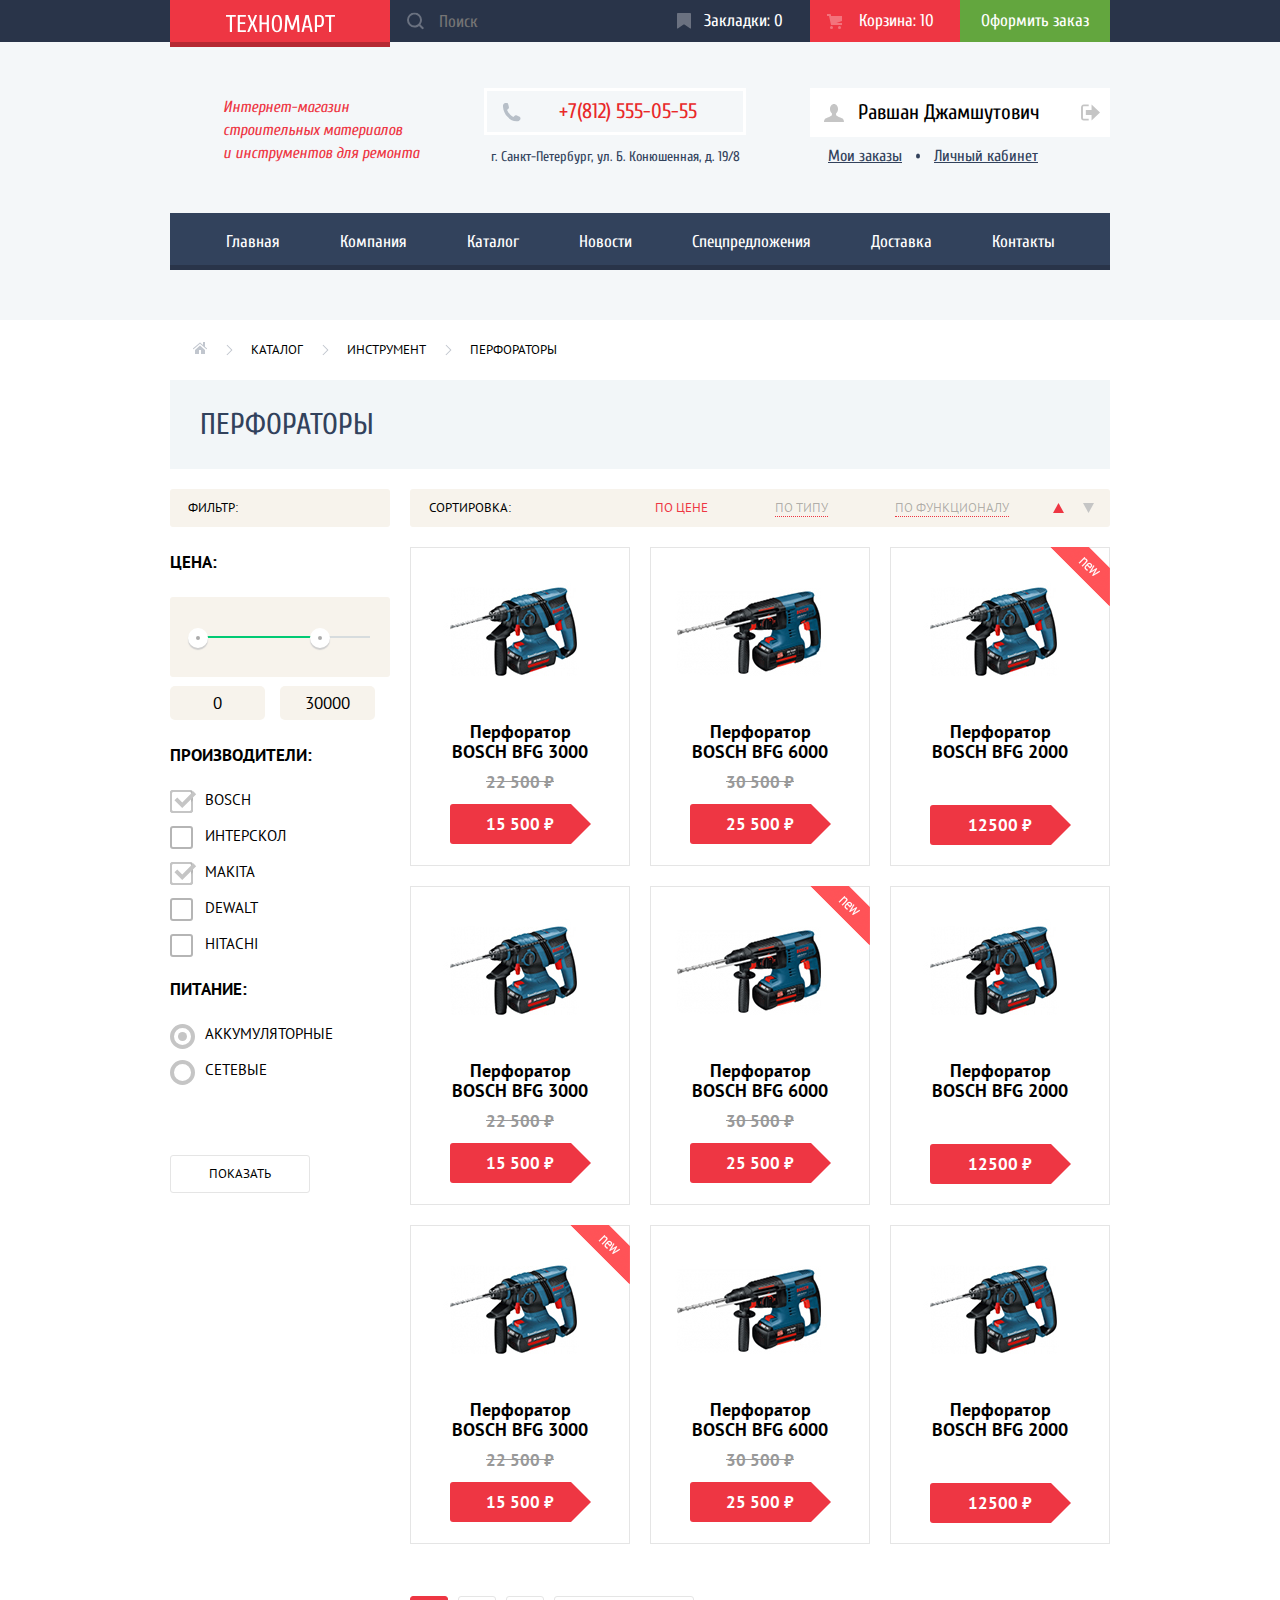
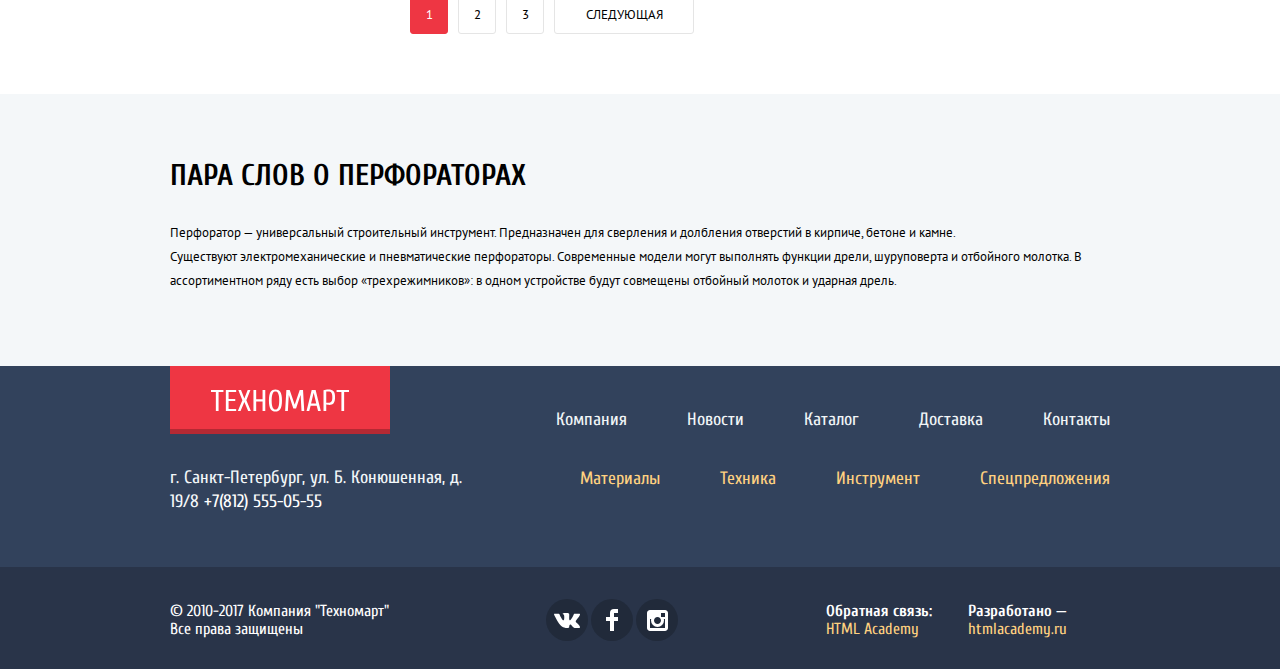
==== catalog.html @ c867b462 "частично стилизован фильтр" ====
<!DOCTYPE html>
<html lang="ru">

<head>
  <meta charset="utf-8">
  <title>HTML Academy: Техномарт</title>
  <link href="https://fonts.googleapis.com/css?family=Cuprum:400,400i,700&display=swap&subset=cyrillic-ext" rel="stylesheet">
  <link href="https://fonts.googleapis.com/css?family=PT+Sans:400,700&display=swap&subset=latin-ext" rel="stylesheet">
  <link href="css/normalize.css" rel="stylesheet">
  <link href="css/style.css" rel="stylesheet">
</head>

<body>
  <header class="header">
    <!--Верхнее меню с логотипом-->
    <div class="header-menu">
      <div class="container">
        <div class="header-menu-wrapper">
          <a class="header-logo-link" href="index.html">
            <img class="header-logo-img" src="img/logo-technomart.svg" width="109" height="19" alt="Логотип магазина «Техномарт»">
          </a>
          <form class="search" action="https://echo.htmlacademy.ru" method="get">
            <input class="search-input" type="search" name="search" placeholder="Поиск">
            <svg class="search-icon" xmlns="http://www.w3.org/2000/svg" width="17" height="17" viewBox="0 0 17 17">
              <path d="M17 15.586l-3.542-3.542A7.465 7.465 0 0 0 15 7.5 7.5 7.5 0 1 0 7.5 15c1.71 0 3.282-.579 4.544-1.542L15.586 17 17 15.586zM2 7.5C2 4.467 4.467 2 7.5 2 10.532 2 13 4.467 13 7.5c0 3.032-2.468 5.5-5.5 5.5A5.506 5.506 0 0 1 2 7.5z" />
            </svg>
          </form>
          <a class="header-menu-link" href="#">
            <svg class="header-menu-icon-bookmark" xmlns="http://www.w3.org/2000/svg" width="14" height="16" viewBox="0 0 14 16">
              <path d="M14 15c0 .55-.368.741-.818.426l-5.363-3.765c-.45-.315-1.187-.315-1.637 0L.818 15.426C.368 15.741 0 15.55 0 15V1c0-.55.45-1 1-1h12c.55 0 1 .45 1 1v14z" />
            </svg>
            Закладки: 0
          </a>
          <a class="header-menu-link active" href="#">
            <svg class="header-menu-icon-cart" xmlns="http://www.w3.org/2000/svg" width="15" height="15" viewBox="0 0 15 15">
              <circle cx="4.5" cy="13.5" r="1.5" />
              <circle cx="12.5" cy="13.5" r="1.5" />
              <path d="M15 2H4.07l-.422-2H0v2h2.031l1.985 9H15V9H9.441L15 6.951z" />
            </svg>
            Корзина: 10
          </a>
          <a class="order" href="#">Оформить заказ</a>
        </div>
      </div>
    </div>
    <div class="container">
      <div class="header-info-wrapper">
        <h1 class="page-title">Интернет-магазин строительных материалов и&nbsp;инструментов для ремонта</h1>
        <div class="header-contacts">
          <h2 class="visually-hidden">Контактная информация</h2>
          <a class="header-contacts-tel" href="tel:+78125550555">+7(812) 555-05-55</a>
          <p>г. Санкт-Петербург, ул. Б. Конюшенная, д. 19/8</p>
        </div>
        <!--Личный кабинет-->
        <section class="catalog-user-navigation">
          <h2 class="visually-hidden">Личный кабинет</h2>
          <div class="user-navigation-wrapper">
            <a class="user-navigation-profile" href="#">
              <svg class="catalog-user-icon" xmlns="http://www.w3.org/2000/svg" width="20" height="18" viewBox="0 0 20 18">
                <path d="M17.881 14.166c-2.144-.735-4.256-1.666-5.207-2.39-.657-.501-.77-1.618-.517-2.415 1.118-.903 1.864-2.477 1.864-4.278C14.021 2.276 12.221 0 10 0S5.979 2.276 5.979 5.083c0 1.801.746 3.374 1.863 4.277.253.798.141 1.915-.517 2.416-.95.724-3.063 1.654-5.207 2.39S0 18 0 18h20s.025-3.099-2.119-3.834z" /></svg>
              Равшан Джамшутович
            </a>
            <a class="user-navigation-exit" href="#" aria-label="Выйти">
              <svg class="catalog-exit-icon" xmlns="http://www.w3.org/2000/svg" width="21" height="17" viewBox="0 0 21 17">
                <g>
                  <path fill d="M21 8.5L12.125 0v6h-6v5h6v6z" />
                  <path d="M3.106 13.952V3.048c.018-.376.171-1.057 1.01-1.057h5.027V0H4.116C1.938 0 1.112 1.81 1.087 3.027v10.946C1.112 15.189 1.938 17 4.116 17h5.027v-1.99H4.116c-.839 0-.992-.683-1.01-1.058z" />
                </g>
              </svg>
            </a>
          </div>
          <div class="navigation-links">
            <a class="user-navigation-link" href="#">Мои заказы</a></li>
            <a class="user-navigation-link" href="#">Личный кабинет</a>
          </div>
        </section>
      </div>
      <!--Основная навигация по странице-->
      <nav class="main-navigation">
        <ul class="main-navigation-list">
          <li><a href="index.html">Главная</a></li>
          <li><a href="#">Компания</a></li>
          <li><a href="catalog.html">Каталог</a></li>
          <li><a href="#">Новости</a></li>
          <li><a href="#">Спецпредложения</a></li>
          <li><a href="#">Доставка</a></li>
          <li><a href="#">Контакты</a></li>
        </ul>
      </nav>
    </div>
  </header>
  <main>
    <div class="container">
      <ul class="breadcrumbs">
        <li class="breadcrumbs-item">
          <a class="breadcrumbs-item-link" href="index.html" aria-label="Главная">
            <svg xmlns="http://www.w3.org/2000/svg" width="15" height="12" viewBox="0 0 15 12">
              <g fill="#C1C6CE">
                <path d="M3 8v4h4V8h2v4h4V8L8 3.516z" />
                <path d="M14.831 6.365L13 4.751V0h-2v2.987L8.332.635c-.02-.017-.043-.023-.064-.037a.465.465 0 0 0-.08-.047.551.551 0 0 0-.095-.024C8.062.521 8.032.515 8 .515c-.031 0-.061.006-.092.012a.46.46 0 0 0-.095.025c-.028.011-.053.029-.08.046-.021.014-.045.02-.064.037l-6.498 5.73a.501.501 0 0 0 .33.875.497.497 0 0 0 .331-.125L8 1.677l6.169 5.438a.501.501 0 0 0 .662-.75z" />
              </g>
            </svg>
          </a>
        </li>
        <li class="breadcrumbs-item"><a class="breadcrumbs-item-link" href="catalog.html">Каталог</a></li>
        <li class="breadcrumbs-item"><a class="breadcrumbs-item-link" href="#">Инструмент</a></li>
        <li class="breadcrumbs-item"><a class="breadcrumbs-item-link" href="#">Перфораторы</a></li>
      </ul>
      <h1 class="catalog-title">Перфораторы</h1>
      <!-- Фильтр товаров -->
      <div class="catalog-page-wrapper">
        <section class="filters">
          <h2 class="filter-title">Фильтр:</h2>
          <form class="filter" action="https://echo.htmlacademy.ru" method="get">
            <fieldset>
              <legend>Цена:</legend>
              <!-- Фильтр товаров по цене -->
              <div class="range-filter">
                <div class="range-controls">
                  <div class="scale">
                    <div class="bar"></div>
                  </div>
                  <div class="toggle toggle-min"></div>
                  <div class="toggle toggle-max"></div>
                </div>
                <div class="price-controls">
                  <label class="min-price" aria-label="от"><input name="min-price" type="text" value="0"></label>
                  <label class="max-price" aria-label="до"><input name="max-price" type="text" value="30000"></label>
                </div>
              </div>
            </fieldset>
            <fieldset>
              <legend>Производители:</legend>
              <ul>
                <li class="filter-option">
                  <input class="visually-hidden filter-input filter-input-checkbox" type="checkbox" name="bosch" id="filter-bosch" checked>
                  <label for="filter-bosch">bosch</label>
                </li>
                <li class="filter-option">
                  <input class="visually-hidden filter-input filter-input-checkbox" type="checkbox" name="interskol" id="filter-interskol">
                  <label for="filter-interskol">интерскол</label>
                </li>
                <li class="filter-option">
                  <input class="visually-hidden filter-input filter-input-checkbox" type="checkbox" name="makita" id="filter-makita" checked>
                  <label for="filter-makita">makita</label>
                </li>
                <li class="filter-option">
                  <input class="visually-hidden filter-input filter-input-checkbox" type="checkbox" name="dewalt" id="filter-dewalt">
                  <label for="filter-dewalt">dewalt</label>
                </li>
                <li class="filter-option">
                  <input class="visually-hidden filter-input filter-input-checkbox" type="checkbox" name="hitachi" id="filter-hitachi">
                  <label for="filter-hitachi">hitachi</label>
                </li>
              </ul>
            </fieldset>
            <fieldset>
              <legend>Питание:</legend>
              <ul>
                <li class="filter-option">
                  <input class="visually-hidden filter-input filter-input-radio" type="radio" name="power" value="battery" id="filter-battery" checked>
                  <label for="filter-battery">Аккумуляторные</label>
                </li>
                <li class="filter-option">
                  <input class="visually-hidden filter-input filter-input-radio" type="radio" name="power" value="network" id="filter-network">
                  <label for="filter-network">Сетевые</label>
                </li>
              </ul>
            </fieldset>
            <button class="filter-button" type="submit">Показать</button>
          </form>
        </section>
        <!-- Каталог товаров -->
        <section class="catalog">
          <h2 class="visually-hidden">Список перфораторов</h2>
          <div class="catalog-wrapper">
            <div class="sorting">
              <h3 class="sorting-title">Сортировка:</h3>
              <ul class="sorting-list">
                <li><a class="sorting-list-link active" href="#">По цене</a></li>
                <li><a class="sorting-list-link" href="#">По типу</a></li>
                <li><a class="sorting-list-link" href="#">По функционалу</a></li>
              </ul>
              <ul class="sorting-range">
                <li>
                  <a class="range-button active" href="#" aria-label="По возрастанию">
                    <svg xmlns="http://www.w3.org/2000/svg" width="11" height="10" viewBox="0 0 11 10">
                      <path d="M5.5 0L0 10h11z" /></svg>
                  </a>
                </li>
                <li>
                  <a class="range-button" href="#" aria-label="По убыванию">
                    <svg xmlns="http://www.w3.org/2000/svg" width="11" height="10" viewBox="0 0 11 10">
                      <path d="M5.5 10L0 0h11" /></svg>
                  </a>
                </li>
              </ul>
            </div>
            <ul class="catalog-list">
              <li class="catalog-item">
                <a href="#">
                  <img class="catalog-item-image" src="img/perforator-3000.jpg" width="218" height="170" alt="Перфоратор BOSCH BFG 3000">
                </a>
                <div class="flag">новинка</div>
                <a href="#" class="catalog-link">
                  <p class="catalog-category">Перфоратор BOSCH BFG 3000</p>
                  <del class="catalog-item-price-old">22 500 ₽</del>
                  <ins class="catalog-item-price">15 500 ₽</ins>
                </a>
                <div class="actions">
                  <a class="catalog-item-buy" href="#">Купить</a>
                  <a class="catalog-item-bookmarks" href="#">В закладки</a>
                </div>
              </li>
              <li class="catalog-item">
                <a href="#">
                  <img class="catalog-item-image" src="img/perforator-6000.jpg" width="218" height="170" alt="Перфоратор BOSCH BFG 6000">
                </a>
                <div class="flag">новинка</div>
                <a href="#" class="catalog-link">
                  <p class="catalog-category">Перфоратор BOSCH BFG 6000</p>
                  <del class="catalog-item-price-old">30 500 ₽</del>
                  <ins class="catalog-item-price">25 500 ₽</ins>
                </a>
                <div class="actions">
                  <a class="catalog-item-buy" href="#">Купить</a>
                  <a class="catalog-item-bookmarks" href="#">В закладки</a>
                </div>
              </li>
              <li class="catalog-item">
                <a href="#">
                  <img class="catalog-item-image" src="img/perforator-2000.jpg" width="218" height="170" alt="Перфоратор BOSCH BFG 2000">
                </a>
                <div class="flag flag-new">новинка</div>
                <a href="#" class="catalog-link">
                  <p class="catalog-category catalog-category-new">Перфоратор BOSCH BFG 2000</p>
                  <p class="catalog-item-price">12500 ₽</p>
                </a>
                <div class="actions">
                  <a class="catalog-item-buy" href="#">Купить</a>
                  <a class="catalog-item-bookmarks" href="#">В закладки</a>
                </div>
              </li>
              <li class="catalog-item">
                <a href="#">
                  <img class="catalog-item-image" src="img/perforator-3000.jpg" width="218" height="170" alt="Перфоратор BOSCH BFG 3000">
                </a>
                <div class="flag">новинка</div>
                <a href="#" class="catalog-link">
                  <p class="catalog-category">Перфоратор BOSCH BFG 3000</p>
                  <del class="catalog-item-price-old">22 500 ₽</del>
                  <ins class="catalog-item-price">15 500 ₽</ins>
                </a>
                <div class="actions">
                  <a class="catalog-item-buy" href="#">Купить</a>
                  <a class="catalog-item-bookmarks" href="#">В закладки</a>
                </div>
              </li>
              <li class="catalog-item">
                <a href="#">
                  <img class="catalog-item-image" src="img/perforator-6000.jpg" width="218" height="170" alt="Перфоратор BOSCH BFG 6000">
                </a>
                <div class="flag flag-new">новинка</div>
                <a href="#" class="catalog-link">
                  <p class="catalog-category">Перфоратор BOSCH BFG 6000</p>
                  <del class="catalog-item-price-old">30 500 ₽</del>
                  <ins class="catalog-item-price">25 500 ₽</ins>
                </a>
                <div class="actions">
                  <a class="catalog-item-buy" href="#">Купить</a>
                  <a class="catalog-item-bookmarks" href="#">В закладки</a>
                </div>
              </li>
              <li class="catalog-item">
                <a href="#">
                  <img class="catalog-item-image" src="img/perforator-2000.jpg" width="218" height="170" alt="Перфоратор BOSCH BFG 2000">
                </a>
                <div class="flag">новинка</div>
                <a href="#" class="catalog-link">
                  <p class="catalog-category catalog-category-new">Перфоратор BOSCH BFG 2000</p>
                  <p class="catalog-item-price">12500 ₽</p>
                </a>
                <div class="actions">
                  <a class="catalog-item-buy" href="#">Купить</a>
                  <a class="catalog-item-bookmarks" href="#">В закладки</a>
                </div>
              </li>
              <li class="catalog-item">
                <a href="#">
                  <img class="catalog-item-image" src="img/perforator-3000.jpg" width="218" height="170" alt="Перфоратор BOSCH BFG 3000">
                </a>
                <div class="flag flag-new">новинка</div>
                <a href="#" class="catalog-link">
                  <p class="catalog-category">Перфоратор BOSCH BFG 3000</p>
                  <del class="catalog-item-price-old">22 500 ₽</del>
                  <ins class="catalog-item-price">15 500 ₽</ins>
                </a>
                <div class="actions">
                  <a class="catalog-item-buy" href="#">Купить</a>
                  <a class="catalog-item-bookmarks" href="#">В закладки</a>
                </div>
              </li>
              <li class="catalog-item">
                <a href="#">
                  <img class="catalog-item-image" src="img/perforator-6000.jpg" width="218" height="170" alt="Перфоратор BOSCH BFG 6000">
                </a>
                <div class="flag">новинка</div>
                <a href="#" class="catalog-link">
                  <p class="catalog-category">Перфоратор BOSCH BFG 6000</p>
                  <del class="catalog-item-price-old">30 500 ₽</del>
                  <ins class="catalog-item-price">25 500 ₽</ins>
                </a>
                <div class="actions">
                  <a class="catalog-item-buy" href="#">Купить</a>
                  <a class="catalog-item-bookmarks" href="#">В закладки</a>
                </div>
              </li>
              <li class="catalog-item">
                <a href="#">
                  <img class="catalog-item-image" src="img/perforator-2000.jpg" width="218" height="170" alt="Перфоратор BOSCH BFG 2000">
                </a>
                <div class="flag">новинка</div>
                <a href="#" class="catalog-link">
                  <p class="catalog-category catalog-category-new">Перфоратор BOSCH BFG 2000</p>
                  <p class="catalog-item-price">12500 ₽</p>
                </a>
                <div class="actions">
                  <a class="catalog-item-buy" href="#">Купить</a>
                  <a class="catalog-item-bookmarks" href="#">В закладки</a>
                </div>
              </li>
            </ul>
            <ul class="pagination-list">
              <li class="pagination-item"><a class="pagination-link active" href="#">1</a></li>
              <li class="pagination-item"><a class="pagination-link">2</a></li>
              <li class="pagination-item"><a class="pagination-link" href="#">3</a></li>
              <li class="pagination-item"><a class="pagination-link" href="#">Следующая</a></li>
            </ul>
          </div>
      </div>
    </div>
    <div class="catalog-info">
      <div class="container">
        <h2 class="section-title">Пара слов о перфораторах</h2>
        <p class="section-text">Перфоратор — универсальный строительный инструмент. Предназначен для сверления и долбления отверстий в кирпиче, бетоне и камне. <br>Существуют электромеханические и пневматические перфораторы. Современные модели могут выполнять функции дрели, шуруповерта и отбойного молотка. В <br>ассортиментном ряду есть выбор «трехрежимников»: в одном устройстве будут совмещены отбойный молоток и ударная дрель.
      </div>
    </div>
    <!-- Млдальное окно корзины -->
    <section class="modal-cart">
      <h2 class="visually-hidden">Окно корзины</h2>
      <p>Товар добавлен в корзину!"</p>
      <button type="button" aria-label="Закрыть">x</button>
      <a href="#">Оформить заказ</a>
      <button type="button">Продолжить покупки</button>
    </section>
  </main>
  <!-- Подвал -->
  <footer class="footer">
    <div class="footer-menu">
      <div class="container">
        <div class="footer-menu-wrapper">
          <div class="footer-menu-column">
            <a class="footer-logo-link" href="index.html">
              <img class="footer-logo-img" src="img/logo-technomart.svg" width="138" height="23" alt="Логотип магазина «Техномарт»">
            </a>
            <p class="footer-contacts">
              г. Санкт-Петербург, ул. Б. Конюшенная, д. 19/8
              <a href="tel:+78125550555">+7(812) 555-05-55</a>
            </p>
          </div>
          <nav class="footer-navigation">
            <ul class="footer-navigation-list">
              <li><a href="#">Компания</a></li>
              <li><a href="#">Новости</a></li>
              <li><a href="catalog.html">Каталог</a></li>
              <li><a href="#">Доставка</a></li>
              <li><a href="#">Контакты</a></li>
            </ul>
            <ul class="footer-navigation-list-yellow">
              <li><a href="#">Материалы</a></li>
              <li><a href="#">Техника</a></li>
              <li><a href="#">Инструмент</a></li>
              <li><a href="#">Спецпредложения</a></li>
            </ul>
          </nav>
        </div>
      </div>
      <div class="footer-info">
        <div class="container">
          <div class="footer-info-wrapper">
            <p class="footer-info-text">
              © 2010-2017 Компания "Техномарт"<br>
              Все права защищены
            </p>
            <div class="footer-social">
              <ul>
                <li>
                  <a class="social-button" href="#"><span class="visually-hidden">Вконтакте</span>
                    <svg xmlns="http://www.w3.org/2000/svg" width="26" height="15" viewBox="0 0 26 15">
                      <path fill="#FFF" d="M16.138 11.51c.956-.309 2.18 2.04 3.483 2.939.978.681 1.727.534 1.727.534l3.473-.05s1.815-.112.957-1.554c-.071-.12-.503-1.069-2.585-3.022-2.177-2.043-1.882-1.712.739-5.244 1.597-2.153 2.236-3.468 2.036-4.028-.192-.539-1.365-.399-1.365-.399L20.69.713c-.381.001-.704.119-.851.515-.003.004-.621 1.666-1.445 3.079-1.741 2.989-2.436 3.148-2.724 2.961-.661-.433-.494-1.737-.494-2.664 0-2.897.432-4.105-.846-4.417-.427-.104-.739-.172-1.828-.182-1.392-.021-2.574 0-3.244.329-.445.223-.786.712-.579.74.26.035.843.16 1.155.586.401.552.389 1.789.389 1.789s.229 3.411-.54 3.834c-.528.29-1.25-.302-2.803-3.016-.793-1.388-1.392-2.922-1.392-2.922s-.116-.285-.326-.441c-.25-.185-.6-.244-.6-.244L.848.684S.29.7.085.946c-.182.218-.015.668-.015.668s2.909 6.881 6.203 10.347c3.02 3.182 6.452 2.971 6.452 2.971h1.555s.469-.054.709-.312c.224-.24.214-.691.214-.691s-.031-2.109.935-2.419z" /></svg>
                  </a>
                </li>
                <li>
                  <a class="social-button" href="#"><span class="visually-hidden">Фейсбук</span>
                    <svg xmlns="http://www.w3.org/2000/svg" width="12" height="22" viewBox="0 0 12 22">
                      <path fill="#FFF" d="M12 4V0H8a4 4 0 0 0-4 4v4H0v4h4v10h4V12h4V8H8V4h4z" /></svg>
                  </a>
                </li>
                <li>
                  <a class="social-button" href="#"><span class="visually-hidden">Инстаграм</span>
                    <svg xmlns="http://www.w3.org/2000/svg" width="21" height="21" viewBox="0 0 21 21">
                      <path fill="#FFF" d="M18 0H3C1.35 0 0 1.35 0 3v15c0 1.65 1.35 3 3 3h15c1.65 0 3-1.35 3-3V3c0-1.65-1.35-3-3-3zm-7.5 7c1.93 0 3.5 1.57 3.5 3.5S12.43 14 10.5 14 7 12.43 7 10.5 8.57 7 10.5 7zM18 18H3V9h1.181A6.504 6.504 0 0 0 4 10.5a6.5 6.5 0 1 0 13 0 6.45 6.45 0 0 0-.181-1.5H18v9zm0-11h-4V3h4v4z" /></svg>
                  </a>
                </li>
              </ul>
            </div>
            <div class="footer-copyright-wrapper">
              <p class="footer-copyright">
                <b>Обратная связь:</b>
                <a class="footer-copyright-link" href="mailto:mail@htmlacademy.ru">HTML&nbsp;Academy</a>
              </p>
              <p class="footer-copyright">
                <b>Разработано —</b>
                <a class="footer-copyright-link" href="https://htmlacademy.ru/intensive/htmlcss">htmlacademy.ru</a>
              </p>
            </div>
          </div>
        </div>
      </div>
  </footer>
</body>

</html>
---- css/style.css ----
*,
  *::before,
  *::after {
    box-sizing: inherit;
  }

  html {
    box-sizing: border-box;
  }

  body {
    font-family: 'Cuprum', Arial, sans-serif;
    font-size: 13px;
    font-weight: 400;
    line-height: 24px;

    min-width: 1200px;
    min-height: 100vh;
    padding: 0;

    text-align: left;
    text-transform: none;

    color: #000;
    background-color: #fff;
  }

  a {
    text-decoration: none;

    color: #fff;
  }

  img {
    max-width: 100%;
    height: auto;
  }

  .visually-hidden {
    position: absolute;

    overflow: hidden;
    clip: rect(0 0 0 0);

    width: 1px;
    height: 1px;
    margin: -1px;
    padding: 0;

    border: 0;
  }

  .button-red {
    font-family: 'Cuprum', Arial, sans-serif;
    font-size: 14px;
    line-height: 18px;

    display: flex;
    align-items: center;
    justify-content: center;

    width: 100%;
    min-height: 38px;
    padding-right: 20px;
    padding-left: 20px;

    transition-timing-function: linear;
    transition-duration: .2s;
    transition-property: background-color;
    text-align: center;
    vertical-align: middle;
    text-transform: uppercase;

    color: #fff;
    border: none;
    border-radius: 3px;
    background-color: #ee3643;
  }

  .button-red:hover,
  .button-red:focus {
    background-color: #ca2c37;
  }

  .button-red:active {
    background-color: #ba2732;
  }

  .container {
    width: 940px;
    margin: 0 auto;
    padding: 0;
  }

  .header {
    height: 320px;

    background-color: #f4f7f9;
  }


  .header-menu {
    font-size: 17px;
    line-height: 18px;

    height: 42px;

    color: #fff;
    background-color: #293449;
  }

  .header-menu,
  .user-navigation,
  .main-navigation-list,
  .company-partners,
  .footer-navigation-list,
  .footer-navigation-list-yellow,
  .offers-list,
  .slider-item,
  .popular-manufacturer-item,
  .services-list-item {
    list-style: none;
  }

  .header-menu-wrapper {
    display: flex;
    align-items: flex-start;
  }

  .flag {
    position: absolute;
    z-index: 2;
    top: 0;
    right: 0;

    overflow: hidden;

    width: 60px;
    height: 60px;

    text-indent: -1000px;
  }

  /* Cтили для логотипа в шапке */

  .header-logo-link {
    display: flex;
    align-items: center;
    justify-content: center;

    width: 220px;
    height: 47px;

    transition-timing-function: linear;
    transition-duration: .2s;
    transition-property: background-color, box-shadow;

    background-color: #ee3643;
    box-shadow: inset 0 -5px 0 0 rgba(0, 0, 0, .24);
  }

  .header-logo-link:hover,
  .header-logo-link:focus {
    background-color: #ca2c37;
  }

  .header-logo-link:active {
    background-color: #ba2732;
  }

  .header-logo-img {
    width: 109px;
    height: 19px;
  }

  /* Cтили для поиска в шапке */

  .search {
    position: relative;

    display: flex;

    width: 270px;
    height: 42px;
  }

  .search-input {
    font-family: 'Cuprum', Arial, sans-serif;
    font-size: 17px;
    font-weight: 400;
    line-height: 18px;

    width: 100%;
    height: 100%;
    padding-left: 49px;

    transition: background-color .2s linear;
    text-align: left;

    color: #fff;
    border: none;
    outline: none;
    background-color: #293449;
  }

  .search-input:hover {
    background-color: #212a3a;
  }

  .search-input:focus {
    color: #000;
    background-color: #fff;
  }

  .search-icon {
    position: absolute;
    top: 50%;
    left: 17px;

    width: 17px;
    height: 17px;

    transition-timing-function: linear;
    transition-duration: .2s;
    transition-property: fill, opacity;
    transform: translateY(-50%);
    pointer-events: none;

    opacity: .3;

    fill: #fff;
  }

  .search-input:hover+.search-icon {
    opacity: 1;
  }

  .search-input:focus+.search-icon {
    opacity: 1;

    fill: #ee3643;
  }


  /* Cтили для кнопок "Закладки" и "Корзина" в шапке */

  .header-menu-link {
    font-size: 17px;
    line-height: 18px;

    display: flex;
    align-items: center;

    width: 150px;
    height: 42px;
    padding-right: 17px;
    padding-left: 17px;

    transition-timing-function: linear;
    transition-duration: .2s;
    transition-property: background-color, color;

    color: #fff;
    background-color: #293449;
  }

  .header-menu-link:hover,
  .header-menu-link:focus {
    background-color: #212a3a;
  }

  .header-menu-link:active {
    color: rgba(255, 255, 255, .6);
    background-color: #161d29;
  }

  .header-menu-link.active {
    background-color: #ee3643;
  }

  .header-menu-icon-bookmark {
    width: 14px;
    height: 16px;
    margin-right: 13px;
  }

  .header-menu-icon-cart {
    width: 15px;
    height: 15px;
    margin-right: 17px;
  }

  .header-menu-link svg {
    transition-timing-function: linear;
    transition-duration: .2s;
    transition-property: fill, opacity;

    opacity: .3;

    fill: #fff;
  }

  .header-menu-link:hover svg,
  .header-menu-link:focus svg {
    opacity: 1;
  }

  .header-menu-link:active svg {
    opacity: .5;
  }


  /* Cтили для кнопки "Оформить заказ" в шапке */

  .order {
    display: flex;
    align-items: center;
    justify-content: center;

    width: 150px;
    height: 42px;

    transition-timing-function: linear;
    transition-duration: .2s;
    transition-property: background-color;

    background-color: #63a63e;
  }

  .order:hover,
  .order:focus {
    background-color: #5fbb2d;
  }

  .order:active {
    color: rgba(255, 255, 255, .5);
    background-color: #518534;
  }


  /* Cтили для контактов компании в шапке */

  .header-info-wrapper {
    display: flex;
    align-items: flex-start;
    justify-content: space-between;

    width: 940px;
    padding-top: 46px;
    padding-bottom: 44px;
  }

  .page-title {
    font-size: 16px;
    font-weight: normal;
    font-style: italic;
    line-height: 23px;

    width: 250px;
    margin: 0;
    padding-top: 8px;
    padding-left: 53px;

    color: #ee3643;
  }

  .header-contacts {
    display: flex;
    flex-direction: column;
  }

  .header-contacts-tel {
    font-size: 21px;
    line-height: 21px;

    position: relative;

    margin: 0;
    padding-top: 10px;
    padding-right: 46px;
    padding-bottom: 10px;
    padding-left: 72px;

    color: #e9292a;
    border: 3px solid #fff;
  }


  .header-contacts-tel::before {
    position: absolute;
    top: 50%;
    left: 15px;

    width: 19px;
    height: 19px;

    content: '';
    transform: translateY(-50%);

    background-image: url('../img/icon-phone.svg');
    background-repeat: no-repeat;
    background-position: 0 0;
  }

  .header-contacts p {
    font-size: 14px;

    margin: 0;
    padding-top: 10px;

    text-align: center;

    color: #32425c;
  }

  /* Cтили для личного кабинета */

  .user-navigation {
    display: flex;
    align-items: flex-start;
    justify-content: space-between;

    width: 281px;
    height: 47px;
  }


  .user-navigation-login,
  .user-navigation-checkin {
    font-size: 21px;
    line-height: 21px;

    height: 47px;

    transition-timing-function: linear;
    transition-duration: .2s;
    transition-property: background-color, color;

    color: #000;
    background-color: #fff;
  }

  .user-navigation-login {
    display: flex;
    align-items: center;

    width: 121px;
    margin-right: 10px;
    padding-right: 17px;
    padding-left: 17px;

    transition-timing-function: linear;
    transition-duration: .2s;
    transition-property: color;
  }

  .user-navigation-login:hover,
  .user-navigation-checkin:hover,
  .user-navigation-login:focus,
  .user-navigation-checkin:focus {
    color: #ee3643;
  }

  .user-navigation-login:active,
  .user-navigation-checkin:active {
    color: rgba(0, 0, 0, .3);
  }

  .user-navigation-icon {
    width: 20px;
    height: 17px;
    margin-right: 14px;
  }

  .user-navigation-checkin {
    display: flex;
    align-items: center;
    justify-content: center;

    width: 150px;
  }

  .user-navigation-login svg {
    transition-timing-function: linear;
    transition-duration: .2s;
    transition-property: fill;

    fill: #c5c5c5;
  }


  .user-navigation-login:hover svg,
  .user-navigation-login:focus svg {
    fill: #32425c;
  }

  .user-navigation-login:active svg {
    fill: #c5c5c5;
  }


  .catalog-user-navigation {
    display: flex;
    flex-direction: column;

    width: 300px;
  }

  .user-navigation-wrapper {
    display: flex;

    margin-bottom: 10px;
  }

  .user-navigation-profile {
    font-size: 21px;
    line-height: 21px;

    display: flex;
    align-items: center;
    flex-grow: 1;

    min-height: 45px;
    padding: 14px;

    transition-timing-function: linear;
    transition-duration: .2s;
    transition-property: color;

    color: #000;
    background-color: #fff;
  }

  .user-navigation-profile:hover,
  .user-navigation-profile:focus {
    color: #ee3643;
  }

  .user-navigation-profile:active {
    color: rgba(0, 0, 0, .3);
  }

  .catalog-user-icon {
    width: 20px;
    height: 18px;
    margin-right: 14px;
  }

  .user-navigation-profile svg {
    transition-timing-function: linear;
    transition-duration: .2s;
    transition-property: fill;

    fill: #c5c5c5;
  }

  .user-navigation-profile:hover svg,
  .user-navigation-profile:focus svg {
    fill: #32425c;
  }

  .user-navigation-profile:active svg {
    fill: #c5c5c5;
  }

  .user-navigation-exit {
    display: flex;
    align-items: center;
    flex-shrink: 0;
    justify-content: center;

    width: 40px;
    min-height: 45px;

    background-color: #fff;
  }

  .catalog-exit-icon {
    width: 20px;
    height: 17px;
  }

  .user-navigation-exit svg {
    transition-timing-function: linear;
    transition-duration: .2s;
    transition-property: fill;

    fill: #c5c5c5;
  }

  .user-navigation-exit:hover svg,
  .user-navigation-exit:focus svg {
    fill: #32425c;
  }

  .user-navigation-exit:active svg {
    fill: #c5c5c5;
  }

  .navigation-links {
    position: relative;

    display: flex;
    align-items: flex-start;

    padding-left: 18px;
  }

  .user-navigation-link {
    font-size: 16px;
    line-height: 18px;

    position: relative;

    margin-right: 32px;

    transition-timing-function: linear;
    transition-duration: .2s;
    transition-property: color;
    text-decoration: underline;

    color: #32425c;
  }

  .user-navigation-link:last-child {
    margin-right: 0;
  }

  .user-navigation-link:hover,
  .user-navigation-link:focus {
    color: #ee3643;
  }

  .user-navigation-link:active {
    color: rgba(50, 66, 92, .3);
  }



  .user-navigation-link::after {
    position: absolute;
    top: 50%;
    right: -18px;

    width: 4px;
    height: 5px;

    content: '';
    transform: translateY(-50%);

    border-radius: 50%;
    background-color: #32425c;
  }

  .user-navigation-link:last-child::after {
    display: none;
  }


  /* Cтили для основной навигации по сайту */

  .main-navigation {
    background-color: #32425c;
    box-shadow: inset 0 -5px 0 0 #293449;
  }

  .main-navigation-list {
    font-size: 17px;
    line-height: 17px;

    display: flex;
    flex-wrap: wrap;
    justify-content: center;

    width: 940px;
    margin: 0;
    padding: 0;

    color: #fff;
  }

  .main-navigation-list a {
    display: block;

    padding: 20px 30px;

    transition-timing-function: linear;
    transition-duration: .2s;
    transition-property: background-color;
    vertical-align: middle;
  }

  .main-navigation-list a:hover,
  .main-navigation-list a:focus {
    background-color: #293449;
  }

  .main-navigation-list a:active {
    color: rgb(255, 255, 255, .5);
    background-color: #293449;
  }


  /*Стили раздела "Предложения"*/

  .offers {
    margin-bottom: 10px;
    padding-top: 59px;
  }

  .offers-top {
    margin-bottom: 20px;
  }

  .offers-list-top {
    display: flex;
    flex-wrap: wrap;

    margin: 0;
    margin: -10px;
    padding: 0;
  }

  .offers-list-item {
    font-size: 24px;
    font-weight: bold;
    line-height: 30px;

    position: relative;

    display: flex;
    flex-direction: column;
    justify-content: space-between;

    width: 300px;
    height: 123px;
    margin: 10px;
    padding-top: 26px;
    padding-right: 120px;
    padding-bottom: 22px;
    padding-left: 22px;

    color: #fff;
  }

  .offers-list-item:after {
    position: absolute;
    top: 50%;

    content: '';
    transform: translateY(-50%);

    background-repeat: no-repeat;
    background-position: 0 0;
  }

  .offers-list-item .flag {
    top: 0;
    right: 0;
  }

  .offers-list-item .flag-new {
    background: url('../img/new-flag.png') no-repeat 0 0;
  }

  .materials {
    background-color: #ffbf47;
  }


  .materials::after {
    right: 43px;

    width: 44px;
    height: 65px;

    background-image: url('../img/icon-1.svg');
  }


  .tools {
    background-color: #3bbce3;
  }

  .tools::after {
    right: 28px;

    width: 75px;
    height: 61px;

    background-image: url('../img/icon-2.svg');
  }


  .tech {
    background-color: #dc91d8;
  }

  .tech::after {
    right: 31px;

    width: 78px;
    height: 62px;

    background-image: url('../img/icon-3.svg');
  }

  .offers-list-bottom {
    display: flex;
    flex-direction: column;

    margin: -10px;
    padding: 0;
  }

  .offers-bottom {
    display: flex;
    justify-content: space-between;
  }

  /* Cлайдер */


  .slider {
    position: relative;

    margin-right: 20px;
  }

  .slider-controls {
    position: absolute;
    z-index: 1;
    bottom: 36px;
    left: 50%;

    display: flex;
    align-items: center;

    margin: -5px;

    transform: translateX(-50%);
  }


  .slider-control {
    position: relative;

    width: 10px;
    height: 10px;
    margin: 5px;

    cursor: pointer;

    border-radius: 50%;
    background-color: #fff;
  }


  .slider-controls .active::before {
    position: absolute;
    z-index: 1;
    top: 50%;
    left: 50%;

    width: 6px;
    height: 6px;

    content: '';
    transform: translate(-50%, -50%);

    border-radius: 50%;
    background-color: #ee3643;
  }


  .slider-arrows {
    position: absolute;
    z-index: 1;
    top: 50%;
    right: 20px;
    left: 25px;

    display: flex;
    align-items: center;
    justify-content: space-between;

    transform: translateY(-50%);
  }

  .slider-arrow {
    width: 22px;
    height: 40px;
    margin: 0;
    padding: 0;

    cursor: pointer;
    transition-timing-function: linear;
    transition-duration: .2s;
    transition-property: color;

    color: #fff;
    border: none;
    background: transparent;
  }

  .slider-arrow:hover,
  .slider-arrow:focus {
    color: #ee3643;
  }

  .slider-arrow svg {
    fill: currentColor;
  }

  .slider-arrow:hover svg,
  .slider-arrow:focus svg {
    fill: currentColor;
  }

  .slider-list {
    width: 620px;
    height: 266px;
    margin: 0;
    padding: 0;

    list-style: none;
  }

  .slider-item {
    position: relative;

    display: none;
    flex-direction: column;

    width: 100%;
    height: 100%;
    padding: 25px 25px;
  }

  .slider-item.active {
    display: flex;
  }

  .slider-title {
    font-size: 36px;
    font-weight: 700;
    line-height: 36px;

    position: relative;
    z-index: 1;

    margin: 0;
    margin-bottom: 5px;

    color: #fff;
  }

  .slider-text {
    font-family: 'PT Sans', Arial, sans-serif;
    font-size: 18px;

    position: relative;
    z-index: 1;

    margin: 0;

    color: #fff;
  }


  .slider-image {
    position: absolute;
    z-index: 0;
    top: 0;
    left: 0;

    width: 100%;
    height: 100%;
  }

  .slider-link {
    z-index: 1;

    width: 195px;
    margin-top: auto;
  }

  .sales {
    background-color: #8ed78f;
  }

  .sales::after {
    right: 45px;

    width: 59px;
    height: 72px;

    background-image: url('../img/icon-4.svg');
  }


  .delivery {
    background-color: #ffc047;
  }

  .delivery::after {
    right: 31px;

    width: 78px;
    height: 63px;

    background-image: url('../img/icon-5.svg');
  }

  .offers-list-item p {
    margin: 0;
    margin-bottom: 10px;
  }

  .offers-button {
    font-size: 14px;
    line-height: 18px;

    display: flex;
    align-items: center;
    justify-content: center;

    width: 135px;
    height: 38px;

    transition-timing-function: linear;
    transition-duration: .2s;
    transition-property: background-color;
    text-align: center;
    text-transform: uppercase;

    border-radius: 2px;
    background-color: rgba(0, 0, 0, .1);
  }

  .offers-button:hover,
  .offers-button:focus {
    background-color: rgba(0, 0, 0, .2);
  }

  .offers-button:active {
    background-color: rgba(0, 0, 0, .3);
  }




  /* Cтили раздела о компании */

  .about-company {
    position: relative;

    display: flex;
    justify-content: space-between;

    padding-top: 82px;
    padding-bottom: 86px;
  }


  .company {
    display: flex;
    flex-direction: column;

    width: 519px;
  }

  .contacts {
    display: flex;
    flex-direction: column;

    width: 300px;
  }


  .section-title {
    font-size: 30px;
    line-height: 30px;

    margin: 0;
    margin-bottom: 30px;

    text-transform: uppercase;
  }

  .section-text {
    font-family: 'PT Sans', Arial, sans-serif;

    margin: 0;
  }

  .section-text+.section-text {
    margin-top: 30px;
  }

  .company-text {
    margin-bottom: 25px;
  }

  .contacts-text {
    margin-bottom: 36px;
  }

  .contacts .section-text {
    max-width: 179px;
  }

  .company-partners {
    font-size: 18px;
    line-height: 20px;

    width: 386px;
    margin: 0;
    margin-bottom: 35px;
  }

  .company-partners-item {
    position: relative;

    padding-left: 36px;
  }

  .company-partners-item+.company-partners-item {
    margin-top: 20px;
  }

  .company-partners-item::before {
    position: absolute;
    top: 50%;
    left: 0;

    width: 25px;
    height: 2px;

    content: '';

    background-color: #ee3643;
  }

  .contacts-link {
    margin-bottom: 42px;
  }

  .contacts-link-img {
    display: block;

    width: 300px;
    height: 158px;
  }

  .company .button-red {
    width: 220px;
    margin: 0;
    padding: 0;
  }

  .contacts .button-red {
    width: 300px;
    margin: 0;
    padding: 0;
  }

  .modal-map {
    position: absolute;
    z-index: 9;
    top: 33px;
    left: 50%;

    display: none;

    width: 940px;
    height: 446px;

    transform: translateX(-50%);

    border-radius: 3px;
    background-color: #565656;
    box-shadow: 0 0 15px 2px rgba(47, 42, 43, .5);
  }

  .modal-close {
    font-size: 0;

    position: absolute;
    top: 10px;
    right: 10px;

    width: 25px;
    height: 25px;
    padding: 0;

    cursor: pointer;

    border: none;
    outline: none;
    background-color: transparent;
  }

  .modal-close::before,
  .modal-close::after {
    position: absolute;
    top: 0;
    left: 50%;

    width: 5px;
    height: 25px;

    content: '';
    transform: translateX(-50%);

    background-color: #ee3643;
  }

  .modal-close::before {
    transform: rotate(45deg);
  }

  .modal-close::after {
    transform: rotate(-45deg);
  }

  .modal-show {
    display: block;
  }


  .modal-message {
    display: none;
  }

  .modal-cart {
    display: none;
  }

  /* Cтили для футера */

  .footer-menu {
    font-size: 18px;
    line-height: 24px;

    color: #f3f7f9;
    background-color: #32425c;
  }

  .footer-menu-wrapper {
    display: flex;
    justify-content: space-between;

    padding-bottom: 53px;
  }

  .footer-menu-column {
    display: flex;
    flex-direction: column;
  }

  .footer-contacts {
    width: 325px;
    margin: 0;
    margin-right: 20px;
  }

  /* Cтили для логотипа в футере */


  .footer-logo-link {
    display: flex;
    align-items: center;
    justify-content: center;

    width: 220px;
    height: 68px;
    margin-bottom: 32px;

    transition-timing-function: linear;
    transition-duration: .2s;
    transition-property: background-color, box-shadow;

    background-color: #ee3643;
    box-shadow: inset 0 -5px 0 0 rgba(0, 0, 0, .24);
  }

  .footer-logo-link:hover,
  .footer-logo-link:focus {
    background-color: #ca2c37;
  }

  .footer-logo-link:active {
    background-color: #ba2732;
  }

  .footer-logo-img {
    width: 138px;
    height: 23px;
  }

  /* Cтили для навигации в футере */

  .footer-navigation {
    display: flex;
    flex-direction: column;
    justify-content: flex-start;

    width: 482px;
  }


  .footer-navigation-list {
    display: flex;
    justify-content: flex-end;

    margin: 0;
    margin-bottom: 35px;
    padding: 0;
    padding-top: 42px;
  }


  .footer-navigation-list li {
    margin-left: 60px;
  }

  .footer-navigation-list a {
    text-decoration: none;

    color: #f1f5f7;
  }

  .footer-navigation-list-yellow {
    display: flex;
    justify-content: flex-end;

    margin: 0;
    padding: 0;
  }

  .footer-navigation-list-yellow li {
    margin-left: 60px;
  }

  .footer-navigation-list-yellow a {
    color: #ffd180;
  }

  .footer-navigation-list a:hover,
  .footer-navigation-list a:focus,
  .footer-navigation-list-yellow a:hover,
  .footer-navigation-list-yellow a:focus {
    text-decoration: underline;
  }

  .footer-navigation-list a:active {
    text-decoration: none;

    color: rgba(241, 245, 247, .5);
  }

  .footer-navigation-list-yellow a:active {
    text-decoration: none;

    color: rgba(255, 209, 128, .5);
  }

  .footer-info-wrapper {
    display: flex;
    align-items: center;
    justify-content: space-between;

    padding-top: 19px;
    padding-bottom: 15px;
  }

  .footer-info-text {
    width: 228px;
    margin: 0;
  }

  .footer-copyright-wrapper {
    display: flex;
    justify-content: space-between;

    width: 284px;
  }

  .footer-info {
    font-size: 16px;
    line-height: 18px;

    color: #fff;
    background-color: #293449;
  }

  .footer-social ul {
    display: flex;
    flex-wrap: wrap;
    justify-content: space-between;

    width: 132px;
    margin: 0;
    margin-right: 20px;
    margin-left: 20px;
    padding: 0;

    list-style: none;
  }

  .social-button {
    display: flex;
    align-items: center;
    justify-content: center;

    width: 42px;
    height: 42px;

    transition-timing-function: linear;
    transition-duration: .2s;
    transition-property: background-color;

    border-radius: 50%;
    background-color: #212a3a;
  }

  .social-button:hover,
  .social-button:focus,
  .social-button:active {
    background-color: #ee3643;
  }


  .footer-copyright-link {
    color: #ffd180;
  }

  .footer-copyright-link:hover,
  .footer-copyright-link:focus {
    text-decoration: underline;
  }

  .footer-copyright-link:active {
    color: #ee3643;
  }


  /* Cтили "хлебных крошек" в каталоге */

  .breadcrumbs {
    display: flex;
    align-items: center;

    height: 60px;
    margin: 0;
    padding: 0;

    list-style: none;
  }


  .breadcrumbs-item {
    position: relative;

    padding: 0 22px;
  }

  .breadcrumbs-item:last-child .breadcrumbs-item-link {
    pointer-events: none;
  }

  .breadcrumbs-item::after {
    position: absolute;
    top: 50%;
    right: -4px;

    width: 8px;
    height: 12px;

    content: '';
    transform: translateY(-50%);

    border-radius: 50%;
    background-image: url('../img/icon-right-small.svg');
    background-repeat: no-repeat;
    background-position: 0 0;
  }


  .breadcrumbs .breadcrumbs-item:last-child::after {
    display: none;
  }

  .breadcrumbs-item-link {
    font-family: 'PT Sans', Arial, sans-serif;
    font-size: 13px;
    font-weight: normal;
    line-height: 18px;

    text-decoration: none;
    text-transform: uppercase;

    color: #000;
  }


  .catalog-title {
    font-size: 30px;
    font-weight: normal;
    line-height: 30px;

    display: flex;
    align-items: center;

    min-height: 89px;
    margin: 0;
    margin-bottom: 10px;
    padding: 10px 30px;

    text-transform: uppercase;

    color: #32425c;
    background-color: #f2f6f8;
  }

  /* Cтили фильтра в каталоге */


  .filters {
    display: flex;
    flex-direction: column;

    width: 220px;
    margin-right: 20px;
  }


  .filter-title {
    font-family: 'PT Sans', Arial, sans-serif;
    font-size: 13px;
    font-weight: normal;
    line-height: 18px;

    display: flex;
    align-items: center;

    height: 38px;
    margin: 0;
    margin-bottom: 20px;
    padding: 5px 18px;

    text-transform: uppercase;

    border-radius: 3px;
    background-color: #f7f3ec;
  }

  .filter fieldset {
    margin: 0;
    margin-bottom: 20px;
    padding: 0;

    border: none;
  }


  .filter legend {
    font-family: 'PT Sans', Arial, sans-serif;
    font-size: 17px;
    font-weight: bold;
    line-height: 30px;

    margin-bottom: 20px;

    text-transform: uppercase;
  }

  .filter ul {
    font-family: 'PT Sans', Arial, sans-serif;
    line-height: 20px;

    margin: 0;
    padding: 0;

    list-style: none;

    text-transform: uppercase;
  }

  .filter-option {
    margin-bottom: 16px;
    padding-left: 35px;
  }

  .range-filter {
    position: relative;
  }


  .range-controls {
    width: 100%;
    height: 80px;
    margin-bottom: 9px;
    padding: 39px 20px;

    border-radius: 3px;
    border-radius: 3px;
    background: #f7f3ec;
  }

  .range-controls .scale {
    height: 2px;

    background-color: #d7dcde;
  }

  .range-controls .bar {
    width: 70%;
    height: 2px;

    background: #00ca74;
  }

  .range-controls .toggle {
    position: absolute;
    top: 31px;
    left: 0;

    width: 20px;
    height: 20px;
    padding: 0;

    cursor: pointer;

    border: 8px solid #fff;
    border-radius: 50%;
    background-color: #ababab;
    box-shadow: 0 2px 1px 0 #cfcfcf;
  }

  .range-controls .toggle-min {
    left: 18px;
  }

  .range-controls .toggle-max {
    left: 140px;
  }

  .price-controls {
    font-size: 0;

    display: flex;
    align-items: center;
  }

  .price-controls label {
    font-size: 16px;

    display: inline-block;

    width: 50%;

    text-transform: uppercase;
  }

  .price-controls input {
    font-family: 'PT Sans', Arial, sans-serif;
    font-size: 17px;
    line-height: 18px;

    width: 95px;
    padding: 8px 10px;

    text-align: center;

    color: #000;
    border: none;
    border-radius: 5px;
    background: #f7f3ec;
  }

  .filter-option label {
    font-size: 15px;

    position: relative;

    display: block;

    cursor: pointer;
    user-select: none;
  }

  .filter .filter-option:last-child {
    margin-bottom: 0;
  }

  .filter-input:hover+label,
  .filter-input:focus+label {
    color: #000;
    border-color: #b5b5b5;
  }


  .filter-input-checkbox+label::before {
    position: absolute;
    top: 0;
    left: -35px;

    width: 23px;
    height: 23px;

    content: '';

    border: 2px solid #b5b5b5;
    border-radius: 3px;
  }

  .filter-input-checkbox:checked+label::after {
    position: absolute;
    top: 0;
    left: -35px;

    width: 27px;
    height: 23px;

    content: '';

    background-image: url('../img/checkbox-on.svg');
    background-repeat: no-repeat;
    background-position: 0 0;
  }


  .filter-input-radio+label::before {
    position: absolute;
    top: 0;
    left: -35px;

    width: 25px;
    height: 25px;

    content: '';

    border: 4px solid #c5c5c5;
    border-radius: 50%;
  }

  .filter-input:disabled+label {
    color: rgba(0, 0, 0, .4);
  }

  .filter-input-radio:checked+label::after {
    position: absolute;
    top: 8px;
    left: -27px;

    width: 9px;
    height: 9px;

    content: '';

    border-radius: 50%;
    background-color: #c5c5c5;
  }


  .filter-button {
    font-family: 'PT Sans', Arial, sans-serif;
    font-size: 13px;
    line-height: 18px;

    display: flex;
    align-items: center;
    justify-content: center;

    min-width: 140px;
    min-height: 38px;
    margin-top: 75px;

    text-align: center;
    text-transform: uppercase;

    color: #000;
    border: solid 1px #e5e5e5;
    border-radius: 3px;
    background-color: #fff;
  }


  .popular-items {
    padding: 10px 0;
    padding-bottom: 20px;
  }


  .catalog-page-wrapper {
    display: flex;

    padding-top: 10px;
  }


  .sorting {
    display: flex;
    align-items: center;
    justify-content: space-between;

    height: 38px;
    margin-bottom: 20px;
    padding-right: 7px;
    padding-left: 19px;

    border-radius: 3px;
    background-color: #f7f3ec;
  }

  .sorting-title {
    font-family: 'PT Sans', Arial, sans-serif;
    font-size: 13px;
    font-weight: normal;
    line-height: 18px;

    margin-right: 139px;

    text-transform: uppercase;
  }

  .sorting-list {
    display: flex;
    align-items: flex-start;
    justify-content: space-between;

    width: 354px;
    padding: 0;

    list-style: none;
    list-style: none;
  }


  .sorting-list-link {
    font-family: 'PT Sans', Arial, sans-serif;
    line-height: 18px;

    transition-timing-function: linear;
    transition-duration: .2s;
    transition-property: color, border-bottom;
    text-transform: uppercase;

    color: rgba(0, 0, 0, .3);
    border-bottom: 1px dotted #ee3643;

    text-decoration-line: none;
  }

  .sorting-list-link:hover,
  .sorting-list-link:focus {
    color: #000;
    border-bottom: 1px solid #ee3643;
  }

  .sorting-list-link.active {
    color: #ee3643;
    border-bottom: none;
  }

  .sorting-range {
    display: flex;

    padding: 0;
    padding-left: 30px;

    list-style: none;
  }

  .sorting-range a {
    display: flex;
    align-items: center;
    justify-content: center;

    width: 30px;
    height: 30px;
  }

  .sorting-range svg {
    width: 11px;
    height: 10px;

    transition-timing-function: linear;
    transition-duration: .2s;
    transition-property: fill;

    fill: #c5c5c5;
  }

  .range-button:hover svg,
  .range-button:focus svg {
    fill: #231f20;
  }

  .range-button.active svg {
    fill: #ee3643;
  }


  .catalog-wrapper {
    display: flex;
    flex-direction: column;

    width: 700px;
  }

  .items-title {
    display: flex;
    align-items: center;
    justify-content: space-between;

    height: 89px;
    margin-bottom: 20px;
    padding-top: 10px;
    padding-right: 24px;
    padding-bottom: 10px;
    padding-left: 30px;

    background-color: #f7f3ec;
  }

  .items-title-text {
    text-transform: uppercase;
  }

  .items-title-link {
    width: 253px;
  }

  .catalog-list {
    font-family: 'PT Sans', Arial, sans-serif;
    font-size: 0;
    font-weight: bold;

    display: flex;
    flex-wrap: wrap;

    margin: -10px;
    padding: 0;

    list-style: none;
  }

  .catalog-item {
    font-size: 16px;
    font-weight: bold;
    line-height: 20px;

    position: relative;

    display: flex;
    align-items: center;
    flex-direction: column;

    width: 220px;
    min-height: 318px;
    margin: 10px;
    padding-bottom: 20px;

    transition-timing-function: linear;
    transition-duration: .2s;
    transition-property: color, background-color, box-shadow;
    text-align: center;

    border: solid 1px #e5e5e5;
    background-color: #fff;
  }


  .catalog-item:hover {
    box-shadow: 0 10px 25px 0 rgba(41, 52, 73, .5);
  }

  .catalog-item .flag {
    top: -1px;
    right: -1px;
  }

  .catalog-item .flag-new {
    background: url('../img/new-flag.png') no-repeat 0 0;
  }

  .catalog-item-image {
    width: 218px;
    height: 170px;
  }


  .catalog-category {
    font-size: 18px;
    line-height: 20px;

    margin: 0;
    padding-right: 30px;
    padding-left: 30px;

    color: #000;
  }

  .catalog-category-new {
    margin-bottom: 43px;
  }

  .catalog-link {
    display: flex;
    align-items: center;
    flex-direction: column;
  }

  .catalog-item-price {
    font-size: 17px;
    line-height: 18px;

    position: relative;

    width: 141px;
    margin: 0;
    padding: 11px 30px;

    text-decoration: none;

    color: #fff;
    border-radius: 3px;
    background: #ee3643;
  }

  .catalog-item-price:after {
    position: absolute;
    top: 0;
    right: -20px;

    width: 0;
    height: 0;

    content: '';

    border: 20px solid white;
    border-left-color: #ee3643;
  }


  .catalog-item-price-old {
    font-size: 17px;
    line-height: 18px;

    margin-top: 11px;
    margin-bottom: 13px;

    color: #999;
  }

  .catalog-item .actions {
    position: absolute;
    z-index: 10;
    top: 0;
    left: 0;

    width: 218px;
    height: 164px;
    padding: 40px 0;

    transition-timing-function: linear;
    transition-duration: .2s;
    transition-property: background-color, opacity;
  }


  .catalog-item .actions {
    opacity: 0;
  }

  .catalog-item:hover .actions {
    opacity: 1;
    background-color: #fff;
  }


  .catalog-item-buy,
  .catalog-item-bookmarks {
    font-family: 'Cuprum', sans-serif;
    font-size: 14px;
    font-weight: normal;
    line-height: 18px;

    display: flex;
    align-items: center;
    justify-content: center;

    width: 129px;
    height: 38px;
    margin: 0 auto;

    transition-timing-function: linear;
    transition-duration: .2s;
    transition-property: color, background-color, border;
    text-decoration: none;
    text-transform: uppercase;

    border-radius: 3px;
  }


  .catalog-item-buy {
    position: relative;

    margin-bottom: 7px;
    padding: 5px 35px;

    color: #fff;
    background-color: #63a63e;
    box-shadow: inset 0 -3px 0 0 #367315;
  }

  .catalog-item-buy:hover,
  .catalog-item-buy:focus {
    background-color: #5fbb2d;
  }

  .catalog-item-buy:active {
    background-color: #518534;
  }


  .catalog-item-buy::before {
    position: absolute;
    top: 50%;
    left: 12px;

    width: 15px;
    height: 15px;

    content: '';
    transition-timing-function: linear;
    transition-duration: .2s;
    transition-property: opacity;
    transform: translateY(-50%);

    opacity: .3;
    background-image: url('../img/icon-cart.svg');
    background-repeat: no-repeat;
    background-position: 0 0;
  }


  .catalog-item-buy:hover::before,
  .catalog-item-buy:focus::before,
  .catalog-item-buy:active::before {
    opacity: 1;
  }

  .catalog-item-bookmarks {
    padding: 5px 10px;

    color: #32425c;
    border: solid 3px #63a63e;
    border-bottom-color: #63a63e;
    background: white;
  }

  .catalog-item-bookmarks:hover,
  .catalog-item-bookmarks:focus {
    color: #32425c;
    border: solid 3px #32425c;
  }

  .catalog-item-bookmarks:active {
    opacity: .3;
    color: rgba(50, 66, 92, .3);
    border: solid 3px #32425c;
  }

  .pagination-list {
    display: flex;
    flex-wrap: wrap;

    margin: 0;
    margin-top: 52px;
    margin-bottom: 60px;
    padding: 0;

    list-style: none;
  }

  .pagination-item {
    display: flex;
    align-items: center;
    justify-content: center;

    margin-right: 10px;
  }

  .pagination-item:last-child .pagination-link {
    width: 140px;
  }

  .pagination-link {
    font-family: 'PT Sans', 'Arial', sans-serif;
    font-size: 13px;
    line-height: 18px;

    display: flex;
    align-items: center;
    justify-content: center;

    width: 38px;
    height: 38px;

    text-transform: uppercase;

    color: #000;
    border: 1px solid #e5e5e5;
    border-radius: 3px;
  }

  .pagination-link.active {
    color: #fff;
    border: 1px solid #ee3643;
    background-color: #ee3643;
  }

  .pagination-link:hover,
  .pagination-link:focus {
    border: 1px solid #bdc6ca;
  }

  .pagination-link:active {
    border: 1px solid #ee3643;
  }


  .popular-manufacturer {
    padding-top: 10px;
    padding-bottom: 65px;
  }

  .popular-manufacturer-list {
    display: flex;
    align-items: center;
    flex-wrap: wrap;
    justify-content: space-between;

    margin: -10px;
    padding: 0;

    list-style: none;
  }


  .popular-manufacturer-item {
    display: flex;

    width: 220px;
    height: 145px;
    margin: 10px;

    transition-timing-function: linear;
    transition-duration: .2s;
    transition-property: box-shadow;

    border: 1px solid #e5e5e5;
  }

  .popular-manufacturer-item a {
    display: flex;
    align-items: center;
    justify-content: center;

    width: 220px;
    height: 145px;
  }

  .popular-manufacturer-item:hover,
  .popular-manufacturer-item:focus {
    box-shadow: 0 10px 25px 0 rgba(41, 52, 73, .5);
  }

  .popular-manufacturer-item:active {
    opacity: .3;
    box-shadow: 0 4px 10px 0 rgba(41, 52, 73, .5);
  }


  .services {
    padding-top: 68px;

    background-color: #f4f7f9;
  }


  .services-text {
    max-width: 398px;
    margin-bottom: 30px;
  }

  .services-slider {
    display: flex;
    align-items: flex-start;
  }

  .services-controls {
    position: relative;

    display: flex;
    flex-direction: column;

    margin-right: 80px;
    padding: 47px 0;
  }

  .services-controls::after {
    position: absolute;
    top: 50%;
    right: 0;

    width: 10px;
    height: 100%;

    content: '';
    transform: translateY(-50%);

    background-image: url('../img/divider.png');
    background-repeat: no-repeat;
    background-size: 10px 100%;
  }

  .services-slider-control {
    font-size: 21px;
    font-weight: 700;
    line-height: 30px;

    position: relative;

    width: 240px;
    height: 61px;

    cursor: pointer;
    transition-timing-function: linear;
    transition-duration: .2s;
    transition-property: box-shadow, color, background-color;

    color: #fff;
    border: none;
    background-color: #32425c;
    box-shadow: 0 1px 0 0 #293449, inset 0 1px 0 0 #405069;
  }

  .services-slider-control:hover,
  .services-slider-control:focus {
    background-color: #293449;
    box-shadow: 0 1px 0 0 #293449, inset 0 1px 0 0 #405069;
  }

  .services-slider-control:active {
    color: #32425c;
    background-color: #fff;
    box-shadow: 0 1px 0 0 #fff, inset 0 1px 0 0 #fff;
  }

  .services-slider-control.active {
    color: #32425c;
    background-color: #fff;
    box-shadow: 0 1px 0 0 #fff, inset 0 1px 0 0 #fff;
  }

  .services-list {
    margin: 0;
    padding: 0;
  }

  .services-list-item {
    position: relative;

    display: none;
    flex-direction: column;

    width: 620px;
    min-height: 330px;
    padding: 47px 0;
  }

  .services-list-item.active {
    display: flex;
  }


  .services-list-item::after {
    position: absolute;
    right: 0;
    bottom: 0;

    content: '';

    background-repeat: no-repeat;
  }

  .services-list-item.delivery-list {
    padding-right: 345px;
  }

  .services-list-item.delivery-list::after {
    width: 468px;
    height: 261px;

    background-image: url('../img/delivery.png');
  }

  .services-list-item.guarantee {
    padding-right: 245px;
  }

  .services-list-item.guarantee::after {
    width: 389px;
    height: 283px;

    background-image: url('../img/guarantee.png');
  }


  .services-list-item.credit {
    padding-right: 340px;
  }

  .services-list-item.credit::after {
    width: 465px;
    height: 285px;

    background-image: url('../img/credit.png');
  }

  .services-list-title {
    font-size: 36px;
    line-height: 36px;

    margin: 0;
    margin-bottom: 30px;
    padding: 0;

    text-transform: uppercase;

    color: #32425c;
  }


  .services-list-text {
    font-family: 'PT Sans', Arial, sans-serif;

    position: relative;
    z-index: 1;

    margin: 0;
  }


  .services-link {
    width: 195px;
    margin-top: 30px;
  }


  /* Стили инфо о перфораторах */

  .catalog-info {
    padding-top: 67px;
    padding-bottom: 73px;

    background-color: #f4f7f9;
  }
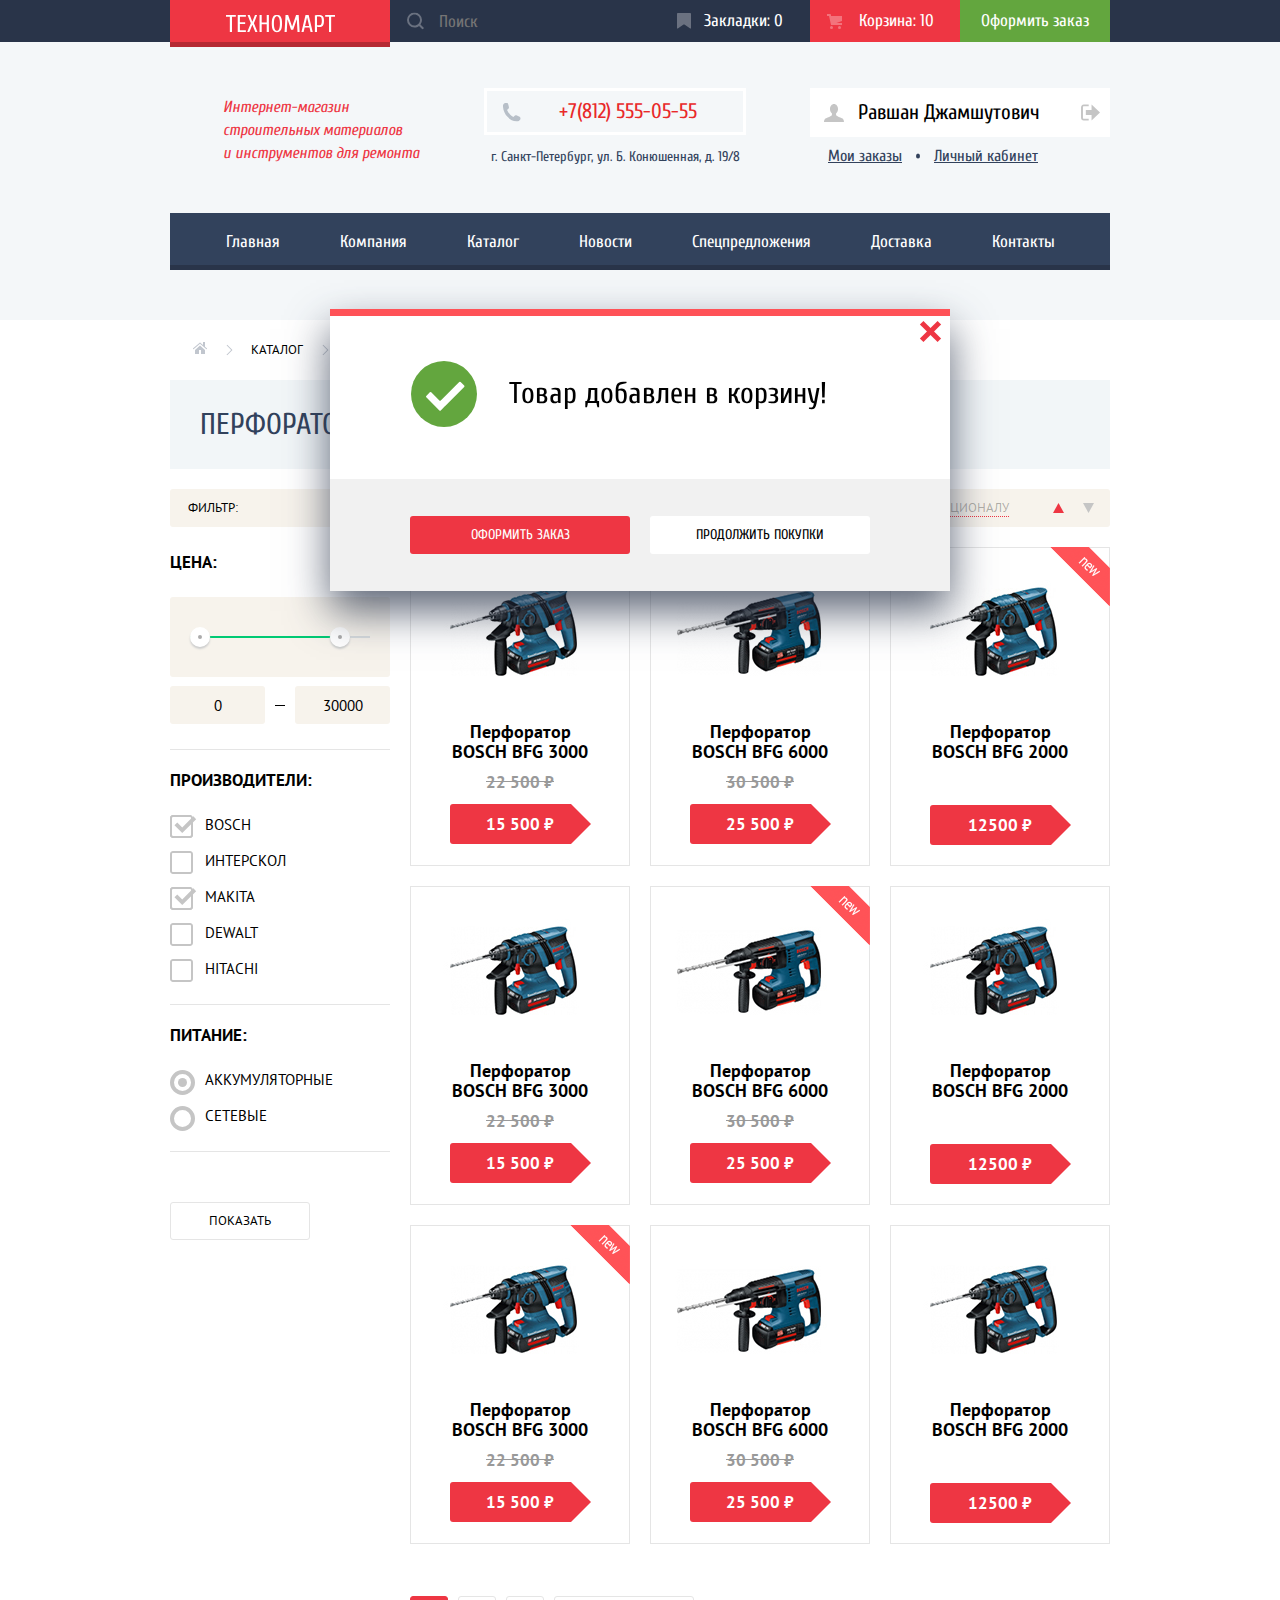
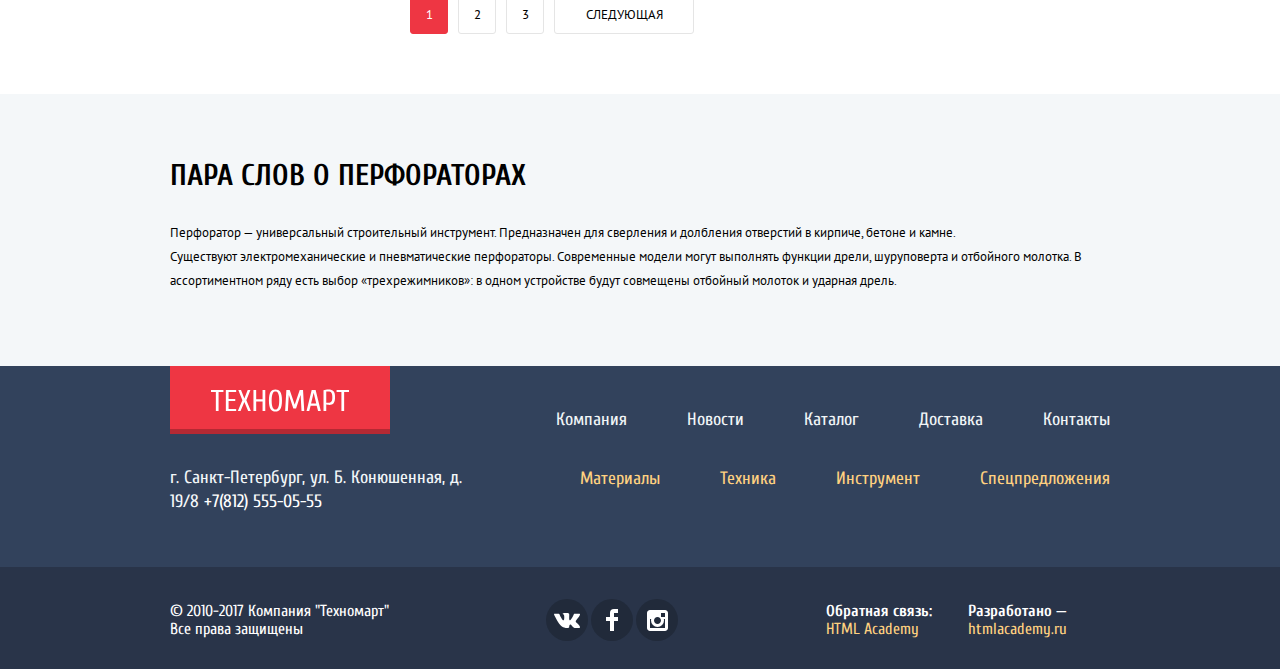
==== commit 727fb5be: "Завершена стилизация страниц" ====
--- a/catalog.html
+++ b/catalog.html
@@ -70,7 +70,7 @@
             </a>
           </div>
           <div class="navigation-links">
-            <a class="user-navigation-link" href="#">Мои заказы</a></li>
+            <a class="user-navigation-link" href="#">Мои заказы</a>
             <a class="user-navigation-link" href="#">Личный кабинет</a>
           </div>
         </section>
@@ -115,18 +115,16 @@
             <fieldset>
               <legend>Цена:</legend>
               <!-- Фильтр товаров по цене -->
-              <div class="range-filter">
-                <div class="range-controls">
-                  <div class="scale">
-                    <div class="bar"></div>
-                  </div>
-                  <div class="toggle toggle-min"></div>
-                  <div class="toggle toggle-max"></div>
-                </div>
-                <div class="price-controls">
-                  <label class="min-price" aria-label="от"><input name="min-price" type="text" value="0"></label>
-                  <label class="max-price" aria-label="до"><input name="max-price" type="text" value="30000"></label>
-                </div>
+              <div class="range-controls">
+                <div class="scale">
+                  <div class="bar"></div>
+                </div>
+                <span class="toggle toggle-min"></span>
+                <span class="toggle toggle-max"></span>
+              </div>
+              <div class="price-controls">
+                <label class="min-price" aria-label="от"><input name="min-price" type="text" value="0"></label>
+                <label class="max-price" aria-label="до"><input name="max-price" type="text" value="30000"></label>
               </div>
             </fieldset>
             <fieldset>
@@ -331,12 +329,13 @@
               </li>
             </ul>
             <ul class="pagination-list">
-              <li class="pagination-item"><a class="pagination-link active" href="#">1</a></li>
-              <li class="pagination-item"><a class="pagination-link">2</a></li>
+              <li class="pagination-item"><a class="pagination-link active">1</a></li>
+              <li class="pagination-item"><a class="pagination-link" href="#">2</a></li>
               <li class="pagination-item"><a class="pagination-link" href="#">3</a></li>
               <li class="pagination-item"><a class="pagination-link" href="#">Следующая</a></li>
             </ul>
           </div>
+        </section>
       </div>
     </div>
     <div class="catalog-info">
@@ -348,10 +347,12 @@
     <!-- Млдальное окно корзины -->
     <section class="modal-cart">
       <h2 class="visually-hidden">Окно корзины</h2>
-      <p>Товар добавлен в корзину!"</p>
-      <button type="button" aria-label="Закрыть">x</button>
-      <a href="#">Оформить заказ</a>
-      <button type="button">Продолжить покупки</button>
+      <button class="modal-close" type="button" aria-label="Закрыть">x</button>
+      <p class="modal-cart-title">Товар добавлен в корзину!</p>
+      <div class="modal-cart-buttons">
+        <a class="button-red modal-cart-checkout" href="#">Оформить заказ</a>
+        <button class="button-red modal-cart-continue" type="button">Продолжить покупки</button>
+      </div>
     </section>
   </main>
   <!-- Подвал -->
@@ -427,6 +428,7 @@
           </div>
         </div>
       </div>
+    </div>
   </footer>
 </body>
 
--- a/css/style.css
+++ b/css/style.css
@@ -64,6 +64,7 @@
     padding-right: 20px;
     padding-left: 20px;
 
+    cursor: pointer;
     transition-timing-function: linear;
     transition-duration: .2s;
     transition-property: background-color;
@@ -1048,8 +1049,6 @@
   }
 
 
-
-
   /* Cтили раздела о компании */
 
   .about-company {
@@ -1167,7 +1166,7 @@
 
   .modal-map {
     position: absolute;
-    z-index: 9;
+    z-index: 10;
     top: 33px;
     left: 50%;
 
@@ -1230,12 +1229,212 @@
 
 
   .modal-message {
-    display: none;
-  }
+    position: fixed;
+    z-index: 10;
+    top: 50%;
+    left: 50%;
+
+    width: 620px;
+    height: 430px;
+
+    transform: translate(-50%, -50%);
+
+    background-color: #fff;
+    box-shadow: 0 20px 40px 0 rgba(0, 0, 0, .75);
+  }
+
+  .modal-message::before {
+    position: absolute;
+    top: 0;
+
+    width: 100%;
+    height: 7px;
+
+    content: '';
+
+    background-color: #ff5257;
+  }
+
+
+  .modal-message-form {
+    display: flex;
+    flex-direction: column;
+
+    padding-top: 51px;
+  }
+
+  .modal-message-top {
+    display: flex;
+    justify-content: space-between;
+
+    margin-bottom: 20px;
+    padding: 0 80px;
+  }
+
+  .modal-message-label {
+    font-size: 18px;
+    line-height: 18px;
+
+    display: block;
+
+    margin-bottom: 13px;
+  }
+
+
+  .modal-message-input,
+  .modal-message-textarea {
+    font-family: 'PT Sans', Arial, sans-serif;
+    font-size: 13px;
+    line-height: 18px;
+
+    padding: 10px 16px;
+
+    transition-timing-function: linear;
+    transition-duration: .2s;
+    transition-property: border;
+
+    color: #a9a9a9;
+    border: solid 2px #d7dcde;
+    border-radius: 3px;
+      outline: none;
+
+  }
+
+  .modal-message-input {
+    width: 220px;
+    height: 38px;
+  }
+
+  .modal-message-bottom {
+    padding: 0 80px;
+    padding-bottom: 30px;
+  }
+
+  .modal-message-input:hover,
+  .modal-message-textarea:hover {
+    border: solid 2px #b5b5b5;
+  }
+
+  .modal-message-input:focus,
+  .modal-message-textarea:focus {
+    border: solid 2px #ee3643;
+  }
+
+
+  .modal-message-textarea {
+    width: 460px;
+    min-height: 114px;
+
+    resize: none;
+
+    border: 2px solid #d7dcde;
+    border-radius: 3px;
+  }
+
+
+  .massege-button {
+    display: flex;
+    align-items: center;
+
+    width: 100%;
+    height: 112px;
+    padding: 0 80px;
+
+    background-color: #f4f4f4;
+  }
+
 
   .modal-cart {
-    display: none;
-  }
+    position: relative;
+    position: fixed;
+    z-index: 10;
+    top: 50%;
+    left: 50%;
+
+    width: 620px;
+    height: 282px;
+
+    transform: translate(-50%, -50%);
+
+    background-color: #fff;
+    box-shadow: 0 20px 40px 0 rgba(41, 52, 73, .75);
+  }
+
+  .modal-cart::before {
+    position: absolute;
+    top: 0;
+
+    width: 100%;
+    height: 7px;
+
+    content: '';
+
+    background-color: #ff5257;
+  }
+
+  .modal-cart-title {
+    font-size: 30px;
+    line-height: 30px;
+
+    position: relative;
+
+    margin-top: 70px;
+    margin-bottom: 70px;
+    margin-left: 179px;
+  }
+
+  .modal-cart-title::before {
+    position: absolute;
+    top: 50%;
+    left: -98px;
+
+    width: 66px;
+    height: 66px;
+
+    content: '';
+    transform: translateY(-50%);
+
+    background-image: url('../img/icon-mark.svg');
+  }
+
+  .modal-cart-buttons {
+    display: flex;
+    justify-content: space-between;
+
+    height: 112px;
+    padding: 37px 80px;
+
+    background-color: #f1f1f1;
+  }
+
+
+  .modal-cart-checkout,
+  .modal-cart-continue {
+    width: 220px;
+  }
+
+  .modal-cart-buttons .modal-cart-continue {
+    cursor: pointer;
+    transition-timing-function: linear;
+    transition-duration: .2s;
+    transition-property: border, color;
+
+    color: #000;
+    background-color: #fff;
+      outline: none;
+
+  }
+
+  .modal-cart-buttons .modal-cart-continue:hover,
+  .modal-cart-buttons .modal-cart-continue:focus {
+    border: solid 1px #ee3643;
+  }
+
+  .modal-cart-buttons .modal-cart-continue:active {
+    color: rgba(50, 66, 92, .3);
+    border: solid 1px #32425c;
+  }
+
 
   /* Cтили для футера */
 
@@ -1557,11 +1756,16 @@
   }
 
   .filter fieldset {
-    margin: 0;
-    margin-bottom: 20px;
+    position: relative;
+
+    width: 100%;
+    margin: 0;
+    margin-bottom: 15px;
     padding: 0;
+    padding-bottom: 25px;
 
     border: none;
+    border-bottom: 1px solid #e5e5e5;
   }
 
 
@@ -1593,92 +1797,110 @@
     padding-left: 35px;
   }
 
-  .range-filter {
-    position: relative;
-  }
-
 
   .range-controls {
+    display: flex;
+    align-items: center;
+
     width: 100%;
     height: 80px;
     margin-bottom: 9px;
-    padding: 39px 20px;
-
-    border-radius: 3px;
+    padding: 0 20px;
+
     border-radius: 3px;
     background: #f7f3ec;
   }
 
-  .range-controls .scale {
+
+  .scale {
+    position: relative;
+    top: 0;
+    left: 0;
+
+    width: 100%;
     height: 2px;
 
     background-color: #d7dcde;
   }
 
-  .range-controls .bar {
-    width: 70%;
+  .bar {
+    position: absolute;
+    top: 0;
+    left: 0;
+
+    width: 80%;
     height: 2px;
 
+    content: '';
+
     background: #00ca74;
   }
 
   .range-controls .toggle {
     position: absolute;
-    top: 31px;
-    left: 0;
 
     width: 20px;
     height: 20px;
-    padding: 0;
-
+
+    content: '';
     cursor: pointer;
 
     border: 8px solid #fff;
     border-radius: 50%;
     background-color: #ababab;
-    box-shadow: 0 2px 1px 0 #cfcfcf;
+    box-shadow: 0 2px 2px 0 #cccdcd;
   }
 
   .range-controls .toggle-min {
-    left: 18px;
+    left: 20px;
   }
 
   .range-controls .toggle-max {
-    left: 140px;
+    right: 40px;
   }
 
   .price-controls {
     font-size: 0;
 
-    display: flex;
-    align-items: center;
-  }
-
-  .price-controls label {
-    font-size: 16px;
-
-    display: inline-block;
-
-    width: 50%;
-
-    text-transform: uppercase;
-  }
+    position: relative;
+
+    display: flex;
+    justify-content: space-between;
+  }
+
+  .price-controls::after {
+    position: absolute;
+    top: 50%;
+    left: 50%;
+
+    width: 10px;
+    height: 1px;
+
+    content: '';
+    transform: translateX(-50%);
+
+    background: #000;
+  }
+
+
 
   .price-controls input {
     font-family: 'PT Sans', Arial, sans-serif;
-    font-size: 17px;
-    line-height: 18px;
+    font-size: 15px;
+    line-height: 20px;
 
     width: 95px;
+    height: 38px;
     padding: 8px 10px;
 
     text-align: center;
 
     color: #000;
     border: none;
-    border-radius: 5px;
+    border-radius: 3px;
     background: #f7f3ec;
   }
+
 
   .filter-option label {
     font-size: 15px;
@@ -1712,8 +1934,9 @@
 
     content: '';
 
-    border: 2px solid #b5b5b5;
-    border-radius: 3px;
+    background-image: url('../img/checkbox-off.svg');
+    background-repeat: no-repeat;
+    background-position: 0 0;
   }
 
   .filter-input-checkbox:checked+label::after {
@@ -1776,7 +1999,7 @@
 
     min-width: 140px;
     min-height: 38px;
-    margin-top: 75px;
+    margin-top: 50px;
 
     text-align: center;
     text-transform: uppercase;
@@ -2217,21 +2440,31 @@
     color: #000;
     border: 1px solid #e5e5e5;
     border-radius: 3px;
+
+  }
+
+    .pagination-link:hover,
+  .pagination-link:focus {
+    border: 1px solid #bdc6ca;
+  }
+
+  .pagination-link:active {
+    background-color: #ffffff;
+    border: 1px solid #ee3643;
   }
 
   .pagination-link.active {
     color: #fff;
     border: 1px solid #ee3643;
     background-color: #ee3643;
-  }
-
-  .pagination-link:hover,
-  .pagination-link:focus {
-    border: 1px solid #bdc6ca;
-  }
-
-  .pagination-link:active {
-    border: 1px solid #ee3643;
+    outline: none;
+  }
+
+  .catalog-info {
+    padding-top: 67px;
+    padding-bottom: 73px;
+
+    background-color: #f4f7f9;
   }
 
 
@@ -2462,13 +2695,3 @@
     width: 195px;
     margin-top: 30px;
   }
-
-
-  /* Стили инфо о перфораторах */
-
-  .catalog-info {
-    padding-top: 67px;
-    padding-bottom: 73px;
-
-    background-color: #f4f7f9;
-  }
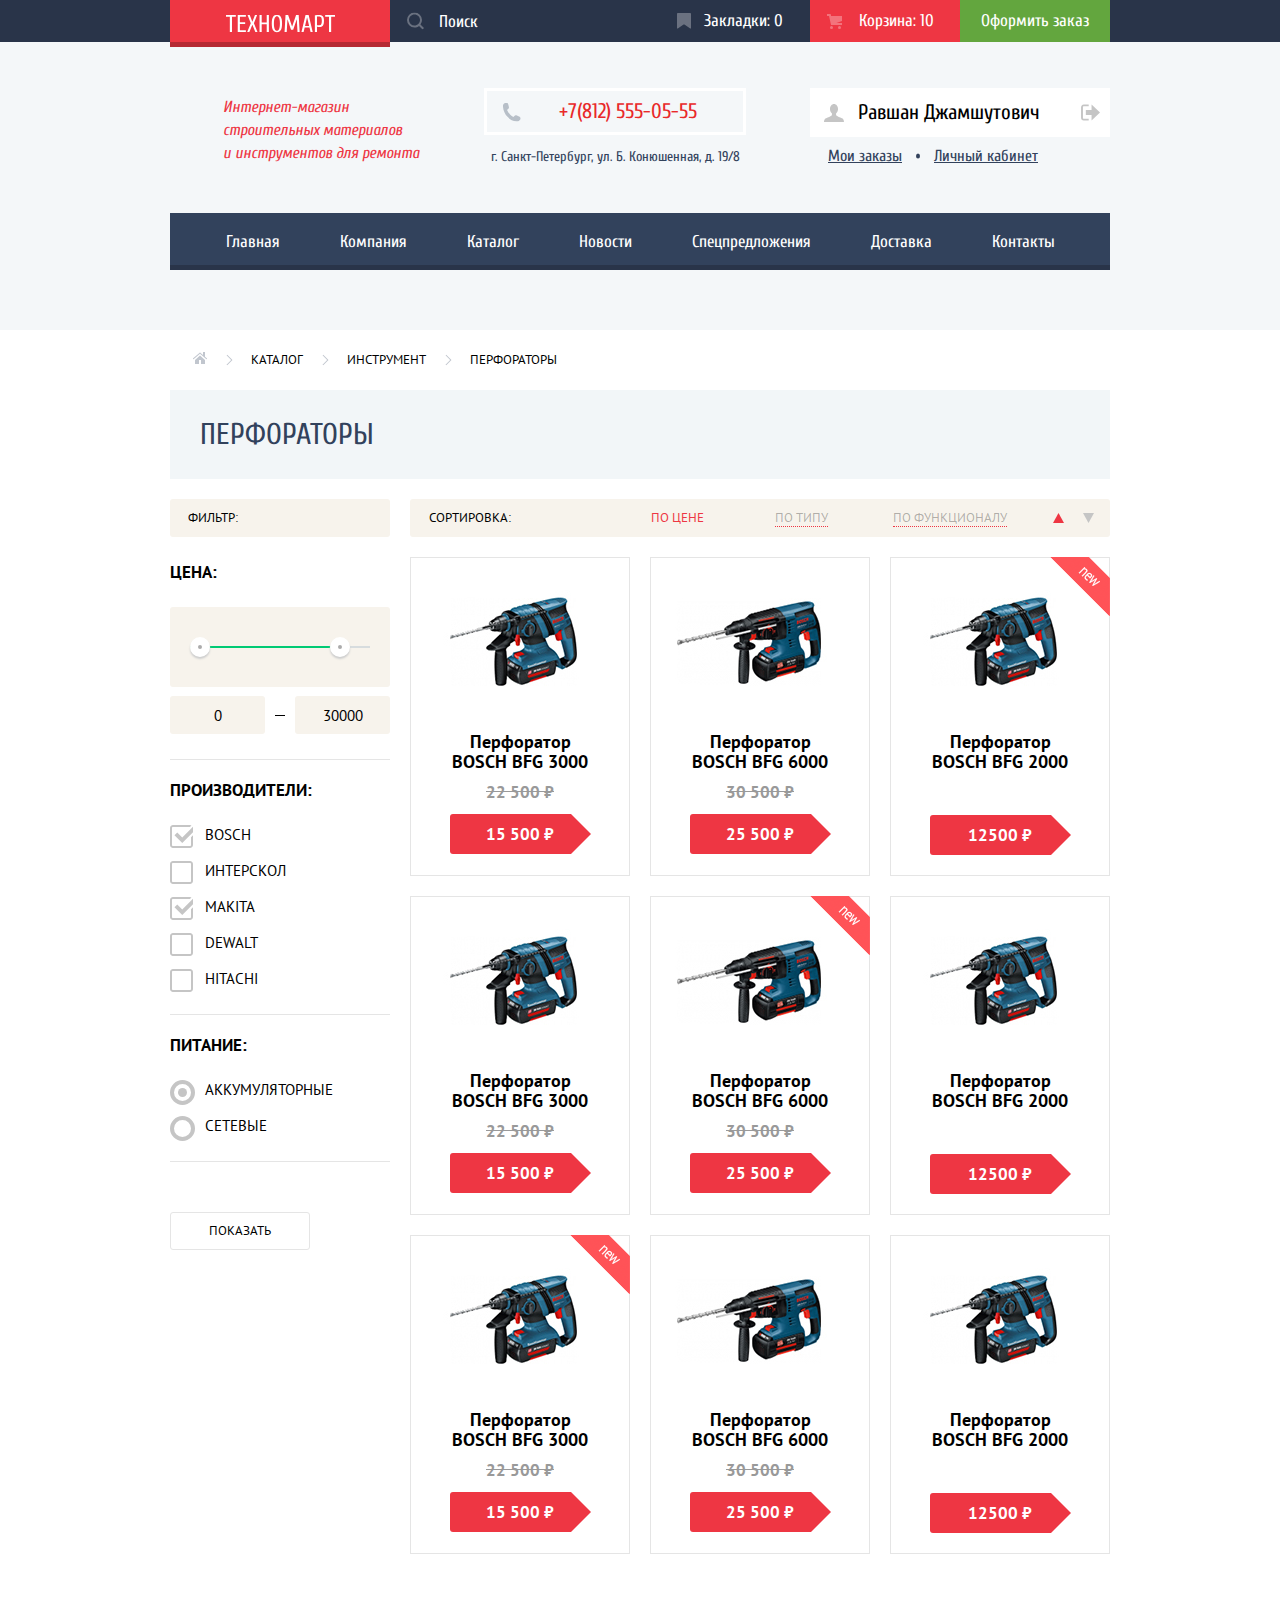
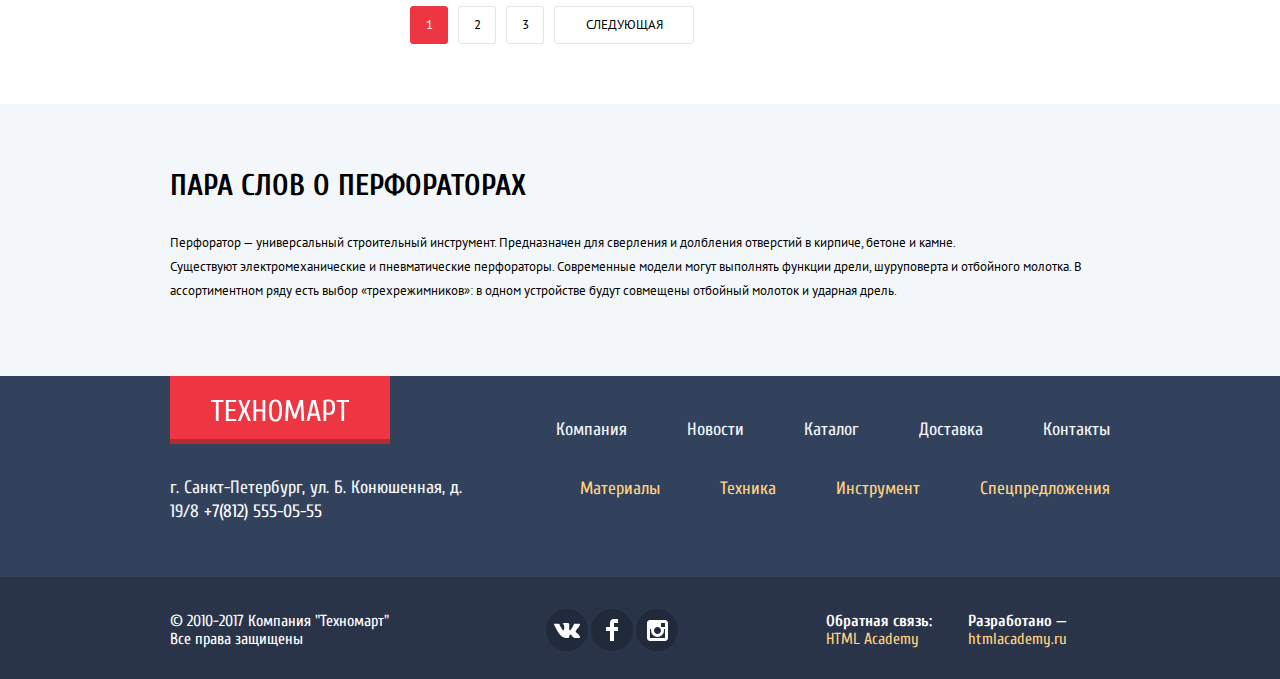
==== commit e12a9c19: "внесены правки" ====
--- a/catalog.html
+++ b/catalog.html
@@ -108,7 +108,7 @@
       </ul>
       <h1 class="catalog-title">Перфораторы</h1>
       <!-- Фильтр товаров -->
-      <div class="catalog-page-wrapper">
+      <div class="catalog-items-wrapper">
         <section class="filters">
           <h2 class="filter-title">Фильтр:</h2>
           <form class="filter" action="https://echo.htmlacademy.ru" method="get">
@@ -175,9 +175,9 @@
             <div class="sorting">
               <h3 class="sorting-title">Сортировка:</h3>
               <ul class="sorting-list">
-                <li><a class="sorting-list-link active" href="#">По цене</a></li>
-                <li><a class="sorting-list-link" href="#">По типу</a></li>
-                <li><a class="sorting-list-link" href="#">По функционалу</a></li>
+                <li class="price"><a class="sorting-list-link active" href="#">По цене</a></li>
+                <li class="type"><a class="sorting-list-link " href="#">По типу</a></li>
+                <li class="function"><a class="sorting-list-link" href="#">По функционалу</a></li>
               </ul>
               <ul class="sorting-range">
                 <li>
@@ -332,7 +332,7 @@
               <li class="pagination-item"><a class="pagination-link active">1</a></li>
               <li class="pagination-item"><a class="pagination-link" href="#">2</a></li>
               <li class="pagination-item"><a class="pagination-link" href="#">3</a></li>
-              <li class="pagination-item"><a class="pagination-link" href="#">Следующая</a></li>
+              <li class="pagination-item"><a class="pagination-link next-page" href="#">Следующая</a></li>
             </ul>
           </div>
         </section>
@@ -344,10 +344,10 @@
         <p class="section-text">Перфоратор — универсальный строительный инструмент. Предназначен для сверления и долбления отверстий в кирпиче, бетоне и камне. <br>Существуют электромеханические и пневматические перфораторы. Современные модели могут выполнять функции дрели, шуруповерта и отбойного молотка. В <br>ассортиментном ряду есть выбор «трехрежимников»: в одном устройстве будут совмещены отбойный молоток и ударная дрель.
       </div>
     </div>
-    <!-- Млдальное окно корзины -->
+    <!-- Модальное окно корзины -->
     <section class="modal-cart">
       <h2 class="visually-hidden">Окно корзины</h2>
-      <button class="modal-close" type="button" aria-label="Закрыть">x</button>
+      <button class="modal-close" type="button" aria-label="Закрыть"></button>
       <p class="modal-cart-title">Товар добавлен в корзину!</p>
       <div class="modal-cart-buttons">
         <a class="button-red modal-cart-checkout" href="#">Оформить заказ</a>
--- a/css/style.css
+++ b/css/style.css
@@ -94,7 +94,8 @@
   }
 
   .header {
-    height: 320px;
+    min-height: 320px;
+    padding-bottom: 60px;
 
     background-color: #f4f7f9;
   }
@@ -204,6 +205,18 @@
     background-color: #293449;
   }
 
+  .search-input::-webkit-input-placeholder {
+    color: #fff;
+  }
+
+  .search-input::-moz-placeholder {
+    color: #fff;
+  }
+
+  .search-input:-ms-input-placeholder {
+    color: #fff;
+  }
+
   .search-input:hover {
     background-color: #212a3a;
   }
@@ -1116,6 +1129,7 @@
     width: 386px;
     margin: 0;
     margin-bottom: 35px;
+    padding: 0;
   }
 
   .company-partners-item {
@@ -1137,12 +1151,15 @@
     height: 2px;
 
     content: '';
+    transform: translateY(-50%);
 
     background-color: #ee3643;
   }
 
   .contacts-link {
     margin-bottom: 42px;
+
+    cursor: pointer;
   }
 
   .contacts-link-img {
@@ -1154,14 +1171,10 @@
 
   .company .button-red {
     width: 220px;
-    margin: 0;
-    padding: 0;
   }
 
   .contacts .button-red {
-    width: 300px;
-    margin: 0;
-    padding: 0;
+    width: 100%;
   }
 
   .modal-map {
@@ -1171,6 +1184,7 @@
     left: 50%;
 
     display: none;
+    display: none;
 
     width: 940px;
     height: 446px;
@@ -1183,48 +1197,21 @@
   }
 
   .modal-close {
-    font-size: 0;
-
-    position: absolute;
-    top: 10px;
-    right: 10px;
-
-    width: 25px;
-    height: 25px;
-    padding: 0;
+    position: absolute;
+    top: 9px;
+    right: 9px;
+
+    width: 21px;
+    height: 21px;
 
     cursor: pointer;
 
     border: none;
     outline: none;
     background-color: transparent;
-  }
-
-  .modal-close::before,
-  .modal-close::after {
-    position: absolute;
-    top: 0;
-    left: 50%;
-
-    width: 5px;
-    height: 25px;
-
-    content: '';
-    transform: translateX(-50%);
-
-    background-color: #ee3643;
-  }
-
-  .modal-close::before {
-    transform: rotate(45deg);
-  }
-
-  .modal-close::after {
-    transform: rotate(-45deg);
-  }
-
-  .modal-show {
-    display: block;
+    background-image: url('../img/icon-close.svg');
+    background-repeat: no-repeat;
+    background-position: 0 0;
   }
 
 
@@ -1234,6 +1221,8 @@
     top: 50%;
     left: 50%;
 
+    display: none;
+
     width: 620px;
     height: 430px;
 
@@ -1294,10 +1283,9 @@
     transition-property: border;
 
     color: #a9a9a9;
-    border: solid 2px #d7dcde;
+    border: 2px solid #d7dcde;
     border-radius: 3px;
-      outline: none;
-
+    outline: none;
   }
 
   .modal-message-input {
@@ -1312,12 +1300,12 @@
 
   .modal-message-input:hover,
   .modal-message-textarea:hover {
-    border: solid 2px #b5b5b5;
+    border: 2px solid #b5b5b5;
   }
 
   .modal-message-input:focus,
   .modal-message-textarea:focus {
-    border: solid 2px #ee3643;
+    border: 2px solid #ee3643;
   }
 
 
@@ -1345,16 +1333,17 @@
 
 
   .modal-cart {
-    position: relative;
-    position: fixed;
+    position: absolute;
     z-index: 10;
-    top: 50%;
+    top: 411px;
     left: 50%;
+
+    display: none;
 
     width: 620px;
     height: 282px;
 
-    transform: translate(-50%, -50%);
+    transform: translateX(-50%);
 
     background-color: #fff;
     box-shadow: 0 20px 40px 0 rgba(41, 52, 73, .75);
@@ -1401,7 +1390,6 @@
     display: flex;
     justify-content: space-between;
 
-    height: 112px;
     padding: 37px 80px;
 
     background-color: #f1f1f1;
@@ -1415,26 +1403,27 @@
 
   .modal-cart-buttons .modal-cart-continue {
     cursor: pointer;
-    transition-timing-function: linear;
-    transition-duration: .2s;
-    transition-property: border, color;
+    transition-property: border;
 
     color: #000;
+    border: 1px solid #fff;
+    outline: none;
     background-color: #fff;
-      outline: none;
-
   }
 
   .modal-cart-buttons .modal-cart-continue:hover,
   .modal-cart-buttons .modal-cart-continue:focus {
-    border: solid 1px #ee3643;
+    border: 1px solid #ee3643;
   }
 
   .modal-cart-buttons .modal-cart-continue:active {
     color: rgba(50, 66, 92, .3);
-    border: solid 1px #32425c;
-  }
-
+    border: 1px solid #32425c;
+  }
+
+  .modal-show {
+    display: block;
+  }
 
   /* Cтили для футера */
 
@@ -1714,7 +1703,7 @@
 
     min-height: 89px;
     margin: 0;
-    margin-bottom: 10px;
+    margin-bottom: 20px;
     padding: 10px 30px;
 
     text-transform: uppercase;
@@ -1744,7 +1733,7 @@
     display: flex;
     align-items: center;
 
-    height: 38px;
+    min-height: 38px;
     margin: 0;
     margin-bottom: 20px;
     padding: 5px 18px;
@@ -1756,8 +1745,6 @@
   }
 
   .filter fieldset {
-    position: relative;
-
     width: 100%;
     margin: 0;
     margin-bottom: 15px;
@@ -1794,11 +1781,12 @@
 
   .filter-option {
     margin-bottom: 16px;
-    padding-left: 35px;
   }
 
 
   .range-controls {
+    position: relative;
+
     display: flex;
     align-items: center;
 
@@ -1909,11 +1897,13 @@
 
     display: block;
 
+    padding-left: 35px;
+
     cursor: pointer;
     user-select: none;
   }
 
-  .filter .filter-option:last-child {
+  .filter-option:last-child {
     margin-bottom: 0;
   }
 
@@ -1924,10 +1914,10 @@
   }
 
 
-  .filter-input-checkbox+label::before {
+  .filter-input-checkbox+label::after {
     position: absolute;
     top: 0;
-    left: -35px;
+    left: 0;
 
     width: 23px;
     height: 23px;
@@ -1940,25 +1930,14 @@
   }
 
   .filter-input-checkbox:checked+label::after {
+    background-image: url('../img/checkbox-on.svg');
+  }
+
+
+  .filter-input-radio+label::before {
     position: absolute;
     top: 0;
-    left: -35px;
-
-    width: 27px;
-    height: 23px;
-
-    content: '';
-
-    background-image: url('../img/checkbox-on.svg');
-    background-repeat: no-repeat;
-    background-position: 0 0;
-  }
-
-
-  .filter-input-radio+label::before {
-    position: absolute;
-    top: 0;
-    left: -35px;
+    left: 0;
 
     width: 25px;
     height: 25px;
@@ -1976,7 +1955,7 @@
   .filter-input-radio:checked+label::after {
     position: absolute;
     top: 8px;
-    left: -27px;
+    left: 8px;
 
     width: 9px;
     height: 9px;
@@ -1997,7 +1976,7 @@
     align-items: center;
     justify-content: center;
 
-    min-width: 140px;
+    width: 140px;
     min-height: 38px;
     margin-top: 50px;
 
@@ -2017,17 +1996,14 @@
   }
 
 
-  .catalog-page-wrapper {
-    display: flex;
-
-    padding-top: 10px;
+  .catalog-items-wrapper {
+    display: flex;
   }
 
 
   .sorting {
     display: flex;
     align-items: center;
-    justify-content: space-between;
 
     height: 38px;
     margin-bottom: 20px;
@@ -2044,7 +2020,7 @@
     font-weight: normal;
     line-height: 18px;
 
-    margin-right: 139px;
+    margin-right: 20px;
 
     text-transform: uppercase;
   }
@@ -2052,12 +2028,10 @@
   .sorting-list {
     display: flex;
     align-items: flex-start;
-    justify-content: space-between;
-
-    width: 354px;
+
+    margin-left: auto;
     padding: 0;
 
-    list-style: none;
     list-style: none;
   }
 
@@ -2088,11 +2062,22 @@
     border-bottom: none;
   }
 
+  .price {
+    margin-right: 71px;
+  }
+
+  .type {
+    margin-right: 65px;
+  }
+
+  .function {
+    margin-right: 36px;
+  }
+
   .sorting-range {
     display: flex;
 
     padding: 0;
-    padding-left: 30px;
 
     list-style: none;
   }
@@ -2126,12 +2111,15 @@
     fill: #ee3643;
   }
 
+  .catalog {
+    width: 700px;
+  }
 
   .catalog-wrapper {
     display: flex;
     flex-direction: column;
 
-    width: 700px;
+    padding-bottom: 60px;
   }
 
   .items-title {
@@ -2150,7 +2138,15 @@
   }
 
   .items-title-text {
+    font-size: 30px;
+    font-weight: normal;
+    line-height: 30px;
+
+    margin: 0;
+
     text-transform: uppercase;
+
+    color: #32425c;
   }
 
   .items-title-link {
@@ -2405,7 +2401,6 @@
 
     margin: 0;
     margin-top: 52px;
-    margin-bottom: 60px;
     padding: 0;
 
     list-style: none;
@@ -2419,7 +2414,11 @@
     margin-right: 10px;
   }
 
-  .pagination-item:last-child .pagination-link {
+  .pagination-item:last-child {
+    margin-right: 0;
+  }
+
+  .pagination-link.next-page {
     width: 140px;
   }
 
@@ -2435,29 +2434,29 @@
     width: 38px;
     height: 38px;
 
+    transition-property: border;
     text-transform: uppercase;
 
     color: #000;
     border: 1px solid #e5e5e5;
     border-radius: 3px;
-
-  }
-
-    .pagination-link:hover,
+  }
+
+  .pagination-link:hover,
   .pagination-link:focus {
     border: 1px solid #bdc6ca;
   }
 
   .pagination-link:active {
-    background-color: #ffffff;
     border: 1px solid #ee3643;
+    background-color: #fff;
   }
 
   .pagination-link.active {
     color: #fff;
     border: 1px solid #ee3643;
+    outline: none;
     background-color: #ee3643;
-    outline: none;
   }
 
   .catalog-info {
@@ -2505,8 +2504,9 @@
     align-items: center;
     justify-content: center;
 
-    width: 220px;
-    height: 145px;
+    width: 100%;
+    height: 100%;
+    padding: 10px;
   }
 
   .popular-manufacturer-item:hover,
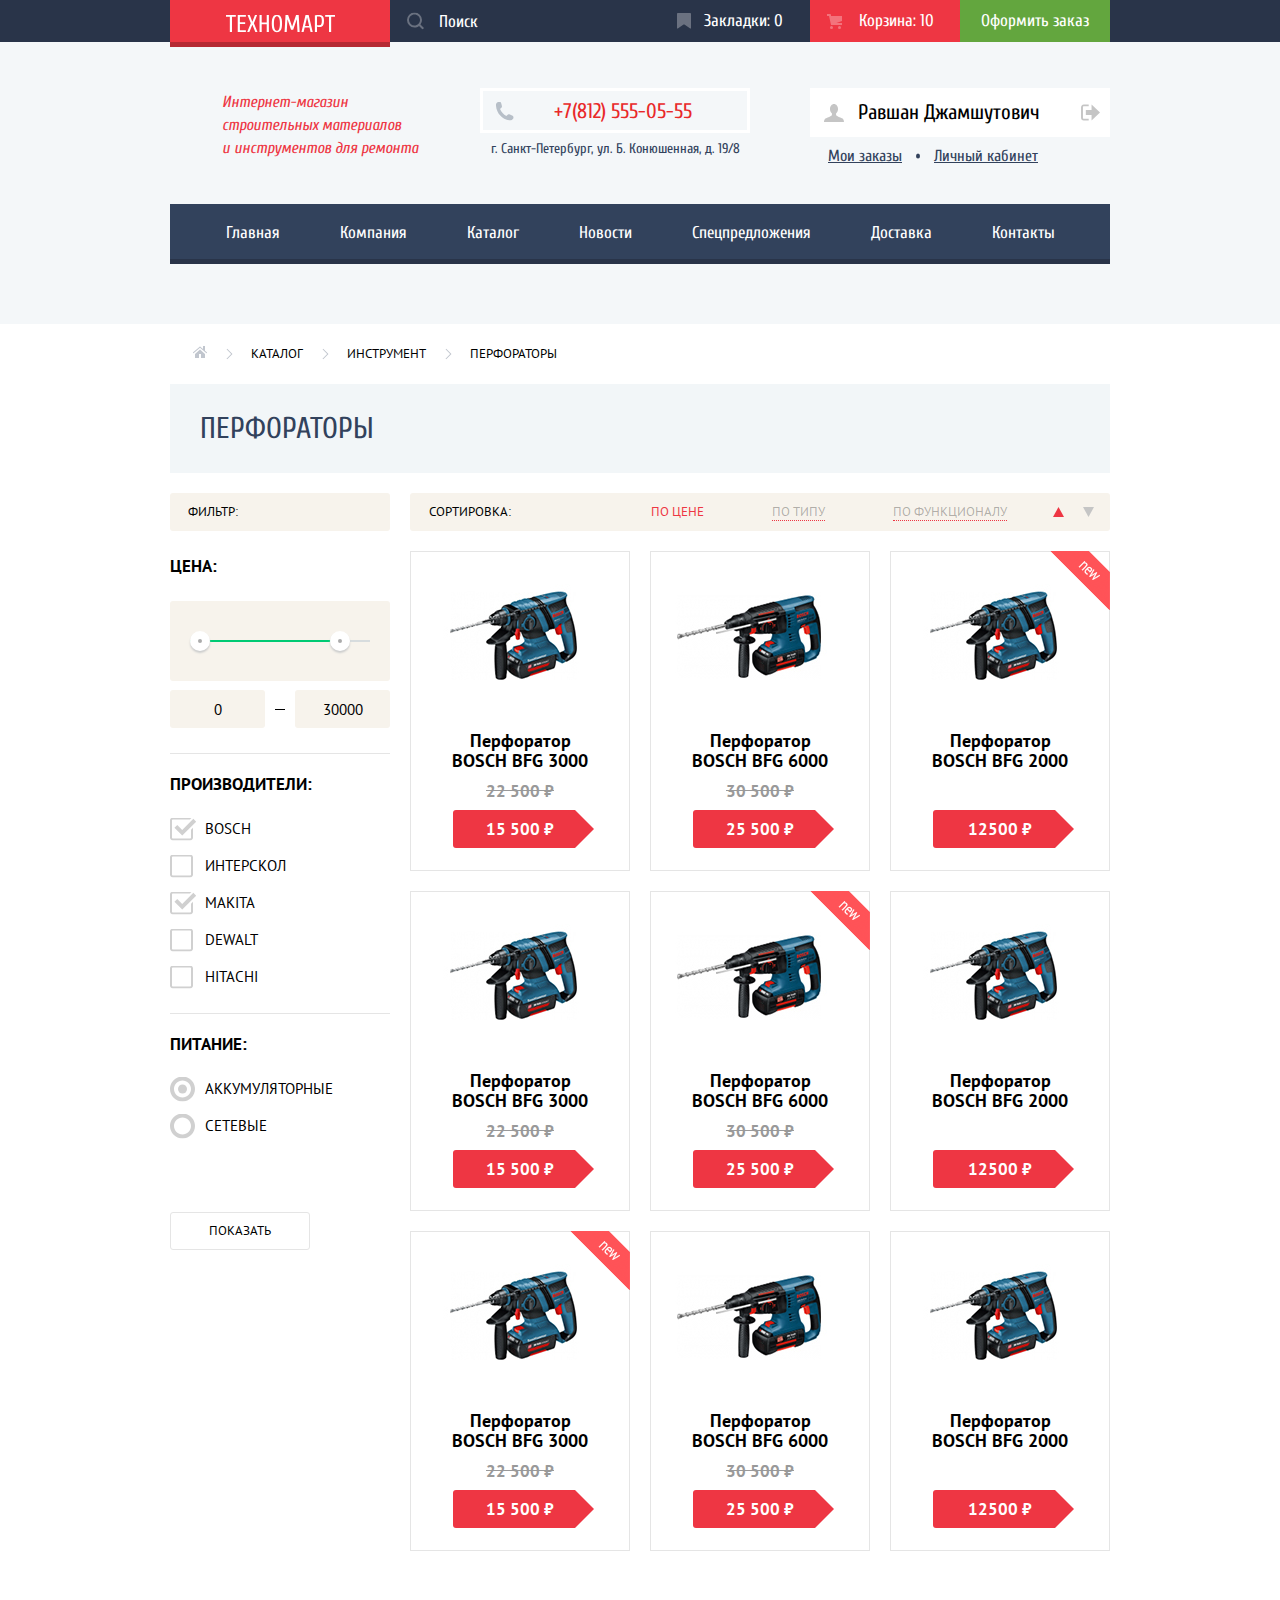
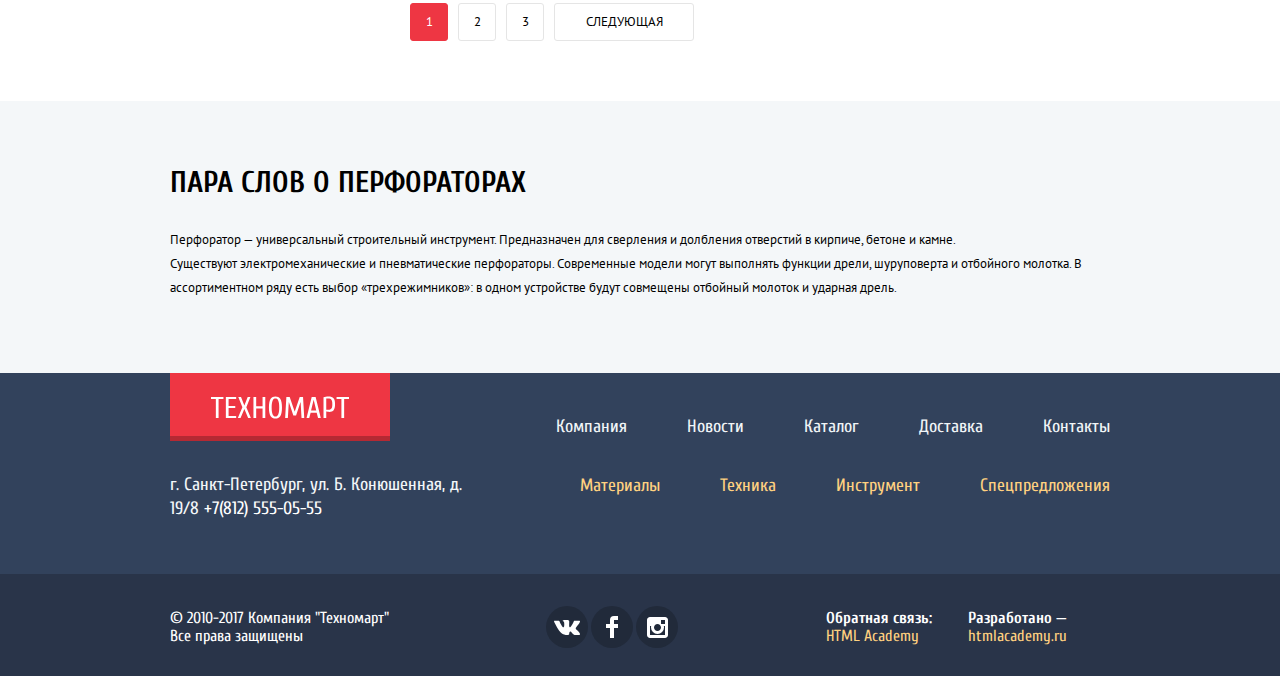
==== commit 9fd0b7f0: "пиксель перфект 1" ====
--- a/catalog.html
+++ b/catalog.html
@@ -175,9 +175,9 @@
             <div class="sorting">
               <h3 class="sorting-title">Сортировка:</h3>
               <ul class="sorting-list">
-                <li class="price"><a class="sorting-list-link active" href="#">По цене</a></li>
-                <li class="type"><a class="sorting-list-link " href="#">По типу</a></li>
-                <li class="function"><a class="sorting-list-link" href="#">По функционалу</a></li>
+                <li><a class="sorting-list-link active" href="#">По цене</a></li>
+                <li><a class="sorting-list-link" href="#">По типу</a></li>
+                <li><a class="sorting-list-link" href="#">По функционалу</a></li>
               </ul>
               <ul class="sorting-range">
                 <li>
@@ -185,7 +185,7 @@
                     <svg xmlns="http://www.w3.org/2000/svg" width="11" height="10" viewBox="0 0 11 10">
                       <path d="M5.5 0L0 10h11z" /></svg>
                   </a>
-                </li>
+                            </li>
                 <li>
                   <a class="range-button" href="#" aria-label="По убыванию">
                     <svg xmlns="http://www.w3.org/2000/svg" width="11" height="10" viewBox="0 0 11 10">
--- a/css/style.css
+++ b/css/style.css
@@ -217,6 +217,20 @@
     color: #fff;
   }
 
+  .search-input:focus::-webkit-input-placeholder{
+    color: #b5b5b5;
+
+  }
+
+  .search-input:focus::-moz-placeholder{
+    color: #b5b5b5;
+  }
+
+  .search-input:focus:-ms-input-placeholder {
+    color: #b5b5b5;
+  }
+
+
   .search-input:hover {
     background-color: #212a3a;
   }
@@ -361,7 +375,7 @@
 
     width: 940px;
     padding-top: 46px;
-    padding-bottom: 44px;
+    padding-bottom: 39px;
   }
 
   .page-title {
@@ -372,8 +386,8 @@
 
     width: 250px;
     margin: 0;
-    padding-top: 8px;
-    padding-left: 53px;
+    padding-top: 3px;
+    padding-left: 52px;
 
     color: #ee3643;
   }
@@ -393,7 +407,9 @@
     padding-top: 10px;
     padding-right: 46px;
     padding-bottom: 10px;
-    padding-left: 72px;
+    padding-left: 71px;
+    min-width: 270px;
+    max-height: 45px;
 
     color: #e9292a;
     border: 3px solid #fff;
@@ -403,7 +419,7 @@
   .header-contacts-tel::before {
     position: absolute;
     top: 50%;
-    left: 15px;
+    left: 12px;
 
     width: 19px;
     height: 19px;
@@ -420,7 +436,7 @@
     font-size: 14px;
 
     margin: 0;
-    padding-top: 10px;
+    padding-top: 4px;
 
     text-align: center;
 
@@ -435,7 +451,7 @@
     justify-content: space-between;
 
     width: 281px;
-    height: 47px;
+    min-height: 45px;
   }
 
 
@@ -444,7 +460,7 @@
     font-size: 21px;
     line-height: 21px;
 
-    height: 47px;
+    height: 45px;
 
     transition-timing-function: linear;
     transition-duration: .2s;
@@ -460,12 +476,8 @@
 
     width: 121px;
     margin-right: 10px;
-    padding-right: 17px;
-    padding-left: 17px;
-
-    transition-timing-function: linear;
-    transition-duration: .2s;
-    transition-property: color;
+    padding-right: 15px;
+    padding-left: 15px;
   }
 
   .user-navigation-login:hover,
@@ -483,7 +495,7 @@
   .user-navigation-icon {
     width: 20px;
     height: 17px;
-    margin-right: 14px;
+    margin-right: 12px;
   }
 
   .user-navigation-checkin {
@@ -676,17 +688,20 @@
   .main-navigation {
     background-color: #32425c;
     box-shadow: inset 0 -5px 0 0 #293449;
+
   }
 
   .main-navigation-list {
     font-size: 17px;
     line-height: 17px;
+    width: 940px;
+    min-height: 60px;
 
     display: flex;
     flex-wrap: wrap;
     justify-content: center;
 
-    width: 940px;
+    
     margin: 0;
     padding: 0;
 
@@ -718,7 +733,7 @@
   /*Стили раздела "Предложения"*/
 
   .offers {
-    margin-bottom: 10px;
+    margin-bottom: 43px;
     padding-top: 59px;
   }
 
@@ -749,10 +764,10 @@
     width: 300px;
     height: 123px;
     margin: 10px;
-    padding-top: 26px;
+    padding-top: 20px;
     padding-right: 120px;
     padding-bottom: 22px;
-    padding-left: 22px;
+    padding-left: 25px;
 
     color: #fff;
   }
@@ -844,13 +859,11 @@
   .slider-controls {
     position: absolute;
     z-index: 1;
-    bottom: 36px;
+    bottom: 31px;
     left: 50%;
 
     display: flex;
     align-items: center;
-
-    margin: -5px;
 
     transform: translateX(-50%);
   }
@@ -948,7 +961,7 @@
 
     width: 100%;
     height: 100%;
-    padding: 25px 25px;
+    padding: 22px 25px;
   }
 
   .slider-item.active {
@@ -957,20 +970,20 @@
 
   .slider-title {
     font-size: 36px;
-    font-weight: 700;
     line-height: 36px;
+    font-weight: bold;
+    text-transform: uppercase;
 
     position: relative;
     z-index: 1;
 
     margin: 0;
-    margin-bottom: 5px;
+    margin-bottom: 3px;
 
     color: #fff;
   }
 
   .slider-text {
-    font-family: 'PT Sans', Arial, sans-serif;
     font-size: 18px;
 
     position: relative;
@@ -997,6 +1010,7 @@
 
     width: 195px;
     margin-top: auto;
+
   }
 
   .sales {
@@ -1144,14 +1158,13 @@
 
   .company-partners-item::before {
     position: absolute;
-    top: 50%;
+    top: 8;
     left: 0;
 
     width: 25px;
     height: 2px;
 
     content: '';
-    transform: translateY(-50%);
 
     background-color: #ee3643;
   }
@@ -1337,8 +1350,8 @@
     z-index: 10;
     top: 411px;
     left: 50%;
-
     display: none;
+
 
     width: 620px;
     height: 282px;
@@ -1401,9 +1414,11 @@
     width: 220px;
   }
 
-  .modal-cart-buttons .modal-cart-continue {
+  .modal-cart-continue {
     cursor: pointer;
-    transition-property: border;
+    transition-timing-function: linear;
+    transition-duration: .2s;
+    transition-property: border, color, background-color;
 
     color: #000;
     border: 1px solid #fff;
@@ -1411,14 +1426,18 @@
     background-color: #fff;
   }
 
-  .modal-cart-buttons .modal-cart-continue:hover,
-  .modal-cart-buttons .modal-cart-continue:focus {
+  .modal-cart-continue:hover,
+  .modal-cart-continue:focus {
     border: 1px solid #ee3643;
-  }
-
-  .modal-cart-buttons .modal-cart-continue:active {
+    background-color: #fff;
+
+  }
+
+  .modal-cart-continue:active {
     color: rgba(50, 66, 92, .3);
     border: 1px solid #32425c;
+        background-color: #fff;
+
   }
 
   .modal-show {
@@ -1755,7 +1774,9 @@
     border-bottom: 1px solid #e5e5e5;
   }
 
-
+ .filter fieldset:last-of-type {
+border: none;
+ }
   .filter legend {
     font-family: 'PT Sans', Arial, sans-serif;
     font-size: 17px;
@@ -1895,7 +1916,7 @@
 
     position: relative;
 
-    display: block;
+    display: inline-block;
 
     padding-left: 35px;
 
@@ -1907,17 +1928,13 @@
     margin-bottom: 0;
   }
 
-  .filter-input:hover+label,
-  .filter-input:focus+label {
-    color: #000;
-    border-color: #b5b5b5;
-  }
-
-
-  .filter-input-checkbox+label::after {
+
+
+  .filter-input-checkbox+label::before {
     position: absolute;
-    top: 0;
+    top: 50%;
     left: 0;
+    transform: translateY(-50%);
 
     width: 23px;
     height: 23px;
@@ -1927,44 +1944,53 @@
     background-image: url('../img/checkbox-off.svg');
     background-repeat: no-repeat;
     background-position: 0 0;
-  }
-
-  .filter-input-checkbox:checked+label::after {
+    opacity: .8;
+  }
+
+
+  .filter-input-checkbox:checked+label::before {
+    width: 27px;
     background-image: url('../img/checkbox-on.svg');
   }
 
 
   .filter-input-radio+label::before {
     position: absolute;
-    top: 0;
+    top: 50%;
     left: 0;
+    transform: translateY(-50%);
 
     width: 25px;
     height: 25px;
 
     content: '';
 
-    border: 4px solid #c5c5c5;
-    border-radius: 50%;
+ 
+    background-image: url('../img/radio-off.svg');
+    background-repeat: no-repeat;
+    background-position: 0 0;
+    opacity: 0.8;
   }
 
   .filter-input:disabled+label {
+      opacity: 0.3;
+
     color: rgba(0, 0, 0, .4);
   }
 
-  .filter-input-radio:checked+label::after {
-    position: absolute;
-    top: 8px;
-    left: 8px;
-
-    width: 9px;
-    height: 9px;
-
-    content: '';
-
-    border-radius: 50%;
-    background-color: #c5c5c5;
-  }
+
+  .filter-input-radio:checked+label::before {
+
+    background-image: url('../img/radio-on.svg');
+   
+  }
+
+    label:hover::before {
+  opacity: 1;
+      transition-timing-function: linear;
+    transition-duration: .2s;
+    transition-property: background-color;
+}
 
 
   .filter-button {
@@ -1998,6 +2024,7 @@
 
   .catalog-items-wrapper {
     display: flex;
+    padding-bottom: 60px;
   }
 
 
@@ -2035,6 +2062,13 @@
     list-style: none;
   }
 
+.sorting-list li {
+  margin-right: 68px;
+}
+
+.sorting-list li:last-child {
+  margin-right: 0;
+}
 
   .sorting-list-link {
     font-family: 'PT Sans', Arial, sans-serif;
@@ -2062,24 +2096,14 @@
     border-bottom: none;
   }
 
-  .price {
-    margin-right: 71px;
-  }
-
-  .type {
-    margin-right: 65px;
-  }
-
-  .function {
-    margin-right: 36px;
-  }
-
+ 
   .sorting-range {
     display: flex;
 
     padding: 0;
 
     list-style: none;
+    margin-left: 36px;
   }
 
   .sorting-range a {
@@ -2118,8 +2142,6 @@
   .catalog-wrapper {
     display: flex;
     flex-direction: column;
-
-    padding-bottom: 60px;
   }
 
   .items-title {
@@ -2129,10 +2151,10 @@
 
     height: 89px;
     margin-bottom: 20px;
-    padding-top: 10px;
+    padding-top: 8px;
     padding-right: 24px;
     padding-bottom: 10px;
-    padding-left: 30px;
+    padding-left: 28px;
 
     background-color: #f7f3ec;
   }
@@ -2181,7 +2203,7 @@
     width: 220px;
     min-height: 318px;
     margin: 10px;
-    padding-bottom: 20px;
+    padding-bottom: 22px;
 
     transition-timing-function: linear;
     transition-duration: .2s;
@@ -2214,17 +2236,18 @@
 
   .catalog-category {
     font-size: 18px;
-    line-height: 20px;
+      line-height: 20px;
 
     margin: 0;
     padding-right: 30px;
     padding-left: 30px;
+    padding-top: 5px;
 
     color: #000;
   }
 
   .catalog-category-new {
-    margin-bottom: 43px;
+    margin-bottom: 39px;
   }
 
   .catalog-link {
@@ -2239,9 +2262,9 @@
 
     position: relative;
 
-    width: 141px;
-    margin: 0;
-    padding: 11px 30px;
+    width: 135px;
+    margin: 0;
+    padding: 10px 30px;
 
     text-decoration: none;
 
@@ -2253,14 +2276,14 @@
   .catalog-item-price:after {
     position: absolute;
     top: 0;
-    right: -20px;
+    right: -25px;
 
     width: 0;
     height: 0;
 
     content: '';
 
-    border: 20px solid white;
+    border: 19px solid white;
     border-left-color: #ee3643;
   }
 
@@ -2270,7 +2293,7 @@
     line-height: 18px;
 
     margin-top: 11px;
-    margin-bottom: 13px;
+    margin-bottom: 10px;
 
     color: #999;
   }
@@ -2433,8 +2456,10 @@
 
     width: 38px;
     height: 38px;
-
+    transition-timing-function: linear;
+    transition-duration: .2s;
     transition-property: border;
+
     text-transform: uppercase;
 
     color: #000;
@@ -2468,7 +2493,6 @@
 
 
   .popular-manufacturer {
-    padding-top: 10px;
     padding-bottom: 65px;
   }
 
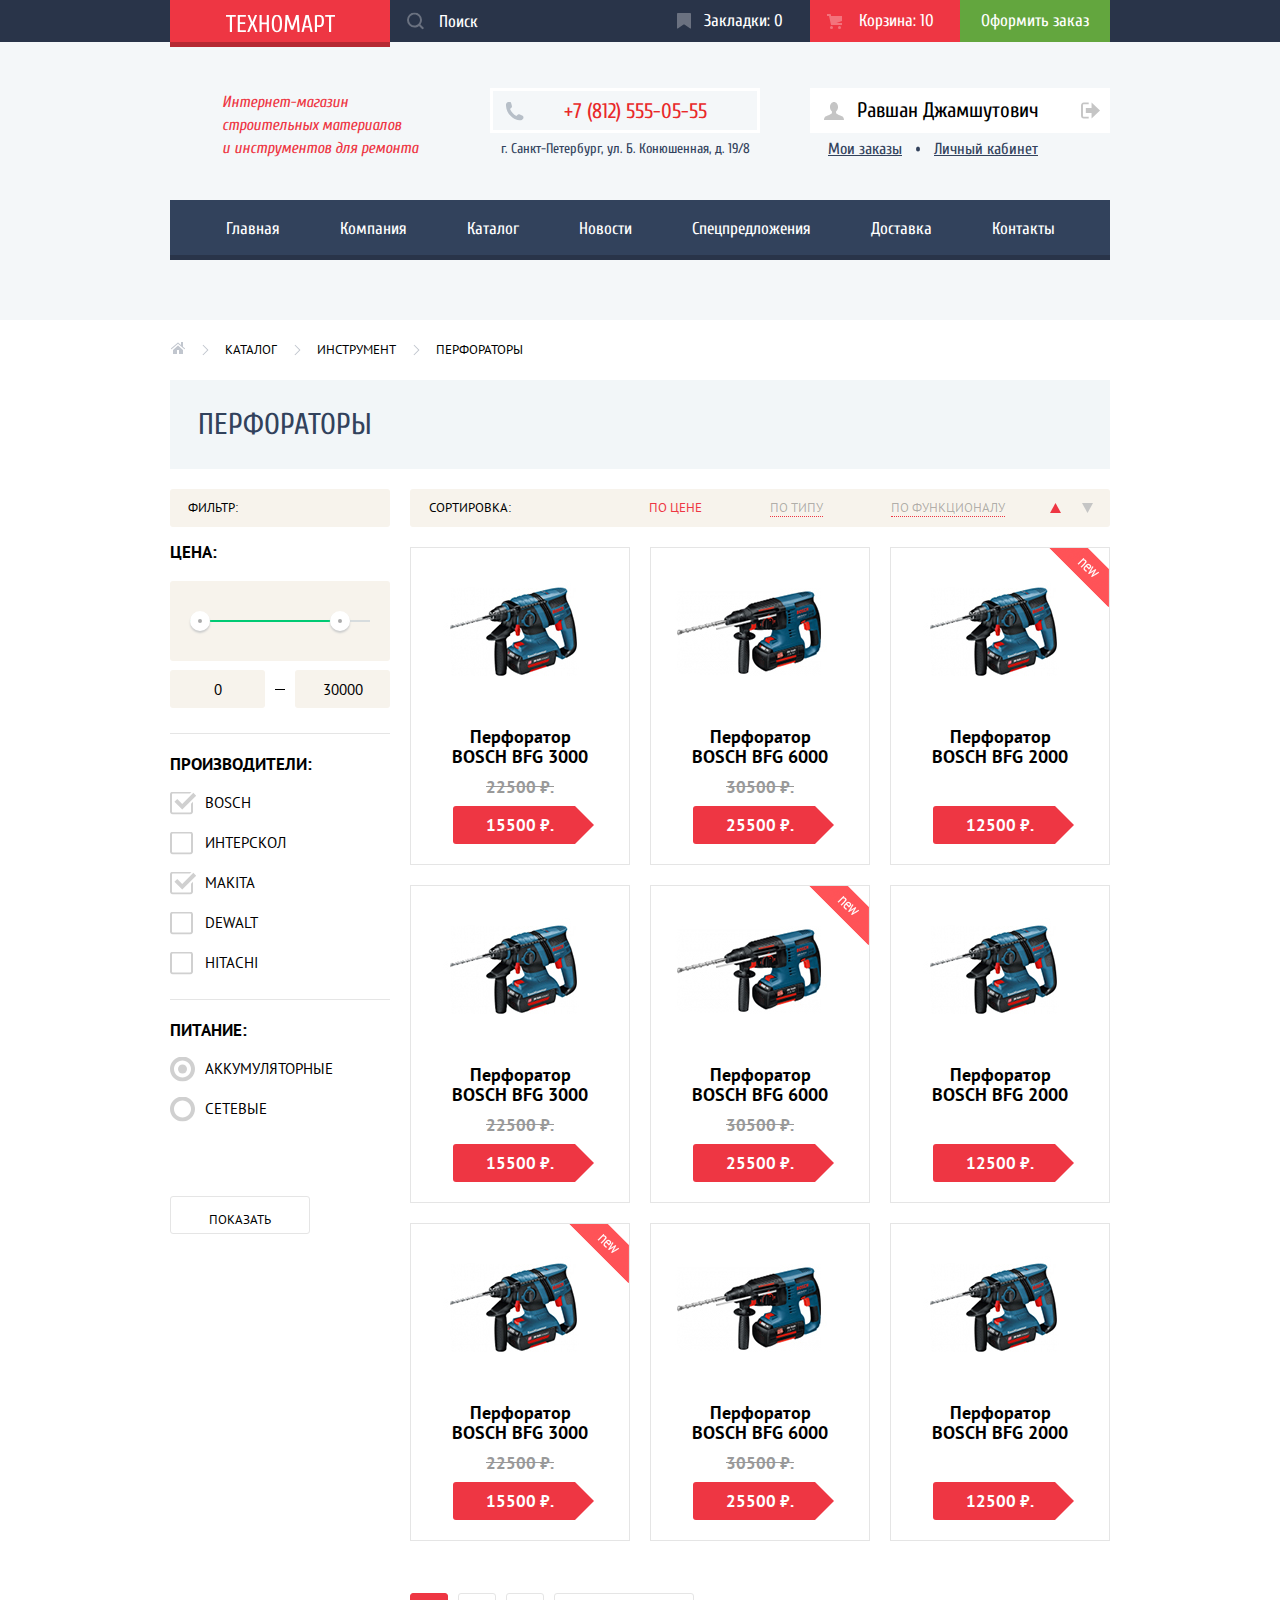
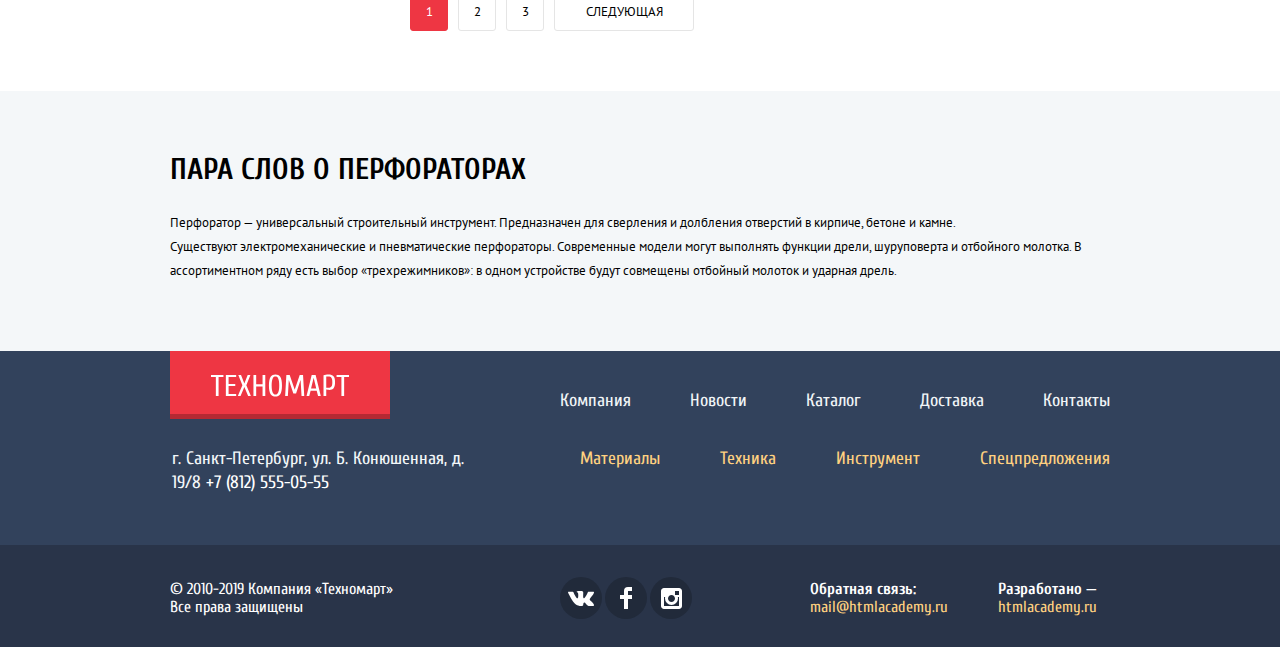
==== commit 84e75436: "пикель перфект 2" ====
--- a/catalog.html
+++ b/catalog.html
@@ -48,7 +48,7 @@
         <h1 class="page-title">Интернет-магазин строительных материалов и&nbsp;инструментов для ремонта</h1>
         <div class="header-contacts">
           <h2 class="visually-hidden">Контактная информация</h2>
-          <a class="header-contacts-tel" href="tel:+78125550555">+7(812) 555-05-55</a>
+          <a class="header-contacts-tel" href="tel:+78125550555">+7 (812) 555-05-55</a>
           <p>г. Санкт-Петербург, ул. Б. Конюшенная, д. 19/8</p>
         </div>
         <!--Личный кабинет-->
@@ -123,8 +123,8 @@
                 <span class="toggle toggle-max"></span>
               </div>
               <div class="price-controls">
-                <label class="min-price" aria-label="от"><input name="min-price" type="text" value="0"></label>
-                <label class="max-price" aria-label="до"><input name="max-price" type="text" value="30000"></label>
+                <label class="min-price" aria-label="от"><input name="min-price-input" type="text" value="0"></label>
+                <label class="max-price" aria-label="до"><input name="max-price-input" type="text" value="30000"></label>
               </div>
             </fieldset>
             <fieldset>
@@ -185,7 +185,7 @@
                     <svg xmlns="http://www.w3.org/2000/svg" width="11" height="10" viewBox="0 0 11 10">
                       <path d="M5.5 0L0 10h11z" /></svg>
                   </a>
-                            </li>
+                </li>
                 <li>
                   <a class="range-button" href="#" aria-label="По убыванию">
                     <svg xmlns="http://www.w3.org/2000/svg" width="11" height="10" viewBox="0 0 11 10">
@@ -202,8 +202,8 @@
                 <div class="flag">новинка</div>
                 <a href="#" class="catalog-link">
                   <p class="catalog-category">Перфоратор BOSCH BFG 3000</p>
-                  <del class="catalog-item-price-old">22 500 ₽</del>
-                  <ins class="catalog-item-price">15 500 ₽</ins>
+                  <del class="catalog-item-price-old">22500 ₽.</del>
+                  <ins class="catalog-item-price">15500 ₽.</ins>
                 </a>
                 <div class="actions">
                   <a class="catalog-item-buy" href="#">Купить</a>
@@ -217,8 +217,8 @@
                 <div class="flag">новинка</div>
                 <a href="#" class="catalog-link">
                   <p class="catalog-category">Перфоратор BOSCH BFG 6000</p>
-                  <del class="catalog-item-price-old">30 500 ₽</del>
-                  <ins class="catalog-item-price">25 500 ₽</ins>
+                  <del class="catalog-item-price-old">30500 ₽.</del>
+                  <ins class="catalog-item-price">25500 ₽.</ins>
                 </a>
                 <div class="actions">
                   <a class="catalog-item-buy" href="#">Купить</a>
@@ -232,7 +232,7 @@
                 <div class="flag flag-new">новинка</div>
                 <a href="#" class="catalog-link">
                   <p class="catalog-category catalog-category-new">Перфоратор BOSCH BFG 2000</p>
-                  <p class="catalog-item-price">12500 ₽</p>
+                  <p class="catalog-item-price">12500 ₽.</p>
                 </a>
                 <div class="actions">
                   <a class="catalog-item-buy" href="#">Купить</a>
@@ -246,8 +246,8 @@
                 <div class="flag">новинка</div>
                 <a href="#" class="catalog-link">
                   <p class="catalog-category">Перфоратор BOSCH BFG 3000</p>
-                  <del class="catalog-item-price-old">22 500 ₽</del>
-                  <ins class="catalog-item-price">15 500 ₽</ins>
+                  <del class="catalog-item-price-old">22500 ₽.</del>
+                  <ins class="catalog-item-price">15500 ₽.</ins>
                 </a>
                 <div class="actions">
                   <a class="catalog-item-buy" href="#">Купить</a>
@@ -261,8 +261,8 @@
                 <div class="flag flag-new">новинка</div>
                 <a href="#" class="catalog-link">
                   <p class="catalog-category">Перфоратор BOSCH BFG 6000</p>
-                  <del class="catalog-item-price-old">30 500 ₽</del>
-                  <ins class="catalog-item-price">25 500 ₽</ins>
+                  <del class="catalog-item-price-old">30500 ₽.</del>
+                  <ins class="catalog-item-price">25500 ₽.</ins>
                 </a>
                 <div class="actions">
                   <a class="catalog-item-buy" href="#">Купить</a>
@@ -276,7 +276,7 @@
                 <div class="flag">новинка</div>
                 <a href="#" class="catalog-link">
                   <p class="catalog-category catalog-category-new">Перфоратор BOSCH BFG 2000</p>
-                  <p class="catalog-item-price">12500 ₽</p>
+                  <p class="catalog-item-price">12500 ₽.</p>
                 </a>
                 <div class="actions">
                   <a class="catalog-item-buy" href="#">Купить</a>
@@ -290,8 +290,8 @@
                 <div class="flag flag-new">новинка</div>
                 <a href="#" class="catalog-link">
                   <p class="catalog-category">Перфоратор BOSCH BFG 3000</p>
-                  <del class="catalog-item-price-old">22 500 ₽</del>
-                  <ins class="catalog-item-price">15 500 ₽</ins>
+                  <del class="catalog-item-price-old">22500 ₽.</del>
+                  <ins class="catalog-item-price">15500 ₽.</ins>
                 </a>
                 <div class="actions">
                   <a class="catalog-item-buy" href="#">Купить</a>
@@ -305,8 +305,8 @@
                 <div class="flag">новинка</div>
                 <a href="#" class="catalog-link">
                   <p class="catalog-category">Перфоратор BOSCH BFG 6000</p>
-                  <del class="catalog-item-price-old">30 500 ₽</del>
-                  <ins class="catalog-item-price">25 500 ₽</ins>
+                  <del class="catalog-item-price-old">30500 ₽.</del>
+                  <ins class="catalog-item-price">25500 ₽.</ins>
                 </a>
                 <div class="actions">
                   <a class="catalog-item-buy" href="#">Купить</a>
@@ -320,7 +320,7 @@
                 <div class="flag">новинка</div>
                 <a href="#" class="catalog-link">
                   <p class="catalog-category catalog-category-new">Перфоратор BOSCH BFG 2000</p>
-                  <p class="catalog-item-price">12500 ₽</p>
+                  <p class="catalog-item-price">12500 ₽.</p>
                 </a>
                 <div class="actions">
                   <a class="catalog-item-buy" href="#">Купить</a>
@@ -366,7 +366,7 @@
             </a>
             <p class="footer-contacts">
               г. Санкт-Петербург, ул. Б. Конюшенная, д. 19/8
-              <a href="tel:+78125550555">+7(812) 555-05-55</a>
+              <a href="tel:+78125550555">+7 (812) 555-05-55</a>
             </p>
           </div>
           <nav class="footer-navigation">
@@ -390,7 +390,7 @@
         <div class="container">
           <div class="footer-info-wrapper">
             <p class="footer-info-text">
-              © 2010-2017 Компания "Техномарт"<br>
+              © 2010-2019 Компания «Техномарт»<br>
               Все права защищены
             </p>
             <div class="footer-social">
@@ -418,7 +418,7 @@
             <div class="footer-copyright-wrapper">
               <p class="footer-copyright">
                 <b>Обратная связь:</b>
-                <a class="footer-copyright-link" href="mailto:mail@htmlacademy.ru">HTML&nbsp;Academy</a>
+                <a class="footer-copyright-link" href="mailto:mail@htmlacademy.ru">mail@htmlacademy.ru</a>
               </p>
               <p class="footer-copyright">
                 <b>Разработано —</b>
@@ -430,6 +430,7 @@
       </div>
     </div>
   </footer>
+  <script src="js/cart.js"></script>
 </body>
 
 </html>
--- a/css/style.css
+++ b/css/style.css
@@ -1,10 +1,12 @@
   *,
   *::before,
   *::after {
+    -webkit-box-sizing: inherit;
     box-sizing: inherit;
   }
 
   html {
+    -webkit-box-sizing: border-box;
     box-sizing: border-box;
   }
 
@@ -55,8 +57,14 @@
     font-size: 14px;
     line-height: 18px;
 
-    display: flex;
+    display: -webkit-box;
+    display: -ms-flexbox;
+    display: flex;
+    -webkit-box-align: center;
     align-items: center;
+    -ms-flex-align: center;
+    -webkit-box-pack: center;
+    -ms-flex-pack: center;
     justify-content: center;
 
     width: 100%;
@@ -65,8 +73,14 @@
     padding-left: 20px;
 
     cursor: pointer;
+    -webkit-transition-timing-function: linear;
+    -o-transition-timing-function: linear;
     transition-timing-function: linear;
+    -webkit-transition-duration: .2s;
+    -o-transition-duration: .2s;
     transition-duration: .2s;
+    -webkit-transition-property: background-color;
+    -o-transition-property: background-color;
     transition-property: background-color;
     text-align: center;
     vertical-align: middle;
@@ -125,8 +139,12 @@
   }
 
   .header-menu-wrapper {
-    display: flex;
+    display: -webkit-box;
+    display: -ms-flexbox;
+    display: flex;
+    -webkit-box-align: start;
     align-items: flex-start;
+    -ms-flex-align: start;
   }
 
   .flag {
@@ -146,18 +164,33 @@
   /* Cтили для логотипа в шапке */
 
   .header-logo-link {
-    display: flex;
+    display: -webkit-box;
+    display: -ms-flexbox;
+    display: flex;
+    -webkit-box-align: center;
     align-items: center;
+    -ms-flex-align: center;
+    -webkit-box-pack: center;
+    -ms-flex-pack: center;
     justify-content: center;
 
     width: 220px;
     height: 47px;
 
+    -webkit-transition-timing-function: linear;
+    -o-transition-timing-function: linear;
     transition-timing-function: linear;
+    -webkit-transition-duration: .2s;
+    -o-transition-duration: .2s;
     transition-duration: .2s;
+    -webkit-transition-property: background-color, -webkit-box-shadow;
+    -o-transition-property: background-color, box-shadow;
+    transition-property: background-color, -webkit-box-shadow;
     transition-property: background-color, box-shadow;
+    transition-property: background-color, box-shadow, -webkit-box-shadow;
 
     background-color: #ee3643;
+    -webkit-box-shadow: inset 0 -5px 0 0 rgba(0, 0, 0, .24);
     box-shadow: inset 0 -5px 0 0 rgba(0, 0, 0, .24);
   }
 
@@ -180,6 +213,8 @@
   .search {
     position: relative;
 
+    display: -webkit-box;
+    display: -ms-flexbox;
     display: flex;
 
     width: 270px;
@@ -196,6 +231,8 @@
     height: 100%;
     padding-left: 49px;
 
+    -webkit-transition: background-color .2s linear;
+    -o-transition: background-color .2s linear;
     transition: background-color .2s linear;
     text-align: left;
 
@@ -217,12 +254,11 @@
     color: #fff;
   }
 
-  .search-input:focus::-webkit-input-placeholder{
+  .search-input:focus::-webkit-input-placeholder {
     color: #b5b5b5;
-
-  }
-
-  .search-input:focus::-moz-placeholder{
+  }
+
+  .search-input:focus::-moz-placeholder {
     color: #b5b5b5;
   }
 
@@ -248,9 +284,17 @@
     width: 17px;
     height: 17px;
 
+    -webkit-transition-timing-function: linear;
+    -o-transition-timing-function: linear;
     transition-timing-function: linear;
+    -webkit-transition-duration: .2s;
+    -o-transition-duration: .2s;
     transition-duration: .2s;
+    -webkit-transition-property: fill, opacity;
+    -o-transition-property: fill, opacity;
     transition-property: fill, opacity;
+    -webkit-transform: translateY(-50%);
+    -ms-transform: translateY(-50%);
     transform: translateY(-50%);
     pointer-events: none;
 
@@ -276,16 +320,26 @@
     font-size: 17px;
     line-height: 18px;
 
-    display: flex;
+    display: -webkit-box;
+    display: -ms-flexbox;
+    display: flex;
+    -webkit-box-align: center;
     align-items: center;
+    -ms-flex-align: center;
 
     width: 150px;
     height: 42px;
     padding-right: 17px;
     padding-left: 17px;
 
+    -webkit-transition-timing-function: linear;
+    -o-transition-timing-function: linear;
     transition-timing-function: linear;
+    -webkit-transition-duration: .2s;
+    -o-transition-duration: .2s;
     transition-duration: .2s;
+    -webkit-transition-property: background-color, color;
+    -o-transition-property: background-color, color;
     transition-property: background-color, color;
 
     color: #fff;
@@ -319,8 +373,14 @@
   }
 
   .header-menu-link svg {
+    -webkit-transition-timing-function: linear;
+    -o-transition-timing-function: linear;
     transition-timing-function: linear;
+    -webkit-transition-duration: .2s;
+    -o-transition-duration: .2s;
     transition-duration: .2s;
+    -webkit-transition-property: fill, opacity;
+    -o-transition-property: fill, opacity;
     transition-property: fill, opacity;
 
     opacity: .3;
@@ -341,15 +401,27 @@
   /* Cтили для кнопки "Оформить заказ" в шапке */
 
   .order {
-    display: flex;
+    display: -webkit-box;
+    display: -ms-flexbox;
+    display: flex;
+    -webkit-box-align: center;
     align-items: center;
+    -ms-flex-align: center;
+    -webkit-box-pack: center;
+    -ms-flex-pack: center;
     justify-content: center;
 
     width: 150px;
     height: 42px;
 
+    -webkit-transition-timing-function: linear;
+    -o-transition-timing-function: linear;
     transition-timing-function: linear;
+    -webkit-transition-duration: .2s;
+    -o-transition-duration: .2s;
     transition-duration: .2s;
+    -webkit-transition-property: background-color;
+    -o-transition-property: background-color;
     transition-property: background-color;
 
     background-color: #63a63e;
@@ -369,8 +441,14 @@
   /* Cтили для контактов компании в шапке */
 
   .header-info-wrapper {
-    display: flex;
+    display: -webkit-box;
+    display: -ms-flexbox;
+    display: flex;
+    -webkit-box-align: start;
     align-items: flex-start;
+    -ms-flex-align: start;
+    -webkit-box-pack: justify;
+    -ms-flex-pack: justify;
     justify-content: space-between;
 
     width: 940px;
@@ -386,6 +464,7 @@
 
     width: 250px;
     margin: 0;
+    margin-right: 20px;
     padding-top: 3px;
     padding-left: 52px;
 
@@ -393,7 +472,12 @@
   }
 
   .header-contacts {
-    display: flex;
+    display: -webkit-box;
+    display: -ms-flexbox;
+    display: flex;
+    -webkit-box-orient: vertical;
+    -webkit-box-direction: normal;
+    -ms-flex-direction: column;
     flex-direction: column;
   }
 
@@ -403,13 +487,13 @@
 
     position: relative;
 
+    min-width: 270px;
+    max-height: 45px;
     margin: 0;
     padding-top: 10px;
     padding-right: 46px;
     padding-bottom: 10px;
     padding-left: 71px;
-    min-width: 270px;
-    max-height: 45px;
 
     color: #e9292a;
     border: 3px solid #fff;
@@ -425,6 +509,8 @@
     height: 19px;
 
     content: '';
+    -webkit-transform: translateY(-50%);
+    -ms-transform: translateY(-50%);
     transform: translateY(-50%);
 
     background-image: url('../img/icon-phone.svg');
@@ -446,11 +532,17 @@
   /* Cтили для личного кабинета */
 
   .user-navigation {
-    display: flex;
+    display: -webkit-box;
+    display: -ms-flexbox;
+    display: flex;
+    -webkit-box-align: start;
     align-items: flex-start;
-    justify-content: space-between;
-
-    width: 281px;
+    -ms-flex-align: start;
+    -webkit-box-pack: end;
+    -ms-flex-pack: end;
+    justify-content: flex-end;
+
+    width: 300px;
     min-height: 45px;
   }
 
@@ -462,8 +554,14 @@
 
     height: 45px;
 
+    -webkit-transition-timing-function: linear;
+    -o-transition-timing-function: linear;
     transition-timing-function: linear;
+    -webkit-transition-duration: .2s;
+    -o-transition-duration: .2s;
     transition-duration: .2s;
+    -webkit-transition-property: background-color, color;
+    -o-transition-property: background-color, color;
     transition-property: background-color, color;
 
     color: #000;
@@ -471,8 +569,12 @@
   }
 
   .user-navigation-login {
-    display: flex;
+    display: -webkit-box;
+    display: -ms-flexbox;
+    display: flex;
+    -webkit-box-align: center;
     align-items: center;
+    -ms-flex-align: center;
 
     width: 121px;
     margin-right: 10px;
@@ -499,16 +601,28 @@
   }
 
   .user-navigation-checkin {
-    display: flex;
+    display: -webkit-box;
+    display: -ms-flexbox;
+    display: flex;
+    -webkit-box-align: center;
     align-items: center;
+    -ms-flex-align: center;
+    -webkit-box-pack: center;
+    -ms-flex-pack: center;
     justify-content: center;
 
     width: 150px;
   }
 
   .user-navigation-login svg {
+    -webkit-transition-timing-function: linear;
+    -o-transition-timing-function: linear;
     transition-timing-function: linear;
+    -webkit-transition-duration: .2s;
+    -o-transition-duration: .2s;
     transition-duration: .2s;
+    -webkit-transition-property: fill;
+    -o-transition-property: fill;
     transition-property: fill;
 
     fill: #c5c5c5;
@@ -526,31 +640,50 @@
 
 
   .catalog-user-navigation {
-    display: flex;
+    display: -webkit-box;
+    display: -ms-flexbox;
+    display: flex;
+    -webkit-box-orient: vertical;
+    -webkit-box-direction: normal;
+    -ms-flex-direction: column;
     flex-direction: column;
 
     width: 300px;
   }
 
   .user-navigation-wrapper {
-    display: flex;
-
-    margin-bottom: 10px;
+    display: -webkit-box;
+    display: -ms-flexbox;
+    display: flex;
+
+    margin-bottom: 7px;
   }
 
   .user-navigation-profile {
     font-size: 21px;
     line-height: 21px;
 
-    display: flex;
+    display: -webkit-box;
+    display: -ms-flexbox;
+    display: flex;
+    -webkit-box-align: center;
     align-items: center;
+    -ms-flex-align: center;
+    -webkit-box-flex: 1;
+    -ms-flex-positive: 1;
     flex-grow: 1;
 
     min-height: 45px;
-    padding: 14px;
-
+    padding: 10px 14px;
+
+    -webkit-transition-timing-function: linear;
+    -o-transition-timing-function: linear;
     transition-timing-function: linear;
+    -webkit-transition-duration: .2s;
+    -o-transition-duration: .2s;
     transition-duration: .2s;
+    -webkit-transition-property: color;
+    -o-transition-property: color;
     transition-property: color;
 
     color: #000;
@@ -569,12 +702,18 @@
   .catalog-user-icon {
     width: 20px;
     height: 18px;
-    margin-right: 14px;
+    margin-right: 13px;
   }
 
   .user-navigation-profile svg {
+    -webkit-transition-timing-function: linear;
+    -o-transition-timing-function: linear;
     transition-timing-function: linear;
+    -webkit-transition-duration: .2s;
+    -o-transition-duration: .2s;
     transition-duration: .2s;
+    -webkit-transition-property: fill;
+    -o-transition-property: fill;
     transition-property: fill;
 
     fill: #c5c5c5;
@@ -590,9 +729,16 @@
   }
 
   .user-navigation-exit {
-    display: flex;
+    display: -webkit-box;
+    display: -ms-flexbox;
+    display: flex;
+    -webkit-box-align: center;
     align-items: center;
+    -ms-flex-align: center;
+    -ms-flex-negative: 0;
     flex-shrink: 0;
+    -webkit-box-pack: center;
+    -ms-flex-pack: center;
     justify-content: center;
 
     width: 40px;
@@ -607,8 +753,14 @@
   }
 
   .user-navigation-exit svg {
+    -webkit-transition-timing-function: linear;
+    -o-transition-timing-function: linear;
     transition-timing-function: linear;
+    -webkit-transition-duration: .2s;
+    -o-transition-duration: .2s;
     transition-duration: .2s;
+    -webkit-transition-property: fill;
+    -o-transition-property: fill;
     transition-property: fill;
 
     fill: #c5c5c5;
@@ -626,8 +778,12 @@
   .navigation-links {
     position: relative;
 
-    display: flex;
+    display: -webkit-box;
+    display: -ms-flexbox;
+    display: flex;
+    -webkit-box-align: start;
     align-items: flex-start;
+    -ms-flex-align: start;
 
     padding-left: 18px;
   }
@@ -640,8 +796,14 @@
 
     margin-right: 32px;
 
+    -webkit-transition-timing-function: linear;
+    -o-transition-timing-function: linear;
     transition-timing-function: linear;
+    -webkit-transition-duration: .2s;
+    -o-transition-duration: .2s;
     transition-duration: .2s;
+    -webkit-transition-property: color;
+    -o-transition-property: color;
     transition-property: color;
     text-decoration: underline;
 
@@ -672,6 +834,8 @@
     height: 5px;
 
     content: '';
+    -webkit-transform: translateY(-50%);
+    -ms-transform: translateY(-50%);
     transform: translateY(-50%);
 
     border-radius: 50%;
@@ -687,21 +851,25 @@
 
   .main-navigation {
     background-color: #32425c;
+    -webkit-box-shadow: inset 0 -5px 0 0 #293449;
     box-shadow: inset 0 -5px 0 0 #293449;
-
   }
 
   .main-navigation-list {
     font-size: 17px;
     line-height: 17px;
+
+    display: -webkit-box;
+    display: -ms-flexbox;
+    display: flex;
+    -ms-flex-wrap: wrap;
+    flex-wrap: wrap;
+    -webkit-box-pack: center;
+    -ms-flex-pack: center;
+    justify-content: center;
+
     width: 940px;
     min-height: 60px;
-
-    display: flex;
-    flex-wrap: wrap;
-    justify-content: center;
-
-    
     margin: 0;
     padding: 0;
 
@@ -713,8 +881,14 @@
 
     padding: 20px 30px;
 
+    -webkit-transition-timing-function: linear;
+    -o-transition-timing-function: linear;
     transition-timing-function: linear;
+    -webkit-transition-duration: .2s;
+    -o-transition-duration: .2s;
     transition-duration: .2s;
+    -webkit-transition-property: background-color;
+    -o-transition-property: background-color;
     transition-property: background-color;
     vertical-align: middle;
   }
@@ -742,7 +916,10 @@
   }
 
   .offers-list-top {
-    display: flex;
+    display: -webkit-box;
+    display: -ms-flexbox;
+    display: flex;
+    -ms-flex-wrap: wrap;
     flex-wrap: wrap;
 
     margin: 0;
@@ -757,8 +934,15 @@
 
     position: relative;
 
-    display: flex;
+    display: -webkit-box;
+    display: -ms-flexbox;
+    display: flex;
+    -webkit-box-orient: vertical;
+    -webkit-box-direction: normal;
+    -ms-flex-direction: column;
     flex-direction: column;
+    -webkit-box-pack: justify;
+    -ms-flex-pack: justify;
     justify-content: space-between;
 
     width: 300px;
@@ -777,6 +961,8 @@
     top: 50%;
 
     content: '';
+    -webkit-transform: translateY(-50%);
+    -ms-transform: translateY(-50%);
     transform: translateY(-50%);
 
     background-repeat: no-repeat;
@@ -835,7 +1021,12 @@
   }
 
   .offers-list-bottom {
-    display: flex;
+    display: -webkit-box;
+    display: -ms-flexbox;
+    display: flex;
+    -webkit-box-orient: vertical;
+    -webkit-box-direction: normal;
+    -ms-flex-direction: column;
     flex-direction: column;
 
     margin: -10px;
@@ -843,7 +1034,11 @@
   }
 
   .offers-bottom {
-    display: flex;
+    display: -webkit-box;
+    display: -ms-flexbox;
+    display: flex;
+    -webkit-box-pack: justify;
+    -ms-flex-pack: justify;
     justify-content: space-between;
   }
 
@@ -862,9 +1057,15 @@
     bottom: 31px;
     left: 50%;
 
-    display: flex;
+    display: -webkit-box;
+    display: -ms-flexbox;
+    display: flex;
+    -webkit-box-align: center;
     align-items: center;
-
+    -ms-flex-align: center;
+
+    -webkit-transform: translateX(-50%);
+    -ms-transform: translateX(-50%);
     transform: translateX(-50%);
   }
 
@@ -893,6 +1094,8 @@
     height: 6px;
 
     content: '';
+    -webkit-transform: translate(-50%, -50%);
+    -ms-transform: translate(-50%, -50%);
     transform: translate(-50%, -50%);
 
     border-radius: 50%;
@@ -907,10 +1110,18 @@
     right: 20px;
     left: 25px;
 
-    display: flex;
+    display: -webkit-box;
+    display: -ms-flexbox;
+    display: flex;
+    -webkit-box-align: center;
     align-items: center;
+    -ms-flex-align: center;
+    -webkit-box-pack: justify;
+    -ms-flex-pack: justify;
     justify-content: space-between;
 
+    -webkit-transform: translateY(-50%);
+    -ms-transform: translateY(-50%);
     transform: translateY(-50%);
   }
 
@@ -921,8 +1132,14 @@
     padding: 0;
 
     cursor: pointer;
+    -webkit-transition-timing-function: linear;
+    -o-transition-timing-function: linear;
     transition-timing-function: linear;
+    -webkit-transition-duration: .2s;
+    -o-transition-duration: .2s;
     transition-duration: .2s;
+    -webkit-transition-property: color;
+    -o-transition-property: color;
     transition-property: color;
 
     color: #fff;
@@ -957,6 +1174,9 @@
     position: relative;
 
     display: none;
+    -webkit-box-orient: vertical;
+    -webkit-box-direction: normal;
+    -ms-flex-direction: column;
     flex-direction: column;
 
     width: 100%;
@@ -965,20 +1185,23 @@
   }
 
   .slider-item.active {
+    display: -webkit-box;
+    display: -ms-flexbox;
     display: flex;
   }
 
   .slider-title {
     font-size: 36px;
+    font-weight: bold;
     line-height: 36px;
-    font-weight: bold;
-    text-transform: uppercase;
 
     position: relative;
     z-index: 1;
 
     margin: 0;
     margin-bottom: 3px;
+
+    text-transform: uppercase;
 
     color: #fff;
   }
@@ -1010,7 +1233,6 @@
 
     width: 195px;
     margin-top: auto;
-
   }
 
   .sales {
@@ -1049,15 +1271,27 @@
     font-size: 14px;
     line-height: 18px;
 
-    display: flex;
+    display: -webkit-box;
+    display: -ms-flexbox;
+    display: flex;
+    -webkit-box-align: center;
     align-items: center;
+    -ms-flex-align: center;
+    -webkit-box-pack: center;
+    -ms-flex-pack: center;
     justify-content: center;
 
     width: 135px;
     height: 38px;
 
+    -webkit-transition-timing-function: linear;
+    -o-transition-timing-function: linear;
     transition-timing-function: linear;
+    -webkit-transition-duration: .2s;
+    -o-transition-duration: .2s;
     transition-duration: .2s;
+    -webkit-transition-property: background-color;
+    -o-transition-property: background-color;
     transition-property: background-color;
     text-align: center;
     text-transform: uppercase;
@@ -1081,23 +1315,37 @@
   .about-company {
     position: relative;
 
-    display: flex;
+    display: -webkit-box;
+    display: -ms-flexbox;
+    display: flex;
+    -webkit-box-pack: justify;
+    -ms-flex-pack: justify;
     justify-content: space-between;
 
-    padding-top: 82px;
+    padding-top: 102px;
     padding-bottom: 86px;
   }
 
 
   .company {
-    display: flex;
+    display: -webkit-box;
+    display: -ms-flexbox;
+    display: flex;
+    -webkit-box-orient: vertical;
+    -webkit-box-direction: normal;
+    -ms-flex-direction: column;
     flex-direction: column;
 
     width: 519px;
   }
 
   .contacts {
-    display: flex;
+    display: -webkit-box;
+    display: -ms-flexbox;
+    display: flex;
+    -webkit-box-orient: vertical;
+    -webkit-box-direction: normal;
+    -ms-flex-direction: column;
     flex-direction: column;
 
     width: 300px;
@@ -1109,7 +1357,7 @@
     line-height: 30px;
 
     margin: 0;
-    margin-bottom: 30px;
+    margin-bottom: 26px;
 
     text-transform: uppercase;
   }
@@ -1121,15 +1369,15 @@
   }
 
   .section-text+.section-text {
-    margin-top: 30px;
+    margin-top: 24px;
   }
 
   .company-text {
-    margin-bottom: 25px;
+    margin-bottom: 21px;
   }
 
   .contacts-text {
-    margin-bottom: 36px;
+    margin-bottom: 31px;
   }
 
   .contacts .section-text {
@@ -1142,7 +1390,7 @@
 
     width: 386px;
     margin: 0;
-    margin-bottom: 35px;
+    margin-bottom: 36px;
     padding: 0;
   }
 
@@ -1158,19 +1406,22 @@
 
   .company-partners-item::before {
     position: absolute;
-    top: 8;
+    top: 50%;
     left: 0;
 
     width: 25px;
     height: 2px;
 
     content: '';
+    -webkit-transform: translateY(-50%);
+    -ms-transform: translateY(-50%);
+    transform: translateY(-50%);
 
     background-color: #ee3643;
   }
 
   .contacts-link {
-    margin-bottom: 42px;
+    margin-bottom: 40px;
 
     cursor: pointer;
   }
@@ -1193,7 +1444,7 @@
   .modal-map {
     position: absolute;
     z-index: 10;
-    top: 33px;
+    bottom: 33px;
     left: 50%;
 
     display: none;
@@ -1202,10 +1453,13 @@
     width: 940px;
     height: 446px;
 
+    -webkit-transform: translateX(-50%);
+    -ms-transform: translateX(-50%);
     transform: translateX(-50%);
 
     border-radius: 3px;
     background-color: #565656;
+    -webkit-box-shadow: 0 0 15px 2px rgba(47, 42, 43, .5);
     box-shadow: 0 0 15px 2px rgba(47, 42, 43, .5);
   }
 
@@ -1231,7 +1485,7 @@
   .modal-message {
     position: fixed;
     z-index: 10;
-    top: 50%;
+    bottom: 201px;
     left: 50%;
 
     display: none;
@@ -1239,9 +1493,12 @@
     width: 620px;
     height: 430px;
 
-    transform: translate(-50%, -50%);
+    -webkit-transform: translateX(-50%);
+    -ms-transform: translateX(-50%);
+    transform: translateX(-50%);
 
     background-color: #fff;
+    -webkit-box-shadow: 0 20px 40px 0 rgba(0, 0, 0, .75);
     box-shadow: 0 20px 40px 0 rgba(0, 0, 0, .75);
   }
 
@@ -1259,14 +1516,23 @@
 
 
   .modal-message-form {
-    display: flex;
+    display: -webkit-box;
+    display: -ms-flexbox;
+    display: flex;
+    -webkit-box-orient: vertical;
+    -webkit-box-direction: normal;
+    -ms-flex-direction: column;
     flex-direction: column;
 
     padding-top: 51px;
   }
 
   .modal-message-top {
-    display: flex;
+    display: -webkit-box;
+    display: -ms-flexbox;
+    display: flex;
+    -webkit-box-pack: justify;
+    -ms-flex-pack: justify;
     justify-content: space-between;
 
     margin-bottom: 20px;
@@ -1291,8 +1557,14 @@
 
     padding: 10px 16px;
 
+    -webkit-transition-timing-function: linear;
+    -o-transition-timing-function: linear;
     transition-timing-function: linear;
+    -webkit-transition-duration: .2s;
+    -o-transition-duration: .2s;
     transition-duration: .2s;
+    -webkit-transition-property: border;
+    -o-transition-property: border;
     transition-property: border;
 
     color: #a9a9a9;
@@ -1334,8 +1606,12 @@
 
 
   .massege-button {
-    display: flex;
+    display: -webkit-box;
+    display: -ms-flexbox;
+    display: flex;
+    -webkit-box-align: center;
     align-items: center;
+    -ms-flex-align: center;
 
     width: 100%;
     height: 112px;
@@ -1350,15 +1626,18 @@
     z-index: 10;
     top: 411px;
     left: 50%;
+
     display: none;
-
 
     width: 620px;
     height: 282px;
 
+    -webkit-transform: translateX(-50%);
+    -ms-transform: translateX(-50%);
     transform: translateX(-50%);
 
     background-color: #fff;
+    -webkit-box-shadow: 0 20px 40px 0 rgba(41, 52, 73, .75);
     box-shadow: 0 20px 40px 0 rgba(41, 52, 73, .75);
   }
 
@@ -1394,13 +1673,19 @@
     height: 66px;
 
     content: '';
+    -webkit-transform: translateY(-50%);
+    -ms-transform: translateY(-50%);
     transform: translateY(-50%);
 
     background-image: url('../img/icon-mark.svg');
   }
 
   .modal-cart-buttons {
-    display: flex;
+    display: -webkit-box;
+    display: -ms-flexbox;
+    display: flex;
+    -webkit-box-pack: justify;
+    -ms-flex-pack: justify;
     justify-content: space-between;
 
     padding: 37px 80px;
@@ -1416,8 +1701,14 @@
 
   .modal-cart-continue {
     cursor: pointer;
+    -webkit-transition-timing-function: linear;
+    -o-transition-timing-function: linear;
     transition-timing-function: linear;
+    -webkit-transition-duration: .2s;
+    -o-transition-duration: .2s;
     transition-duration: .2s;
+    -webkit-transition-property: border, color, background-color;
+    -o-transition-property: border, color, background-color;
     transition-property: border, color, background-color;
 
     color: #000;
@@ -1430,14 +1721,12 @@
   .modal-cart-continue:focus {
     border: 1px solid #ee3643;
     background-color: #fff;
-
   }
 
   .modal-cart-continue:active {
     color: rgba(50, 66, 92, .3);
     border: 1px solid #32425c;
-        background-color: #fff;
-
+    background-color: #fff;
   }
 
   .modal-show {
@@ -1455,40 +1744,64 @@
   }
 
   .footer-menu-wrapper {
-    display: flex;
+    display: -webkit-box;
+    display: -ms-flexbox;
+    display: flex;
+    -webkit-box-pack: justify;
+    -ms-flex-pack: justify;
     justify-content: space-between;
 
-    padding-bottom: 53px;
+    padding-bottom: 50px;
   }
 
   .footer-menu-column {
-    display: flex;
+    display: -webkit-box;
+    display: -ms-flexbox;
+    display: flex;
+    -webkit-box-orient: vertical;
+    -webkit-box-direction: normal;
+    -ms-flex-direction: column;
     flex-direction: column;
   }
 
   .footer-contacts {
     width: 325px;
     margin: 0;
-    margin-right: 20px;
+    padding-left: 2px;
   }
 
   /* Cтили для логотипа в футере */
 
 
   .footer-logo-link {
-    display: flex;
+    display: -webkit-box;
+    display: -ms-flexbox;
+    display: flex;
+    -webkit-box-align: center;
     align-items: center;
+    -ms-flex-align: center;
+    -webkit-box-pack: center;
+    -ms-flex-pack: center;
     justify-content: center;
 
     width: 220px;
     height: 68px;
-    margin-bottom: 32px;
-
+    margin-bottom: 28px;
+
+    -webkit-transition-timing-function: linear;
+    -o-transition-timing-function: linear;
     transition-timing-function: linear;
+    -webkit-transition-duration: .2s;
+    -o-transition-duration: .2s;
     transition-duration: .2s;
+    -webkit-transition-property: background-color, -webkit-box-shadow;
+    -o-transition-property: background-color, box-shadow;
+    transition-property: background-color, -webkit-box-shadow;
     transition-property: background-color, box-shadow;
+    transition-property: background-color, box-shadow, -webkit-box-shadow;
 
     background-color: #ee3643;
+    -webkit-box-shadow: inset 0 -5px 0 0 rgba(0, 0, 0, .24);
     box-shadow: inset 0 -5px 0 0 rgba(0, 0, 0, .24);
   }
 
@@ -1509,27 +1822,38 @@
   /* Cтили для навигации в футере */
 
   .footer-navigation {
-    display: flex;
+    display: -webkit-box;
+    display: -ms-flexbox;
+    display: flex;
+    -webkit-box-orient: vertical;
+    -webkit-box-direction: normal;
+    -ms-flex-direction: column;
     flex-direction: column;
+    -webkit-box-pack: start;
+    -ms-flex-pack: start;
     justify-content: flex-start;
 
-    width: 482px;
+    min-width: 482px;
   }
 
 
   .footer-navigation-list {
-    display: flex;
+    display: -webkit-box;
+    display: -ms-flexbox;
+    display: flex;
+    -webkit-box-pack: end;
+    -ms-flex-pack: end;
     justify-content: flex-end;
 
     margin: 0;
-    margin-bottom: 35px;
+    margin-bottom: 34px;
     padding: 0;
-    padding-top: 42px;
+    padding-top: 38px;
   }
 
 
   .footer-navigation-list li {
-    margin-left: 60px;
+    margin-left: 59px;
   }
 
   .footer-navigation-list a {
@@ -1539,7 +1863,11 @@
   }
 
   .footer-navigation-list-yellow {
-    display: flex;
+    display: -webkit-box;
+    display: -ms-flexbox;
+    display: flex;
+    -webkit-box-pack: end;
+    -ms-flex-pack: end;
     justify-content: flex-end;
 
     margin: 0;
@@ -1574,8 +1902,14 @@
   }
 
   .footer-info-wrapper {
-    display: flex;
+    display: -webkit-box;
+    display: -ms-flexbox;
+    display: flex;
+    -webkit-box-align: center;
     align-items: center;
+    -ms-flex-align: center;
+    -webkit-box-pack: justify;
+    -ms-flex-pack: justify;
     justify-content: space-between;
 
     padding-top: 19px;
@@ -1585,14 +1919,29 @@
   .footer-info-text {
     width: 228px;
     margin: 0;
+    margin-right: 44px;
   }
 
   .footer-copyright-wrapper {
-    display: flex;
+    display: -webkit-box;
+    display: -ms-flexbox;
+    display: flex;
+    -webkit-box-pack: justify;
+    -ms-flex-pack: justify;
     justify-content: space-between;
 
-    width: 284px;
-  }
+    width: 300px;
+  }
+
+  .footer-copyright {
+    margin-right: 50px;
+  }
+
+
+  .footer-copyright-wrapper p:last-of-type {
+    margin-right: 0;
+  }
+
 
   .footer-info {
     font-size: 16px;
@@ -1603,8 +1952,13 @@
   }
 
   .footer-social ul {
-    display: flex;
+    display: -webkit-box;
+    display: -ms-flexbox;
+    display: flex;
+    -ms-flex-wrap: wrap;
     flex-wrap: wrap;
+    -webkit-box-pack: justify;
+    -ms-flex-pack: justify;
     justify-content: space-between;
 
     width: 132px;
@@ -1617,15 +1971,27 @@
   }
 
   .social-button {
-    display: flex;
+    display: -webkit-box;
+    display: -ms-flexbox;
+    display: flex;
+    -webkit-box-align: center;
     align-items: center;
+    -ms-flex-align: center;
+    -webkit-box-pack: center;
+    -ms-flex-pack: center;
     justify-content: center;
 
     width: 42px;
     height: 42px;
 
+    -webkit-transition-timing-function: linear;
+    -o-transition-timing-function: linear;
     transition-timing-function: linear;
+    -webkit-transition-duration: .2s;
+    -o-transition-duration: .2s;
     transition-duration: .2s;
+    -webkit-transition-property: background-color;
+    -o-transition-property: background-color;
     transition-property: background-color;
 
     border-radius: 50%;
@@ -1656,8 +2022,12 @@
   /* Cтили "хлебных крошек" в каталоге */
 
   .breadcrumbs {
-    display: flex;
+    display: -webkit-box;
+    display: -ms-flexbox;
+    display: flex;
+    -webkit-box-align: center;
     align-items: center;
+    -ms-flex-align: center;
 
     height: 60px;
     margin: 0;
@@ -1670,7 +2040,11 @@
   .breadcrumbs-item {
     position: relative;
 
-    padding: 0 22px;
+    padding: 0 20px;
+  }
+
+  .breadcrumbs .breadcrumbs-item:first-child {
+    padding-left: 0;
   }
 
   .breadcrumbs-item:last-child .breadcrumbs-item-link {
@@ -1686,6 +2060,8 @@
     height: 12px;
 
     content: '';
+    -webkit-transform: translateY(-50%);
+    -ms-transform: translateY(-50%);
     transform: translateY(-50%);
 
     border-radius: 50%;
@@ -1712,18 +2088,23 @@
   }
 
 
+
   .catalog-title {
     font-size: 30px;
     font-weight: normal;
     line-height: 30px;
 
-    display: flex;
+    display: -webkit-box;
+    display: -ms-flexbox;
+    display: flex;
+    -webkit-box-align: center;
     align-items: center;
+    -ms-flex-align: center;
 
     min-height: 89px;
     margin: 0;
     margin-bottom: 20px;
-    padding: 10px 30px;
+    padding: 10px 28px;
 
     text-transform: uppercase;
 
@@ -1735,13 +2116,21 @@
 
 
   .filters {
-    display: flex;
+    display: -webkit-box;
+    display: -ms-flexbox;
+    display: flex;
+    -webkit-box-orient: vertical;
+    -webkit-box-direction: normal;
+    -ms-flex-direction: column;
     flex-direction: column;
 
     width: 220px;
     margin-right: 20px;
   }
 
+  .filter {
+    margin-top: -10px;
+  }
 
   .filter-title {
     font-family: 'PT Sans', Arial, sans-serif;
@@ -1749,8 +2138,12 @@
     font-weight: normal;
     line-height: 18px;
 
-    display: flex;
+    display: -webkit-box;
+    display: -ms-flexbox;
+    display: flex;
+    -webkit-box-align: center;
     align-items: center;
+    -ms-flex-align: center;
 
     min-height: 38px;
     margin: 0;
@@ -1774,16 +2167,17 @@
     border-bottom: 1px solid #e5e5e5;
   }
 
- .filter fieldset:last-of-type {
-border: none;
- }
+  .filter fieldset:last-of-type {
+    border: none;
+  }
+
   .filter legend {
     font-family: 'PT Sans', Arial, sans-serif;
     font-size: 17px;
     font-weight: bold;
     line-height: 30px;
 
-    margin-bottom: 20px;
+    margin-bottom: 14px;
 
     text-transform: uppercase;
   }
@@ -1801,15 +2195,20 @@
   }
 
   .filter-option {
-    margin-bottom: 16px;
+    margin-bottom: 19px;
   }
 
 
   .range-controls {
     position: relative;
-
-    display: flex;
-    align-items: center;
+  
+    display: -webkit-box;
+      display: -ms-flexbox;
+  
+    display: flex;  
+    -webkit-box-align: center;  
+        -ms-flex-align: center;  
+            align-items: center;
 
     width: 100%;
     height: 80px;
@@ -1820,7 +2219,6 @@
     background: #f7f3ec;
   }
 
-
   .scale {
     position: relative;
     top: 0;
@@ -1847,16 +2245,19 @@
 
   .range-controls .toggle {
     position: absolute;
+    top: 50%;
 
     width: 20px;
     height: 20px;
 
     content: '';
     cursor: pointer;
+    transform: translateY(-50%);
 
     border: 8px solid #fff;
     border-radius: 50%;
     background-color: #ababab;
+    -webkit-box-shadow: 0 2px 2px 0 #cccdcd;
     box-shadow: 0 2px 2px 0 #cccdcd;
   }
 
@@ -1873,7 +2274,11 @@
 
     position: relative;
 
-    display: flex;
+    display: -webkit-box;
+    display: -ms-flexbox;
+    display: flex;
+    -webkit-box-pack: justify;
+    -ms-flex-pack: justify;
     justify-content: space-between;
   }
 
@@ -1886,11 +2291,12 @@
     height: 1px;
 
     content: '';
+    -webkit-transform: translateX(-50%);
+    -ms-transform: translateX(-50%);
     transform: translateX(-50%);
 
     background: #000;
   }
-
 
 
   .price-controls input {
@@ -1910,6 +2316,9 @@
     background: #f7f3ec;
   }
 
+  .min-price {
+    margin-right: 30px;
+  }
 
   .filter-option label {
     font-size: 15px;
@@ -1921,6 +2330,9 @@
     padding-left: 35px;
 
     cursor: pointer;
+    -webkit-user-select: none;
+    -moz-user-select: none;
+    -ms-user-select: none;
     user-select: none;
   }
 
@@ -1934,22 +2346,25 @@
     position: absolute;
     top: 50%;
     left: 0;
-    transform: translateY(-50%);
 
     width: 23px;
     height: 23px;
 
     content: '';
-
+    -webkit-transform: translateY(-50%);
+    -ms-transform: translateY(-50%);
+    transform: translateY(-50%);
+
+    opacity: .8;
     background-image: url('../img/checkbox-off.svg');
     background-repeat: no-repeat;
     background-position: 0 0;
-    opacity: .8;
   }
 
 
   .filter-input-checkbox:checked+label::before {
     width: 27px;
+
     background-image: url('../img/checkbox-on.svg');
   }
 
@@ -1958,39 +2373,44 @@
     position: absolute;
     top: 50%;
     left: 0;
-    transform: translateY(-50%);
 
     width: 25px;
     height: 25px;
 
     content: '';
-
- 
+    -webkit-transform: translateY(-50%);
+    -ms-transform: translateY(-50%);
+    transform: translateY(-50%);
+
+    opacity: .8;
     background-image: url('../img/radio-off.svg');
     background-repeat: no-repeat;
     background-position: 0 0;
-    opacity: 0.8;
   }
 
   .filter-input:disabled+label {
-      opacity: 0.3;
-
+    opacity: .3;
     color: rgba(0, 0, 0, .4);
   }
 
 
   .filter-input-radio:checked+label::before {
-
     background-image: url('../img/radio-on.svg');
-   
-  }
-
-    label:hover::before {
-  opacity: 1;
-      transition-timing-function: linear;
+  }
+
+  label:hover::before {
+    -webkit-transition-timing-function: linear;
+    -o-transition-timing-function: linear;
+    transition-timing-function: linear;
+    -webkit-transition-duration: .2s;
+    -o-transition-duration: .2s;
     transition-duration: .2s;
+    -webkit-transition-property: background-color;
+    -o-transition-property: background-color;
     transition-property: background-color;
-}
+
+    opacity: 1;
+  }
 
 
   .filter-button {
@@ -1998,13 +2418,21 @@
     font-size: 13px;
     line-height: 18px;
 
-    display: flex;
+    display: -webkit-box;
+    display: -ms-flexbox;
+    display: flex;
+    -webkit-box-align: center;
     align-items: center;
+    -ms-flex-align: center;
+    -webkit-box-pack: center;
+    -ms-flex-pack: center;
     justify-content: center;
 
     width: 140px;
     min-height: 38px;
-    margin-top: 50px;
+    margin-top: 51px;
+    padding-top: 10px;
+
 
     text-align: center;
     text-transform: uppercase;
@@ -2023,14 +2451,21 @@
 
 
   .catalog-items-wrapper {
-    display: flex;
+    display: -webkit-box;
+    display: -ms-flexbox;
+    display: flex;
+
     padding-bottom: 60px;
   }
 
 
   .sorting {
-    display: flex;
+    display: -webkit-box;
+    display: -ms-flexbox;
+    display: flex;
+    -webkit-box-align: center;
     align-items: center;
+    -ms-flex-align: center;
 
     height: 38px;
     margin-bottom: 20px;
@@ -2053,8 +2488,12 @@
   }
 
   .sorting-list {
-    display: flex;
+    display: -webkit-box;
+    display: -ms-flexbox;
+    display: flex;
+    -webkit-box-align: start;
     align-items: flex-start;
+    -ms-flex-align: start;
 
     margin-left: auto;
     padding: 0;
@@ -2062,26 +2501,33 @@
     list-style: none;
   }
 
-.sorting-list li {
-  margin-right: 68px;
-}
-
-.sorting-list li:last-child {
-  margin-right: 0;
-}
+  .sorting-list li {
+    margin-right: 68px;
+  }
+
+  .sorting-list li:last-child {
+    margin-right: 0;
+  }
 
   .sorting-list-link {
     font-family: 'PT Sans', Arial, sans-serif;
     line-height: 18px;
 
+    -webkit-transition-timing-function: linear;
+    -o-transition-timing-function: linear;
     transition-timing-function: linear;
+    -webkit-transition-duration: .2s;
+    -o-transition-duration: .2s;
     transition-duration: .2s;
+    -webkit-transition-property: color, border-bottom;
+    -o-transition-property: color, border-bottom;
     transition-property: color, border-bottom;
     text-transform: uppercase;
 
     color: rgba(0, 0, 0, .3);
     border-bottom: 1px dotted #ee3643;
 
+    -webkit-text-decoration-line: none;
     text-decoration-line: none;
   }
 
@@ -2096,22 +2542,30 @@
     border-bottom: none;
   }
 
- 
+
   .sorting-range {
-    display: flex;
-
+    display: -webkit-box;
+    display: -ms-flexbox;
+    display: flex;
+
+    margin-left: 34px;
     padding: 0;
 
     list-style: none;
-    margin-left: 36px;
   }
 
   .sorting-range a {
-    display: flex;
+    display: -webkit-box;
+    display: -ms-flexbox;
+    display: flex;
+    -webkit-box-align: center;
     align-items: center;
+    -ms-flex-align: center;
+    -webkit-box-pack: center;
+    -ms-flex-pack: center;
     justify-content: center;
 
-    width: 30px;
+    width: 32px;
     height: 30px;
   }
 
@@ -2119,8 +2573,14 @@
     width: 11px;
     height: 10px;
 
+    -webkit-transition-timing-function: linear;
+    -o-transition-timing-function: linear;
     transition-timing-function: linear;
+    -webkit-transition-duration: .2s;
+    -o-transition-duration: .2s;
     transition-duration: .2s;
+    -webkit-transition-property: fill;
+    -o-transition-property: fill;
     transition-property: fill;
 
     fill: #c5c5c5;
@@ -2140,20 +2600,31 @@
   }
 
   .catalog-wrapper {
-    display: flex;
+    display: -webkit-box;
+    display: -ms-flexbox;
+    display: flex;
+    -webkit-box-orient: vertical;
+    -webkit-box-direction: normal;
+    -ms-flex-direction: column;
     flex-direction: column;
   }
 
   .items-title {
-    display: flex;
+    display: -webkit-box;
+    display: -ms-flexbox;
+    display: flex;
+    -webkit-box-align: center;
     align-items: center;
+    -ms-flex-align: center;
+    -webkit-box-pack: justify;
+    -ms-flex-pack: justify;
     justify-content: space-between;
 
     height: 89px;
     margin-bottom: 20px;
-    padding-top: 8px;
+    padding-top: 9px;
     padding-right: 24px;
-    padding-bottom: 10px;
+    padding-bottom: 9px;
     padding-left: 28px;
 
     background-color: #f7f3ec;
@@ -2173,6 +2644,8 @@
 
   .items-title-link {
     width: 253px;
+    padding-top: 10px;
+    padding-bottom: 10px;
   }
 
   .catalog-list {
@@ -2180,7 +2653,10 @@
     font-size: 0;
     font-weight: bold;
 
-    display: flex;
+    display: -webkit-box;
+    display: -ms-flexbox;
+    display: flex;
+    -ms-flex-wrap: wrap;
     flex-wrap: wrap;
 
     margin: -10px;
@@ -2196,18 +2672,33 @@
 
     position: relative;
 
-    display: flex;
+    display: -webkit-box;
+    display: -ms-flexbox;
+    display: flex;
+    -webkit-box-align: center;
     align-items: center;
+    -ms-flex-align: center;
+    -webkit-box-orient: vertical;
+    -webkit-box-direction: normal;
+    -ms-flex-direction: column;
     flex-direction: column;
 
     width: 220px;
     min-height: 318px;
     margin: 10px;
-    padding-bottom: 22px;
-
+    padding-bottom: 20px;
+
+    -webkit-transition-timing-function: linear;
+    -o-transition-timing-function: linear;
     transition-timing-function: linear;
+    -webkit-transition-duration: .2s;
+    -o-transition-duration: .2s;
     transition-duration: .2s;
+    -webkit-transition-property: color, background-color, -webkit-box-shadow;
+    -o-transition-property: color, background-color, box-shadow;
+    transition-property: color, background-color, -webkit-box-shadow;
     transition-property: color, background-color, box-shadow;
+    transition-property: color, background-color, box-shadow, -webkit-box-shadow;
     text-align: center;
 
     border: solid 1px #e5e5e5;
@@ -2216,12 +2707,8 @@
 
 
   .catalog-item:hover {
+    -webkit-box-shadow: 0 10px 25px 0 rgba(41, 52, 73, .5);
     box-shadow: 0 10px 25px 0 rgba(41, 52, 73, .5);
-  }
-
-  .catalog-item .flag {
-    top: -1px;
-    right: -1px;
   }
 
   .catalog-item .flag-new {
@@ -2236,12 +2723,13 @@
 
   .catalog-category {
     font-size: 18px;
-      line-height: 20px;
-
+    line-height: 20px;
+
+    max-width: 220px;
     margin: 0;
+    padding-top: 5px;
     padding-right: 30px;
     padding-left: 30px;
-    padding-top: 5px;
 
     color: #000;
   }
@@ -2251,8 +2739,15 @@
   }
 
   .catalog-link {
-    display: flex;
+    display: -webkit-box;
+    display: -ms-flexbox;
+    display: flex;
+    -webkit-box-align: center;
     align-items: center;
+    -ms-flex-align: center;
+    -webkit-box-orient: vertical;
+    -webkit-box-direction: normal;
+    -ms-flex-direction: column;
     flex-direction: column;
   }
 
@@ -2306,10 +2801,16 @@
 
     width: 218px;
     height: 164px;
-    padding: 40px 0;
-
+    padding: 42px 0;
+
+    -webkit-transition-timing-function: linear;
+    -o-transition-timing-function: linear;
     transition-timing-function: linear;
+    -webkit-transition-duration: .2s;
+    -o-transition-duration: .2s;
     transition-duration: .2s;
+    -webkit-transition-property: background-color, opacity;
+    -o-transition-property: background-color, opacity;
     transition-property: background-color, opacity;
   }
 
@@ -2331,16 +2832,28 @@
     font-weight: normal;
     line-height: 18px;
 
-    display: flex;
+    display: -webkit-box;
+    display: -ms-flexbox;
+    display: flex;
+    -webkit-box-align: center;
     align-items: center;
+    -ms-flex-align: center;
+    -webkit-box-pack: center;
+    -ms-flex-pack: center;
     justify-content: center;
 
-    width: 129px;
+    width: 135px;
     height: 38px;
     margin: 0 auto;
 
+    -webkit-transition-timing-function: linear;
+    -o-transition-timing-function: linear;
     transition-timing-function: linear;
+    -webkit-transition-duration: .2s;
+    -o-transition-duration: .2s;
     transition-duration: .2s;
+    -webkit-transition-property: color, background-color, border;
+    -o-transition-property: color, background-color, border;
     transition-property: color, background-color, border;
     text-decoration: none;
     text-transform: uppercase;
@@ -2352,11 +2865,12 @@
   .catalog-item-buy {
     position: relative;
 
-    margin-bottom: 7px;
+    margin-bottom: 8px;
     padding: 5px 35px;
 
     color: #fff;
     background-color: #63a63e;
+    -webkit-box-shadow: inset 0 -3px 0 0 #367315;
     box-shadow: inset 0 -3px 0 0 #367315;
   }
 
@@ -2379,9 +2893,17 @@
     height: 15px;
 
     content: '';
+    -webkit-transition-timing-function: linear;
+    -o-transition-timing-function: linear;
     transition-timing-function: linear;
+    -webkit-transition-duration: .2s;
+    -o-transition-duration: .2s;
     transition-duration: .2s;
+    -webkit-transition-property: opacity;
+    -o-transition-property: opacity;
     transition-property: opacity;
+    -webkit-transform: translateY(-50%);
+    -ms-transform: translateY(-50%);
     transform: translateY(-50%);
 
     opacity: .3;
@@ -2419,7 +2941,10 @@
   }
 
   .pagination-list {
-    display: flex;
+    display: -webkit-box;
+    display: -ms-flexbox;
+    display: flex;
+    -ms-flex-wrap: wrap;
     flex-wrap: wrap;
 
     margin: 0;
@@ -2430,8 +2955,14 @@
   }
 
   .pagination-item {
-    display: flex;
+    display: -webkit-box;
+    display: -ms-flexbox;
+    display: flex;
+    -webkit-box-align: center;
     align-items: center;
+    -ms-flex-align: center;
+    -webkit-box-pack: center;
+    -ms-flex-pack: center;
     justify-content: center;
 
     margin-right: 10px;
@@ -2450,16 +2981,28 @@
     font-size: 13px;
     line-height: 18px;
 
-    display: flex;
+    display: -webkit-box;
+    display: -ms-flexbox;
+    display: flex;
+    -webkit-box-align: center;
     align-items: center;
+    -ms-flex-align: center;
+    -webkit-box-pack: center;
+    -ms-flex-pack: center;
     justify-content: center;
 
     width: 38px;
     height: 38px;
+
+    -webkit-transition-timing-function: linear;
+    -o-transition-timing-function: linear;
     transition-timing-function: linear;
+    -webkit-transition-duration: .2s;
+    -o-transition-duration: .2s;
     transition-duration: .2s;
+    -webkit-transition-property: border;
+    -o-transition-property: border;
     transition-property: border;
-
     text-transform: uppercase;
 
     color: #000;
@@ -2485,21 +3028,28 @@
   }
 
   .catalog-info {
-    padding-top: 67px;
-    padding-bottom: 73px;
+    padding-top: 64px;
+    padding-bottom: 68px;
 
     background-color: #f4f7f9;
   }
 
 
   .popular-manufacturer {
-    padding-bottom: 65px;
+    padding-bottom: 85px;
   }
 
   .popular-manufacturer-list {
-    display: flex;
+    display: -webkit-box;
+    display: -ms-flexbox;
+    display: flex;
+    -webkit-box-align: center;
     align-items: center;
+    -ms-flex-align: center;
+    -ms-flex-wrap: wrap;
     flex-wrap: wrap;
+    -webkit-box-pack: justify;
+    -ms-flex-pack: justify;
     justify-content: space-between;
 
     margin: -10px;
@@ -2510,42 +3060,61 @@
 
 
   .popular-manufacturer-item {
+    display: -webkit-box;
+    display: -ms-flexbox;
     display: flex;
 
     width: 220px;
     height: 145px;
     margin: 10px;
 
+    -webkit-transition-timing-function: linear;
+    -o-transition-timing-function: linear;
     transition-timing-function: linear;
+    -webkit-transition-duration: .2s;
+    -o-transition-duration: .2s;
     transition-duration: .2s;
+    -webkit-transition-property: -webkit-box-shadow;
+    -o-transition-property: box-shadow;
+    transition-property: -webkit-box-shadow;
     transition-property: box-shadow;
+    transition-property: box-shadow, -webkit-box-shadow;
 
     border: 1px solid #e5e5e5;
   }
 
   .popular-manufacturer-item a {
-    display: flex;
+    display: -webkit-box;
+    display: -ms-flexbox;
+    display: flex;
+    -webkit-box-align: center;
     align-items: center;
+    -ms-flex-align: center;
+    -webkit-box-pack: center;
+    -ms-flex-pack: center;
     justify-content: center;
 
     width: 100%;
     height: 100%;
     padding: 10px;
+    padding-bottom: 15px;
   }
 
   .popular-manufacturer-item:hover,
   .popular-manufacturer-item:focus {
+    -webkit-box-shadow: 0 10px 25px 0 rgba(41, 52, 73, .5);
     box-shadow: 0 10px 25px 0 rgba(41, 52, 73, .5);
   }
 
   .popular-manufacturer-item:active {
     opacity: .3;
+    -webkit-box-shadow: 0 4px 10px 0 rgba(41, 52, 73, .5);
     box-shadow: 0 4px 10px 0 rgba(41, 52, 73, .5);
   }
 
 
   .services {
-    padding-top: 68px;
+    padding-top: 66px;
 
     background-color: #f4f7f9;
   }
@@ -2557,18 +3126,27 @@
   }
 
   .services-slider {
-    display: flex;
+    display: -webkit-box;
+    display: -ms-flexbox;
+    display: flex;
+    -webkit-box-align: start;
     align-items: flex-start;
+    -ms-flex-align: start;
   }
 
   .services-controls {
     position: relative;
 
-    display: flex;
+    display: -webkit-box;
+    display: -ms-flexbox;
+    display: flex;
+    -webkit-box-orient: vertical;
+    -webkit-box-direction: normal;
+    -ms-flex-direction: column;
     flex-direction: column;
 
     margin-right: 80px;
-    padding: 47px 0;
+    padding: 70px 0;
   }
 
   .services-controls::after {
@@ -2580,6 +3158,8 @@
     height: 100%;
 
     content: '';
+    -webkit-transform: translateY(-50%);
+    -ms-transform: translateY(-50%);
     transform: translateY(-50%);
 
     background-image: url('../img/divider.png');
@@ -2596,33 +3176,47 @@
 
     width: 240px;
     height: 61px;
+    padding: 1px 22px;
 
     cursor: pointer;
+    -webkit-transition-timing-function: linear;
+    -o-transition-timing-function: linear;
     transition-timing-function: linear;
+    -webkit-transition-duration: .2s;
+    -o-transition-duration: .2s;
     transition-duration: .2s;
+    -webkit-transition-property: color, background-color, -webkit-box-shadow;
+    -o-transition-property: box-shadow, color, background-color;
+    transition-property: color, background-color, -webkit-box-shadow;
     transition-property: box-shadow, color, background-color;
+    transition-property: box-shadow, color, background-color, -webkit-box-shadow;
+    text-align: left;
 
     color: #fff;
     border: none;
     background-color: #32425c;
+    -webkit-box-shadow: 0 1px 0 0 #293449, inset 0 1px 0 0 #405069;
     box-shadow: 0 1px 0 0 #293449, inset 0 1px 0 0 #405069;
   }
 
   .services-slider-control:hover,
   .services-slider-control:focus {
     background-color: #293449;
+    -webkit-box-shadow: 0 1px 0 0 #293449, inset 0 1px 0 0 #405069;
     box-shadow: 0 1px 0 0 #293449, inset 0 1px 0 0 #405069;
   }
 
   .services-slider-control:active {
     color: #32425c;
     background-color: #fff;
+    -webkit-box-shadow: 0 1px 0 0 #fff, inset 0 1px 0 0 #fff;
     box-shadow: 0 1px 0 0 #fff, inset 0 1px 0 0 #fff;
   }
 
   .services-slider-control.active {
     color: #32425c;
     background-color: #fff;
+    -webkit-box-shadow: 0 1px 0 0 #fff, inset 0 1px 0 0 #fff;
     box-shadow: 0 1px 0 0 #fff, inset 0 1px 0 0 #fff;
   }
 
@@ -2635,14 +3229,20 @@
     position: relative;
 
     display: none;
+    -webkit-box-orient: vertical;
+    -webkit-box-direction: normal;
+    -ms-flex-direction: column;
     flex-direction: column;
 
     width: 620px;
     min-height: 330px;
     padding: 47px 0;
+    padding-top: 67px;
   }
 
   .services-list-item.active {
+    display: -webkit-box;
+    display: -ms-flexbox;
     display: flex;
   }
 
@@ -2662,8 +3262,8 @@
   }
 
   .services-list-item.delivery-list::after {
-    width: 468px;
-    height: 261px;
+    width: 469px;
+    height: 238px;
 
     background-image: url('../img/delivery.png');
   }
@@ -2696,7 +3296,7 @@
     line-height: 36px;
 
     margin: 0;
-    margin-bottom: 30px;
+    margin-bottom: 25px;
     padding: 0;
 
     text-transform: uppercase;
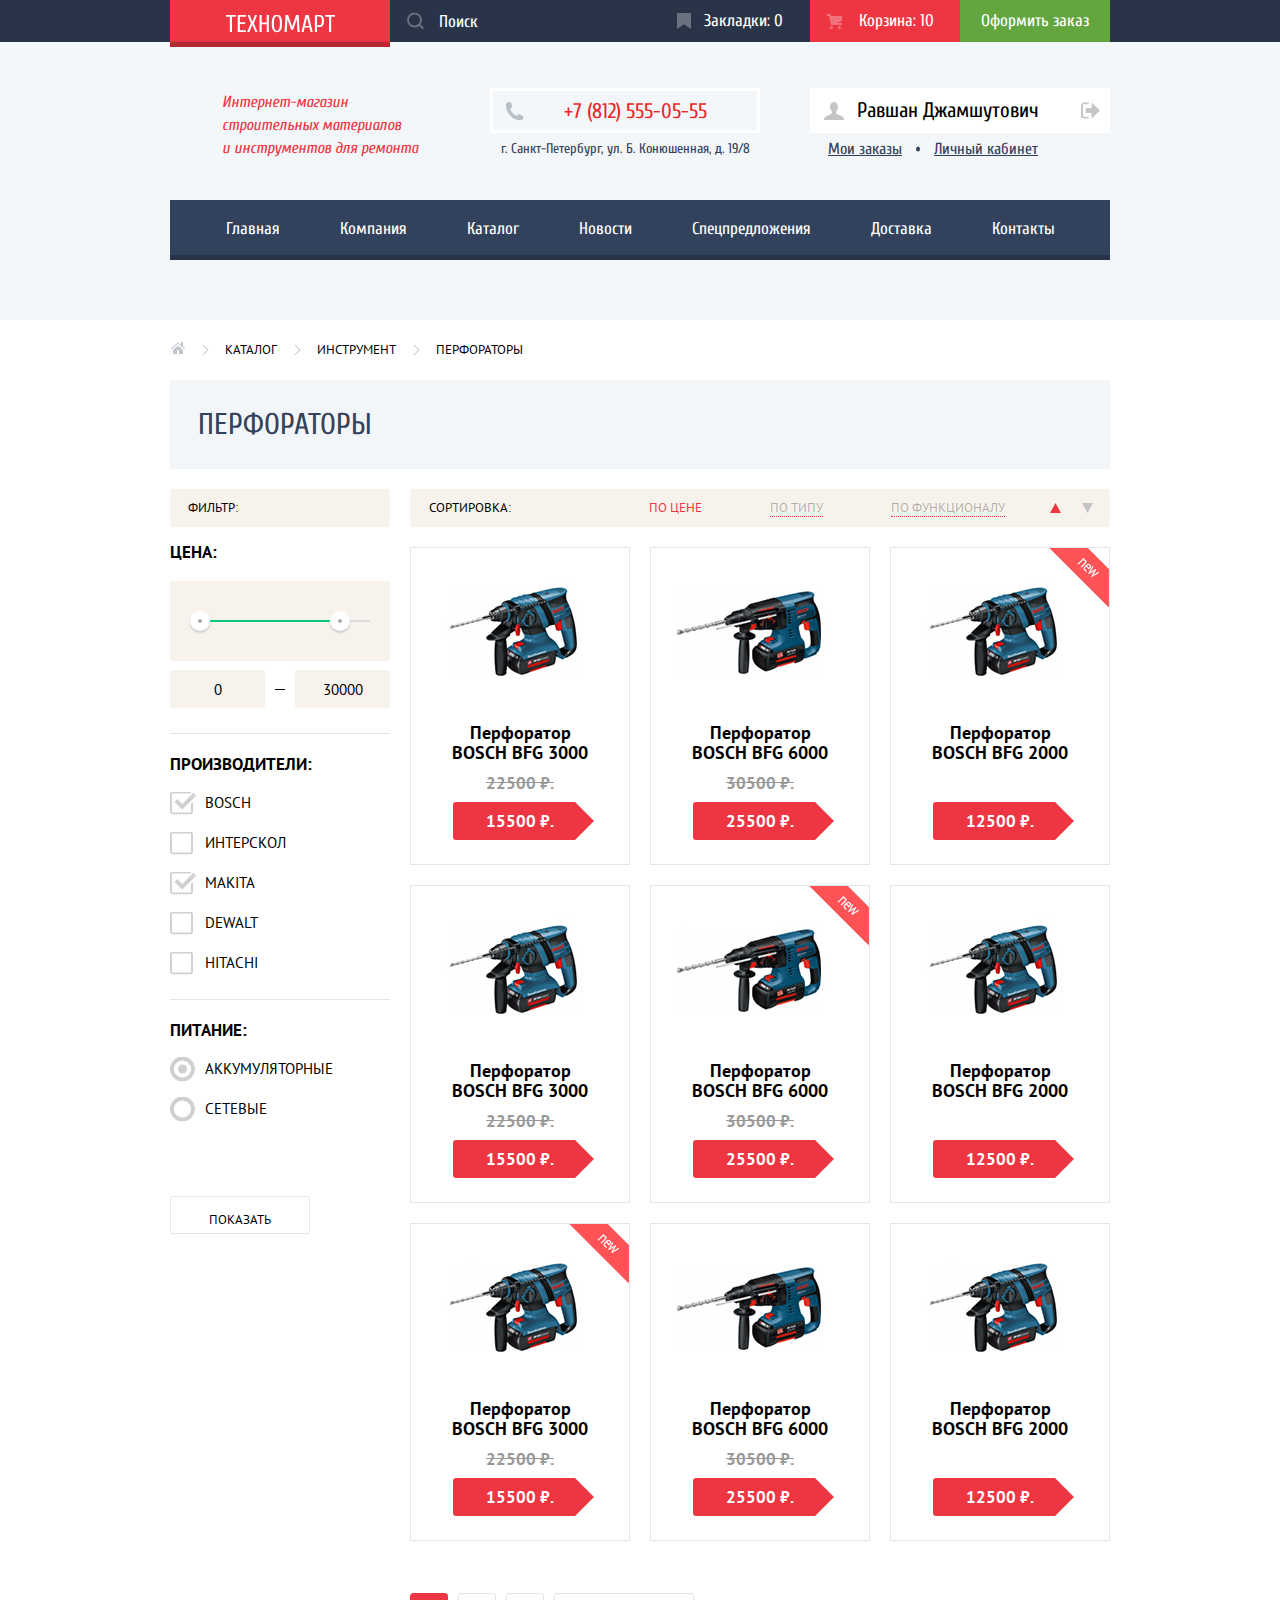
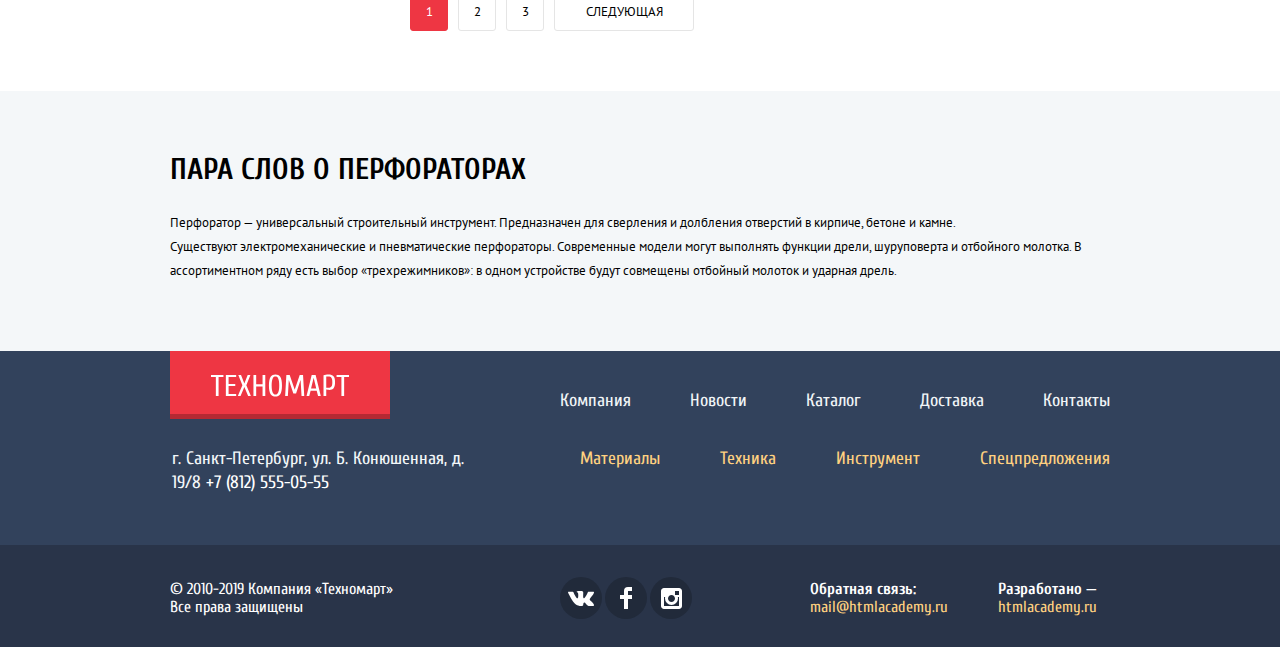
==== commit a80c14b9: "переделаны карточки товара" ====
--- a/catalog.html
+++ b/catalog.html
@@ -196,11 +196,8 @@
             </div>
             <ul class="catalog-list">
               <li class="catalog-item">
-                <a href="#">
+                <a class="catalog-link" href="#">
                   <img class="catalog-item-image" src="img/perforator-3000.jpg" width="218" height="170" alt="Перфоратор BOSCH BFG 3000">
-                </a>
-                <div class="flag">новинка</div>
-                <a href="#" class="catalog-link">
                   <p class="catalog-category">Перфоратор BOSCH BFG 3000</p>
                   <del class="catalog-item-price-old">22500 ₽.</del>
                   <ins class="catalog-item-price">15500 ₽.</ins>
@@ -211,11 +208,8 @@
                 </div>
               </li>
               <li class="catalog-item">
-                <a href="#">
+                <a class="catalog-link" href="#">
                   <img class="catalog-item-image" src="img/perforator-6000.jpg" width="218" height="170" alt="Перфоратор BOSCH BFG 6000">
-                </a>
-                <div class="flag">новинка</div>
-                <a href="#" class="catalog-link">
                   <p class="catalog-category">Перфоратор BOSCH BFG 6000</p>
                   <del class="catalog-item-price-old">30500 ₽.</del>
                   <ins class="catalog-item-price">25500 ₽.</ins>
@@ -226,11 +220,9 @@
                 </div>
               </li>
               <li class="catalog-item">
-                <a href="#">
+                <a class="catalog-link" href="#">
                   <img class="catalog-item-image" src="img/perforator-2000.jpg" width="218" height="170" alt="Перфоратор BOSCH BFG 2000">
-                </a>
-                <div class="flag flag-new">новинка</div>
-                <a href="#" class="catalog-link">
+                  <div class="flag flag-new">новинка</div>
                   <p class="catalog-category catalog-category-new">Перфоратор BOSCH BFG 2000</p>
                   <p class="catalog-item-price">12500 ₽.</p>
                 </a>
@@ -240,11 +232,8 @@
                 </div>
               </li>
               <li class="catalog-item">
-                <a href="#">
+                <a class="catalog-link" href="#">
                   <img class="catalog-item-image" src="img/perforator-3000.jpg" width="218" height="170" alt="Перфоратор BOSCH BFG 3000">
-                </a>
-                <div class="flag">новинка</div>
-                <a href="#" class="catalog-link">
                   <p class="catalog-category">Перфоратор BOSCH BFG 3000</p>
                   <del class="catalog-item-price-old">22500 ₽.</del>
                   <ins class="catalog-item-price">15500 ₽.</ins>
@@ -255,11 +244,9 @@
                 </div>
               </li>
               <li class="catalog-item">
-                <a href="#">
+                <a class="catalog-link" href="#">
                   <img class="catalog-item-image" src="img/perforator-6000.jpg" width="218" height="170" alt="Перфоратор BOSCH BFG 6000">
-                </a>
-                <div class="flag flag-new">новинка</div>
-                <a href="#" class="catalog-link">
+                  <div class="flag flag-new">новинка</div>
                   <p class="catalog-category">Перфоратор BOSCH BFG 6000</p>
                   <del class="catalog-item-price-old">30500 ₽.</del>
                   <ins class="catalog-item-price">25500 ₽.</ins>
@@ -270,11 +257,8 @@
                 </div>
               </li>
               <li class="catalog-item">
-                <a href="#">
+                <a class="catalog-link" href="#">
                   <img class="catalog-item-image" src="img/perforator-2000.jpg" width="218" height="170" alt="Перфоратор BOSCH BFG 2000">
-                </a>
-                <div class="flag">новинка</div>
-                <a href="#" class="catalog-link">
                   <p class="catalog-category catalog-category-new">Перфоратор BOSCH BFG 2000</p>
                   <p class="catalog-item-price">12500 ₽.</p>
                 </a>
@@ -284,11 +268,9 @@
                 </div>
               </li>
               <li class="catalog-item">
-                <a href="#">
+                <a class="catalog-link" href="#">
                   <img class="catalog-item-image" src="img/perforator-3000.jpg" width="218" height="170" alt="Перфоратор BOSCH BFG 3000">
-                </a>
-                <div class="flag flag-new">новинка</div>
-                <a href="#" class="catalog-link">
+                  <div class="flag flag-new">новинка</div>
                   <p class="catalog-category">Перфоратор BOSCH BFG 3000</p>
                   <del class="catalog-item-price-old">22500 ₽.</del>
                   <ins class="catalog-item-price">15500 ₽.</ins>
@@ -299,11 +281,8 @@
                 </div>
               </li>
               <li class="catalog-item">
-                <a href="#">
+                <a class="catalog-link" href="#">
                   <img class="catalog-item-image" src="img/perforator-6000.jpg" width="218" height="170" alt="Перфоратор BOSCH BFG 6000">
-                </a>
-                <div class="flag">новинка</div>
-                <a href="#" class="catalog-link">
                   <p class="catalog-category">Перфоратор BOSCH BFG 6000</p>
                   <del class="catalog-item-price-old">30500 ₽.</del>
                   <ins class="catalog-item-price">25500 ₽.</ins>
@@ -314,11 +293,8 @@
                 </div>
               </li>
               <li class="catalog-item">
-                <a href="#">
+                <a class="catalog-link" href="#">
                   <img class="catalog-item-image" src="img/perforator-2000.jpg" width="218" height="170" alt="Перфоратор BOSCH BFG 2000">
-                </a>
-                <div class="flag">новинка</div>
-                <a href="#" class="catalog-link">
                   <p class="catalog-category catalog-category-new">Перфоратор BOSCH BFG 2000</p>
                   <p class="catalog-item-price">12500 ₽.</p>
                 </a>
--- a/css/style.css
+++ b/css/style.css
@@ -2672,21 +2672,9 @@
 
     position: relative;
 
-    display: -webkit-box;
-    display: -ms-flexbox;
-    display: flex;
-    -webkit-box-align: center;
-    align-items: center;
-    -ms-flex-align: center;
-    -webkit-box-orient: vertical;
-    -webkit-box-direction: normal;
-    -ms-flex-direction: column;
-    flex-direction: column;
-
-    width: 220px;
+     width: 220px;
     min-height: 318px;
     margin: 10px;
-    padding-bottom: 20px;
 
     -webkit-transition-timing-function: linear;
     -o-transition-timing-function: linear;
@@ -2711,6 +2699,7 @@
     box-shadow: 0 10px 25px 0 rgba(41, 52, 73, .5);
   }
 
+ 
   .catalog-item .flag-new {
     background: url('../img/new-flag.png') no-repeat 0 0;
   }
@@ -2749,6 +2738,8 @@
     -webkit-box-direction: normal;
     -ms-flex-direction: column;
     flex-direction: column;
+
+    padding-bottom: 20px;
   }
 
   .catalog-item-price {
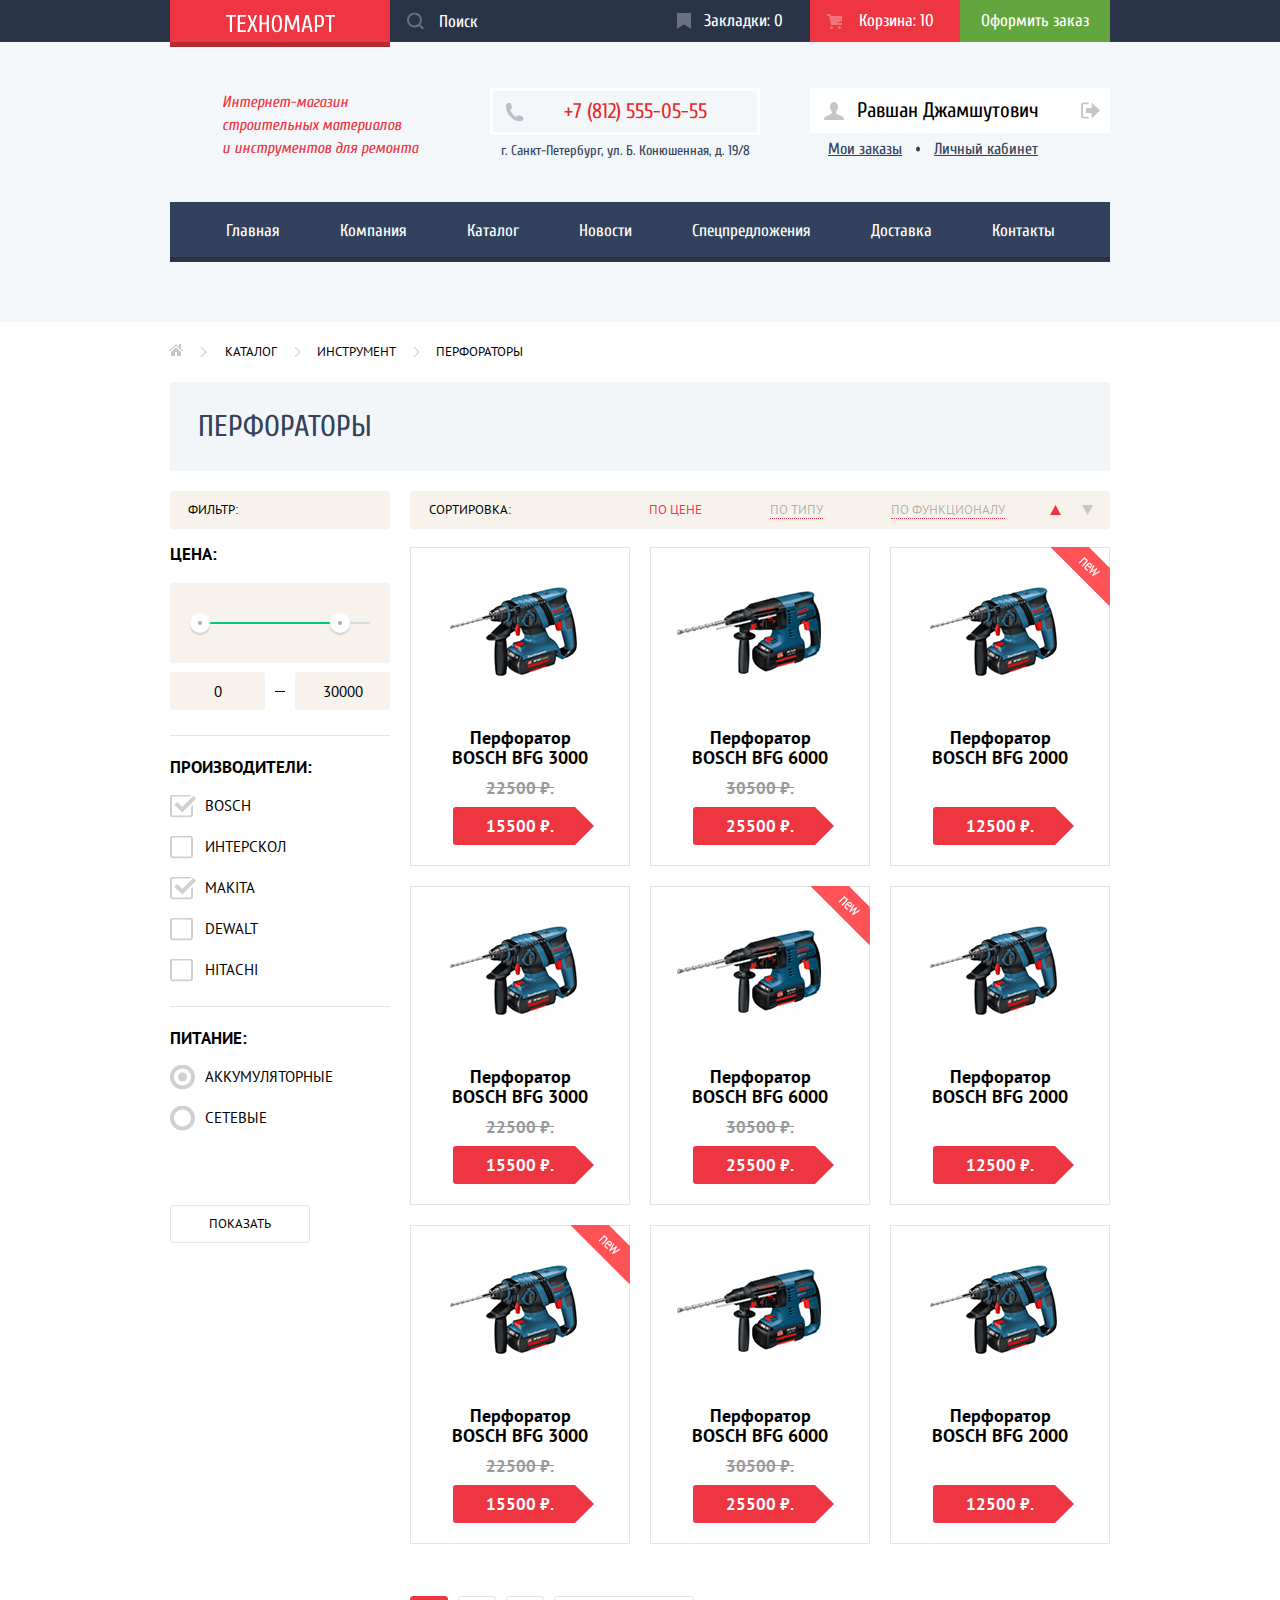
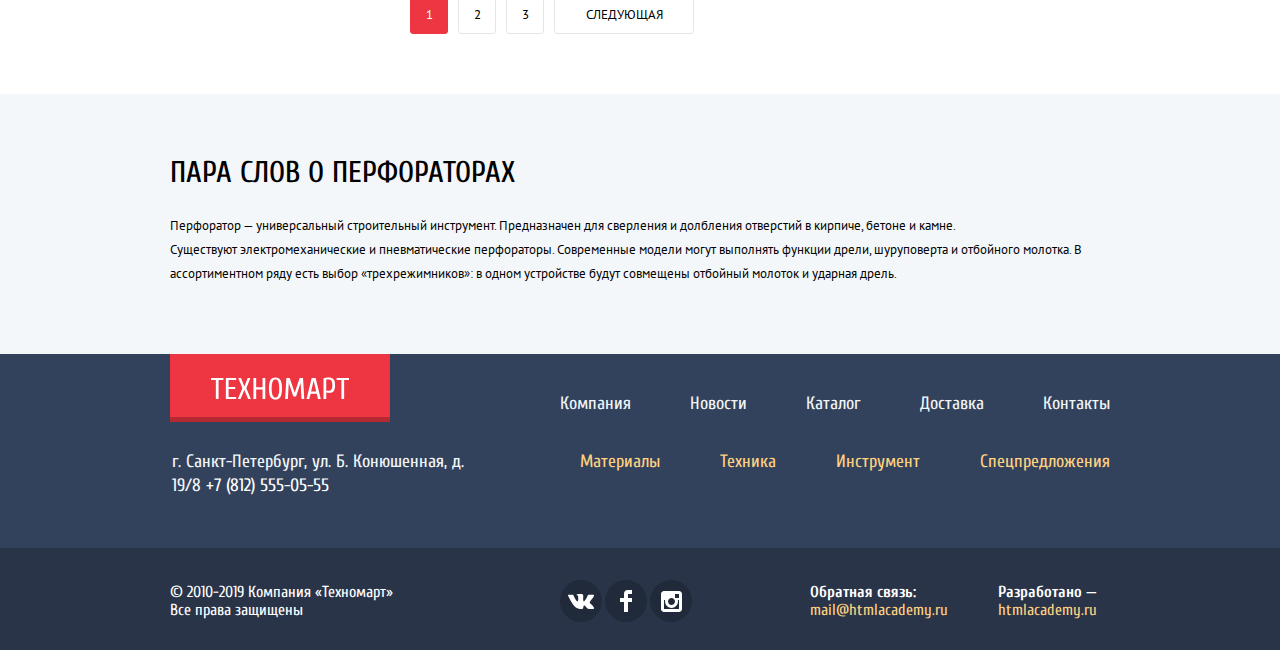
==== commit 820f75ed: "Первая проверка" ====
--- a/catalog.html
+++ b/catalog.html
@@ -7,7 +7,7 @@
   <link href="https://fonts.googleapis.com/css?family=Cuprum:400,400i,700&display=swap&subset=cyrillic-ext" rel="stylesheet">
   <link href="https://fonts.googleapis.com/css?family=PT+Sans:400,700&display=swap&subset=latin-ext" rel="stylesheet">
   <link href="css/normalize.css" rel="stylesheet">
-  <link href="css/style.css" rel="stylesheet">
+  <link href="css/style.min.css" rel="stylesheet">
 </head>
 
 <body>
@@ -394,11 +394,11 @@
             <div class="footer-copyright-wrapper">
               <p class="footer-copyright">
                 <b>Обратная связь:</b>
-                <a class="footer-copyright-link" href="mailto:mail@htmlacademy.ru">mail@htmlacademy.ru</a>
+                <a class="footer-copyright-link" href="mailto:mail@htmlacademy.ru" target="_blank">mail@htmlacademy.ru</a>
               </p>
               <p class="footer-copyright">
                 <b>Разработано —</b>
-                <a class="footer-copyright-link" href="https://htmlacademy.ru/intensive/htmlcss">htmlacademy.ru</a>
+                <a class="footer-copyright-link" href="https://htmlacademy.ru/intensive/htmlcss" target="_blank">htmlacademy.ru</a>
               </p>
             </div>
           </div>
--- a/css/style.min.css
+++ b/css/style.min.css
@@ -0,0 +1 @@
+*,*::before,*::after{-webkit-box-sizing:inherit;box-sizing:inherit}html{-webkit-box-sizing:border-box;box-sizing:border-box}body{font-family:'Cuprum',Arial,sans-serif;font-size:13px;font-weight:400;line-height:24px;min-width:1200px;min-height:100vh;padding:0;text-align:left;text-transform:none;color:#000;background-color:#fff}a{text-decoration:none;color:#fff}img{max-width:100%;height:auto}.visually-hidden{position:absolute;overflow:hidden;clip:rect(0 0 0 0);width:1px;height:1px;margin:-1px;padding:0;border:0}.button-red{font-family:'Cuprum',Arial,sans-serif;font-size:14px;line-height:18px;display:-webkit-box;display:-ms-flexbox;display:flex;-webkit-box-align:center;align-items:center;-ms-flex-align:center;-webkit-box-pack:center;-ms-flex-pack:center;justify-content:center;width:100%;height:38px;padding-right:20px;padding-left:20px;cursor:pointer;-webkit-transition-timing-function:linear;-o-transition-timing-function:linear;transition-timing-function:linear;-webkit-transition-duration:.2s;-o-transition-duration:.2s;transition-duration:.2s;-webkit-transition-property:background-color;-o-transition-property:background-color;transition-property:background-color;text-align:center;vertical-align:middle;text-transform:uppercase;color:#fff;border:none;border-radius:3px;background-color:#ee3643}.button-red:hover,.button-red:focus{background-color:#ca2c37}.button-red:active{background-color:#ba2732}.container{width:940px;margin:0 auto;padding:0}.header{min-height:320px;padding-bottom:60px;background-color:#f4f7f9}.header-menu{font-size:17px;line-height:18px;height:42px;color:#fff;background-color:#293449}.header-menu,.user-navigation,.main-navigation-list,.company-partners,.footer-navigation-list,.footer-navigation-list-yellow,.offers-list,.slider-item,.popular-manufacturer-item,.services-list-item{list-style:none}.header-menu-wrapper{display:-webkit-box;display:-ms-flexbox;display:flex;-webkit-box-align:start;align-items:flex-start;-ms-flex-align:start}.flag{position:absolute;z-index:2;top:-1px;right:-1px;overflow:hidden;width:60px;height:60px;text-indent:-1000px}.header-logo-link{display:-webkit-box;display:-ms-flexbox;display:flex;-webkit-box-align:center;align-items:center;-ms-flex-align:center;-webkit-box-pack:center;-ms-flex-pack:center;justify-content:center;width:220px;height:47px;-webkit-transition-timing-function:linear;-o-transition-timing-function:linear;transition-timing-function:linear;-webkit-transition-duration:.2s;-o-transition-duration:.2s;transition-duration:.2s;-webkit-transition-property:background-color,-webkit-box-shadow;-o-transition-property:background-color,box-shadow;transition-property:background-color,-webkit-box-shadow;transition-property:background-color,box-shadow;transition-property:background-color,box-shadow,-webkit-box-shadow;background-color:#ee3643;-webkit-box-shadow:inset 0 -5px 0 0 rgba(0,0,0,.24);box-shadow:inset 0 -5px 0 0 rgba(0,0,0,.24)}.header-logo-link:hover,.header-logo-link:focus{background-color:#ca2c37}.header-logo-link:active{background-color:#ba2732}.main-page{pointer-events:none}.header-logo-img{width:109px;height:19px}.search{position:relative;display:-webkit-box;display:-ms-flexbox;display:flex;width:270px;height:42px}.search-input{font-family:'Cuprum',Arial,sans-serif;font-size:17px;font-weight:400;line-height:18px;width:100%;height:100%;padding-left:49px;-webkit-transition:background-color .2s linear;-o-transition:background-color .2s linear;transition:background-color .2s linear;text-align:left;color:#fff;border:none;outline:none;background-color:#293449}.search-input::-webkit-input-placeholder{color:#fff}.search-input::-moz-placeholder{color:#fff}.search-input:-ms-input-placeholder{color:#fff}.search-input:focus::-webkit-input-placeholder{color:#b5b5b5}.search-input:focus::-moz-placeholder{color:#b5b5b5}.search-input:focus:-ms-input-placeholder{color:#b5b5b5}.search-input:hover{background-color:#212a3a}.search-input:focus{color:#000;background-color:#fff}.search-icon{position:absolute;top:50%;left:17px;width:17px;height:17px;-webkit-transition-timing-function:linear;-o-transition-timing-function:linear;transition-timing-function:linear;-webkit-transition-duration:.2s;-o-transition-duration:.2s;transition-duration:.2s;-webkit-transition-property:fill,opacity;-o-transition-property:fill,opacity;transition-property:fill,opacity;-webkit-transform:translateY(-50%);-ms-transform:translateY(-50%);transform:translateY(-50%);pointer-events:none;opacity:.3;fill:#fff}.search-input:hover+.search-icon{opacity:1}.search-input:focus+.search-icon{opacity:1;fill:#ee3643}.header-menu-link{font-size:17px;line-height:18px;display:-webkit-box;display:-ms-flexbox;display:flex;-webkit-box-align:center;align-items:center;-ms-flex-align:center;width:150px;height:42px;padding-right:17px;padding-left:17px;-webkit-transition-timing-function:linear;-o-transition-timing-function:linear;transition-timing-function:linear;-webkit-transition-duration:.2s;-o-transition-duration:.2s;transition-duration:.2s;-webkit-transition-property:background-color,color;-o-transition-property:background-color,color;transition-property:background-color,color;color:#fff;background-color:#293449}.header-menu-link:hover,.header-menu-link:focus{background-color:#212a3a}.header-menu-link:active{color:rgba(255,255,255,.6);background-color:#161d29}.header-menu-link.active{background-color:#ee3643}.header-menu-icon-bookmark{width:14px;height:16px;margin-right:13px}.header-menu-icon-cart{width:15px;height:15px;margin-right:17px}.header-menu-link svg{-webkit-transition-timing-function:linear;-o-transition-timing-function:linear;transition-timing-function:linear;-webkit-transition-duration:.2s;-o-transition-duration:.2s;transition-duration:.2s;-webkit-transition-property:fill,opacity;-o-transition-property:fill,opacity;transition-property:fill,opacity;opacity:.3;fill:#fff}.header-menu-link:hover svg,.header-menu-link:focus svg{opacity:1}.header-menu-link:active svg{opacity:.5}.order{display:-webkit-box;display:-ms-flexbox;display:flex;-webkit-box-align:center;align-items:center;-ms-flex-align:center;-webkit-box-pack:center;-ms-flex-pack:center;justify-content:center;width:150px;height:42px;-webkit-transition-timing-function:linear;-o-transition-timing-function:linear;transition-timing-function:linear;-webkit-transition-duration:.2s;-o-transition-duration:.2s;transition-duration:.2s;-webkit-transition-property:background-color;-o-transition-property:background-color;transition-property:background-color;background-color:#63a63e}.order:hover,.order:focus{background-color:#5fbb2d}.order:active{color:rgba(255,255,255,.5);background-color:#518534}.header-info-wrapper{display:-webkit-box;display:-ms-flexbox;display:flex;-webkit-box-align:start;align-items:flex-start;-ms-flex-align:start;-webkit-box-pack:justify;-ms-flex-pack:justify;justify-content:space-between;width:940px;padding-top:46px;padding-bottom:39px}.page-title{font-size:16px;font-weight:400;font-style:italic;line-height:23px;width:250px;margin:0;margin-right:20px;padding-top:3px;padding-left:52px;color:#ee3643}.header-contacts{display:-webkit-box;display:-ms-flexbox;display:flex;-webkit-box-orient:vertical;-webkit-box-direction:normal;-ms-flex-direction:column;flex-direction:column;width:270px}.header-contacts-tel{font-size:21px;line-height:21px;position:relative;margin:0;padding-top:10px;padding-right:46px;padding-bottom:10px;padding-left:71px;color:#e9292a;border:3px solid #fff}.header-contacts-tel::before{position:absolute;top:50%;left:12px;width:19px;height:19px;content:'';-webkit-transform:translateY(-50%);-ms-transform:translateY(-50%);transform:translateY(-50%);background-image:url(../img/icon-phone.svg);background-repeat:no-repeat;background-position:0 0}.header-contacts p{font-size:14px;margin:0;padding-top:4px;text-align:center;color:#32425c}.user-navigation{display:-webkit-box;display:-ms-flexbox;display:flex;-webkit-box-align:start;align-items:flex-start;-ms-flex-align:start;-webkit-box-pack:end;-ms-flex-pack:end;justify-content:flex-end;width:300px;min-height:45px}.user-navigation-login,.user-navigation-checkin{font-size:21px;line-height:21px;height:45px;-webkit-transition-timing-function:linear;-o-transition-timing-function:linear;transition-timing-function:linear;-webkit-transition-duration:.2s;-o-transition-duration:.2s;transition-duration:.2s;-webkit-transition-property:background-color,color;-o-transition-property:background-color,color;transition-property:background-color,color;color:#000;background-color:#fff}.user-navigation-login{display:-webkit-box;display:-ms-flexbox;display:flex;-webkit-box-align:center;align-items:center;-ms-flex-align:center;width:121px;margin-right:10px;padding-right:15px;padding-left:15px}.user-navigation-login:hover,.user-navigation-checkin:hover,.user-navigation-login:focus,.user-navigation-checkin:focus{color:#ee3643}.user-navigation-login:active,.user-navigation-checkin:active{color:rgba(0,0,0,.3)}.user-navigation-icon{width:20px;height:17px;margin-right:12px}.user-navigation-checkin{display:-webkit-box;display:-ms-flexbox;display:flex;-webkit-box-align:center;align-items:center;-ms-flex-align:center;-webkit-box-pack:center;-ms-flex-pack:center;justify-content:center;width:150px}.user-navigation-login svg{-webkit-transition-timing-function:linear;-o-transition-timing-function:linear;transition-timing-function:linear;-webkit-transition-duration:.2s;-o-transition-duration:.2s;transition-duration:.2s;-webkit-transition-property:fill;-o-transition-property:fill;transition-property:fill;fill:#c5c5c5}.user-navigation-login:hover svg,.user-navigation-login:focus svg{fill:#32425c}.user-navigation-login:active svg{fill:#c5c5c5}.catalog-user-navigation{display:-webkit-box;display:-ms-flexbox;display:flex;-webkit-box-orient:vertical;-webkit-box-direction:normal;-ms-flex-direction:column;flex-direction:column;width:300px}.user-navigation-wrapper{display:-webkit-box;display:-ms-flexbox;display:flex;margin-bottom:7px}.user-navigation-profile{font-size:21px;line-height:21px;display:-webkit-box;display:-ms-flexbox;display:flex;-webkit-box-align:center;align-items:center;-ms-flex-align:center;-webkit-box-flex:1;-ms-flex-positive:1;flex-grow:1;min-height:45px;padding:10px 14px;-webkit-transition-timing-function:linear;-o-transition-timing-function:linear;transition-timing-function:linear;-webkit-transition-duration:.2s;-o-transition-duration:.2s;transition-duration:.2s;-webkit-transition-property:color;-o-transition-property:color;transition-property:color;color:#000;background-color:#fff}.user-navigation-profile:hover,.user-navigation-profile:focus{color:#ee3643}.user-navigation-profile:active{color:rgba(0,0,0,.3)}.catalog-user-icon{width:20px;height:18px;margin-right:13px}.user-navigation-profile svg{-webkit-transition-timing-function:linear;-o-transition-timing-function:linear;transition-timing-function:linear;-webkit-transition-duration:.2s;-o-transition-duration:.2s;transition-duration:.2s;-webkit-transition-property:fill;-o-transition-property:fill;transition-property:fill;fill:#c5c5c5}.user-navigation-profile:hover svg,.user-navigation-profile:focus svg{fill:#32425c}.user-navigation-profile:active svg{fill:#c5c5c5}.user-navigation-exit{display:-webkit-box;display:-ms-flexbox;display:flex;-webkit-box-align:center;align-items:center;-ms-flex-align:center;-ms-flex-negative:0;flex-shrink:0;-webkit-box-pack:center;-ms-flex-pack:center;justify-content:center;width:40px;min-height:45px;background-color:#fff}.catalog-exit-icon{width:20px;height:17px}.user-navigation-exit svg{-webkit-transition-timing-function:linear;-o-transition-timing-function:linear;transition-timing-function:linear;-webkit-transition-duration:.2s;-o-transition-duration:.2s;transition-duration:.2s;-webkit-transition-property:fill;-o-transition-property:fill;transition-property:fill;fill:#c5c5c5}.user-navigation-exit:hover svg,.user-navigation-exit:focus svg{fill:#32425c}.user-navigation-exit:active svg{fill:#c5c5c5}.navigation-links{position:relative;display:-webkit-box;display:-ms-flexbox;display:flex;-webkit-box-align:start;align-items:flex-start;-ms-flex-align:start;padding-left:18px}.user-navigation-link{font-size:16px;line-height:18px;position:relative;margin-right:32px;-webkit-transition-timing-function:linear;-o-transition-timing-function:linear;transition-timing-function:linear;-webkit-transition-duration:.2s;-o-transition-duration:.2s;transition-duration:.2s;-webkit-transition-property:color;-o-transition-property:color;transition-property:color;text-decoration:underline;color:#32425c}.user-navigation-link:last-child{margin-right:0}.user-navigation-link:hover,.user-navigation-link:focus{color:#ee3643}.user-navigation-link:active{color:rgba(50,66,92,.3)}.user-navigation-link::after{position:absolute;top:50%;right:-18px;width:4px;height:5px;content:'';-webkit-transform:translateY(-50%);-ms-transform:translateY(-50%);transform:translateY(-50%);border-radius:50%;background-color:#32425c}.user-navigation-link:last-child::after{display:none}.main-navigation{background-color:#32425c;-webkit-box-shadow:inset 0 -5px 0 0 #293449;box-shadow:inset 0 -5px 0 0 #293449}.main-navigation-list{font-size:17px;line-height:17px;display:-webkit-box;display:-ms-flexbox;display:flex;-ms-flex-wrap:wrap;flex-wrap:wrap;-webkit-box-pack:center;-ms-flex-pack:center;justify-content:center;width:940px;min-height:60px;margin:0;padding:0;color:#fff}.main-navigation-list a{display:block;padding:20px 30px;-webkit-transition-timing-function:linear;-o-transition-timing-function:linear;transition-timing-function:linear;-webkit-transition-duration:.2s;-o-transition-duration:.2s;transition-duration:.2s;-webkit-transition-property:background-color;-o-transition-property:background-color;transition-property:background-color;vertical-align:middle}.main-navigation-list a:hover,.main-navigation-list a:focus{background-color:#293449}.main-navigation-list a:active{color:rgb(255,255,255,.5);background-color:#293449}.offers{margin-bottom:43px;padding-top:59px}.offers-top{margin-bottom:20px}.offers-list-top{display:-webkit-box;display:-ms-flexbox;display:flex;-ms-flex-wrap:wrap;flex-wrap:wrap;margin:0;margin:-10px;padding:0}.offers-list-item{font-size:24px;font-weight:700;line-height:30px;position:relative;display:-webkit-box;display:-ms-flexbox;display:flex;-webkit-box-orient:vertical;-webkit-box-direction:normal;-ms-flex-direction:column;flex-direction:column;-webkit-box-pack:justify;-ms-flex-pack:justify;justify-content:space-between;width:300px;height:123px;margin:10px;padding-top:21px;padding-right:120px;padding-bottom:22px;padding-left:22px;color:#fff}.offers-list-item:after{position:absolute;top:50%;content:'';-webkit-transform:translateY(-50%);-ms-transform:translateY(-50%);transform:translateY(-50%);background-repeat:no-repeat;background-position:0 0}.offers-list-item .flag{top:0;right:0}.offers-list-item .flag-new{background:url(../img/new-flag.png) no-repeat 0 0}.materials{background-color:#ffbf47}.materials::after{right:43px;width:44px;height:65px;background-image:url(../img/icon-1.svg)}.tools{background-color:#3bbce3}.tools::after{right:28px;width:75px;height:61px;background-image:url(../img/icon-2.svg)}.tech{background-color:#dc91d8}.tech::after{right:31px;width:78px;height:62px;background-image:url(../img/icon-3.svg)}.offers-list-bottom{display:-webkit-box;display:-ms-flexbox;display:flex;-webkit-box-orient:vertical;-webkit-box-direction:normal;-ms-flex-direction:column;flex-direction:column;margin:-10px;padding:0}.offers-bottom{display:-webkit-box;display:-ms-flexbox;display:flex;-webkit-box-pack:justify;-ms-flex-pack:justify;justify-content:space-between}.slider{position:relative;margin-right:20px}.slider-controls{position:absolute;z-index:1;bottom:31px;left:50%;display:-webkit-box;display:-ms-flexbox;display:flex;-webkit-box-align:center;align-items:center;-ms-flex-align:center;-webkit-transform:translateX(-50%);-ms-transform:translateX(-50%);transform:translateX(-50%)}.slider-control{position:relative;width:10px;height:10px;margin:5px;border-radius:50%;background-color:#fff}.slider-controls .active::before{position:absolute;z-index:1;top:50%;left:50%;width:6px;height:6px;content:'';-webkit-transform:translate(-50%,-50%);-ms-transform:translate(-50%,-50%);transform:translate(-50%,-50%);border-radius:50%;background-color:#ee3643}.slider-arrows{position:absolute;z-index:1;top:50%;right:20px;left:25px;display:-webkit-box;display:-ms-flexbox;display:flex;-webkit-box-align:center;align-items:center;-ms-flex-align:center;-webkit-box-pack:justify;-ms-flex-pack:justify;justify-content:space-between;-webkit-transform:translateY(-50%);-ms-transform:translateY(-50%);transform:translateY(-50%)}.slider-arrow{width:22px;height:40px;margin:0;padding:0;cursor:pointer;-webkit-transition-timing-function:linear;-o-transition-timing-function:linear;transition-timing-function:linear;-webkit-transition-duration:.2s;-o-transition-duration:.2s;transition-duration:.2s;-webkit-transition-property:color;-o-transition-property:color;transition-property:color;color:#fff;border:none;background:transparent}.slider-arrow:hover,.slider-arrow:focus{color:#ee3643}.slider-arrow svg{fill:currentColor}.slider-arrow:hover svg,.slider-arrow:focus svg{fill:currentColor}.slider-list{width:620px;height:266px;margin:0;padding:0;list-style:none}.slider-item{position:relative;display:none;-webkit-box-orient:vertical;-webkit-box-direction:normal;-ms-flex-direction:column;flex-direction:column;width:100%;height:100%;padding:24px 25px 22px}.slider-item.active{display:-webkit-box;display:-ms-flexbox;display:flex}.slider-title{font-size:36px;font-weight:700;line-height:36px;position:relative;z-index:1;margin:0;margin-bottom:1px;text-transform:uppercase;color:#fff}.slider-text{font-size:18px;position:relative;z-index:1;margin:0;color:#fff}.slider-image{position:absolute;z-index:0;top:0;left:0;width:100%;height:100%}.slider-link{z-index:1;width:195px;margin-top:auto}.sales{background-color:#8ed78f}.sales::after{right:45px;width:59px;height:72px;background-image:url(../img/icon-4.svg)}.delivery{background-color:#ffc047}.delivery::after{right:31px;width:78px;height:63px;background-image:url(../img/icon-5.svg)}.offers-list-item p{margin:0;margin-bottom:10px}.offers-button{font-size:14px;line-height:18px;-webkit-transform:translateX(3px);-ms-transform:translateX(3px);transform:translateX(3px);display:-webkit-box;display:-ms-flexbox;display:flex;-webkit-box-align:center;align-items:center;-ms-flex-align:center;-webkit-box-pack:center;-ms-flex-pack:center;justify-content:center;width:135px;height:38px;-webkit-transition-timing-function:linear;-o-transition-timing-function:linear;transition-timing-function:linear;-webkit-transition-duration:.2s;-o-transition-duration:.2s;transition-duration:.2s;-webkit-transition-property:background-color;-o-transition-property:background-color;transition-property:background-color;text-align:center;text-transform:uppercase;border-radius:2px;background-color:rgba(0,0,0,.1)}.offers-button:hover,.offers-button:focus{background-color:rgba(0,0,0,.2)}.offers-button:active{background-color:rgba(0,0,0,.3)}.about-company{position:relative;display:-webkit-box;display:-ms-flexbox;display:flex;-webkit-box-pack:justify;-ms-flex-pack:justify;justify-content:space-between;padding-top:79px;padding-bottom:86px}.company{display:-webkit-box;display:-ms-flexbox;display:flex;-webkit-box-orient:vertical;-webkit-box-direction:normal;-ms-flex-direction:column;flex-direction:column;width:519px}.contacts{display:-webkit-box;display:-ms-flexbox;display:flex;-webkit-box-orient:vertical;-webkit-box-direction:normal;-ms-flex-direction:column;flex-direction:column;width:300px}.section-title{font-size:30px;line-height:30px;font-weight:500;margin:0;margin-bottom:26px;text-transform:uppercase}.section-text{font-family:'PT Sans',Arial,sans-serif;margin:0}.about-company-text{letter-spacing:.11px}.section-text+.section-text{margin-top:24px}.company-text{margin-bottom:21px}.contacts-text{margin-bottom:31px}.contacts .section-text{max-width:179px}.company-partners{font-size:18px;line-height:20px;width:386px;margin:0;margin-bottom:36px;padding:0}.company-partners-item{position:relative;padding-left:36px}.company-partners-item+.company-partners-item{margin-top:20px}.company-partners-item::before{position:absolute;top:50%;left:0;width:25px;height:2px;content:'';-webkit-transform:translateY(-50%);-ms-transform:translateY(-50%);transform:translateY(-50%);background-color:#ee3643}.contacts-link{margin-bottom:40px;cursor:pointer}.contacts-link-img{display:block;width:300px;height:158px;background-color:#f4f2ed}.company .button-red{width:220px}.contacts .button-red{width:100%}.modal-map{position:absolute;z-index:10;bottom:33px;left:50%;display:none;display:none;width:940px;height:446px;-webkit-transform:translateX(-50%);-ms-transform:translateX(-50%);transform:translateX(-50%);border-radius:3px;background-color:#565656;-webkit-box-shadow:0 0 15px 2px rgba(47,42,43,.5);box-shadow:0 0 15px 2px rgba(47,42,43,.5)}.modal-close{position:absolute;top:15px;right:9px;width:21px;height:21px;cursor:pointer;border:none;outline:none;background-color:transparent;background-image:url(../img/icon-close.svg);background-repeat:no-repeat;background-position:0 0}.modal-map .modal-close{top:9px}.modal-message{position:fixed;z-index:10;top:50%;left:50%;display:none;width:620px;height:430px;-webkit-transform:translate(-50%,-50%);-ms-transform:translate(-50%,-50%);transform:translate(-50%,-50%);background-color:#fff;-webkit-box-shadow:0 20px 40px 0 rgba(0,0,0,.75);box-shadow:0 20px 40px 0 rgba(0,0,0,.75)}.modal-message::before{position:absolute;top:0;width:100%;height:7px;content:'';background-color:#ff5257}.modal-message-form{display:-webkit-box;display:-ms-flexbox;display:flex;-webkit-box-orient:vertical;-webkit-box-direction:normal;-ms-flex-direction:column;flex-direction:column;padding-top:51px}.modal-message-top{display:-webkit-box;display:-ms-flexbox;display:flex;-webkit-box-pack:justify;-ms-flex-pack:justify;justify-content:space-between;margin-bottom:20px;padding:0 80px}.modal-message-label{font-size:18px;line-height:18px;display:block;margin-bottom:13px}.modal-message-input,.modal-message-textarea{font-family:'PT Sans',Arial,sans-serif;font-size:13px;line-height:18px;padding:5px 16px;-webkit-transition-timing-function:linear;-o-transition-timing-function:linear;transition-timing-function:linear;-webkit-transition-duration:.2s;-o-transition-duration:.2s;transition-duration:.2s;-webkit-transition-property:border;-o-transition-property:border;transition-property:border;color:#a9a9a9;border:2px solid #d7dcde;border-radius:3px;outline:none}.modal-message-input{width:220px;height:38px}.modal-message-bottom{padding:0 80px;padding-bottom:30px}.modal-message-input:hover,.modal-message-textarea:hover{border:2px solid #b5b5b5}.modal-message-input:focus,.modal-message-textarea:focus{border:2px solid #ee3643}.modal-message-textarea{width:460px;min-height:114px;padding:10px 16px;resize:none;border:2px solid #d7dcde;border-radius:3px}.massege-button{display:-webkit-box;display:-ms-flexbox;display:flex;-webkit-box-align:center;align-items:center;-ms-flex-align:center;width:100%;height:112px;padding:0 80px;background-color:#f4f4f4}.modal-cart{position:absolute;z-index:10;top:50%;left:50%;display:none;width:620px;height:282px;-webkit-transform:translate(-50%,-50%);-ms-transform:translate(-50%,-50%);transform:translate(-50%,-50%);background-color:#fff;-webkit-box-shadow:0 20px 40px 0 rgba(41,52,73,.75);box-shadow:0 20px 40px 0 rgba(41,52,73,.75)}.modal-cart::before{position:absolute;top:0;width:100%;height:7px;content:'';background-color:#ff5257}.modal-cart-title{font-size:30px;line-height:30px;position:relative;margin-top:70px;margin-bottom:70px;margin-left:179px}.modal-cart-title::before{position:absolute;top:50%;left:-98px;width:66px;height:66px;content:'';-webkit-transform:translateY(-50%);-ms-transform:translateY(-50%);transform:translateY(-50%);background-image:url(../img/icon-mark.svg)}.modal-cart-buttons{display:-webkit-box;display:-ms-flexbox;display:flex;-webkit-box-pack:justify;-ms-flex-pack:justify;justify-content:space-between;padding:37px 80px;background-color:#f1f1f1}.modal-cart-checkout,.modal-cart-continue{width:220px}.modal-cart-continue{cursor:pointer;-webkit-transition-timing-function:linear;-o-transition-timing-function:linear;transition-timing-function:linear;-webkit-transition-duration:.2s;-o-transition-duration:.2s;transition-duration:.2s;-webkit-transition-property:border,color,background-color;-o-transition-property:border,color,background-color;transition-property:border,color,background-color;color:#000;border:1px solid #fff;outline:none;background-color:#fff}.modal-cart-continue:hover,.modal-cart-continue:focus{border:1px solid #ee3643;background-color:#fff}.modal-cart-continue:active{color:rgba(50,66,92,.3);border:1px solid #32425c;background-color:#fff}.modal-show{display:block}.footer-menu{font-size:18px;line-height:24px;color:#f3f7f9;background-color:#32425c}.footer-menu-wrapper{display:-webkit-box;display:-ms-flexbox;display:flex;-webkit-box-pack:justify;-ms-flex-pack:justify;justify-content:space-between;padding-bottom:50px}.footer-menu-column{display:-webkit-box;display:-ms-flexbox;display:flex;-webkit-box-orient:vertical;-webkit-box-direction:normal;-ms-flex-direction:column;flex-direction:column}.footer-contacts{width:325px;margin:0;padding-left:2px}.footer-logo-link{display:-webkit-box;display:-ms-flexbox;display:flex;-webkit-box-align:center;align-items:center;-ms-flex-align:center;-webkit-box-pack:center;-ms-flex-pack:center;justify-content:center;width:220px;height:68px;margin-bottom:28px;-webkit-transition-timing-function:linear;-o-transition-timing-function:linear;transition-timing-function:linear;-webkit-transition-duration:.2s;-o-transition-duration:.2s;transition-duration:.2s;-webkit-transition-property:background-color,-webkit-box-shadow;-o-transition-property:background-color,box-shadow;transition-property:background-color,-webkit-box-shadow;transition-property:background-color,box-shadow;transition-property:background-color,box-shadow,-webkit-box-shadow;background-color:#ee3643;-webkit-box-shadow:inset 0 -5px 0 0 rgba(0,0,0,.24);box-shadow:inset 0 -5px 0 0 rgba(0,0,0,.24)}.footer-logo-link:hover,.footer-logo-link:focus{background-color:#ca2c37}.footer-logo-link:active{background-color:#ba2732}.footer-logo-img{width:138px;height:23px}.footer-navigation{display:-webkit-box;display:-ms-flexbox;display:flex;-webkit-box-orient:vertical;-webkit-box-direction:normal;-ms-flex-direction:column;flex-direction:column;-webkit-box-pack:start;-ms-flex-pack:start;justify-content:flex-start;min-width:482px}.footer-navigation-list{display:-webkit-box;display:-ms-flexbox;display:flex;-webkit-box-pack:end;-ms-flex-pack:end;justify-content:flex-end;margin:0;margin-bottom:34px;padding:0;padding-top:38px}.footer-navigation-list li{margin-left:59px}.footer-navigation-list a{text-decoration:none;color:#f1f5f7}.footer-navigation-list-yellow{display:-webkit-box;display:-ms-flexbox;display:flex;-webkit-box-pack:end;-ms-flex-pack:end;justify-content:flex-end;margin:0;padding:0}.footer-navigation-list-yellow li{margin-left:60px}.footer-navigation-list-yellow a{color:#ffd180}.footer-navigation-list a:hover,.footer-navigation-list a:focus,.footer-navigation-list-yellow a:hover,.footer-navigation-list-yellow a:focus{text-decoration:underline}.footer-navigation-list a:active{text-decoration:none;color:rgba(241,245,247,.5)}.footer-navigation-list-yellow a:active{text-decoration:none;color:rgba(255,209,128,.5)}.footer-info-wrapper{display:-webkit-box;display:-ms-flexbox;display:flex;-webkit-box-align:center;align-items:center;-ms-flex-align:center;-webkit-box-pack:justify;-ms-flex-pack:justify;justify-content:space-between;padding-top:19px;padding-bottom:15px}.footer-info-text{width:228px;margin:0;margin-right:44px}.footer-copyright-wrapper{display:-webkit-box;display:-ms-flexbox;display:flex;-webkit-box-pack:justify;-ms-flex-pack:justify;justify-content:space-between;width:300px}.footer-copyright{margin-right:50px}.footer-copyright-wrapper p:last-of-type{margin-right:0}.footer-info{font-size:16px;line-height:18px;color:#fff;background-color:#293449}.footer-social ul{display:-webkit-box;display:-ms-flexbox;display:flex;-ms-flex-wrap:wrap;flex-wrap:wrap;-webkit-box-pack:justify;-ms-flex-pack:justify;justify-content:space-between;width:132px;margin:0;margin-right:20px;margin-left:20px;padding:0;list-style:none}.social-button{display:-webkit-box;display:-ms-flexbox;display:flex;-webkit-box-align:center;align-items:center;-ms-flex-align:center;-webkit-box-pack:center;-ms-flex-pack:center;justify-content:center;width:42px;height:42px;-webkit-transition-timing-function:linear;-o-transition-timing-function:linear;transition-timing-function:linear;-webkit-transition-duration:.2s;-o-transition-duration:.2s;transition-duration:.2s;-webkit-transition-property:background-color;-o-transition-property:background-color;transition-property:background-color;border-radius:50%;background-color:#212a3a}.social-button:hover,.social-button:focus,.social-button:active{background-color:#ee3643}.footer-copyright-link{color:#ffd180}.footer-copyright-link:hover,.footer-copyright-link:focus{text-decoration:underline}.footer-copyright-link:active{color:#ee3643}.breadcrumbs{display:-webkit-box;display:-ms-flexbox;display:flex;-webkit-box-align:center;align-items:center;-ms-flex-align:center;height:60px;margin:0;padding:0;list-style:none}.breadcrumbs-item{position:relative;padding:0 20px}.breadcrumbs .breadcrumbs-item:first-child{padding-left:0;-webkit-transform:translateX(-2px);-ms-transform:translateX(-2px);transform:translateX(-2px)}.breadcrumbs-item:last-child .breadcrumbs-item-link{pointer-events:none}.breadcrumbs-item::after{position:absolute;top:50%;right:-4px;width:8px;height:12px;content:'';-webkit-transform:translateY(-50%);-ms-transform:translateY(-50%);transform:translateY(-50%);border-radius:50%;background-image:url(../img/icon-right-small.svg);background-repeat:no-repeat;background-position:0 0}.breadcrumbs .breadcrumbs-item:last-child::after{display:none}.breadcrumbs-item-link{font-family:'PT Sans',Arial,sans-serif;font-size:13px;font-weight:400;line-height:18px;text-decoration:none;text-transform:uppercase;color:#000}.catalog-title{font-size:30px;font-weight:400;line-height:30px;display:-webkit-box;display:-ms-flexbox;display:flex;-webkit-box-align:center;align-items:center;-ms-flex-align:center;margin:0;margin-bottom:20px;padding:30px 28px 29px;text-transform:uppercase;color:#32425c;background-color:#f2f6f8}.filters{display:-webkit-box;display:-ms-flexbox;display:flex;-webkit-box-orient:vertical;-webkit-box-direction:normal;-ms-flex-direction:column;flex-direction:column;width:220px;margin-right:20px}.filter{margin-top:-10px}.filter-title{font-family:'PT Sans',Arial,sans-serif;font-size:13px;font-weight:400;line-height:18px;display:-webkit-box;display:-ms-flexbox;display:flex;-webkit-box-align:center;align-items:center;-ms-flex-align:center;min-height:38px;margin:0;margin-bottom:20px;padding:5px 18px;text-transform:uppercase;border-radius:3px;background-color:#f7f3ec}.filter fieldset{width:100%;margin:0;margin-bottom:16px;padding:0;padding-bottom:25px;border:none;border-bottom:1px solid #e5e5e5}.filter fieldset:last-of-type{border:none}.filter legend{font-family:'PT Sans',Arial,sans-serif;font-size:17px;font-weight:700;line-height:30px;margin-bottom:14px;text-transform:uppercase}.filter ul{font-family:'PT Sans',Arial,sans-serif;line-height:20px;margin:0;padding:0;list-style:none;text-transform:uppercase}.filter-option{margin-bottom:20px}.range-controls{position:relative;display:-webkit-box;display:-ms-flexbox;display:flex;-webkit-box-align:center;-ms-flex-align:center;align-items:center;width:100%;height:80px;margin-bottom:9px;padding:0 20px;border-radius:3px;background:#f7f3ec}.scale{position:relative;top:0;left:0;width:100%;height:2px;background-color:#d7dcde}.bar{position:absolute;top:0;left:0;width:80%;height:2px;content:'';background:#00ca74}.range-controls .toggle{position:absolute;top:50%;width:20px;height:20px;content:'';cursor:pointer;-webkit-transform:translateY(-50%);-ms-transform:translateY(-50%);transform:translateY(-50%);border:8px solid #fff;border-radius:50%;background-color:#ababab;-webkit-box-shadow:0 2px 2px 0 #cccdcd;box-shadow:0 2px 2px 0 #cccdcd}.range-controls .toggle-min{left:20px}.range-controls .toggle-max{right:40px}.price-controls{font-size:0;position:relative;display:-webkit-box;display:-ms-flexbox;display:flex;-webkit-box-pack:justify;-ms-flex-pack:justify;justify-content:space-between}.price-controls::after{position:absolute;top:50%;left:50%;width:10px;height:1px;content:'';-webkit-transform:translateX(-50%);-ms-transform:translateX(-50%);transform:translateX(-50%);background:#000}.price-controls input{font-family:'PT Sans',Arial,sans-serif;font-size:15px;line-height:20px;width:95px;height:38px;padding:8px 10px;text-align:center;color:#000;border:none;border-radius:3px;background:#f7f3ec}.min-price{margin-right:30px}.filter-option label{font-size:15px;position:relative;display:inline-block;vertical-align:baseline;padding-left:35px;cursor:pointer;-webkit-user-select:none;-moz-user-select:none;-ms-user-select:none;user-select:none}.filter-option:last-child{margin-bottom:0}.filter-input-checkbox+label::before{position:absolute;top:50%;left:0;width:23px;height:23px;content:'';-webkit-transform:translateY(-50%);-ms-transform:translateY(-50%);transform:translateY(-50%);opacity:.8;background-image:url(../img/checkbox-off.svg);background-repeat:no-repeat;background-position:0 0}.filter-input-checkbox:checked+label::before{width:27px;background-image:url(../img/checkbox-on.svg)}.filter-input-radio+label::before{position:absolute;top:50%;left:0;width:25px;height:25px;content:'';-webkit-transform:translateY(-50%);-ms-transform:translateY(-50%);transform:translateY(-50%);opacity:.8;background-image:url(../img/radio-off.svg);background-repeat:no-repeat;background-position:0 0}.filter-input:disabled+label{opacity:.3;color:rgba(0,0,0,.4)}.filter-input-radio:checked+label::before{background-image:url(../img/radio-on.svg)}label:hover::before{-webkit-transition-timing-function:linear;-o-transition-timing-function:linear;transition-timing-function:linear;-webkit-transition-duration:.2s;-o-transition-duration:.2s;transition-duration:.2s;-webkit-transition-property:background-color;-o-transition-property:background-color;transition-property:background-color;opacity:1}.filter-button{font-family:'PT Sans',Arial,sans-serif;font-size:13px;line-height:18px;display:-webkit-box;display:-ms-flexbox;display:flex;-webkit-box-align:center;align-items:center;-ms-flex-align:center;-webkit-box-pack:center;-ms-flex-pack:center;justify-content:center;width:140px;height:38px;margin-top:51px;text-align:center;text-transform:uppercase;color:#000;border:solid 1px #e5e5e5;border-radius:3px;background-color:#fff}.popular-items{padding:10px 0;padding-bottom:20px}.catalog-items-wrapper{display:-webkit-box;display:-ms-flexbox;display:flex;padding-bottom:60px}.sorting{display:-webkit-box;display:-ms-flexbox;display:flex;-webkit-box-align:center;align-items:center;-ms-flex-align:center;height:38px;margin-bottom:18px;padding-right:7px;padding-left:19px;border-radius:3px;background-color:#f7f3ec}.sorting-title{font-family:'PT Sans',Arial,sans-serif;font-size:13px;font-weight:400;line-height:18px;margin-right:20px;text-transform:uppercase}.sorting-list{display:-webkit-box;display:-ms-flexbox;display:flex;-webkit-box-align:start;align-items:flex-start;-ms-flex-align:start;margin-left:auto;padding:0;list-style:none}.sorting-list li{margin-right:68px}.sorting-list li:last-child{margin-right:0}.sorting-list-link{font-family:'PT Sans',Arial,sans-serif;line-height:18px;-webkit-transition-timing-function:linear;-o-transition-timing-function:linear;transition-timing-function:linear;-webkit-transition-duration:.2s;-o-transition-duration:.2s;transition-duration:.2s;-webkit-transition-property:color,border-bottom;-o-transition-property:color,border-bottom;transition-property:color,border-bottom;text-transform:uppercase;color:rgba(0,0,0,.3);border-bottom:1px dotted #ee3643;-webkit-text-decoration-line:none;text-decoration-line:none}.sorting-list-link:hover,.sorting-list-link:focus{color:#000;border-bottom:1px solid #ee3643}.sorting-list-link.active{color:#ee3643;border-bottom:none}.sorting-range{display:-webkit-box;display:-ms-flexbox;display:flex;margin-left:34px;padding:0;list-style:none}.sorting-range a{display:-webkit-box;display:-ms-flexbox;display:flex;-webkit-box-align:center;align-items:center;-ms-flex-align:center;-webkit-box-pack:center;-ms-flex-pack:center;justify-content:center;width:32px;height:30px}.sorting-range svg{width:11px;height:10px;-webkit-transition-timing-function:linear;-o-transition-timing-function:linear;transition-timing-function:linear;-webkit-transition-duration:.2s;-o-transition-duration:.2s;transition-duration:.2s;-webkit-transition-property:fill;-o-transition-property:fill;transition-property:fill;fill:#c5c5c5}.range-button:hover svg,.range-button:focus svg{fill:#231f20}.range-button.active svg{fill:#ee3643}.catalog{width:700px}.catalog-wrapper{display:-webkit-box;display:-ms-flexbox;display:flex;-webkit-box-orient:vertical;-webkit-box-direction:normal;-ms-flex-direction:column;flex-direction:column}.items-title{display:-webkit-box;display:-ms-flexbox;display:flex;-webkit-box-align:center;align-items:center;-ms-flex-align:center;-webkit-box-pack:justify;-ms-flex-pack:justify;justify-content:space-between;height:89px;margin-bottom:20px;padding-top:9px;padding-right:24px;padding-bottom:9px;padding-left:28px;background-color:#f7f3ec}.items-title-text{font-size:30px;font-weight:400;line-height:30px;margin:0;text-transform:uppercase;color:#32425c}.items-title-link{width:253px;padding-top:10px;padding-bottom:10px}.catalog-list{font-family:'PT Sans',Arial,sans-serif;font-size:0;font-weight:700;display:-webkit-box;display:-ms-flexbox;display:flex;-ms-flex-wrap:wrap;flex-wrap:wrap;margin:-10px;padding:0;list-style:none}.catalog-item{font-size:16px;font-weight:700;line-height:20px;position:relative;width:220px;min-height:318px;margin:10px;-webkit-transition-timing-function:linear;-o-transition-timing-function:linear;transition-timing-function:linear;-webkit-transition-duration:.2s;-o-transition-duration:.2s;transition-duration:.2s;-webkit-transition-property:color,background-color,-webkit-box-shadow;-o-transition-property:color,background-color,box-shadow;transition-property:color,background-color,-webkit-box-shadow;transition-property:color,background-color,box-shadow;transition-property:color,background-color,box-shadow,-webkit-box-shadow;text-align:center;border:solid 1px #e5e5e5;background-color:#fff}.catalog-item:hover{-webkit-box-shadow:0 10px 25px 0 rgba(41,52,73,.5);box-shadow:0 10px 25px 0 rgba(41,52,73,.5)}.catalog-item .flag-new{background:url(../img/new-flag.png) no-repeat 0 0}.catalog-item-image{width:218px;height:170px;margin-bottom:10px}.catalog-category{font-size:18px;line-height:20px;max-width:220px;margin:0;padding-right:30px;padding-left:30px;color:#000}.catalog-category-new{margin-bottom:39px}.catalog-link{display:-webkit-box;display:-ms-flexbox;display:flex;-webkit-box-align:center;align-items:center;-ms-flex-align:center;-webkit-box-orient:vertical;-webkit-box-direction:normal;-ms-flex-direction:column;flex-direction:column;padding-bottom:20px;height:100%}.catalog-item-price{font-size:17px;line-height:18px;position:relative;width:135px;margin:0;margin-top:auto;padding:10px 30px;text-decoration:none;color:#fff;border-radius:3px;background:#ee3643}.catalog-item-price:after{position:absolute;top:0;right:-25px;width:0;height:0;content:'';border:19px solid white;border-left-color:#ee3643}.catalog-item-price-old{font-size:17px;line-height:18px;margin-top:11px;margin-bottom:9px;color:#999}.catalog-item .actions{position:absolute;z-index:1;top:0;left:0;width:218px;height:164px;padding:42px 0;-webkit-transition-timing-function:linear;-o-transition-timing-function:linear;transition-timing-function:linear;-webkit-transition-duration:.2s;-o-transition-duration:.2s;transition-duration:.2s;-webkit-transition-property:background-color,opacity;-o-transition-property:background-color,opacity;transition-property:background-color,opacity}.catalog-item .actions{opacity:0}.catalog-item:hover .actions{opacity:1;background-color:#fff}.catalog-item-buy,.catalog-item-bookmarks{font-family:'Cuprum',Arial,sans-serif;font-size:14px;font-weight:400;line-height:18px;display:-webkit-box;display:-ms-flexbox;display:flex;-webkit-box-align:center;align-items:center;-ms-flex-align:center;-webkit-box-pack:center;-ms-flex-pack:center;justify-content:center;width:135px;height:38px;margin:0 auto;-webkit-transition-timing-function:linear;-o-transition-timing-function:linear;transition-timing-function:linear;-webkit-transition-duration:.2s;-o-transition-duration:.2s;transition-duration:.2s;-webkit-transition-property:color,background-color,border;-o-transition-property:color,background-color,border;transition-property:color,background-color,border;text-decoration:none;text-transform:uppercase;border-radius:3px}.catalog-item-buy{position:relative;margin-bottom:8px;padding:5px 35px;color:#fff;background-color:#63a63e;-webkit-box-shadow:inset 0 -3px 0 0 #367315;box-shadow:inset 0 -3px 0 0 #367315}.catalog-item-buy:hover,.catalog-item-buy:focus{background-color:#5fbb2d}.catalog-item-buy:active{background-color:#518534}.catalog-item-buy::before{position:absolute;top:50%;left:12px;width:15px;height:15px;content:'';-webkit-transition-timing-function:linear;-o-transition-timing-function:linear;transition-timing-function:linear;-webkit-transition-duration:.2s;-o-transition-duration:.2s;transition-duration:.2s;-webkit-transition-property:opacity;-o-transition-property:opacity;transition-property:opacity;-webkit-transform:translateY(-50%);-ms-transform:translateY(-50%);transform:translateY(-50%);opacity:.3;background-image:url(../img/icon-cart.svg);background-repeat:no-repeat;background-position:0 0}.catalog-item-buy:hover::before,.catalog-item-buy:focus::before,.catalog-item-buy:active::before{opacity:1}.catalog-item-bookmarks{padding:5px 10px;color:#32425c;border:solid 3px #63a63e;border-bottom-color:#63a63e;background:white}.catalog-item-bookmarks:hover,.catalog-item-bookmarks:focus{color:#32425c;border:solid 3px #32425c}.catalog-item-bookmarks:active{opacity:.3;color:rgba(50,66,92,.3);border:solid 3px #32425c}.pagination-list{display:-webkit-box;display:-ms-flexbox;display:flex;-ms-flex-wrap:wrap;flex-wrap:wrap;margin:0;margin-top:52px;padding:0;list-style:none}.pagination-item{display:-webkit-box;display:-ms-flexbox;display:flex;-webkit-box-align:center;align-items:center;-ms-flex-align:center;-webkit-box-pack:center;-ms-flex-pack:center;justify-content:center;margin-right:10px}.pagination-item:last-child{margin-right:0}.pagination-link.next-page{width:140px}.pagination-link{font-family:'PT Sans',Arial,sans-serif;font-size:13px;line-height:18px;display:-webkit-box;display:-ms-flexbox;display:flex;-webkit-box-align:center;align-items:center;-ms-flex-align:center;-webkit-box-pack:center;-ms-flex-pack:center;justify-content:center;width:38px;height:38px;-webkit-transition-timing-function:linear;-o-transition-timing-function:linear;transition-timing-function:linear;-webkit-transition-duration:.2s;-o-transition-duration:.2s;transition-duration:.2s;-webkit-transition-property:border;-o-transition-property:border;transition-property:border;text-transform:uppercase;color:#000;border:1px solid #e5e5e5;border-radius:3px}.pagination-link:hover,.pagination-link:focus{border:1px solid #bdc6ca}.pagination-link:active{border:1px solid #ee3643;background-color:#fff}.pagination-link.active{color:#fff;border:1px solid #ee3643;outline:none;background-color:#ee3643}.catalog-info{padding-top:64px;padding-bottom:68px;background-color:#f4f7f9}.popular-manufacturer{padding-bottom:85px}.popular-manufacturer-list{display:-webkit-box;display:-ms-flexbox;display:flex;-webkit-box-align:center;align-items:center;-ms-flex-align:center;-ms-flex-wrap:wrap;flex-wrap:wrap;-webkit-box-pack:justify;-ms-flex-pack:justify;justify-content:space-between;margin:-10px;padding:0;list-style:none}.popular-manufacturer-item{display:-webkit-box;display:-ms-flexbox;display:flex;width:220px;height:145px;margin:10px;-webkit-transition-timing-function:linear;-o-transition-timing-function:linear;transition-timing-function:linear;-webkit-transition-duration:.2s;-o-transition-duration:.2s;transition-duration:.2s;-webkit-transition-property:-webkit-box-shadow;-o-transition-property:box-shadow;transition-property:-webkit-box-shadow;transition-property:box-shadow;transition-property:box-shadow,-webkit-box-shadow;border:1px solid #e5e5e5}.popular-manufacturer-item a{display:-webkit-box;display:-ms-flexbox;display:flex;-webkit-box-align:center;align-items:center;-ms-flex-align:center;-webkit-box-pack:center;-ms-flex-pack:center;justify-content:center;width:100%;height:100%;padding:10px;padding-bottom:15px}.popular-manufacturer-item:hover,.popular-manufacturer-item:focus{-webkit-box-shadow:0 10px 25px 0 rgba(41,52,73,.5);box-shadow:0 10px 25px 0 rgba(41,52,73,.5)}.popular-manufacturer-item:active{opacity:.3;-webkit-box-shadow:0 4px 10px 0 rgba(41,52,73,.5);box-shadow:0 4px 10px 0 rgba(41,52,73,.5)}.services{padding-top:66px;padding-bottom:23px;background-color:#f4f7f9}.services-text{max-width:398px;margin-bottom:30px}.services-subtitle{letter-spacing:.05px}.services-slider{display:-webkit-box;display:-ms-flexbox;display:flex;-webkit-box-align:start;align-items:flex-start;-ms-flex-align:start}.services-controls{position:relative;display:-webkit-box;display:-ms-flexbox;display:flex;-webkit-box-orient:vertical;-webkit-box-direction:normal;-ms-flex-direction:column;flex-direction:column;margin-right:80px;padding:70px 0}.services-controls::after{position:absolute;top:50%;right:0;width:10px;height:100%;content:'';-webkit-transform:translateY(-50%);-ms-transform:translateY(-50%);transform:translateY(-50%);background-image:url(../img/divider.png);background-repeat:no-repeat;background-size:10px 100%}.services-slider-control{font-size:21px;font-weight:700;line-height:30px;position:relative;width:240px;height:61px;padding:1px 22px 4px;cursor:pointer;-webkit-transition-timing-function:linear;-o-transition-timing-function:linear;transition-timing-function:linear;-webkit-transition-duration:.2s;-o-transition-duration:.2s;transition-duration:.2s;-webkit-transition-property:color,background-color,-webkit-box-shadow;-o-transition-property:box-shadow,color,background-color;transition-property:color,background-color,-webkit-box-shadow;transition-property:box-shadow,color,background-color;transition-property:box-shadow,color,background-color,-webkit-box-shadow;text-align:left;color:#fff;border:none;background-color:#32425c;-webkit-box-shadow:0 1px 0 0 #293449,inset 0 1px 0 0 #405069;box-shadow:0 1px 0 0 #293449,inset 0 1px 0 0 #405069}.services-slider-control:hover,.services-slider-control:focus{background-color:#293449;-webkit-box-shadow:0 1px 0 0 #293449,inset 0 1px 0 0 #405069;box-shadow:0 1px 0 0 #293449,inset 0 1px 0 0 #405069}.services-slider-control:active{color:#32425c;background-color:#fff;-webkit-box-shadow:0 1px 0 0 #fff,inset 0 1px 0 0 #fff;box-shadow:0 1px 0 0 #fff,inset 0 1px 0 0 #fff}.services-slider-control.active{color:#32425c;background-color:#fff;-webkit-box-shadow:0 1px 0 0 #fff,inset 0 1px 0 0 #fff;box-shadow:0 1px 0 0 #fff,inset 0 1px 0 0 #fff}.services-list{margin:0;padding:0}.services-list-item{position:relative;display:none;-webkit-box-orient:vertical;-webkit-box-direction:normal;-ms-flex-direction:column;flex-direction:column;width:620px;min-height:330px;padding:47px 0;padding-top:67px}.services-list-item.active{display:-webkit-box;display:-ms-flexbox;display:flex}.services-list-item::after{position:absolute;right:0;bottom:0;content:'';background-repeat:no-repeat}.services-list-item.delivery-list{padding-right:345px}.services-list-item.delivery-list::after{width:469px;height:238px;background-image:url(../img/delivery.png)}.services-list-item.guarantee{padding-right:245px}.services-list-item.guarantee::after{width:389px;height:283px;background-image:url(../img/guarantee.png)}.services-list-item.credit{padding-right:340px}.services-list-item.credit::after{width:465px;height:285px;background-image:url(../img/credit.png)}.services-list-title{font-size:36px;line-height:36px;font-weight:500;letter-spacing:.2px;margin:0;margin-bottom:25px;padding:0;text-transform:uppercase;color:#32425c}.services-list-text{font-family:'PT Sans',Arial,sans-serif;position:relative;z-index:1;margin:0}.services-link{width:195px;margin-top:30px}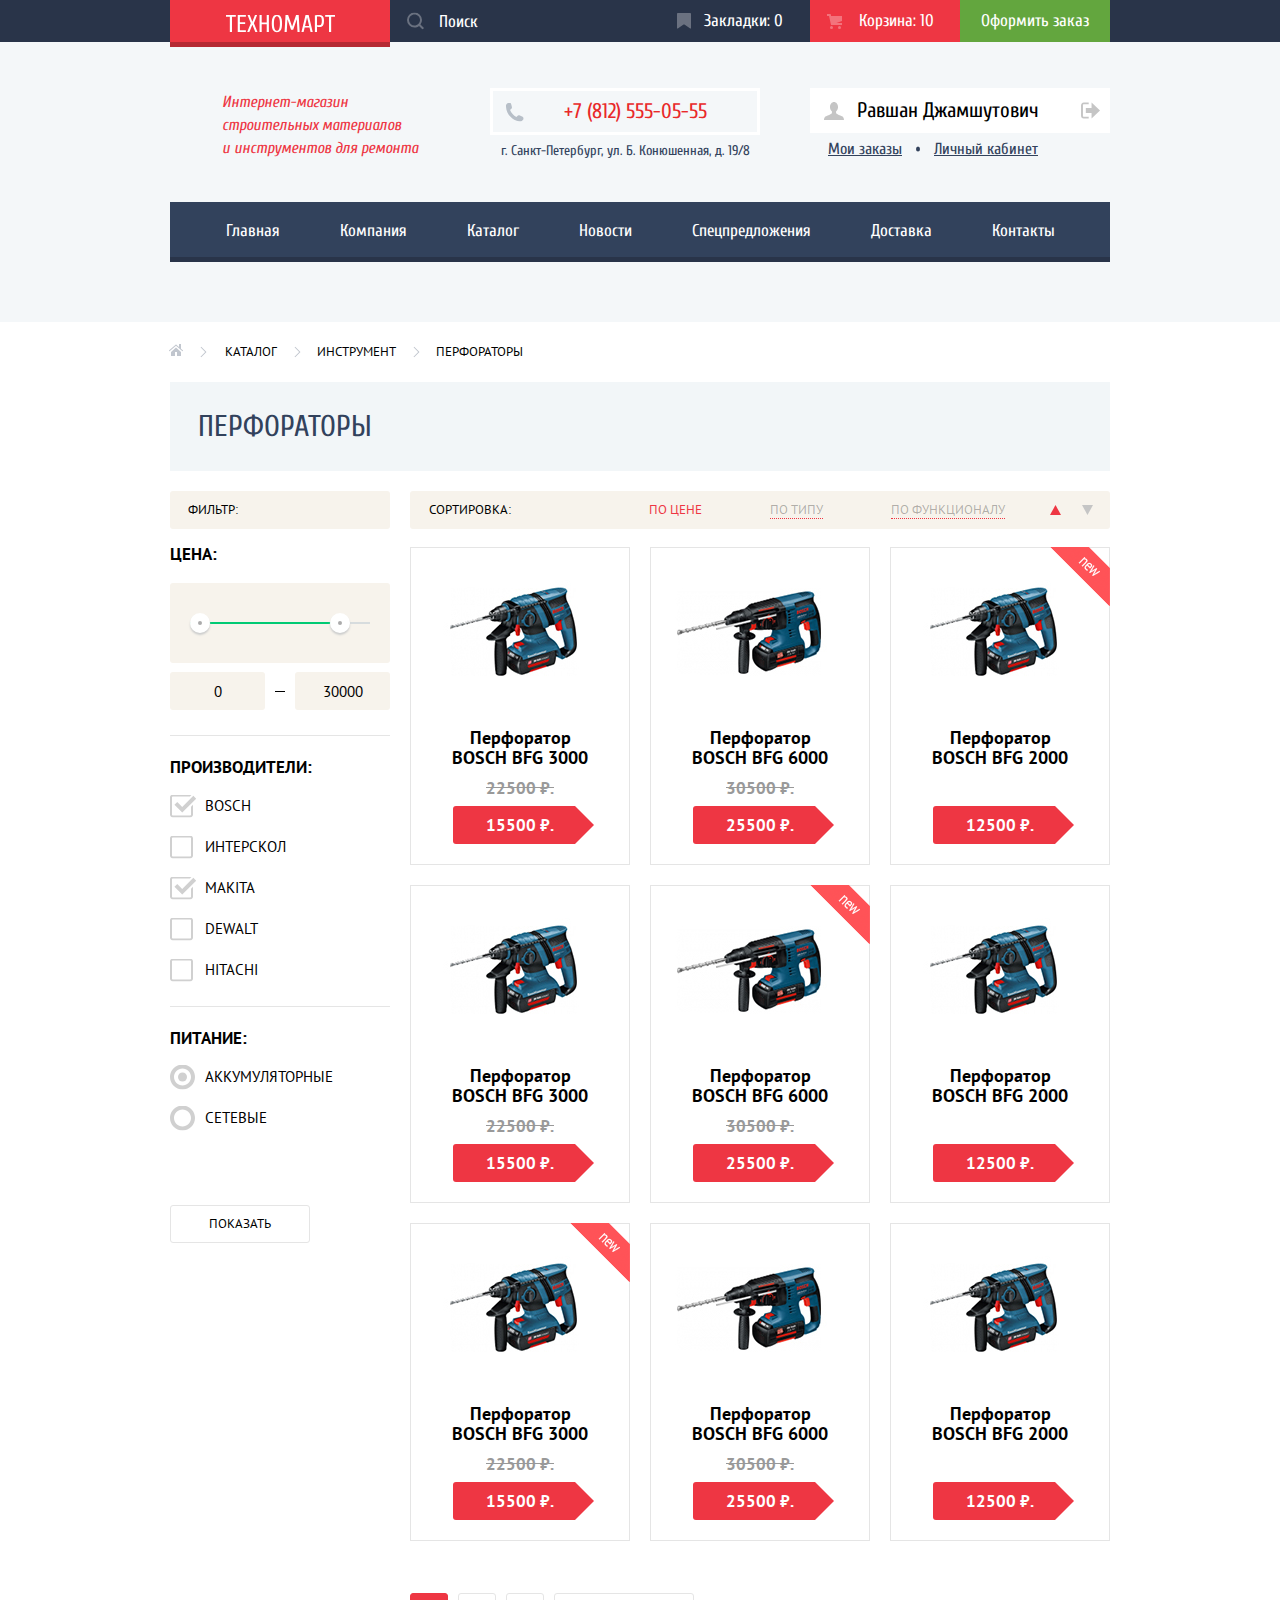
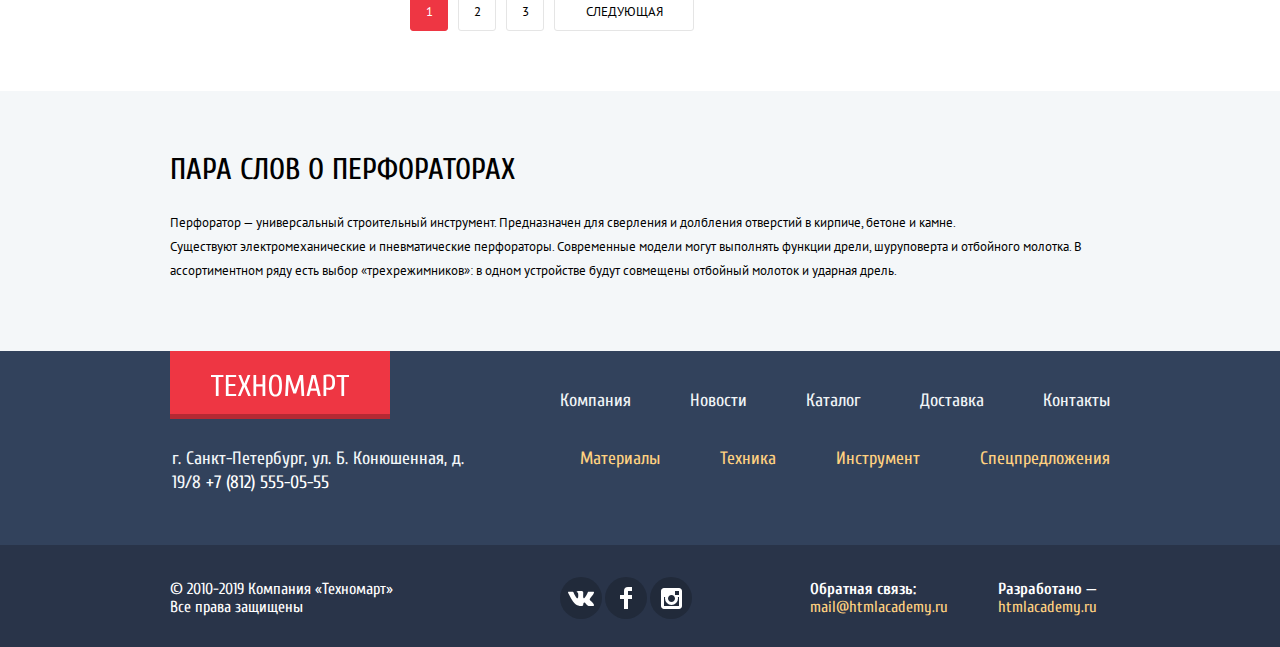
==== commit a823d7be: "Вторая попытка" ====
--- a/catalog.html
+++ b/catalog.html
@@ -57,7 +57,8 @@
           <div class="user-navigation-wrapper">
             <a class="user-navigation-profile" href="#">
               <svg class="catalog-user-icon" xmlns="http://www.w3.org/2000/svg" width="20" height="18" viewBox="0 0 20 18">
-                <path d="M17.881 14.166c-2.144-.735-4.256-1.666-5.207-2.39-.657-.501-.77-1.618-.517-2.415 1.118-.903 1.864-2.477 1.864-4.278C14.021 2.276 12.221 0 10 0S5.979 2.276 5.979 5.083c0 1.801.746 3.374 1.863 4.277.253.798.141 1.915-.517 2.416-.95.724-3.063 1.654-5.207 2.39S0 18 0 18h20s.025-3.099-2.119-3.834z" /></svg>
+                <path d="M17.881 14.166c-2.144-.735-4.256-1.666-5.207-2.39-.657-.501-.77-1.618-.517-2.415 1.118-.903 1.864-2.477 1.864-4.278C14.021 2.276 12.221 0 10 0S5.979 2.276 5.979 5.083c0 1.801.746 3.374 1.863 4.277.253.798.141 1.915-.517 2.416-.95.724-3.063 1.654-5.207 2.39S0 18 0 18h20s.025-3.099-2.119-3.834z" />
+              </svg>
               Равшан Джамшутович
             </a>
             <a class="user-navigation-exit" href="#" aria-label="Выйти">
@@ -183,13 +184,15 @@
                 <li>
                   <a class="range-button active" href="#" aria-label="По возрастанию">
                     <svg xmlns="http://www.w3.org/2000/svg" width="11" height="10" viewBox="0 0 11 10">
-                      <path d="M5.5 0L0 10h11z" /></svg>
+                      <path d="M5.5 0L0 10h11z" />
+                    </svg>
                   </a>
                 </li>
                 <li>
                   <a class="range-button" href="#" aria-label="По убыванию">
                     <svg xmlns="http://www.w3.org/2000/svg" width="11" height="10" viewBox="0 0 11 10">
-                      <path d="M5.5 10L0 0h11" /></svg>
+                      <path d="M5.5 10L0 0h11" />
+                    </svg>
                   </a>
                 </li>
               </ul>
@@ -317,19 +320,9 @@
     <div class="catalog-info">
       <div class="container">
         <h2 class="section-title">Пара слов о перфораторах</h2>
-        <p class="section-text">Перфоратор — универсальный строительный инструмент. Предназначен для сверления и долбления отверстий в кирпиче, бетоне и камне. <br>Существуют электромеханические и пневматические перфораторы. Современные модели могут выполнять функции дрели, шуруповерта и отбойного молотка. В <br>ассортиментном ряду есть выбор «трехрежимников»: в одном устройстве будут совмещены отбойный молоток и ударная дрель.
-      </div>
-    </div>
-    <!-- Модальное окно корзины -->
-    <section class="modal-cart">
-      <h2 class="visually-hidden">Окно корзины</h2>
-      <button class="modal-close" type="button" aria-label="Закрыть"></button>
-      <p class="modal-cart-title">Товар добавлен в корзину!</p>
-      <div class="modal-cart-buttons">
-        <a class="button-red modal-cart-checkout" href="#">Оформить заказ</a>
-        <button class="button-red modal-cart-continue" type="button">Продолжить покупки</button>
-      </div>
-    </section>
+        <p class="section-text">Перфоратор — универсальный строительный инструмент. Предназначен для сверления и долбления отверстий в кирпиче, бетоне и камне. <br>Существуют электромеханические и пневматические перфораторы. Современные модели могут выполнять функции дрели, шуруповерта и отбойного молотка. В ассортиментном ряду есть выбор «трехрежимников»: в одном устройстве будут совмещены отбойный молоток и ударная дрель.
+      </div>
+    </div>
   </main>
   <!-- Подвал -->
   <footer class="footer">
@@ -366,7 +359,7 @@
         <div class="container">
           <div class="footer-info-wrapper">
             <p class="footer-info-text">
-              © 2010-2019 Компания «Техномарт»<br>
+              © 2010-2019 Компания «Техномарт»
               Все права защищены
             </p>
             <div class="footer-social">
@@ -374,19 +367,22 @@
                 <li>
                   <a class="social-button" href="#"><span class="visually-hidden">Вконтакте</span>
                     <svg xmlns="http://www.w3.org/2000/svg" width="26" height="15" viewBox="0 0 26 15">
-                      <path fill="#FFF" d="M16.138 11.51c.956-.309 2.18 2.04 3.483 2.939.978.681 1.727.534 1.727.534l3.473-.05s1.815-.112.957-1.554c-.071-.12-.503-1.069-2.585-3.022-2.177-2.043-1.882-1.712.739-5.244 1.597-2.153 2.236-3.468 2.036-4.028-.192-.539-1.365-.399-1.365-.399L20.69.713c-.381.001-.704.119-.851.515-.003.004-.621 1.666-1.445 3.079-1.741 2.989-2.436 3.148-2.724 2.961-.661-.433-.494-1.737-.494-2.664 0-2.897.432-4.105-.846-4.417-.427-.104-.739-.172-1.828-.182-1.392-.021-2.574 0-3.244.329-.445.223-.786.712-.579.74.26.035.843.16 1.155.586.401.552.389 1.789.389 1.789s.229 3.411-.54 3.834c-.528.29-1.25-.302-2.803-3.016-.793-1.388-1.392-2.922-1.392-2.922s-.116-.285-.326-.441c-.25-.185-.6-.244-.6-.244L.848.684S.29.7.085.946c-.182.218-.015.668-.015.668s2.909 6.881 6.203 10.347c3.02 3.182 6.452 2.971 6.452 2.971h1.555s.469-.054.709-.312c.224-.24.214-.691.214-.691s-.031-2.109.935-2.419z" /></svg>
+                      <path fill="#FFF" d="M16.138 11.51c.956-.309 2.18 2.04 3.483 2.939.978.681 1.727.534 1.727.534l3.473-.05s1.815-.112.957-1.554c-.071-.12-.503-1.069-2.585-3.022-2.177-2.043-1.882-1.712.739-5.244 1.597-2.153 2.236-3.468 2.036-4.028-.192-.539-1.365-.399-1.365-.399L20.69.713c-.381.001-.704.119-.851.515-.003.004-.621 1.666-1.445 3.079-1.741 2.989-2.436 3.148-2.724 2.961-.661-.433-.494-1.737-.494-2.664 0-2.897.432-4.105-.846-4.417-.427-.104-.739-.172-1.828-.182-1.392-.021-2.574 0-3.244.329-.445.223-.786.712-.579.74.26.035.843.16 1.155.586.401.552.389 1.789.389 1.789s.229 3.411-.54 3.834c-.528.29-1.25-.302-2.803-3.016-.793-1.388-1.392-2.922-1.392-2.922s-.116-.285-.326-.441c-.25-.185-.6-.244-.6-.244L.848.684S.29.7.085.946c-.182.218-.015.668-.015.668s2.909 6.881 6.203 10.347c3.02 3.182 6.452 2.971 6.452 2.971h1.555s.469-.054.709-.312c.224-.24.214-.691.214-.691s-.031-2.109.935-2.419z" />
+                    </svg>
                   </a>
                 </li>
                 <li>
                   <a class="social-button" href="#"><span class="visually-hidden">Фейсбук</span>
                     <svg xmlns="http://www.w3.org/2000/svg" width="12" height="22" viewBox="0 0 12 22">
-                      <path fill="#FFF" d="M12 4V0H8a4 4 0 0 0-4 4v4H0v4h4v10h4V12h4V8H8V4h4z" /></svg>
+                      <path fill="#FFF" d="M12 4V0H8a4 4 0 0 0-4 4v4H0v4h4v10h4V12h4V8H8V4h4z" />
+                    </svg>
                   </a>
                 </li>
                 <li>
                   <a class="social-button" href="#"><span class="visually-hidden">Инстаграм</span>
                     <svg xmlns="http://www.w3.org/2000/svg" width="21" height="21" viewBox="0 0 21 21">
-                      <path fill="#FFF" d="M18 0H3C1.35 0 0 1.35 0 3v15c0 1.65 1.35 3 3 3h15c1.65 0 3-1.35 3-3V3c0-1.65-1.35-3-3-3zm-7.5 7c1.93 0 3.5 1.57 3.5 3.5S12.43 14 10.5 14 7 12.43 7 10.5 8.57 7 10.5 7zM18 18H3V9h1.181A6.504 6.504 0 0 0 4 10.5a6.5 6.5 0 1 0 13 0 6.45 6.45 0 0 0-.181-1.5H18v9zm0-11h-4V3h4v4z" /></svg>
+                      <path fill="#FFF" d="M18 0H3C1.35 0 0 1.35 0 3v15c0 1.65 1.35 3 3 3h15c1.65 0 3-1.35 3-3V3c0-1.65-1.35-3-3-3zm-7.5 7c1.93 0 3.5 1.57 3.5 3.5S12.43 14 10.5 14 7 12.43 7 10.5 8.57 7 10.5 7zM18 18H3V9h1.181A6.504 6.504 0 0 0 4 10.5a6.5 6.5 0 1 0 13 0 6.45 6.45 0 0 0-.181-1.5H18v9zm0-11h-4V3h4v4z" />
+                    </svg>
                   </a>
                 </li>
               </ul>
@@ -406,7 +402,17 @@
       </div>
     </div>
   </footer>
-  <script src="js/cart.js"></script>
+  <!-- Модальное окно корзины -->
+  <section class="modal-cart">
+    <h2 class="visually-hidden">Окно корзины</h2>
+    <button class="modal-close" type="button" aria-label="Закрыть"></button>
+    <p class="modal-cart-title">Товар добавлен в корзину!</p>
+    <div class="modal-cart-buttons">
+      <a class="button-red modal-cart-checkout" href="#">Оформить заказ</a>
+      <button class="button-red modal-cart-continue" type="button">Продолжить покупки</button>
+    </div>
+  </section>
+  <script src="js/script.min.js"></script>
 </body>
 
 </html>
--- a/css/style.min.css
+++ b/css/style.min.css
@@ -1 +1 @@
-*,*::before,*::after{-webkit-box-sizing:inherit;box-sizing:inherit}html{-webkit-box-sizing:border-box;box-sizing:border-box}body{font-family:'Cuprum',Arial,sans-serif;font-size:13px;font-weight:400;line-height:24px;min-width:1200px;min-height:100vh;padding:0;text-align:left;text-transform:none;color:#000;background-color:#fff}a{text-decoration:none;color:#fff}img{max-width:100%;height:auto}.visually-hidden{position:absolute;overflow:hidden;clip:rect(0 0 0 0);width:1px;height:1px;margin:-1px;padding:0;border:0}.button-red{font-family:'Cuprum',Arial,sans-serif;font-size:14px;line-height:18px;display:-webkit-box;display:-ms-flexbox;display:flex;-webkit-box-align:center;align-items:center;-ms-flex-align:center;-webkit-box-pack:center;-ms-flex-pack:center;justify-content:center;width:100%;height:38px;padding-right:20px;padding-left:20px;cursor:pointer;-webkit-transition-timing-function:linear;-o-transition-timing-function:linear;transition-timing-function:linear;-webkit-transition-duration:.2s;-o-transition-duration:.2s;transition-duration:.2s;-webkit-transition-property:background-color;-o-transition-property:background-color;transition-property:background-color;text-align:center;vertical-align:middle;text-transform:uppercase;color:#fff;border:none;border-radius:3px;background-color:#ee3643}.button-red:hover,.button-red:focus{background-color:#ca2c37}.button-red:active{background-color:#ba2732}.container{width:940px;margin:0 auto;padding:0}.header{min-height:320px;padding-bottom:60px;background-color:#f4f7f9}.header-menu{font-size:17px;line-height:18px;height:42px;color:#fff;background-color:#293449}.header-menu,.user-navigation,.main-navigation-list,.company-partners,.footer-navigation-list,.footer-navigation-list-yellow,.offers-list,.slider-item,.popular-manufacturer-item,.services-list-item{list-style:none}.header-menu-wrapper{display:-webkit-box;display:-ms-flexbox;display:flex;-webkit-box-align:start;align-items:flex-start;-ms-flex-align:start}.flag{position:absolute;z-index:2;top:-1px;right:-1px;overflow:hidden;width:60px;height:60px;text-indent:-1000px}.header-logo-link{display:-webkit-box;display:-ms-flexbox;display:flex;-webkit-box-align:center;align-items:center;-ms-flex-align:center;-webkit-box-pack:center;-ms-flex-pack:center;justify-content:center;width:220px;height:47px;-webkit-transition-timing-function:linear;-o-transition-timing-function:linear;transition-timing-function:linear;-webkit-transition-duration:.2s;-o-transition-duration:.2s;transition-duration:.2s;-webkit-transition-property:background-color,-webkit-box-shadow;-o-transition-property:background-color,box-shadow;transition-property:background-color,-webkit-box-shadow;transition-property:background-color,box-shadow;transition-property:background-color,box-shadow,-webkit-box-shadow;background-color:#ee3643;-webkit-box-shadow:inset 0 -5px 0 0 rgba(0,0,0,.24);box-shadow:inset 0 -5px 0 0 rgba(0,0,0,.24)}.header-logo-link:hover,.header-logo-link:focus{background-color:#ca2c37}.header-logo-link:active{background-color:#ba2732}.main-page{pointer-events:none}.header-logo-img{width:109px;height:19px}.search{position:relative;display:-webkit-box;display:-ms-flexbox;display:flex;width:270px;height:42px}.search-input{font-family:'Cuprum',Arial,sans-serif;font-size:17px;font-weight:400;line-height:18px;width:100%;height:100%;padding-left:49px;-webkit-transition:background-color .2s linear;-o-transition:background-color .2s linear;transition:background-color .2s linear;text-align:left;color:#fff;border:none;outline:none;background-color:#293449}.search-input::-webkit-input-placeholder{color:#fff}.search-input::-moz-placeholder{color:#fff}.search-input:-ms-input-placeholder{color:#fff}.search-input:focus::-webkit-input-placeholder{color:#b5b5b5}.search-input:focus::-moz-placeholder{color:#b5b5b5}.search-input:focus:-ms-input-placeholder{color:#b5b5b5}.search-input:hover{background-color:#212a3a}.search-input:focus{color:#000;background-color:#fff}.search-icon{position:absolute;top:50%;left:17px;width:17px;height:17px;-webkit-transition-timing-function:linear;-o-transition-timing-function:linear;transition-timing-function:linear;-webkit-transition-duration:.2s;-o-transition-duration:.2s;transition-duration:.2s;-webkit-transition-property:fill,opacity;-o-transition-property:fill,opacity;transition-property:fill,opacity;-webkit-transform:translateY(-50%);-ms-transform:translateY(-50%);transform:translateY(-50%);pointer-events:none;opacity:.3;fill:#fff}.search-input:hover+.search-icon{opacity:1}.search-input:focus+.search-icon{opacity:1;fill:#ee3643}.header-menu-link{font-size:17px;line-height:18px;display:-webkit-box;display:-ms-flexbox;display:flex;-webkit-box-align:center;align-items:center;-ms-flex-align:center;width:150px;height:42px;padding-right:17px;padding-left:17px;-webkit-transition-timing-function:linear;-o-transition-timing-function:linear;transition-timing-function:linear;-webkit-transition-duration:.2s;-o-transition-duration:.2s;transition-duration:.2s;-webkit-transition-property:background-color,color;-o-transition-property:background-color,color;transition-property:background-color,color;color:#fff;background-color:#293449}.header-menu-link:hover,.header-menu-link:focus{background-color:#212a3a}.header-menu-link:active{color:rgba(255,255,255,.6);background-color:#161d29}.header-menu-link.active{background-color:#ee3643}.header-menu-icon-bookmark{width:14px;height:16px;margin-right:13px}.header-menu-icon-cart{width:15px;height:15px;margin-right:17px}.header-menu-link svg{-webkit-transition-timing-function:linear;-o-transition-timing-function:linear;transition-timing-function:linear;-webkit-transition-duration:.2s;-o-transition-duration:.2s;transition-duration:.2s;-webkit-transition-property:fill,opacity;-o-transition-property:fill,opacity;transition-property:fill,opacity;opacity:.3;fill:#fff}.header-menu-link:hover svg,.header-menu-link:focus svg{opacity:1}.header-menu-link:active svg{opacity:.5}.order{display:-webkit-box;display:-ms-flexbox;display:flex;-webkit-box-align:center;align-items:center;-ms-flex-align:center;-webkit-box-pack:center;-ms-flex-pack:center;justify-content:center;width:150px;height:42px;-webkit-transition-timing-function:linear;-o-transition-timing-function:linear;transition-timing-function:linear;-webkit-transition-duration:.2s;-o-transition-duration:.2s;transition-duration:.2s;-webkit-transition-property:background-color;-o-transition-property:background-color;transition-property:background-color;background-color:#63a63e}.order:hover,.order:focus{background-color:#5fbb2d}.order:active{color:rgba(255,255,255,.5);background-color:#518534}.header-info-wrapper{display:-webkit-box;display:-ms-flexbox;display:flex;-webkit-box-align:start;align-items:flex-start;-ms-flex-align:start;-webkit-box-pack:justify;-ms-flex-pack:justify;justify-content:space-between;width:940px;padding-top:46px;padding-bottom:39px}.page-title{font-size:16px;font-weight:400;font-style:italic;line-height:23px;width:250px;margin:0;margin-right:20px;padding-top:3px;padding-left:52px;color:#ee3643}.header-contacts{display:-webkit-box;display:-ms-flexbox;display:flex;-webkit-box-orient:vertical;-webkit-box-direction:normal;-ms-flex-direction:column;flex-direction:column;width:270px}.header-contacts-tel{font-size:21px;line-height:21px;position:relative;margin:0;padding-top:10px;padding-right:46px;padding-bottom:10px;padding-left:71px;color:#e9292a;border:3px solid #fff}.header-contacts-tel::before{position:absolute;top:50%;left:12px;width:19px;height:19px;content:'';-webkit-transform:translateY(-50%);-ms-transform:translateY(-50%);transform:translateY(-50%);background-image:url(../img/icon-phone.svg);background-repeat:no-repeat;background-position:0 0}.header-contacts p{font-size:14px;margin:0;padding-top:4px;text-align:center;color:#32425c}.user-navigation{display:-webkit-box;display:-ms-flexbox;display:flex;-webkit-box-align:start;align-items:flex-start;-ms-flex-align:start;-webkit-box-pack:end;-ms-flex-pack:end;justify-content:flex-end;width:300px;min-height:45px}.user-navigation-login,.user-navigation-checkin{font-size:21px;line-height:21px;height:45px;-webkit-transition-timing-function:linear;-o-transition-timing-function:linear;transition-timing-function:linear;-webkit-transition-duration:.2s;-o-transition-duration:.2s;transition-duration:.2s;-webkit-transition-property:background-color,color;-o-transition-property:background-color,color;transition-property:background-color,color;color:#000;background-color:#fff}.user-navigation-login{display:-webkit-box;display:-ms-flexbox;display:flex;-webkit-box-align:center;align-items:center;-ms-flex-align:center;width:121px;margin-right:10px;padding-right:15px;padding-left:15px}.user-navigation-login:hover,.user-navigation-checkin:hover,.user-navigation-login:focus,.user-navigation-checkin:focus{color:#ee3643}.user-navigation-login:active,.user-navigation-checkin:active{color:rgba(0,0,0,.3)}.user-navigation-icon{width:20px;height:17px;margin-right:12px}.user-navigation-checkin{display:-webkit-box;display:-ms-flexbox;display:flex;-webkit-box-align:center;align-items:center;-ms-flex-align:center;-webkit-box-pack:center;-ms-flex-pack:center;justify-content:center;width:150px}.user-navigation-login svg{-webkit-transition-timing-function:linear;-o-transition-timing-function:linear;transition-timing-function:linear;-webkit-transition-duration:.2s;-o-transition-duration:.2s;transition-duration:.2s;-webkit-transition-property:fill;-o-transition-property:fill;transition-property:fill;fill:#c5c5c5}.user-navigation-login:hover svg,.user-navigation-login:focus svg{fill:#32425c}.user-navigation-login:active svg{fill:#c5c5c5}.catalog-user-navigation{display:-webkit-box;display:-ms-flexbox;display:flex;-webkit-box-orient:vertical;-webkit-box-direction:normal;-ms-flex-direction:column;flex-direction:column;width:300px}.user-navigation-wrapper{display:-webkit-box;display:-ms-flexbox;display:flex;margin-bottom:7px}.user-navigation-profile{font-size:21px;line-height:21px;display:-webkit-box;display:-ms-flexbox;display:flex;-webkit-box-align:center;align-items:center;-ms-flex-align:center;-webkit-box-flex:1;-ms-flex-positive:1;flex-grow:1;min-height:45px;padding:10px 14px;-webkit-transition-timing-function:linear;-o-transition-timing-function:linear;transition-timing-function:linear;-webkit-transition-duration:.2s;-o-transition-duration:.2s;transition-duration:.2s;-webkit-transition-property:color;-o-transition-property:color;transition-property:color;color:#000;background-color:#fff}.user-navigation-profile:hover,.user-navigation-profile:focus{color:#ee3643}.user-navigation-profile:active{color:rgba(0,0,0,.3)}.catalog-user-icon{width:20px;height:18px;margin-right:13px}.user-navigation-profile svg{-webkit-transition-timing-function:linear;-o-transition-timing-function:linear;transition-timing-function:linear;-webkit-transition-duration:.2s;-o-transition-duration:.2s;transition-duration:.2s;-webkit-transition-property:fill;-o-transition-property:fill;transition-property:fill;fill:#c5c5c5}.user-navigation-profile:hover svg,.user-navigation-profile:focus svg{fill:#32425c}.user-navigation-profile:active svg{fill:#c5c5c5}.user-navigation-exit{display:-webkit-box;display:-ms-flexbox;display:flex;-webkit-box-align:center;align-items:center;-ms-flex-align:center;-ms-flex-negative:0;flex-shrink:0;-webkit-box-pack:center;-ms-flex-pack:center;justify-content:center;width:40px;min-height:45px;background-color:#fff}.catalog-exit-icon{width:20px;height:17px}.user-navigation-exit svg{-webkit-transition-timing-function:linear;-o-transition-timing-function:linear;transition-timing-function:linear;-webkit-transition-duration:.2s;-o-transition-duration:.2s;transition-duration:.2s;-webkit-transition-property:fill;-o-transition-property:fill;transition-property:fill;fill:#c5c5c5}.user-navigation-exit:hover svg,.user-navigation-exit:focus svg{fill:#32425c}.user-navigation-exit:active svg{fill:#c5c5c5}.navigation-links{position:relative;display:-webkit-box;display:-ms-flexbox;display:flex;-webkit-box-align:start;align-items:flex-start;-ms-flex-align:start;padding-left:18px}.user-navigation-link{font-size:16px;line-height:18px;position:relative;margin-right:32px;-webkit-transition-timing-function:linear;-o-transition-timing-function:linear;transition-timing-function:linear;-webkit-transition-duration:.2s;-o-transition-duration:.2s;transition-duration:.2s;-webkit-transition-property:color;-o-transition-property:color;transition-property:color;text-decoration:underline;color:#32425c}.user-navigation-link:last-child{margin-right:0}.user-navigation-link:hover,.user-navigation-link:focus{color:#ee3643}.user-navigation-link:active{color:rgba(50,66,92,.3)}.user-navigation-link::after{position:absolute;top:50%;right:-18px;width:4px;height:5px;content:'';-webkit-transform:translateY(-50%);-ms-transform:translateY(-50%);transform:translateY(-50%);border-radius:50%;background-color:#32425c}.user-navigation-link:last-child::after{display:none}.main-navigation{background-color:#32425c;-webkit-box-shadow:inset 0 -5px 0 0 #293449;box-shadow:inset 0 -5px 0 0 #293449}.main-navigation-list{font-size:17px;line-height:17px;display:-webkit-box;display:-ms-flexbox;display:flex;-ms-flex-wrap:wrap;flex-wrap:wrap;-webkit-box-pack:center;-ms-flex-pack:center;justify-content:center;width:940px;min-height:60px;margin:0;padding:0;color:#fff}.main-navigation-list a{display:block;padding:20px 30px;-webkit-transition-timing-function:linear;-o-transition-timing-function:linear;transition-timing-function:linear;-webkit-transition-duration:.2s;-o-transition-duration:.2s;transition-duration:.2s;-webkit-transition-property:background-color;-o-transition-property:background-color;transition-property:background-color;vertical-align:middle}.main-navigation-list a:hover,.main-navigation-list a:focus{background-color:#293449}.main-navigation-list a:active{color:rgb(255,255,255,.5);background-color:#293449}.offers{margin-bottom:43px;padding-top:59px}.offers-top{margin-bottom:20px}.offers-list-top{display:-webkit-box;display:-ms-flexbox;display:flex;-ms-flex-wrap:wrap;flex-wrap:wrap;margin:0;margin:-10px;padding:0}.offers-list-item{font-size:24px;font-weight:700;line-height:30px;position:relative;display:-webkit-box;display:-ms-flexbox;display:flex;-webkit-box-orient:vertical;-webkit-box-direction:normal;-ms-flex-direction:column;flex-direction:column;-webkit-box-pack:justify;-ms-flex-pack:justify;justify-content:space-between;width:300px;height:123px;margin:10px;padding-top:21px;padding-right:120px;padding-bottom:22px;padding-left:22px;color:#fff}.offers-list-item:after{position:absolute;top:50%;content:'';-webkit-transform:translateY(-50%);-ms-transform:translateY(-50%);transform:translateY(-50%);background-repeat:no-repeat;background-position:0 0}.offers-list-item .flag{top:0;right:0}.offers-list-item .flag-new{background:url(../img/new-flag.png) no-repeat 0 0}.materials{background-color:#ffbf47}.materials::after{right:43px;width:44px;height:65px;background-image:url(../img/icon-1.svg)}.tools{background-color:#3bbce3}.tools::after{right:28px;width:75px;height:61px;background-image:url(../img/icon-2.svg)}.tech{background-color:#dc91d8}.tech::after{right:31px;width:78px;height:62px;background-image:url(../img/icon-3.svg)}.offers-list-bottom{display:-webkit-box;display:-ms-flexbox;display:flex;-webkit-box-orient:vertical;-webkit-box-direction:normal;-ms-flex-direction:column;flex-direction:column;margin:-10px;padding:0}.offers-bottom{display:-webkit-box;display:-ms-flexbox;display:flex;-webkit-box-pack:justify;-ms-flex-pack:justify;justify-content:space-between}.slider{position:relative;margin-right:20px}.slider-controls{position:absolute;z-index:1;bottom:31px;left:50%;display:-webkit-box;display:-ms-flexbox;display:flex;-webkit-box-align:center;align-items:center;-ms-flex-align:center;-webkit-transform:translateX(-50%);-ms-transform:translateX(-50%);transform:translateX(-50%)}.slider-control{position:relative;width:10px;height:10px;margin:5px;border-radius:50%;background-color:#fff}.slider-controls .active::before{position:absolute;z-index:1;top:50%;left:50%;width:6px;height:6px;content:'';-webkit-transform:translate(-50%,-50%);-ms-transform:translate(-50%,-50%);transform:translate(-50%,-50%);border-radius:50%;background-color:#ee3643}.slider-arrows{position:absolute;z-index:1;top:50%;right:20px;left:25px;display:-webkit-box;display:-ms-flexbox;display:flex;-webkit-box-align:center;align-items:center;-ms-flex-align:center;-webkit-box-pack:justify;-ms-flex-pack:justify;justify-content:space-between;-webkit-transform:translateY(-50%);-ms-transform:translateY(-50%);transform:translateY(-50%)}.slider-arrow{width:22px;height:40px;margin:0;padding:0;cursor:pointer;-webkit-transition-timing-function:linear;-o-transition-timing-function:linear;transition-timing-function:linear;-webkit-transition-duration:.2s;-o-transition-duration:.2s;transition-duration:.2s;-webkit-transition-property:color;-o-transition-property:color;transition-property:color;color:#fff;border:none;background:transparent}.slider-arrow:hover,.slider-arrow:focus{color:#ee3643}.slider-arrow svg{fill:currentColor}.slider-arrow:hover svg,.slider-arrow:focus svg{fill:currentColor}.slider-list{width:620px;height:266px;margin:0;padding:0;list-style:none}.slider-item{position:relative;display:none;-webkit-box-orient:vertical;-webkit-box-direction:normal;-ms-flex-direction:column;flex-direction:column;width:100%;height:100%;padding:24px 25px 22px}.slider-item.active{display:-webkit-box;display:-ms-flexbox;display:flex}.slider-title{font-size:36px;font-weight:700;line-height:36px;position:relative;z-index:1;margin:0;margin-bottom:1px;text-transform:uppercase;color:#fff}.slider-text{font-size:18px;position:relative;z-index:1;margin:0;color:#fff}.slider-image{position:absolute;z-index:0;top:0;left:0;width:100%;height:100%}.slider-link{z-index:1;width:195px;margin-top:auto}.sales{background-color:#8ed78f}.sales::after{right:45px;width:59px;height:72px;background-image:url(../img/icon-4.svg)}.delivery{background-color:#ffc047}.delivery::after{right:31px;width:78px;height:63px;background-image:url(../img/icon-5.svg)}.offers-list-item p{margin:0;margin-bottom:10px}.offers-button{font-size:14px;line-height:18px;-webkit-transform:translateX(3px);-ms-transform:translateX(3px);transform:translateX(3px);display:-webkit-box;display:-ms-flexbox;display:flex;-webkit-box-align:center;align-items:center;-ms-flex-align:center;-webkit-box-pack:center;-ms-flex-pack:center;justify-content:center;width:135px;height:38px;-webkit-transition-timing-function:linear;-o-transition-timing-function:linear;transition-timing-function:linear;-webkit-transition-duration:.2s;-o-transition-duration:.2s;transition-duration:.2s;-webkit-transition-property:background-color;-o-transition-property:background-color;transition-property:background-color;text-align:center;text-transform:uppercase;border-radius:2px;background-color:rgba(0,0,0,.1)}.offers-button:hover,.offers-button:focus{background-color:rgba(0,0,0,.2)}.offers-button:active{background-color:rgba(0,0,0,.3)}.about-company{position:relative;display:-webkit-box;display:-ms-flexbox;display:flex;-webkit-box-pack:justify;-ms-flex-pack:justify;justify-content:space-between;padding-top:79px;padding-bottom:86px}.company{display:-webkit-box;display:-ms-flexbox;display:flex;-webkit-box-orient:vertical;-webkit-box-direction:normal;-ms-flex-direction:column;flex-direction:column;width:519px}.contacts{display:-webkit-box;display:-ms-flexbox;display:flex;-webkit-box-orient:vertical;-webkit-box-direction:normal;-ms-flex-direction:column;flex-direction:column;width:300px}.section-title{font-size:30px;line-height:30px;font-weight:500;margin:0;margin-bottom:26px;text-transform:uppercase}.section-text{font-family:'PT Sans',Arial,sans-serif;margin:0}.about-company-text{letter-spacing:.11px}.section-text+.section-text{margin-top:24px}.company-text{margin-bottom:21px}.contacts-text{margin-bottom:31px}.contacts .section-text{max-width:179px}.company-partners{font-size:18px;line-height:20px;width:386px;margin:0;margin-bottom:36px;padding:0}.company-partners-item{position:relative;padding-left:36px}.company-partners-item+.company-partners-item{margin-top:20px}.company-partners-item::before{position:absolute;top:50%;left:0;width:25px;height:2px;content:'';-webkit-transform:translateY(-50%);-ms-transform:translateY(-50%);transform:translateY(-50%);background-color:#ee3643}.contacts-link{margin-bottom:40px;cursor:pointer}.contacts-link-img{display:block;width:300px;height:158px;background-color:#f4f2ed}.company .button-red{width:220px}.contacts .button-red{width:100%}.modal-map{position:absolute;z-index:10;bottom:33px;left:50%;display:none;display:none;width:940px;height:446px;-webkit-transform:translateX(-50%);-ms-transform:translateX(-50%);transform:translateX(-50%);border-radius:3px;background-color:#565656;-webkit-box-shadow:0 0 15px 2px rgba(47,42,43,.5);box-shadow:0 0 15px 2px rgba(47,42,43,.5)}.modal-close{position:absolute;top:15px;right:9px;width:21px;height:21px;cursor:pointer;border:none;outline:none;background-color:transparent;background-image:url(../img/icon-close.svg);background-repeat:no-repeat;background-position:0 0}.modal-map .modal-close{top:9px}.modal-message{position:fixed;z-index:10;top:50%;left:50%;display:none;width:620px;height:430px;-webkit-transform:translate(-50%,-50%);-ms-transform:translate(-50%,-50%);transform:translate(-50%,-50%);background-color:#fff;-webkit-box-shadow:0 20px 40px 0 rgba(0,0,0,.75);box-shadow:0 20px 40px 0 rgba(0,0,0,.75)}.modal-message::before{position:absolute;top:0;width:100%;height:7px;content:'';background-color:#ff5257}.modal-message-form{display:-webkit-box;display:-ms-flexbox;display:flex;-webkit-box-orient:vertical;-webkit-box-direction:normal;-ms-flex-direction:column;flex-direction:column;padding-top:51px}.modal-message-top{display:-webkit-box;display:-ms-flexbox;display:flex;-webkit-box-pack:justify;-ms-flex-pack:justify;justify-content:space-between;margin-bottom:20px;padding:0 80px}.modal-message-label{font-size:18px;line-height:18px;display:block;margin-bottom:13px}.modal-message-input,.modal-message-textarea{font-family:'PT Sans',Arial,sans-serif;font-size:13px;line-height:18px;padding:5px 16px;-webkit-transition-timing-function:linear;-o-transition-timing-function:linear;transition-timing-function:linear;-webkit-transition-duration:.2s;-o-transition-duration:.2s;transition-duration:.2s;-webkit-transition-property:border;-o-transition-property:border;transition-property:border;color:#a9a9a9;border:2px solid #d7dcde;border-radius:3px;outline:none}.modal-message-input{width:220px;height:38px}.modal-message-bottom{padding:0 80px;padding-bottom:30px}.modal-message-input:hover,.modal-message-textarea:hover{border:2px solid #b5b5b5}.modal-message-input:focus,.modal-message-textarea:focus{border:2px solid #ee3643}.modal-message-textarea{width:460px;min-height:114px;padding:10px 16px;resize:none;border:2px solid #d7dcde;border-radius:3px}.massege-button{display:-webkit-box;display:-ms-flexbox;display:flex;-webkit-box-align:center;align-items:center;-ms-flex-align:center;width:100%;height:112px;padding:0 80px;background-color:#f4f4f4}.modal-cart{position:absolute;z-index:10;top:50%;left:50%;display:none;width:620px;height:282px;-webkit-transform:translate(-50%,-50%);-ms-transform:translate(-50%,-50%);transform:translate(-50%,-50%);background-color:#fff;-webkit-box-shadow:0 20px 40px 0 rgba(41,52,73,.75);box-shadow:0 20px 40px 0 rgba(41,52,73,.75)}.modal-cart::before{position:absolute;top:0;width:100%;height:7px;content:'';background-color:#ff5257}.modal-cart-title{font-size:30px;line-height:30px;position:relative;margin-top:70px;margin-bottom:70px;margin-left:179px}.modal-cart-title::before{position:absolute;top:50%;left:-98px;width:66px;height:66px;content:'';-webkit-transform:translateY(-50%);-ms-transform:translateY(-50%);transform:translateY(-50%);background-image:url(../img/icon-mark.svg)}.modal-cart-buttons{display:-webkit-box;display:-ms-flexbox;display:flex;-webkit-box-pack:justify;-ms-flex-pack:justify;justify-content:space-between;padding:37px 80px;background-color:#f1f1f1}.modal-cart-checkout,.modal-cart-continue{width:220px}.modal-cart-continue{cursor:pointer;-webkit-transition-timing-function:linear;-o-transition-timing-function:linear;transition-timing-function:linear;-webkit-transition-duration:.2s;-o-transition-duration:.2s;transition-duration:.2s;-webkit-transition-property:border,color,background-color;-o-transition-property:border,color,background-color;transition-property:border,color,background-color;color:#000;border:1px solid #fff;outline:none;background-color:#fff}.modal-cart-continue:hover,.modal-cart-continue:focus{border:1px solid #ee3643;background-color:#fff}.modal-cart-continue:active{color:rgba(50,66,92,.3);border:1px solid #32425c;background-color:#fff}.modal-show{display:block}.footer-menu{font-size:18px;line-height:24px;color:#f3f7f9;background-color:#32425c}.footer-menu-wrapper{display:-webkit-box;display:-ms-flexbox;display:flex;-webkit-box-pack:justify;-ms-flex-pack:justify;justify-content:space-between;padding-bottom:50px}.footer-menu-column{display:-webkit-box;display:-ms-flexbox;display:flex;-webkit-box-orient:vertical;-webkit-box-direction:normal;-ms-flex-direction:column;flex-direction:column}.footer-contacts{width:325px;margin:0;padding-left:2px}.footer-logo-link{display:-webkit-box;display:-ms-flexbox;display:flex;-webkit-box-align:center;align-items:center;-ms-flex-align:center;-webkit-box-pack:center;-ms-flex-pack:center;justify-content:center;width:220px;height:68px;margin-bottom:28px;-webkit-transition-timing-function:linear;-o-transition-timing-function:linear;transition-timing-function:linear;-webkit-transition-duration:.2s;-o-transition-duration:.2s;transition-duration:.2s;-webkit-transition-property:background-color,-webkit-box-shadow;-o-transition-property:background-color,box-shadow;transition-property:background-color,-webkit-box-shadow;transition-property:background-color,box-shadow;transition-property:background-color,box-shadow,-webkit-box-shadow;background-color:#ee3643;-webkit-box-shadow:inset 0 -5px 0 0 rgba(0,0,0,.24);box-shadow:inset 0 -5px 0 0 rgba(0,0,0,.24)}.footer-logo-link:hover,.footer-logo-link:focus{background-color:#ca2c37}.footer-logo-link:active{background-color:#ba2732}.footer-logo-img{width:138px;height:23px}.footer-navigation{display:-webkit-box;display:-ms-flexbox;display:flex;-webkit-box-orient:vertical;-webkit-box-direction:normal;-ms-flex-direction:column;flex-direction:column;-webkit-box-pack:start;-ms-flex-pack:start;justify-content:flex-start;min-width:482px}.footer-navigation-list{display:-webkit-box;display:-ms-flexbox;display:flex;-webkit-box-pack:end;-ms-flex-pack:end;justify-content:flex-end;margin:0;margin-bottom:34px;padding:0;padding-top:38px}.footer-navigation-list li{margin-left:59px}.footer-navigation-list a{text-decoration:none;color:#f1f5f7}.footer-navigation-list-yellow{display:-webkit-box;display:-ms-flexbox;display:flex;-webkit-box-pack:end;-ms-flex-pack:end;justify-content:flex-end;margin:0;padding:0}.footer-navigation-list-yellow li{margin-left:60px}.footer-navigation-list-yellow a{color:#ffd180}.footer-navigation-list a:hover,.footer-navigation-list a:focus,.footer-navigation-list-yellow a:hover,.footer-navigation-list-yellow a:focus{text-decoration:underline}.footer-navigation-list a:active{text-decoration:none;color:rgba(241,245,247,.5)}.footer-navigation-list-yellow a:active{text-decoration:none;color:rgba(255,209,128,.5)}.footer-info-wrapper{display:-webkit-box;display:-ms-flexbox;display:flex;-webkit-box-align:center;align-items:center;-ms-flex-align:center;-webkit-box-pack:justify;-ms-flex-pack:justify;justify-content:space-between;padding-top:19px;padding-bottom:15px}.footer-info-text{width:228px;margin:0;margin-right:44px}.footer-copyright-wrapper{display:-webkit-box;display:-ms-flexbox;display:flex;-webkit-box-pack:justify;-ms-flex-pack:justify;justify-content:space-between;width:300px}.footer-copyright{margin-right:50px}.footer-copyright-wrapper p:last-of-type{margin-right:0}.footer-info{font-size:16px;line-height:18px;color:#fff;background-color:#293449}.footer-social ul{display:-webkit-box;display:-ms-flexbox;display:flex;-ms-flex-wrap:wrap;flex-wrap:wrap;-webkit-box-pack:justify;-ms-flex-pack:justify;justify-content:space-between;width:132px;margin:0;margin-right:20px;margin-left:20px;padding:0;list-style:none}.social-button{display:-webkit-box;display:-ms-flexbox;display:flex;-webkit-box-align:center;align-items:center;-ms-flex-align:center;-webkit-box-pack:center;-ms-flex-pack:center;justify-content:center;width:42px;height:42px;-webkit-transition-timing-function:linear;-o-transition-timing-function:linear;transition-timing-function:linear;-webkit-transition-duration:.2s;-o-transition-duration:.2s;transition-duration:.2s;-webkit-transition-property:background-color;-o-transition-property:background-color;transition-property:background-color;border-radius:50%;background-color:#212a3a}.social-button:hover,.social-button:focus,.social-button:active{background-color:#ee3643}.footer-copyright-link{color:#ffd180}.footer-copyright-link:hover,.footer-copyright-link:focus{text-decoration:underline}.footer-copyright-link:active{color:#ee3643}.breadcrumbs{display:-webkit-box;display:-ms-flexbox;display:flex;-webkit-box-align:center;align-items:center;-ms-flex-align:center;height:60px;margin:0;padding:0;list-style:none}.breadcrumbs-item{position:relative;padding:0 20px}.breadcrumbs .breadcrumbs-item:first-child{padding-left:0;-webkit-transform:translateX(-2px);-ms-transform:translateX(-2px);transform:translateX(-2px)}.breadcrumbs-item:last-child .breadcrumbs-item-link{pointer-events:none}.breadcrumbs-item::after{position:absolute;top:50%;right:-4px;width:8px;height:12px;content:'';-webkit-transform:translateY(-50%);-ms-transform:translateY(-50%);transform:translateY(-50%);border-radius:50%;background-image:url(../img/icon-right-small.svg);background-repeat:no-repeat;background-position:0 0}.breadcrumbs .breadcrumbs-item:last-child::after{display:none}.breadcrumbs-item-link{font-family:'PT Sans',Arial,sans-serif;font-size:13px;font-weight:400;line-height:18px;text-decoration:none;text-transform:uppercase;color:#000}.catalog-title{font-size:30px;font-weight:400;line-height:30px;display:-webkit-box;display:-ms-flexbox;display:flex;-webkit-box-align:center;align-items:center;-ms-flex-align:center;margin:0;margin-bottom:20px;padding:30px 28px 29px;text-transform:uppercase;color:#32425c;background-color:#f2f6f8}.filters{display:-webkit-box;display:-ms-flexbox;display:flex;-webkit-box-orient:vertical;-webkit-box-direction:normal;-ms-flex-direction:column;flex-direction:column;width:220px;margin-right:20px}.filter{margin-top:-10px}.filter-title{font-family:'PT Sans',Arial,sans-serif;font-size:13px;font-weight:400;line-height:18px;display:-webkit-box;display:-ms-flexbox;display:flex;-webkit-box-align:center;align-items:center;-ms-flex-align:center;min-height:38px;margin:0;margin-bottom:20px;padding:5px 18px;text-transform:uppercase;border-radius:3px;background-color:#f7f3ec}.filter fieldset{width:100%;margin:0;margin-bottom:16px;padding:0;padding-bottom:25px;border:none;border-bottom:1px solid #e5e5e5}.filter fieldset:last-of-type{border:none}.filter legend{font-family:'PT Sans',Arial,sans-serif;font-size:17px;font-weight:700;line-height:30px;margin-bottom:14px;text-transform:uppercase}.filter ul{font-family:'PT Sans',Arial,sans-serif;line-height:20px;margin:0;padding:0;list-style:none;text-transform:uppercase}.filter-option{margin-bottom:20px}.range-controls{position:relative;display:-webkit-box;display:-ms-flexbox;display:flex;-webkit-box-align:center;-ms-flex-align:center;align-items:center;width:100%;height:80px;margin-bottom:9px;padding:0 20px;border-radius:3px;background:#f7f3ec}.scale{position:relative;top:0;left:0;width:100%;height:2px;background-color:#d7dcde}.bar{position:absolute;top:0;left:0;width:80%;height:2px;content:'';background:#00ca74}.range-controls .toggle{position:absolute;top:50%;width:20px;height:20px;content:'';cursor:pointer;-webkit-transform:translateY(-50%);-ms-transform:translateY(-50%);transform:translateY(-50%);border:8px solid #fff;border-radius:50%;background-color:#ababab;-webkit-box-shadow:0 2px 2px 0 #cccdcd;box-shadow:0 2px 2px 0 #cccdcd}.range-controls .toggle-min{left:20px}.range-controls .toggle-max{right:40px}.price-controls{font-size:0;position:relative;display:-webkit-box;display:-ms-flexbox;display:flex;-webkit-box-pack:justify;-ms-flex-pack:justify;justify-content:space-between}.price-controls::after{position:absolute;top:50%;left:50%;width:10px;height:1px;content:'';-webkit-transform:translateX(-50%);-ms-transform:translateX(-50%);transform:translateX(-50%);background:#000}.price-controls input{font-family:'PT Sans',Arial,sans-serif;font-size:15px;line-height:20px;width:95px;height:38px;padding:8px 10px;text-align:center;color:#000;border:none;border-radius:3px;background:#f7f3ec}.min-price{margin-right:30px}.filter-option label{font-size:15px;position:relative;display:inline-block;vertical-align:baseline;padding-left:35px;cursor:pointer;-webkit-user-select:none;-moz-user-select:none;-ms-user-select:none;user-select:none}.filter-option:last-child{margin-bottom:0}.filter-input-checkbox+label::before{position:absolute;top:50%;left:0;width:23px;height:23px;content:'';-webkit-transform:translateY(-50%);-ms-transform:translateY(-50%);transform:translateY(-50%);opacity:.8;background-image:url(../img/checkbox-off.svg);background-repeat:no-repeat;background-position:0 0}.filter-input-checkbox:checked+label::before{width:27px;background-image:url(../img/checkbox-on.svg)}.filter-input-radio+label::before{position:absolute;top:50%;left:0;width:25px;height:25px;content:'';-webkit-transform:translateY(-50%);-ms-transform:translateY(-50%);transform:translateY(-50%);opacity:.8;background-image:url(../img/radio-off.svg);background-repeat:no-repeat;background-position:0 0}.filter-input:disabled+label{opacity:.3;color:rgba(0,0,0,.4)}.filter-input-radio:checked+label::before{background-image:url(../img/radio-on.svg)}label:hover::before{-webkit-transition-timing-function:linear;-o-transition-timing-function:linear;transition-timing-function:linear;-webkit-transition-duration:.2s;-o-transition-duration:.2s;transition-duration:.2s;-webkit-transition-property:background-color;-o-transition-property:background-color;transition-property:background-color;opacity:1}.filter-button{font-family:'PT Sans',Arial,sans-serif;font-size:13px;line-height:18px;display:-webkit-box;display:-ms-flexbox;display:flex;-webkit-box-align:center;align-items:center;-ms-flex-align:center;-webkit-box-pack:center;-ms-flex-pack:center;justify-content:center;width:140px;height:38px;margin-top:51px;text-align:center;text-transform:uppercase;color:#000;border:solid 1px #e5e5e5;border-radius:3px;background-color:#fff}.popular-items{padding:10px 0;padding-bottom:20px}.catalog-items-wrapper{display:-webkit-box;display:-ms-flexbox;display:flex;padding-bottom:60px}.sorting{display:-webkit-box;display:-ms-flexbox;display:flex;-webkit-box-align:center;align-items:center;-ms-flex-align:center;height:38px;margin-bottom:18px;padding-right:7px;padding-left:19px;border-radius:3px;background-color:#f7f3ec}.sorting-title{font-family:'PT Sans',Arial,sans-serif;font-size:13px;font-weight:400;line-height:18px;margin-right:20px;text-transform:uppercase}.sorting-list{display:-webkit-box;display:-ms-flexbox;display:flex;-webkit-box-align:start;align-items:flex-start;-ms-flex-align:start;margin-left:auto;padding:0;list-style:none}.sorting-list li{margin-right:68px}.sorting-list li:last-child{margin-right:0}.sorting-list-link{font-family:'PT Sans',Arial,sans-serif;line-height:18px;-webkit-transition-timing-function:linear;-o-transition-timing-function:linear;transition-timing-function:linear;-webkit-transition-duration:.2s;-o-transition-duration:.2s;transition-duration:.2s;-webkit-transition-property:color,border-bottom;-o-transition-property:color,border-bottom;transition-property:color,border-bottom;text-transform:uppercase;color:rgba(0,0,0,.3);border-bottom:1px dotted #ee3643;-webkit-text-decoration-line:none;text-decoration-line:none}.sorting-list-link:hover,.sorting-list-link:focus{color:#000;border-bottom:1px solid #ee3643}.sorting-list-link.active{color:#ee3643;border-bottom:none}.sorting-range{display:-webkit-box;display:-ms-flexbox;display:flex;margin-left:34px;padding:0;list-style:none}.sorting-range a{display:-webkit-box;display:-ms-flexbox;display:flex;-webkit-box-align:center;align-items:center;-ms-flex-align:center;-webkit-box-pack:center;-ms-flex-pack:center;justify-content:center;width:32px;height:30px}.sorting-range svg{width:11px;height:10px;-webkit-transition-timing-function:linear;-o-transition-timing-function:linear;transition-timing-function:linear;-webkit-transition-duration:.2s;-o-transition-duration:.2s;transition-duration:.2s;-webkit-transition-property:fill;-o-transition-property:fill;transition-property:fill;fill:#c5c5c5}.range-button:hover svg,.range-button:focus svg{fill:#231f20}.range-button.active svg{fill:#ee3643}.catalog{width:700px}.catalog-wrapper{display:-webkit-box;display:-ms-flexbox;display:flex;-webkit-box-orient:vertical;-webkit-box-direction:normal;-ms-flex-direction:column;flex-direction:column}.items-title{display:-webkit-box;display:-ms-flexbox;display:flex;-webkit-box-align:center;align-items:center;-ms-flex-align:center;-webkit-box-pack:justify;-ms-flex-pack:justify;justify-content:space-between;height:89px;margin-bottom:20px;padding-top:9px;padding-right:24px;padding-bottom:9px;padding-left:28px;background-color:#f7f3ec}.items-title-text{font-size:30px;font-weight:400;line-height:30px;margin:0;text-transform:uppercase;color:#32425c}.items-title-link{width:253px;padding-top:10px;padding-bottom:10px}.catalog-list{font-family:'PT Sans',Arial,sans-serif;font-size:0;font-weight:700;display:-webkit-box;display:-ms-flexbox;display:flex;-ms-flex-wrap:wrap;flex-wrap:wrap;margin:-10px;padding:0;list-style:none}.catalog-item{font-size:16px;font-weight:700;line-height:20px;position:relative;width:220px;min-height:318px;margin:10px;-webkit-transition-timing-function:linear;-o-transition-timing-function:linear;transition-timing-function:linear;-webkit-transition-duration:.2s;-o-transition-duration:.2s;transition-duration:.2s;-webkit-transition-property:color,background-color,-webkit-box-shadow;-o-transition-property:color,background-color,box-shadow;transition-property:color,background-color,-webkit-box-shadow;transition-property:color,background-color,box-shadow;transition-property:color,background-color,box-shadow,-webkit-box-shadow;text-align:center;border:solid 1px #e5e5e5;background-color:#fff}.catalog-item:hover{-webkit-box-shadow:0 10px 25px 0 rgba(41,52,73,.5);box-shadow:0 10px 25px 0 rgba(41,52,73,.5)}.catalog-item .flag-new{background:url(../img/new-flag.png) no-repeat 0 0}.catalog-item-image{width:218px;height:170px;margin-bottom:10px}.catalog-category{font-size:18px;line-height:20px;max-width:220px;margin:0;padding-right:30px;padding-left:30px;color:#000}.catalog-category-new{margin-bottom:39px}.catalog-link{display:-webkit-box;display:-ms-flexbox;display:flex;-webkit-box-align:center;align-items:center;-ms-flex-align:center;-webkit-box-orient:vertical;-webkit-box-direction:normal;-ms-flex-direction:column;flex-direction:column;padding-bottom:20px;height:100%}.catalog-item-price{font-size:17px;line-height:18px;position:relative;width:135px;margin:0;margin-top:auto;padding:10px 30px;text-decoration:none;color:#fff;border-radius:3px;background:#ee3643}.catalog-item-price:after{position:absolute;top:0;right:-25px;width:0;height:0;content:'';border:19px solid white;border-left-color:#ee3643}.catalog-item-price-old{font-size:17px;line-height:18px;margin-top:11px;margin-bottom:9px;color:#999}.catalog-item .actions{position:absolute;z-index:1;top:0;left:0;width:218px;height:164px;padding:42px 0;-webkit-transition-timing-function:linear;-o-transition-timing-function:linear;transition-timing-function:linear;-webkit-transition-duration:.2s;-o-transition-duration:.2s;transition-duration:.2s;-webkit-transition-property:background-color,opacity;-o-transition-property:background-color,opacity;transition-property:background-color,opacity}.catalog-item .actions{opacity:0}.catalog-item:hover .actions{opacity:1;background-color:#fff}.catalog-item-buy,.catalog-item-bookmarks{font-family:'Cuprum',Arial,sans-serif;font-size:14px;font-weight:400;line-height:18px;display:-webkit-box;display:-ms-flexbox;display:flex;-webkit-box-align:center;align-items:center;-ms-flex-align:center;-webkit-box-pack:center;-ms-flex-pack:center;justify-content:center;width:135px;height:38px;margin:0 auto;-webkit-transition-timing-function:linear;-o-transition-timing-function:linear;transition-timing-function:linear;-webkit-transition-duration:.2s;-o-transition-duration:.2s;transition-duration:.2s;-webkit-transition-property:color,background-color,border;-o-transition-property:color,background-color,border;transition-property:color,background-color,border;text-decoration:none;text-transform:uppercase;border-radius:3px}.catalog-item-buy{position:relative;margin-bottom:8px;padding:5px 35px;color:#fff;background-color:#63a63e;-webkit-box-shadow:inset 0 -3px 0 0 #367315;box-shadow:inset 0 -3px 0 0 #367315}.catalog-item-buy:hover,.catalog-item-buy:focus{background-color:#5fbb2d}.catalog-item-buy:active{background-color:#518534}.catalog-item-buy::before{position:absolute;top:50%;left:12px;width:15px;height:15px;content:'';-webkit-transition-timing-function:linear;-o-transition-timing-function:linear;transition-timing-function:linear;-webkit-transition-duration:.2s;-o-transition-duration:.2s;transition-duration:.2s;-webkit-transition-property:opacity;-o-transition-property:opacity;transition-property:opacity;-webkit-transform:translateY(-50%);-ms-transform:translateY(-50%);transform:translateY(-50%);opacity:.3;background-image:url(../img/icon-cart.svg);background-repeat:no-repeat;background-position:0 0}.catalog-item-buy:hover::before,.catalog-item-buy:focus::before,.catalog-item-buy:active::before{opacity:1}.catalog-item-bookmarks{padding:5px 10px;color:#32425c;border:solid 3px #63a63e;border-bottom-color:#63a63e;background:white}.catalog-item-bookmarks:hover,.catalog-item-bookmarks:focus{color:#32425c;border:solid 3px #32425c}.catalog-item-bookmarks:active{opacity:.3;color:rgba(50,66,92,.3);border:solid 3px #32425c}.pagination-list{display:-webkit-box;display:-ms-flexbox;display:flex;-ms-flex-wrap:wrap;flex-wrap:wrap;margin:0;margin-top:52px;padding:0;list-style:none}.pagination-item{display:-webkit-box;display:-ms-flexbox;display:flex;-webkit-box-align:center;align-items:center;-ms-flex-align:center;-webkit-box-pack:center;-ms-flex-pack:center;justify-content:center;margin-right:10px}.pagination-item:last-child{margin-right:0}.pagination-link.next-page{width:140px}.pagination-link{font-family:'PT Sans',Arial,sans-serif;font-size:13px;line-height:18px;display:-webkit-box;display:-ms-flexbox;display:flex;-webkit-box-align:center;align-items:center;-ms-flex-align:center;-webkit-box-pack:center;-ms-flex-pack:center;justify-content:center;width:38px;height:38px;-webkit-transition-timing-function:linear;-o-transition-timing-function:linear;transition-timing-function:linear;-webkit-transition-duration:.2s;-o-transition-duration:.2s;transition-duration:.2s;-webkit-transition-property:border;-o-transition-property:border;transition-property:border;text-transform:uppercase;color:#000;border:1px solid #e5e5e5;border-radius:3px}.pagination-link:hover,.pagination-link:focus{border:1px solid #bdc6ca}.pagination-link:active{border:1px solid #ee3643;background-color:#fff}.pagination-link.active{color:#fff;border:1px solid #ee3643;outline:none;background-color:#ee3643}.catalog-info{padding-top:64px;padding-bottom:68px;background-color:#f4f7f9}.popular-manufacturer{padding-bottom:85px}.popular-manufacturer-list{display:-webkit-box;display:-ms-flexbox;display:flex;-webkit-box-align:center;align-items:center;-ms-flex-align:center;-ms-flex-wrap:wrap;flex-wrap:wrap;-webkit-box-pack:justify;-ms-flex-pack:justify;justify-content:space-between;margin:-10px;padding:0;list-style:none}.popular-manufacturer-item{display:-webkit-box;display:-ms-flexbox;display:flex;width:220px;height:145px;margin:10px;-webkit-transition-timing-function:linear;-o-transition-timing-function:linear;transition-timing-function:linear;-webkit-transition-duration:.2s;-o-transition-duration:.2s;transition-duration:.2s;-webkit-transition-property:-webkit-box-shadow;-o-transition-property:box-shadow;transition-property:-webkit-box-shadow;transition-property:box-shadow;transition-property:box-shadow,-webkit-box-shadow;border:1px solid #e5e5e5}.popular-manufacturer-item a{display:-webkit-box;display:-ms-flexbox;display:flex;-webkit-box-align:center;align-items:center;-ms-flex-align:center;-webkit-box-pack:center;-ms-flex-pack:center;justify-content:center;width:100%;height:100%;padding:10px;padding-bottom:15px}.popular-manufacturer-item:hover,.popular-manufacturer-item:focus{-webkit-box-shadow:0 10px 25px 0 rgba(41,52,73,.5);box-shadow:0 10px 25px 0 rgba(41,52,73,.5)}.popular-manufacturer-item:active{opacity:.3;-webkit-box-shadow:0 4px 10px 0 rgba(41,52,73,.5);box-shadow:0 4px 10px 0 rgba(41,52,73,.5)}.services{padding-top:66px;padding-bottom:23px;background-color:#f4f7f9}.services-text{max-width:398px;margin-bottom:30px}.services-subtitle{letter-spacing:.05px}.services-slider{display:-webkit-box;display:-ms-flexbox;display:flex;-webkit-box-align:start;align-items:flex-start;-ms-flex-align:start}.services-controls{position:relative;display:-webkit-box;display:-ms-flexbox;display:flex;-webkit-box-orient:vertical;-webkit-box-direction:normal;-ms-flex-direction:column;flex-direction:column;margin-right:80px;padding:70px 0}.services-controls::after{position:absolute;top:50%;right:0;width:10px;height:100%;content:'';-webkit-transform:translateY(-50%);-ms-transform:translateY(-50%);transform:translateY(-50%);background-image:url(../img/divider.png);background-repeat:no-repeat;background-size:10px 100%}.services-slider-control{font-size:21px;font-weight:700;line-height:30px;position:relative;width:240px;height:61px;padding:1px 22px 4px;cursor:pointer;-webkit-transition-timing-function:linear;-o-transition-timing-function:linear;transition-timing-function:linear;-webkit-transition-duration:.2s;-o-transition-duration:.2s;transition-duration:.2s;-webkit-transition-property:color,background-color,-webkit-box-shadow;-o-transition-property:box-shadow,color,background-color;transition-property:color,background-color,-webkit-box-shadow;transition-property:box-shadow,color,background-color;transition-property:box-shadow,color,background-color,-webkit-box-shadow;text-align:left;color:#fff;border:none;background-color:#32425c;-webkit-box-shadow:0 1px 0 0 #293449,inset 0 1px 0 0 #405069;box-shadow:0 1px 0 0 #293449,inset 0 1px 0 0 #405069}.services-slider-control:hover,.services-slider-control:focus{background-color:#293449;-webkit-box-shadow:0 1px 0 0 #293449,inset 0 1px 0 0 #405069;box-shadow:0 1px 0 0 #293449,inset 0 1px 0 0 #405069}.services-slider-control:active{color:#32425c;background-color:#fff;-webkit-box-shadow:0 1px 0 0 #fff,inset 0 1px 0 0 #fff;box-shadow:0 1px 0 0 #fff,inset 0 1px 0 0 #fff}.services-slider-control.active{color:#32425c;background-color:#fff;-webkit-box-shadow:0 1px 0 0 #fff,inset 0 1px 0 0 #fff;box-shadow:0 1px 0 0 #fff,inset 0 1px 0 0 #fff}.services-list{margin:0;padding:0}.services-list-item{position:relative;display:none;-webkit-box-orient:vertical;-webkit-box-direction:normal;-ms-flex-direction:column;flex-direction:column;width:620px;min-height:330px;padding:47px 0;padding-top:67px}.services-list-item.active{display:-webkit-box;display:-ms-flexbox;display:flex}.services-list-item::after{position:absolute;right:0;bottom:0;content:'';background-repeat:no-repeat}.services-list-item.delivery-list{padding-right:345px}.services-list-item.delivery-list::after{width:469px;height:238px;background-image:url(../img/delivery.png)}.services-list-item.guarantee{padding-right:245px}.services-list-item.guarantee::after{width:389px;height:283px;background-image:url(../img/guarantee.png)}.services-list-item.credit{padding-right:340px}.services-list-item.credit::after{width:465px;height:285px;background-image:url(../img/credit.png)}.services-list-title{font-size:36px;line-height:36px;font-weight:500;letter-spacing:.2px;margin:0;margin-bottom:25px;padding:0;text-transform:uppercase;color:#32425c}.services-list-text{font-family:'PT Sans',Arial,sans-serif;position:relative;z-index:1;margin:0}.services-link{width:195px;margin-top:30px}+*,*::before,*::after{-webkit-box-sizing:inherit;box-sizing:inherit}html{-webkit-box-sizing:border-box;box-sizing:border-box}body{font-family:'Cuprum',Arial,sans-serif;font-size:13px;font-weight:400;line-height:24px;min-width:1200px;min-height:100vh;padding:0;text-align:left;text-transform:none;color:#000;background-color:#fff}a{text-decoration:none;color:#fff}img{max-width:100%;height:auto}.visually-hidden{position:absolute;overflow:hidden;clip:rect(0 0 0 0);width:1px;height:1px;margin:-1px;padding:0;border:0}.button-red{font-family:'Cuprum',Arial,sans-serif;font-size:14px;line-height:18px;display:-webkit-box;display:-ms-flexbox;display:flex;-webkit-box-align:center;align-items:center;-ms-flex-align:center;-webkit-box-pack:center;-ms-flex-pack:center;justify-content:center;width:100%;height:38px;padding-right:20px;padding-left:20px;cursor:pointer;-webkit-transition-timing-function:linear;-o-transition-timing-function:linear;transition-timing-function:linear;-webkit-transition-duration:.2s;-o-transition-duration:.2s;transition-duration:.2s;-webkit-transition-property:background-color;-o-transition-property:background-color;transition-property:background-color;text-align:center;vertical-align:middle;text-transform:uppercase;color:#fff;border:none;border-radius:3px;background-color:#ee3643}.button-red:hover,.button-red:focus{background-color:#ca2c37}.button-red:active{background-color:#ba2732}.container{width:940px;margin:0 auto;padding:0}.header{min-height:320px;padding-bottom:60px;background-color:#f4f7f9}.header-menu{font-size:17px;line-height:18px;height:42px;color:#fff;background-color:#293449}.header-menu,.user-navigation,.main-navigation-list,.company-partners,.footer-navigation-list,.footer-navigation-list-yellow,.offers-list,.slider-item,.popular-manufacturer-item,.services-list-item{list-style:none}.header-menu-wrapper{display:-webkit-box;display:-ms-flexbox;display:flex;-webkit-box-align:start;align-items:flex-start;-ms-flex-align:start}.flag{position:absolute;z-index:2;top:-1px;right:-1px;overflow:hidden;width:60px;height:60px;text-indent:-1000px}.header-logo-link{display:-webkit-box;display:-ms-flexbox;display:flex;-webkit-box-align:center;align-items:center;-ms-flex-align:center;-webkit-box-pack:center;-ms-flex-pack:center;justify-content:center;width:220px;height:47px;-webkit-transition-timing-function:linear;-o-transition-timing-function:linear;transition-timing-function:linear;-webkit-transition-duration:.2s;-o-transition-duration:.2s;transition-duration:.2s;-webkit-transition-property:background-color,-webkit-box-shadow;-o-transition-property:background-color,box-shadow;transition-property:background-color,-webkit-box-shadow;transition-property:background-color,box-shadow;transition-property:background-color,box-shadow,-webkit-box-shadow;background-color:#ee3643;-webkit-box-shadow:inset 0 -5px 0 0 rgba(0,0,0,.24);box-shadow:inset 0 -5px 0 0 rgba(0,0,0,.24)}.header-logo-link:hover,.header-logo-link:focus{background-color:#ca2c37}.header-logo-link:active{background-color:#ba2732}.main-page{pointer-events:none}.header-logo-img{width:109px;height:19px}.search{position:relative;display:-webkit-box;display:-ms-flexbox;display:flex;width:270px;height:42px}.search-input{font-family:'Cuprum',Arial,sans-serif;font-size:17px;font-weight:400;line-height:18px;width:100%;height:100%;padding-left:49px;-webkit-transition:background-color .2s linear;-o-transition:background-color .2s linear;transition:background-color .2s linear;text-align:left;color:#fff;border:none;outline:none;background-color:#293449}.search-input::-webkit-input-placeholder{color:#fff}.search-input::-moz-placeholder{color:#fff}.search-input:-ms-input-placeholder{color:#fff}.search-input:focus::-webkit-input-placeholder{color:#b5b5b5}.search-input:focus::-moz-placeholder{color:#b5b5b5}.search-input:focus:-ms-input-placeholder{color:#b5b5b5}.search-input:hover{background-color:#212a3a}.search-input:focus{color:#000;background-color:#fff}.search-icon{position:absolute;top:50%;left:17px;width:17px;height:17px;-webkit-transition-timing-function:linear;-o-transition-timing-function:linear;transition-timing-function:linear;-webkit-transition-duration:.2s;-o-transition-duration:.2s;transition-duration:.2s;-webkit-transition-property:fill,opacity;-o-transition-property:fill,opacity;transition-property:fill,opacity;-webkit-transform:translateY(-50%);-ms-transform:translateY(-50%);transform:translateY(-50%);pointer-events:none;opacity:.3;fill:#fff}.search-input:hover+.search-icon{opacity:1}.search-input:focus+.search-icon{opacity:1;fill:#ee3643}.header-menu-link{font-size:17px;line-height:18px;display:-webkit-box;display:-ms-flexbox;display:flex;-webkit-box-align:center;align-items:center;-ms-flex-align:center;width:150px;height:42px;padding-right:17px;padding-left:17px;-webkit-transition-timing-function:linear;-o-transition-timing-function:linear;transition-timing-function:linear;-webkit-transition-duration:.2s;-o-transition-duration:.2s;transition-duration:.2s;-webkit-transition-property:background-color,color;-o-transition-property:background-color,color;transition-property:background-color,color;color:#fff;background-color:#293449}.header-menu-link:hover,.header-menu-link:focus{background-color:#212a3a}.header-menu-link:active{color:rgba(255,255,255,.6);background-color:#161d29}.header-menu-link.active{background-color:#ee3643}.header-menu-icon-bookmark{width:14px;height:16px;margin-right:13px}.header-menu-icon-cart{width:15px;height:15px;margin-right:17px}.header-menu-link svg{-webkit-transition-timing-function:linear;-o-transition-timing-function:linear;transition-timing-function:linear;-webkit-transition-duration:.2s;-o-transition-duration:.2s;transition-duration:.2s;-webkit-transition-property:fill,opacity;-o-transition-property:fill,opacity;transition-property:fill,opacity;opacity:.3;fill:#fff}.header-menu-link:hover svg,.header-menu-link:focus svg{opacity:1}.header-menu-link:active svg{opacity:.5}.order{display:-webkit-box;display:-ms-flexbox;display:flex;-webkit-box-align:center;align-items:center;-ms-flex-align:center;-webkit-box-pack:center;-ms-flex-pack:center;justify-content:center;width:150px;height:42px;-webkit-transition-timing-function:linear;-o-transition-timing-function:linear;transition-timing-function:linear;-webkit-transition-duration:.2s;-o-transition-duration:.2s;transition-duration:.2s;-webkit-transition-property:background-color;-o-transition-property:background-color;transition-property:background-color;background-color:#63a63e}.order:hover,.order:focus{background-color:#5fbb2d}.order:active{color:rgba(255,255,255,.5);background-color:#518534}.header-info-wrapper{display:-webkit-box;display:-ms-flexbox;display:flex;-webkit-box-align:start;align-items:flex-start;-ms-flex-align:start;-webkit-box-pack:justify;-ms-flex-pack:justify;justify-content:space-between;width:940px;padding-top:46px;padding-bottom:39px}.page-title{font-size:16px;font-weight:400;font-style:italic;line-height:23px;width:250px;margin:0;margin-right:20px;padding-top:3px;padding-left:52px;color:#ee3643}.header-contacts{display:-webkit-box;display:-ms-flexbox;display:flex;-webkit-box-orient:vertical;-webkit-box-direction:normal;-ms-flex-direction:column;flex-direction:column;width:270px}.header-contacts-tel{font-size:21px;line-height:21px;position:relative;margin:0;padding-top:10px;padding-right:46px;padding-bottom:10px;padding-left:71px;color:#e9292a;border:3px solid #fff}.header-contacts-tel::before{position:absolute;top:50%;left:12px;width:19px;height:19px;content:'';-webkit-transform:translateY(-50%);-ms-transform:translateY(-50%);transform:translateY(-50%);background-image:url(../img/icon-phone.svg);background-repeat:no-repeat;background-position:0 0}.header-contacts p{font-size:14px;margin:0;padding-top:4px;text-align:center;color:#32425c}.user-navigation{display:-webkit-box;display:-ms-flexbox;display:flex;-webkit-box-align:start;align-items:flex-start;-ms-flex-align:start;-webkit-box-pack:end;-ms-flex-pack:end;justify-content:flex-end;width:300px;min-height:45px}.user-navigation-login,.user-navigation-checkin{font-size:21px;line-height:21px;height:45px;-webkit-transition-timing-function:linear;-o-transition-timing-function:linear;transition-timing-function:linear;-webkit-transition-duration:.2s;-o-transition-duration:.2s;transition-duration:.2s;-webkit-transition-property:background-color,color;-o-transition-property:background-color,color;transition-property:background-color,color;color:#000;background-color:#fff}.user-navigation-login{display:-webkit-box;display:-ms-flexbox;display:flex;-webkit-box-align:center;align-items:center;-ms-flex-align:center;width:121px;margin-right:10px;padding-right:15px;padding-left:15px}.user-navigation-login:hover,.user-navigation-checkin:hover,.user-navigation-login:focus,.user-navigation-checkin:focus{color:#ee3643}.user-navigation-login:active,.user-navigation-checkin:active{color:rgba(0,0,0,.3)}.user-navigation-icon{width:20px;height:17px;margin-right:12px}.user-navigation-checkin{display:-webkit-box;display:-ms-flexbox;display:flex;-webkit-box-align:center;align-items:center;-ms-flex-align:center;-webkit-box-pack:center;-ms-flex-pack:center;justify-content:center;width:150px}.user-navigation-login svg{-webkit-transition-timing-function:linear;-o-transition-timing-function:linear;transition-timing-function:linear;-webkit-transition-duration:.2s;-o-transition-duration:.2s;transition-duration:.2s;-webkit-transition-property:fill;-o-transition-property:fill;transition-property:fill;fill:#c5c5c5}.user-navigation-login:hover svg,.user-navigation-login:focus svg{fill:#32425c}.user-navigation-login:active svg{fill:#c5c5c5}.catalog-user-navigation{display:-webkit-box;display:-ms-flexbox;display:flex;-webkit-box-orient:vertical;-webkit-box-direction:normal;-ms-flex-direction:column;flex-direction:column;width:300px}.user-navigation-wrapper{display:-webkit-box;display:-ms-flexbox;display:flex;margin-bottom:7px}.user-navigation-profile{font-size:21px;line-height:21px;display:-webkit-box;display:-ms-flexbox;display:flex;-webkit-box-align:center;align-items:center;-ms-flex-align:center;-webkit-box-flex:1;-ms-flex-positive:1;flex-grow:1;min-height:45px;padding:10px 14px;-webkit-transition-timing-function:linear;-o-transition-timing-function:linear;transition-timing-function:linear;-webkit-transition-duration:.2s;-o-transition-duration:.2s;transition-duration:.2s;-webkit-transition-property:color;-o-transition-property:color;transition-property:color;color:#000;background-color:#fff}.user-navigation-profile:hover,.user-navigation-profile:focus{color:#ee3643}.user-navigation-profile:active{color:rgba(0,0,0,.3)}.catalog-user-icon{width:20px;height:18px;margin-right:13px}.user-navigation-profile svg{-webkit-transition-timing-function:linear;-o-transition-timing-function:linear;transition-timing-function:linear;-webkit-transition-duration:.2s;-o-transition-duration:.2s;transition-duration:.2s;-webkit-transition-property:fill;-o-transition-property:fill;transition-property:fill;fill:#c5c5c5}.user-navigation-profile:hover svg,.user-navigation-profile:focus svg{fill:#32425c}.user-navigation-profile:active svg{fill:#c5c5c5}.user-navigation-exit{display:-webkit-box;display:-ms-flexbox;display:flex;-webkit-box-align:center;align-items:center;-ms-flex-align:center;-ms-flex-negative:0;flex-shrink:0;-webkit-box-pack:center;-ms-flex-pack:center;justify-content:center;width:40px;min-height:45px;background-color:#fff}.catalog-exit-icon{width:20px;height:17px}.user-navigation-exit svg{-webkit-transition-timing-function:linear;-o-transition-timing-function:linear;transition-timing-function:linear;-webkit-transition-duration:.2s;-o-transition-duration:.2s;transition-duration:.2s;-webkit-transition-property:fill;-o-transition-property:fill;transition-property:fill;fill:#c5c5c5}.user-navigation-exit:hover svg,.user-navigation-exit:focus svg{fill:#32425c}.user-navigation-exit:active svg{fill:#c5c5c5}.navigation-links{position:relative;display:-webkit-box;display:-ms-flexbox;display:flex;-webkit-box-align:start;align-items:flex-start;-ms-flex-align:start;padding-left:18px}.user-navigation-link{font-size:16px;line-height:18px;position:relative;margin-right:32px;-webkit-transition-timing-function:linear;-o-transition-timing-function:linear;transition-timing-function:linear;-webkit-transition-duration:.2s;-o-transition-duration:.2s;transition-duration:.2s;-webkit-transition-property:color;-o-transition-property:color;transition-property:color;text-decoration:underline;color:#32425c}.user-navigation-link:last-child{margin-right:0}.user-navigation-link:hover,.user-navigation-link:focus{color:#ee3643}.user-navigation-link:active{color:rgba(50,66,92,.3)}.user-navigation-link::after{position:absolute;top:50%;right:-18px;width:4px;height:5px;content:'';-webkit-transform:translateY(-50%);-ms-transform:translateY(-50%);transform:translateY(-50%);border-radius:50%;background-color:#32425c}.user-navigation-link:last-child::after{display:none}.main-navigation{background-color:#32425c;-webkit-box-shadow:inset 0 -5px 0 0 #293449;box-shadow:inset 0 -5px 0 0 #293449}.main-navigation-list{font-size:17px;line-height:17px;display:-webkit-box;display:-ms-flexbox;display:flex;-ms-flex-wrap:wrap;flex-wrap:wrap;-webkit-box-pack:center;-ms-flex-pack:center;justify-content:center;width:940px;min-height:60px;margin:0;padding:0;color:#fff}.main-navigation-list a{display:block;padding:20px 30px;-webkit-transition-timing-function:linear;-o-transition-timing-function:linear;transition-timing-function:linear;-webkit-transition-duration:.2s;-o-transition-duration:.2s;transition-duration:.2s;-webkit-transition-property:background-color;-o-transition-property:background-color;transition-property:background-color;vertical-align:middle}.main-navigation-list a:hover,.main-navigation-list a:focus{background-color:#293449}.main-navigation-list a:active{color:rgb(255,255,255,.5);background-color:#293449}.offers{margin-bottom:43px;padding-top:59px}.offers-top{margin-bottom:20px}.offers-list-top{display:-webkit-box;display:-ms-flexbox;display:flex;-ms-flex-wrap:wrap;flex-wrap:wrap;margin:0;margin:-10px;padding:0}.offers-list-item{font-size:24px;font-weight:700;line-height:30px;position:relative;display:-webkit-box;display:-ms-flexbox;display:flex;-webkit-box-orient:vertical;-webkit-box-direction:normal;-ms-flex-direction:column;flex-direction:column;-webkit-box-pack:justify;-ms-flex-pack:justify;justify-content:space-between;width:300px;height:123px;margin:10px;padding-top:21px;padding-right:120px;padding-bottom:22px;padding-left:22px;color:#fff}.offers-list-item:after{position:absolute;top:50%;content:'';-webkit-transform:translateY(-50%);-ms-transform:translateY(-50%);transform:translateY(-50%);background-repeat:no-repeat;background-position:0 0}.offers-list-item .flag{top:0;right:0}.offers-list-item .flag-new{background:url(../img/new-flag.png) no-repeat 0 0}.materials{background-color:#ffbf47}.materials::after{right:43px;width:44px;height:65px;background-image:url(../img/icon-1.svg)}.tools{background-color:#3bbce3}.tools::after{right:28px;width:75px;height:61px;background-image:url(../img/icon-2.svg)}.tech{background-color:#dc91d8}.tech::after{right:31px;width:78px;height:62px;background-image:url(../img/icon-3.svg)}.offers-list-bottom{display:-webkit-box;display:-ms-flexbox;display:flex;-webkit-box-orient:vertical;-webkit-box-direction:normal;-ms-flex-direction:column;flex-direction:column;margin:-10px;padding:0}.offers-bottom{display:-webkit-box;display:-ms-flexbox;display:flex;-webkit-box-pack:justify;-ms-flex-pack:justify;justify-content:space-between}.slider{position:relative;margin-right:20px}.slider-controls{position:absolute;z-index:1;bottom:31px;left:50%;display:-webkit-box;display:-ms-flexbox;display:flex;-webkit-box-align:center;align-items:center;-ms-flex-align:center;-webkit-transform:translateX(-50%);-ms-transform:translateX(-50%);transform:translateX(-50%)}.slider-control{position:relative;width:10px;height:10px;margin:5px;border-radius:50%;background-color:#fff}.slider-controls .active::before{position:absolute;z-index:1;top:50%;left:50%;width:6px;height:6px;content:'';-webkit-transform:translate(-50%,-50%);-ms-transform:translate(-50%,-50%);transform:translate(-50%,-50%);border-radius:50%;background-color:#ee3643}.slider-arrows{position:absolute;z-index:1;top:50%;right:20px;left:25px;display:-webkit-box;display:-ms-flexbox;display:flex;-webkit-box-align:center;align-items:center;-ms-flex-align:center;-webkit-box-pack:justify;-ms-flex-pack:justify;justify-content:space-between;-webkit-transform:translateY(-50%);-ms-transform:translateY(-50%);transform:translateY(-50%)}.slider-arrow{width:22px;height:40px;margin:0;padding:0;cursor:pointer;-webkit-transition-timing-function:linear;-o-transition-timing-function:linear;transition-timing-function:linear;-webkit-transition-duration:.2s;-o-transition-duration:.2s;transition-duration:.2s;-webkit-transition-property:color;-o-transition-property:color;transition-property:color;color:#fff;border:none;background:transparent}.slider-arrow:hover,.slider-arrow:focus{color:#ee3643}.slider-arrow svg{fill:currentColor}.slider-arrow:hover svg,.slider-arrow:focus svg{fill:currentColor}.slider-list{width:620px;height:266px;margin:0;padding:0;list-style:none}.slider-item{position:relative;display:none;-webkit-box-orient:vertical;-webkit-box-direction:normal;-ms-flex-direction:column;flex-direction:column;width:100%;height:100%;padding:24px 25px 22px}.slider-item.active{display:-webkit-box;display:-ms-flexbox;display:flex}.slider-title{font-size:36px;font-weight:700;line-height:36px;position:relative;z-index:1;margin:0;margin-bottom:1px;text-transform:uppercase;color:#fff}.slider-text{font-size:18px;position:relative;z-index:1;margin:0;color:#fff}.slider-image{position:absolute;z-index:0;top:0;left:0;width:100%;height:100%}.slider-link{z-index:1;width:195px;margin-top:auto}.sales{background-color:#8ed78f}.sales::after{right:45px;width:59px;height:72px;background-image:url(../img/icon-4.svg)}.delivery{background-color:#ffc047}.delivery::after{right:31px;width:78px;height:63px;background-image:url(../img/icon-5.svg)}.offers-list-item p{margin:0;margin-bottom:10px}.offers-button{font-size:14px;line-height:18px;display:-webkit-box;display:-ms-flexbox;display:flex;-webkit-box-align:center;align-items:center;-ms-flex-align:center;-webkit-box-pack:center;-ms-flex-pack:center;justify-content:center;width:135px;height:38px;-webkit-transition-timing-function:linear;-o-transition-timing-function:linear;transition-timing-function:linear;-webkit-transition-duration:.2s;-o-transition-duration:.2s;transition-duration:.2s;-webkit-transition-property:background-color;-o-transition-property:background-color;transition-property:background-color;-webkit-transform:translateX(3px);-ms-transform:translateX(3px);transform:translateX(3px);text-align:center;text-transform:uppercase;border-radius:2px;background-color:rgba(0,0,0,.1)}.offers-button:hover,.offers-button:focus{background-color:rgba(0,0,0,.2)}.offers-button:active{background-color:rgba(0,0,0,.3)}.about-company{position:relative;display:-webkit-box;display:-ms-flexbox;display:flex;-webkit-box-pack:justify;-ms-flex-pack:justify;justify-content:space-between;padding-top:79px;padding-bottom:86px}.company{display:-webkit-box;display:-ms-flexbox;display:flex;-webkit-box-orient:vertical;-webkit-box-direction:normal;-ms-flex-direction:column;flex-direction:column;width:519px}.contacts{display:-webkit-box;display:-ms-flexbox;display:flex;-webkit-box-orient:vertical;-webkit-box-direction:normal;-ms-flex-direction:column;flex-direction:column;width:300px}.section-title{font-size:30px;font-weight:500;line-height:30px;margin:0;margin-bottom:26px;text-transform:uppercase}.section-text{font-family:'PT Sans',Arial,sans-serif;margin:0}.about-company-text{letter-spacing:.11px}.section-text+.section-text{margin-top:24px}.company-text{margin-bottom:21px}.contacts-text{margin-bottom:31px}.contacts .section-text{max-width:179px}.company-partners{font-size:18px;line-height:20px;width:386px;margin:0;margin-bottom:36px;padding:0}.company-partners-item{position:relative;padding-left:36px}.company-partners-item+.company-partners-item{margin-top:20px}.company-partners-item::before{position:absolute;top:50%;left:0;width:25px;height:2px;content:'';-webkit-transform:translateY(-50%);-ms-transform:translateY(-50%);transform:translateY(-50%);background-color:#ee3643}.contacts-link{margin-bottom:40px;cursor:pointer}.contacts-link-img{display:block;width:300px;height:158px;background-color:#f4f2ed}.company .button-red{width:220px}.contacts .button-red{width:100%}.modal-map{position:absolute;z-index:10;bottom:33px;left:50%;display:none;display:none;width:940px;height:446px;-webkit-transform:translateX(-50%);-ms-transform:translateX(-50%);transform:translateX(-50%);border-radius:3px;background-color:#565656;-webkit-box-shadow:0 0 15px 2px rgba(47,42,43,.5);box-shadow:0 0 15px 2px rgba(47,42,43,.5)}.modal-close{position:absolute;top:15px;right:9px;width:21px;height:21px;cursor:pointer;border:none;outline:none;background-color:transparent;background-image:url(../img/icon-close.svg);background-repeat:no-repeat;background-position:0 0}.modal-map .modal-close{top:9px}.modal-message{position:fixed;z-index:10;top:50%;left:50%;display:none;width:620px;height:430px;-webkit-transform:translate(-50%,-50%);-ms-transform:translate(-50%,-50%);transform:translate(-50%,-50%);background-color:#fff;-webkit-box-shadow:0 20px 40px 0 rgba(0,0,0,.75);box-shadow:0 20px 40px 0 rgba(0,0,0,.75)}.modal-message::before{position:absolute;top:0;width:100%;height:7px;content:'';background-color:#ff5257}.modal-message-form{display:-webkit-box;display:-ms-flexbox;display:flex;-webkit-box-orient:vertical;-webkit-box-direction:normal;-ms-flex-direction:column;flex-direction:column;padding-top:51px}.modal-message-top{display:-webkit-box;display:-ms-flexbox;display:flex;-webkit-box-pack:justify;-ms-flex-pack:justify;justify-content:space-between;margin-bottom:20px;padding:0 80px}.modal-message-label{font-size:18px;line-height:18px;display:block;margin-bottom:13px}.modal-message-input,.modal-message-textarea{font-family:'PT Sans',Arial,sans-serif;font-size:13px;line-height:18px;padding:5px 16px;-webkit-transition-timing-function:linear;-o-transition-timing-function:linear;transition-timing-function:linear;-webkit-transition-duration:.2s;-o-transition-duration:.2s;transition-duration:.2s;-webkit-transition-property:border;-o-transition-property:border;transition-property:border;color:#a9a9a9;border:2px solid #d7dcde;border-radius:3px;outline:none}.modal-message-input{width:220px;height:38px}.modal-message-bottom{padding:0 80px;padding-bottom:30px}.modal-message-input:hover,.modal-message-textarea:hover{border:2px solid #b5b5b5}.modal-message-input:focus,.modal-message-textarea:focus{border:2px solid #ee3643}.modal-message-textarea{width:460px;min-height:114px;padding:10px 16px;resize:none;border:2px solid #d7dcde;border-radius:3px}.massege-button{display:-webkit-box;display:-ms-flexbox;display:flex;-webkit-box-align:center;align-items:center;-ms-flex-align:center;width:100%;height:112px;padding:0 80px;background-color:#f4f4f4}.modal-cart{position:fixed;z-index:10;top:50%;left:50%;display:none;width:620px;height:282px;-webkit-transform:translate(-50%,-50%);-ms-transform:translate(-50%,-50%);transform:translate(-50%,-50%);background-color:#fff;-webkit-box-shadow:0 20px 40px 0 rgba(41,52,73,.75);box-shadow:0 20px 40px 0 rgba(41,52,73,.75)}.modal-cart::before{position:absolute;top:0;width:100%;height:7px;content:'';background-color:#ff5257}.modal-cart-title{font-size:30px;line-height:30px;position:relative;margin-top:70px;margin-bottom:70px;margin-left:179px}.modal-cart-title::before{position:absolute;top:50%;left:-98px;width:66px;height:66px;content:'';-webkit-transform:translateY(-50%);-ms-transform:translateY(-50%);transform:translateY(-50%);background-image:url(../img/icon-mark.svg)}.modal-cart-buttons{display:-webkit-box;display:-ms-flexbox;display:flex;-webkit-box-pack:justify;-ms-flex-pack:justify;justify-content:space-between;padding:37px 80px;background-color:#f1f1f1}.modal-cart-checkout,.modal-cart-continue{width:220px}.modal-cart-continue{cursor:pointer;-webkit-transition-timing-function:linear;-o-transition-timing-function:linear;transition-timing-function:linear;-webkit-transition-duration:.2s;-o-transition-duration:.2s;transition-duration:.2s;-webkit-transition-property:border,color,background-color;-o-transition-property:border,color,background-color;transition-property:border,color,background-color;color:#000;border:1px solid #fff;outline:none;background-color:#fff}.modal-cart-continue:hover,.modal-cart-continue:focus{border:1px solid #ee3643;background-color:#fff}.modal-cart-continue:active{color:rgba(50,66,92,.3);border:1px solid #32425c;background-color:#fff}@-webkit-keyframes modalShow{0%{-webkit-transform:translate(-50%,-50%) scale(0);transform:translate(-50%,-50%) scale(0)}100%{-webkit-transform:translate(-50%,-50%) scale(1);transform:translate(-50%,-50%) scale(1)}}@keyframes modalShow{0%{-webkit-transform:translate(-50%,-50%) scale(0);transform:translate(-50%,-50%) scale(0)}100%{-webkit-transform:translate(-50%,-50%) scale(1);transform:translate(-50%,-50%) scale(1)}}.modal-show{display:block;-webkit-animation:modalShow .5s;animation:modalShow .5s}@-webkit-keyframes shake{0%,100%{-webkit-transform:translate(-50%,-50%);transform:translate(-50%,-50%)}10%,30%,50%,70%,90%{-webkit-transform:translate(calc(-50% - 10px),-50%);transform:translate(calc(-50% - 10px),-50%)}20%,40%,60%,80%{-webkit-transform:translate(calc(-50% + 10px),-50%);transform:translate(calc(-50% + 10px),-50%)}}@keyframes shake{0%,100%{-webkit-transform:translate(-50%,-50%);transform:translate(-50%,-50%)}10%,30%,50%,70%,90%{-webkit-transform:translate(calc(-50% - 10px),-50%);transform:translate(calc(-50% - 10px),-50%)}20%,40%,60%,80%{-webkit-transform:translate(calc(-50% + 10px),-50%);transform:translate(calc(-50% + 10px),-50%)}}.modal-error{-webkit-animation:shake .5s;animation:shake .5s}.footer-menu{font-size:18px;line-height:24px;color:#f3f7f9;background-color:#32425c}.footer-menu-wrapper{display:-webkit-box;display:-ms-flexbox;display:flex;-webkit-box-pack:justify;-ms-flex-pack:justify;justify-content:space-between;padding-bottom:50px}.footer-menu-column{display:-webkit-box;display:-ms-flexbox;display:flex;-webkit-box-orient:vertical;-webkit-box-direction:normal;-ms-flex-direction:column;flex-direction:column}.footer-contacts{width:325px;margin:0;padding-left:2px}.footer-logo-link{display:-webkit-box;display:-ms-flexbox;display:flex;-webkit-box-align:center;align-items:center;-ms-flex-align:center;-webkit-box-pack:center;-ms-flex-pack:center;justify-content:center;width:220px;height:68px;margin-bottom:28px;-webkit-transition-timing-function:linear;-o-transition-timing-function:linear;transition-timing-function:linear;-webkit-transition-duration:.2s;-o-transition-duration:.2s;transition-duration:.2s;-webkit-transition-property:background-color,-webkit-box-shadow;-o-transition-property:background-color,box-shadow;transition-property:background-color,-webkit-box-shadow;transition-property:background-color,box-shadow;transition-property:background-color,box-shadow,-webkit-box-shadow;background-color:#ee3643;-webkit-box-shadow:inset 0 -5px 0 0 rgba(0,0,0,.24);box-shadow:inset 0 -5px 0 0 rgba(0,0,0,.24)}.footer-logo-link:hover,.footer-logo-link:focus{background-color:#ca2c37}.footer-logo-link:active{background-color:#ba2732}.footer-logo-img{width:138px;height:23px}.footer-navigation{display:-webkit-box;display:-ms-flexbox;display:flex;-webkit-box-orient:vertical;-webkit-box-direction:normal;-ms-flex-direction:column;flex-direction:column;-webkit-box-pack:start;-ms-flex-pack:start;justify-content:flex-start;min-width:482px}.footer-navigation-list{display:-webkit-box;display:-ms-flexbox;display:flex;-webkit-box-pack:end;-ms-flex-pack:end;justify-content:flex-end;margin:0;margin-bottom:34px;padding:0;padding-top:38px}.footer-navigation-list li{margin-left:59px}.footer-navigation-list a{text-decoration:none;color:#f1f5f7}.footer-navigation-list-yellow{display:-webkit-box;display:-ms-flexbox;display:flex;-webkit-box-pack:end;-ms-flex-pack:end;justify-content:flex-end;margin:0;padding:0}.footer-navigation-list-yellow li{margin-left:60px}.footer-navigation-list-yellow a{color:#ffd180}.footer-navigation-list a:hover,.footer-navigation-list a:focus,.footer-navigation-list-yellow a:hover,.footer-navigation-list-yellow a:focus{text-decoration:underline}.footer-navigation-list a:active{text-decoration:none;color:rgba(241,245,247,.5)}.footer-navigation-list-yellow a:active{text-decoration:none;color:rgba(255,209,128,.5)}.footer-info-wrapper{display:-webkit-box;display:-ms-flexbox;display:flex;-webkit-box-align:center;align-items:center;-ms-flex-align:center;-webkit-box-pack:justify;-ms-flex-pack:justify;justify-content:space-between;padding-top:19px;padding-bottom:15px}.footer-info-text{width:228px;margin:0;margin-right:44px}.footer-copyright-wrapper{display:-webkit-box;display:-ms-flexbox;display:flex;-webkit-box-pack:justify;-ms-flex-pack:justify;justify-content:space-between;width:300px}.footer-copyright{margin-right:50px}.footer-copyright-wrapper p:last-of-type{margin-right:0}.footer-info{font-size:16px;line-height:18px;color:#fff;background-color:#293449}.footer-social ul{display:-webkit-box;display:-ms-flexbox;display:flex;-ms-flex-wrap:wrap;flex-wrap:wrap;-webkit-box-pack:justify;-ms-flex-pack:justify;justify-content:space-between;width:132px;margin:0;margin-right:20px;margin-left:20px;padding:0;list-style:none}.social-button{display:-webkit-box;display:-ms-flexbox;display:flex;-webkit-box-align:center;align-items:center;-ms-flex-align:center;-webkit-box-pack:center;-ms-flex-pack:center;justify-content:center;width:42px;height:42px;-webkit-transition-timing-function:linear;-o-transition-timing-function:linear;transition-timing-function:linear;-webkit-transition-duration:.2s;-o-transition-duration:.2s;transition-duration:.2s;-webkit-transition-property:background-color;-o-transition-property:background-color;transition-property:background-color;border-radius:50%;background-color:#212a3a}.social-button:hover,.social-button:focus,.social-button:active{background-color:#ee3643}.footer-copyright-link{color:#ffd180}.footer-copyright-link:hover,.footer-copyright-link:focus{text-decoration:underline}.footer-copyright-link:active{color:#ee3643}.breadcrumbs{display:-webkit-box;display:-ms-flexbox;display:flex;-webkit-box-align:center;align-items:center;-ms-flex-align:center;height:60px;margin:0;padding:0;list-style:none}.breadcrumbs-item{position:relative;padding:0 20px}.breadcrumbs .breadcrumbs-item:first-child{padding-left:0;-webkit-transform:translateX(-2px);-ms-transform:translateX(-2px);transform:translateX(-2px)}.breadcrumbs-item:last-child .breadcrumbs-item-link{pointer-events:none}.breadcrumbs-item::after{position:absolute;top:50%;right:-4px;width:8px;height:12px;content:'';-webkit-transform:translateY(-50%);-ms-transform:translateY(-50%);transform:translateY(-50%);border-radius:50%;background-image:url(../img/icon-right-small.svg);background-repeat:no-repeat;background-position:0 0}.breadcrumbs .breadcrumbs-item:last-child::after{display:none}.breadcrumbs-item-link{font-family:'PT Sans',Arial,sans-serif;font-size:13px;font-weight:400;line-height:18px;text-decoration:none;text-transform:uppercase;color:#000}.catalog-title{font-size:30px;font-weight:400;line-height:30px;display:-webkit-box;display:-ms-flexbox;display:flex;-webkit-box-align:center;align-items:center;-ms-flex-align:center;margin:0;margin-bottom:20px;padding:30px 28px 29px;text-transform:uppercase;color:#32425c;background-color:#f2f6f8}.filters{display:-webkit-box;display:-ms-flexbox;display:flex;-webkit-box-orient:vertical;-webkit-box-direction:normal;-ms-flex-direction:column;flex-direction:column;width:220px;margin-right:20px}.filter{margin-top:-10px}.filter-title{font-family:'PT Sans',Arial,sans-serif;font-size:13px;font-weight:400;line-height:18px;display:-webkit-box;display:-ms-flexbox;display:flex;-webkit-box-align:center;align-items:center;-ms-flex-align:center;min-height:38px;margin:0;margin-bottom:20px;padding:5px 18px;text-transform:uppercase;border-radius:3px;background-color:#f7f3ec}.filter fieldset{width:100%;margin:0;margin-bottom:16px;padding:0;padding-bottom:25px;border:none;border-bottom:1px solid #e5e5e5}.filter fieldset:last-of-type{border:none}.filter legend{font-family:'PT Sans',Arial,sans-serif;font-size:17px;font-weight:700;line-height:30px;margin-bottom:14px;text-transform:uppercase}.filter ul{font-family:'PT Sans',Arial,sans-serif;line-height:20px;margin:0;padding:0;list-style:none;text-transform:uppercase}.filter-option{margin-bottom:20px}.range-controls{position:relative;display:-webkit-box;display:-ms-flexbox;display:flex;-webkit-box-align:center;align-items:center;-ms-flex-align:center;width:100%;height:80px;margin-bottom:9px;padding:0 20px;border-radius:3px;background:#f7f3ec}.scale{position:relative;top:0;left:0;width:100%;height:2px;background-color:#d7dcde}.bar{position:absolute;top:0;left:0;width:80%;height:2px;content:'';background:#00ca74}.range-controls .toggle{position:absolute;top:50%;width:20px;height:20px;content:'';cursor:pointer;-webkit-transform:translateY(-50%);-ms-transform:translateY(-50%);transform:translateY(-50%);border:8px solid #fff;border-radius:50%;background-color:#ababab;-webkit-box-shadow:0 2px 2px 0 #cccdcd;box-shadow:0 2px 2px 0 #cccdcd}.range-controls .toggle-min{left:20px}.range-controls .toggle-max{right:40px}.price-controls{font-size:0;position:relative;display:-webkit-box;display:-ms-flexbox;display:flex;-webkit-box-pack:justify;-ms-flex-pack:justify;justify-content:space-between}.price-controls::after{position:absolute;top:50%;left:50%;width:10px;height:1px;content:'';-webkit-transform:translateX(-50%);-ms-transform:translateX(-50%);transform:translateX(-50%);background:#000}.price-controls input{font-family:'PT Sans',Arial,sans-serif;font-size:15px;line-height:20px;width:95px;height:38px;padding:8px 10px;text-align:center;color:#000;border:none;border-radius:3px;background:#f7f3ec}.min-price{margin-right:30px}.filter-option label{font-size:15px;position:relative;display:inline-block;padding-left:35px;cursor:pointer;-webkit-user-select:none;-moz-user-select:none;-ms-user-select:none;user-select:none;vertical-align:baseline}.filter-option:last-child{margin-bottom:0}.filter-input-checkbox+label::before{position:absolute;top:50%;left:0;width:23px;height:23px;content:'';-webkit-transition-timing-function:linear;-o-transition-timing-function:linear;transition-timing-function:linear;-webkit-transition-duration:.2s;-o-transition-duration:.2s;transition-duration:.2s;-webkit-transition-property:background-color;-o-transition-property:background-color;transition-property:background-color;-webkit-transform:translateY(-50%);-ms-transform:translateY(-50%);transform:translateY(-50%);opacity:.8;background-image:url(../img/checkbox-off.svg);background-repeat:no-repeat;background-position:0 0}.filter-input-checkbox:checked+label::before{width:27px;background-image:url(../img/checkbox-on.svg)}.filter-input-radio+label::before{position:absolute;top:50%;left:0;width:25px;height:25px;content:'';-webkit-transition-timing-function:linear;-o-transition-timing-function:linear;transition-timing-function:linear;-webkit-transition-duration:.2s;-o-transition-duration:.2s;transition-duration:.2s;-webkit-transition-property:background-color;-o-transition-property:background-color;transition-property:background-color;-webkit-transform:translateY(-50%);-ms-transform:translateY(-50%);transform:translateY(-50%);opacity:.8;background-image:url(../img/radio-off.svg);background-repeat:no-repeat;background-position:0 0}.filter-input:disabled+label{opacity:.3;color:rgba(0,0,0,.4)}.filter-input-radio:checked+label::before{background-image:url(../img/radio-on.svg)}label:hover::before{opacity:1}.filter-input:focus+label{border-radius:1px;border-radius:1px;-webkit-box-shadow:0 0 0 2px #fff,0 0 2px 5px #699df2;box-shadow:0 0 0 2px #fff,0 0 2px 5px #699df2}.filter-button{font-family:'PT Sans',Arial,sans-serif;font-size:13px;line-height:18px;display:-webkit-box;display:-ms-flexbox;display:flex;-webkit-box-align:center;align-items:center;-ms-flex-align:center;-webkit-box-pack:center;-ms-flex-pack:center;justify-content:center;width:140px;height:38px;margin-top:51px;text-align:center;text-transform:uppercase;color:#000;border:solid 1px #e5e5e5;border-radius:3px;background-color:#fff}.popular-items{padding:10px 0;padding-bottom:20px}.catalog-items-wrapper{display:-webkit-box;display:-ms-flexbox;display:flex;padding-bottom:60px}.sorting{display:-webkit-box;display:-ms-flexbox;display:flex;-webkit-box-align:center;align-items:center;-ms-flex-align:center;height:38px;margin-bottom:18px;padding-right:7px;padding-left:19px;border-radius:3px;background-color:#f7f3ec}.sorting-title{font-family:'PT Sans',Arial,sans-serif;font-size:13px;font-weight:400;line-height:18px;margin-right:20px;text-transform:uppercase}.sorting-list{display:-webkit-box;display:-ms-flexbox;display:flex;-webkit-box-align:start;align-items:flex-start;-ms-flex-align:start;margin-left:auto;padding:0;list-style:none}.sorting-list li{margin-right:68px}.sorting-list li:last-child{margin-right:0}.sorting-list-link{font-family:'PT Sans',Arial,sans-serif;line-height:18px;-webkit-transition-timing-function:linear;-o-transition-timing-function:linear;transition-timing-function:linear;-webkit-transition-duration:.2s;-o-transition-duration:.2s;transition-duration:.2s;-webkit-transition-property:color,border-bottom;-o-transition-property:color,border-bottom;transition-property:color,border-bottom;text-transform:uppercase;color:rgba(0,0,0,.3);border-bottom:1px dotted #ee3643;-webkit-text-decoration-line:none;text-decoration-line:none}.sorting-list-link:hover,.sorting-list-link:focus{color:#000;border-bottom:1px solid #ee3643}.sorting-list-link.active{color:#ee3643;border-bottom:none}.sorting-range{display:-webkit-box;display:-ms-flexbox;display:flex;margin-left:34px;padding:0;list-style:none}.sorting-range a{display:-webkit-box;display:-ms-flexbox;display:flex;-webkit-box-align:center;align-items:center;-ms-flex-align:center;-webkit-box-pack:center;-ms-flex-pack:center;justify-content:center;width:32px;height:30px}.sorting-range svg{width:11px;height:10px;-webkit-transition-timing-function:linear;-o-transition-timing-function:linear;transition-timing-function:linear;-webkit-transition-duration:.2s;-o-transition-duration:.2s;transition-duration:.2s;-webkit-transition-property:fill;-o-transition-property:fill;transition-property:fill;fill:#c5c5c5}.range-button:hover svg,.range-button:focus svg{fill:#231f20}.range-button.active svg{fill:#ee3643}.catalog{width:700px}.catalog-wrapper{display:-webkit-box;display:-ms-flexbox;display:flex;-webkit-box-orient:vertical;-webkit-box-direction:normal;-ms-flex-direction:column;flex-direction:column}.items-title{display:-webkit-box;display:-ms-flexbox;display:flex;-webkit-box-align:center;align-items:center;-ms-flex-align:center;-webkit-box-pack:justify;-ms-flex-pack:justify;justify-content:space-between;height:89px;margin-bottom:20px;padding-top:9px;padding-right:24px;padding-bottom:9px;padding-left:28px;background-color:#f7f3ec}.items-title-text{font-size:30px;font-weight:400;line-height:30px;margin:0;text-transform:uppercase;color:#32425c}.items-title-link{width:253px;padding-top:10px;padding-bottom:10px}.catalog-list{font-family:'PT Sans',Arial,sans-serif;font-size:0;font-weight:700;display:-webkit-box;display:-ms-flexbox;display:flex;-ms-flex-wrap:wrap;flex-wrap:wrap;margin:-10px;padding:0;list-style:none}.catalog-item{font-size:16px;font-weight:700;line-height:20px;position:relative;width:220px;min-height:318px;margin:10px;-webkit-transition-timing-function:linear;-o-transition-timing-function:linear;transition-timing-function:linear;-webkit-transition-duration:.2s;-o-transition-duration:.2s;transition-duration:.2s;-webkit-transition-property:color,background-color,-webkit-box-shadow;-o-transition-property:color,background-color,box-shadow;transition-property:color,background-color,-webkit-box-shadow;transition-property:color,background-color,box-shadow;transition-property:color,background-color,box-shadow,-webkit-box-shadow;text-align:center;border:solid 1px #e5e5e5;background-color:#fff}.catalog-item:hover{-webkit-box-shadow:0 10px 25px 0 rgba(41,52,73,.5);box-shadow:0 10px 25px 0 rgba(41,52,73,.5)}.catalog-item .flag-new{background:url(../img/new-flag.png) no-repeat 0 0}.catalog-item-image{width:218px;height:170px;margin-bottom:10px}.catalog-category{font-size:18px;line-height:20px;max-width:220px;margin:0;margin-bottom:auto;padding-right:30px;padding-left:30px;color:#000}.catalog-link{display:-webkit-box;display:-ms-flexbox;display:flex;-webkit-box-align:center;align-items:center;-ms-flex-align:center;-webkit-box-orient:vertical;-webkit-box-direction:normal;-ms-flex-direction:column;flex-direction:column;height:100%;padding-bottom:20px}.catalog-item-price{font-size:17px;line-height:18px;position:relative;width:135px;margin:0;padding:10px 30px;text-decoration:none;color:#fff;border-radius:3px;background:#ee3643}.catalog-item-price:after{position:absolute;top:0;right:-25px;width:0;height:0;content:'';border:19px solid white;border-left-color:#ee3643}.catalog-item-price-old{font-size:17px;line-height:18px;margin-top:11px;margin-bottom:9px;color:#999}.catalog-item .actions{position:absolute;z-index:1;top:0;left:0;width:218px;height:164px;padding:42px 0;-webkit-transition-timing-function:linear;-o-transition-timing-function:linear;transition-timing-function:linear;-webkit-transition-duration:.2s;-o-transition-duration:.2s;transition-duration:.2s;-webkit-transition-property:background-color,opacity;-o-transition-property:background-color,opacity;transition-property:background-color,opacity}.catalog-item .actions{opacity:0}.catalog-item:hover .actions{opacity:1;background-color:#fff}.catalog-item-buy,.catalog-item-bookmarks{font-family:'Cuprum',Arial,sans-serif;font-size:14px;font-weight:400;line-height:18px;display:-webkit-box;display:-ms-flexbox;display:flex;-webkit-box-align:center;align-items:center;-ms-flex-align:center;-webkit-box-pack:center;-ms-flex-pack:center;justify-content:center;width:135px;height:38px;margin:0 auto;-webkit-transition-timing-function:linear;-o-transition-timing-function:linear;transition-timing-function:linear;-webkit-transition-duration:.2s;-o-transition-duration:.2s;transition-duration:.2s;-webkit-transition-property:color,background-color,border;-o-transition-property:color,background-color,border;transition-property:color,background-color,border;text-decoration:none;text-transform:uppercase;border-radius:3px}.catalog-item-buy{position:relative;margin-bottom:8px;padding:5px 35px;color:#fff;background-color:#63a63e;-webkit-box-shadow:inset 0 -3px 0 0 #367315;box-shadow:inset 0 -3px 0 0 #367315}.catalog-item-buy:hover,.catalog-item-buy:focus{background-color:#5fbb2d}.catalog-item-buy:active{background-color:#518534}.catalog-item-buy::before{position:absolute;top:50%;left:12px;width:15px;height:15px;content:'';-webkit-transition-timing-function:linear;-o-transition-timing-function:linear;transition-timing-function:linear;-webkit-transition-duration:.2s;-o-transition-duration:.2s;transition-duration:.2s;-webkit-transition-property:opacity;-o-transition-property:opacity;transition-property:opacity;-webkit-transform:translateY(-50%);-ms-transform:translateY(-50%);transform:translateY(-50%);opacity:.3;background-image:url(../img/icon-cart.svg);background-repeat:no-repeat;background-position:0 0}.catalog-item-buy:hover::before,.catalog-item-buy:focus::before,.catalog-item-buy:active::before{opacity:1}.catalog-item-bookmarks{padding:5px 10px;color:#32425c;border:solid 3px #63a63e;border-bottom-color:#63a63e;background:white}.catalog-item-bookmarks:hover,.catalog-item-bookmarks:focus{color:#32425c;border:solid 3px #32425c}.catalog-item-bookmarks:active{opacity:.3;color:rgba(50,66,92,.3);border:solid 3px #32425c}.pagination-list{display:-webkit-box;display:-ms-flexbox;display:flex;-ms-flex-wrap:wrap;flex-wrap:wrap;margin:0;margin-top:52px;padding:0;list-style:none}.pagination-item{display:-webkit-box;display:-ms-flexbox;display:flex;-webkit-box-align:center;align-items:center;-ms-flex-align:center;-webkit-box-pack:center;-ms-flex-pack:center;justify-content:center;margin-right:10px}.pagination-item:last-child{margin-right:0}.pagination-link.next-page{width:140px}.pagination-link{font-family:'PT Sans',Arial,sans-serif;font-size:13px;line-height:18px;display:-webkit-box;display:-ms-flexbox;display:flex;-webkit-box-align:center;align-items:center;-ms-flex-align:center;-webkit-box-pack:center;-ms-flex-pack:center;justify-content:center;width:38px;height:38px;-webkit-transition-timing-function:linear;-o-transition-timing-function:linear;transition-timing-function:linear;-webkit-transition-duration:.2s;-o-transition-duration:.2s;transition-duration:.2s;-webkit-transition-property:border;-o-transition-property:border;transition-property:border;text-transform:uppercase;color:#000;border:1px solid #e5e5e5;border-radius:3px}.pagination-link:hover,.pagination-link:focus{border:1px solid #bdc6ca}.pagination-link:active{border:1px solid #ee3643;background-color:#fff}.pagination-link.active{color:#fff;border:1px solid #ee3643;outline:none;background-color:#ee3643}.catalog-info{padding-top:64px;padding-bottom:68px;background-color:#f4f7f9}.popular-manufacturer{padding-bottom:85px}.popular-manufacturer-list{display:-webkit-box;display:-ms-flexbox;display:flex;-webkit-box-align:center;align-items:center;-ms-flex-align:center;-ms-flex-wrap:wrap;flex-wrap:wrap;-webkit-box-pack:justify;-ms-flex-pack:justify;justify-content:space-between;margin:-10px;padding:0;list-style:none}.popular-manufacturer-item{display:-webkit-box;display:-ms-flexbox;display:flex;width:220px;height:145px;margin:10px;-webkit-transition-timing-function:linear;-o-transition-timing-function:linear;transition-timing-function:linear;-webkit-transition-duration:.2s;-o-transition-duration:.2s;transition-duration:.2s;-webkit-transition-property:-webkit-box-shadow;-o-transition-property:box-shadow;transition-property:-webkit-box-shadow;transition-property:box-shadow;transition-property:box-shadow,-webkit-box-shadow;border:1px solid #e5e5e5}.popular-manufacturer-item a{display:-webkit-box;display:-ms-flexbox;display:flex;-webkit-box-align:center;align-items:center;-ms-flex-align:center;-webkit-box-pack:center;-ms-flex-pack:center;justify-content:center;width:100%;height:100%;padding:10px;padding-bottom:15px}.popular-manufacturer-item:hover,.popular-manufacturer-item:focus{-webkit-box-shadow:0 10px 25px 0 rgba(41,52,73,.5);box-shadow:0 10px 25px 0 rgba(41,52,73,.5)}.popular-manufacturer-item:active{opacity:.3;-webkit-box-shadow:0 4px 10px 0 rgba(41,52,73,.5);box-shadow:0 4px 10px 0 rgba(41,52,73,.5)}.services{overflow:hidden;padding-top:66px;padding-bottom:23px;background-color:#f4f7f9}.services-text{max-width:398px;margin-bottom:30px}.services-subtitle{max-width:400px;letter-spacing:.05px}.services-slider{display:-webkit-box;display:-ms-flexbox;display:flex;-webkit-box-align:start;align-items:flex-start;-ms-flex-align:start}.services-controls{position:relative;display:-webkit-box;display:-ms-flexbox;display:flex;-webkit-box-orient:vertical;-webkit-box-direction:normal;-ms-flex-direction:column;flex-direction:column;margin-right:80px;padding:70px 0}.services-controls::after{position:absolute;top:50%;right:0;width:10px;height:100%;content:'';-webkit-transform:translateY(-50%);-ms-transform:translateY(-50%);transform:translateY(-50%);background-image:url(../img/divider.png);background-repeat:no-repeat;background-size:10px 100%}.services-slider-control{font-size:21px;font-weight:700;line-height:30px;position:relative;width:240px;height:61px;padding:1px 22px 4px;cursor:pointer;-webkit-transition-timing-function:linear;-o-transition-timing-function:linear;transition-timing-function:linear;-webkit-transition-duration:.2s;-o-transition-duration:.2s;transition-duration:.2s;-webkit-transition-property:color,background-color,-webkit-box-shadow;-o-transition-property:box-shadow,color,background-color;transition-property:color,background-color,-webkit-box-shadow;transition-property:box-shadow,color,background-color;transition-property:box-shadow,color,background-color,-webkit-box-shadow;text-align:left;color:#fff;border:none;background-color:#32425c;-webkit-box-shadow:0 1px 0 0 #293449,inset 0 1px 0 0 #405069;box-shadow:0 1px 0 0 #293449,inset 0 1px 0 0 #405069}.services-slider-control:hover,.services-slider-control:focus{background-color:#293449;-webkit-box-shadow:0 1px 0 0 #293449,inset 0 1px 0 0 #405069;box-shadow:0 1px 0 0 #293449,inset 0 1px 0 0 #405069}.services-slider-control:active{color:#32425c;background-color:#fff;-webkit-box-shadow:0 1px 0 0 #fff,inset 0 1px 0 0 #fff;box-shadow:0 1px 0 0 #fff,inset 0 1px 0 0 #fff}.services-slider-control.active{color:#32425c;background-color:#fff;-webkit-box-shadow:0 1px 0 0 #fff,inset 0 1px 0 0 #fff;box-shadow:0 1px 0 0 #fff,inset 0 1px 0 0 #fff}.services-list{margin:0;padding:0}.services-list-item{position:relative;display:none;-webkit-box-orient:vertical;-webkit-box-direction:normal;-ms-flex-direction:column;flex-direction:column;width:620px;min-height:330px;padding:47px 0;padding-top:67px}.services-list-item.active{display:-webkit-box;display:-ms-flexbox;display:flex}.services-list-item::after{position:absolute;right:0;content:'';background-repeat:no-repeat}.services-list-item.delivery-list{padding-right:345px}.services-list-item.delivery-list::after{top:92px;width:469px;height:238px;background-image:url(../img/delivery.png)}.services-list-item.guarantee{padding-right:245px}.services-list-item.guarantee::after{top:70px;width:389px;height:283px;background-image:url(../img/guarantee.png)}.services-list-item.credit{padding-right:340px}.services-list-item.credit::after{top:68px;width:465px;height:285px;background-image:url(../img/credit.png)}.services-list-title{font-size:36px;font-weight:500;line-height:36px;margin:0;margin-bottom:25px;padding:0;letter-spacing:.2px;text-transform:uppercase;color:#32425c}.services-list-text{font-family:'PT Sans',Arial,sans-serif;position:relative;z-index:1;margin:0}.services-link{width:195px;margin-top:30px}